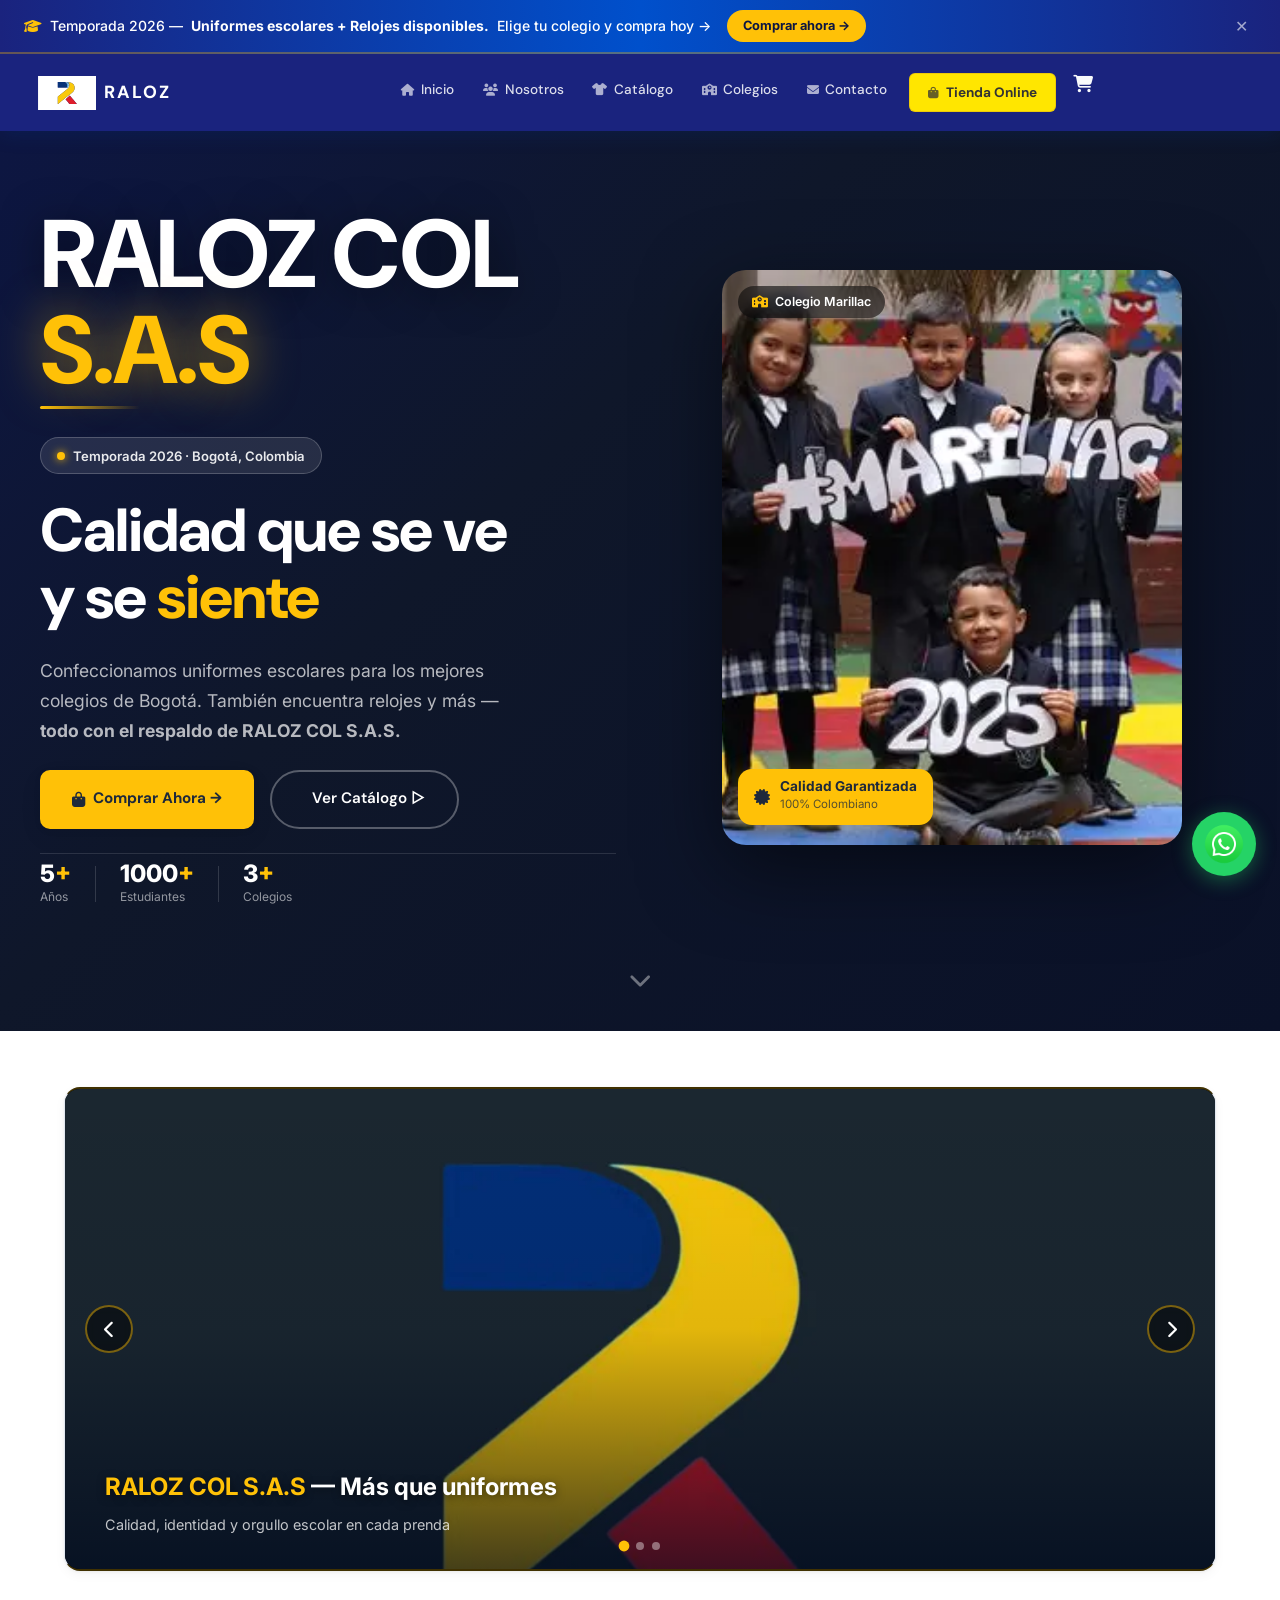
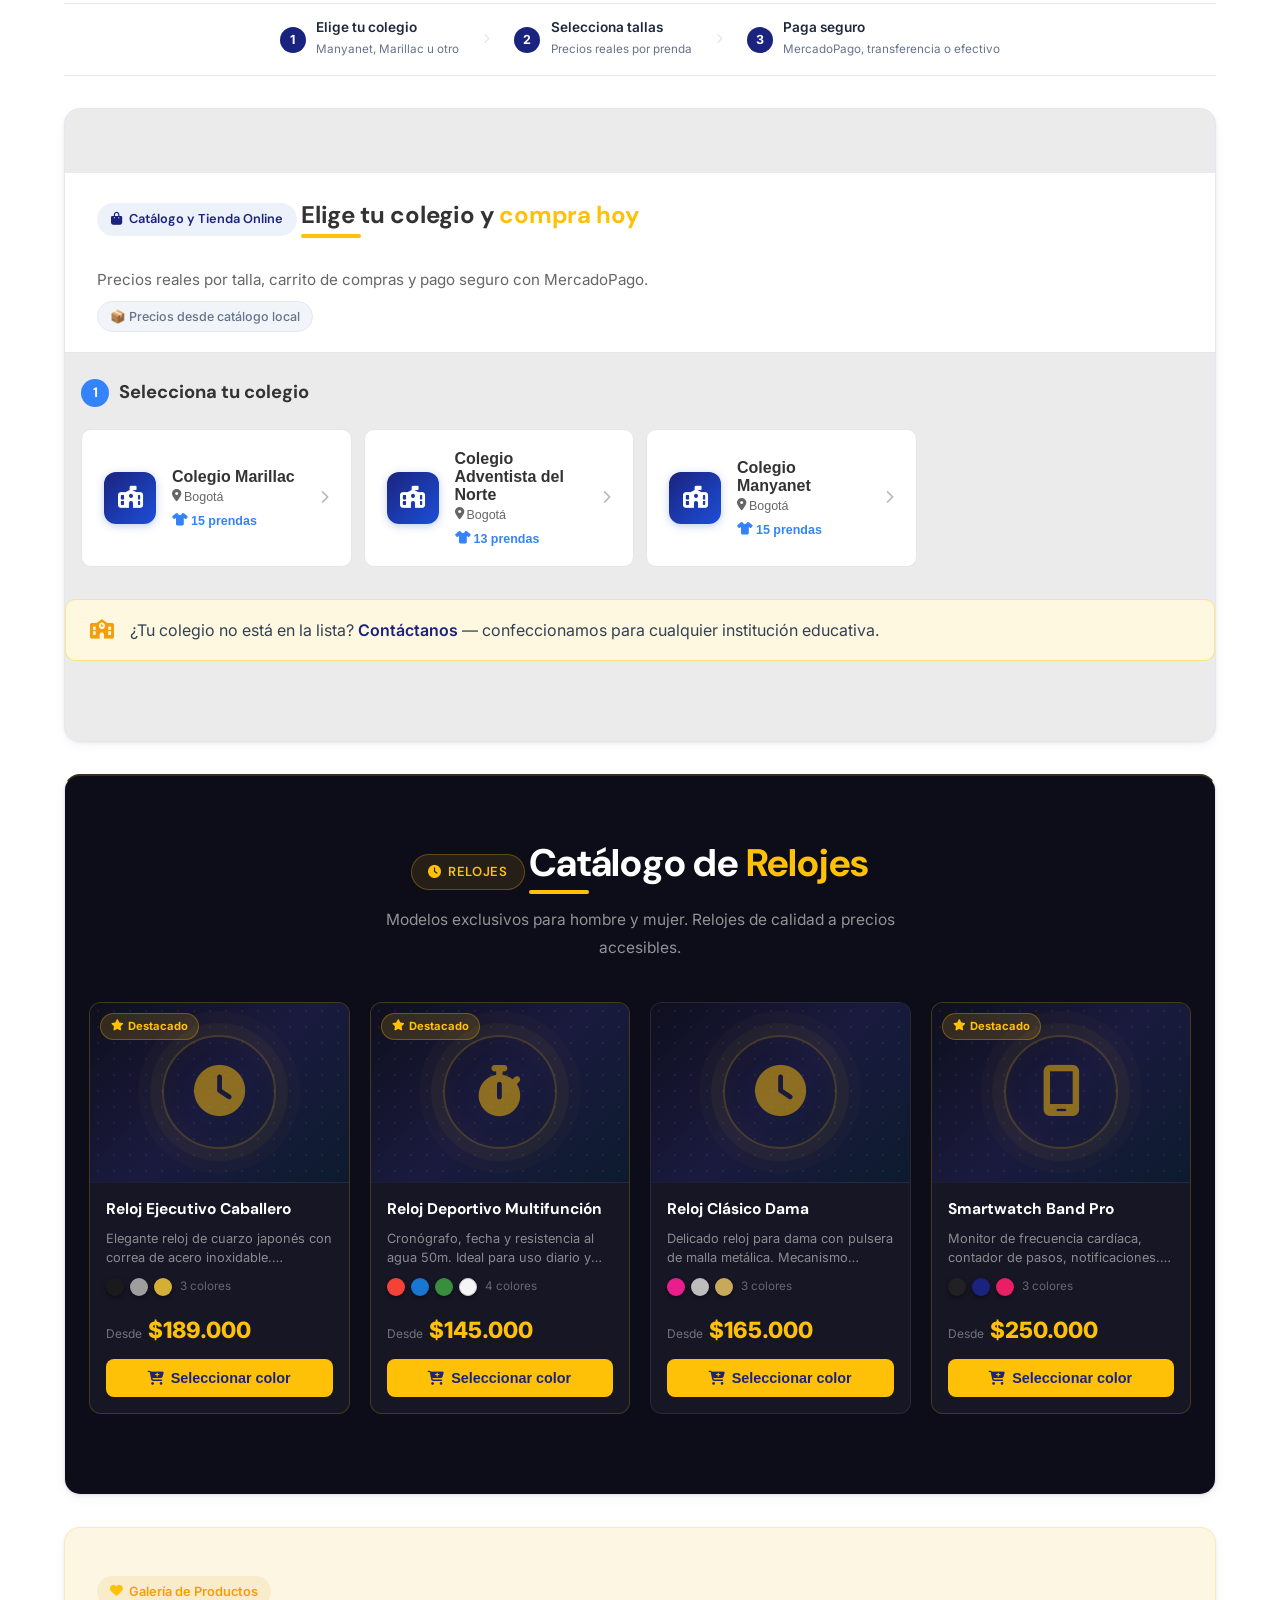
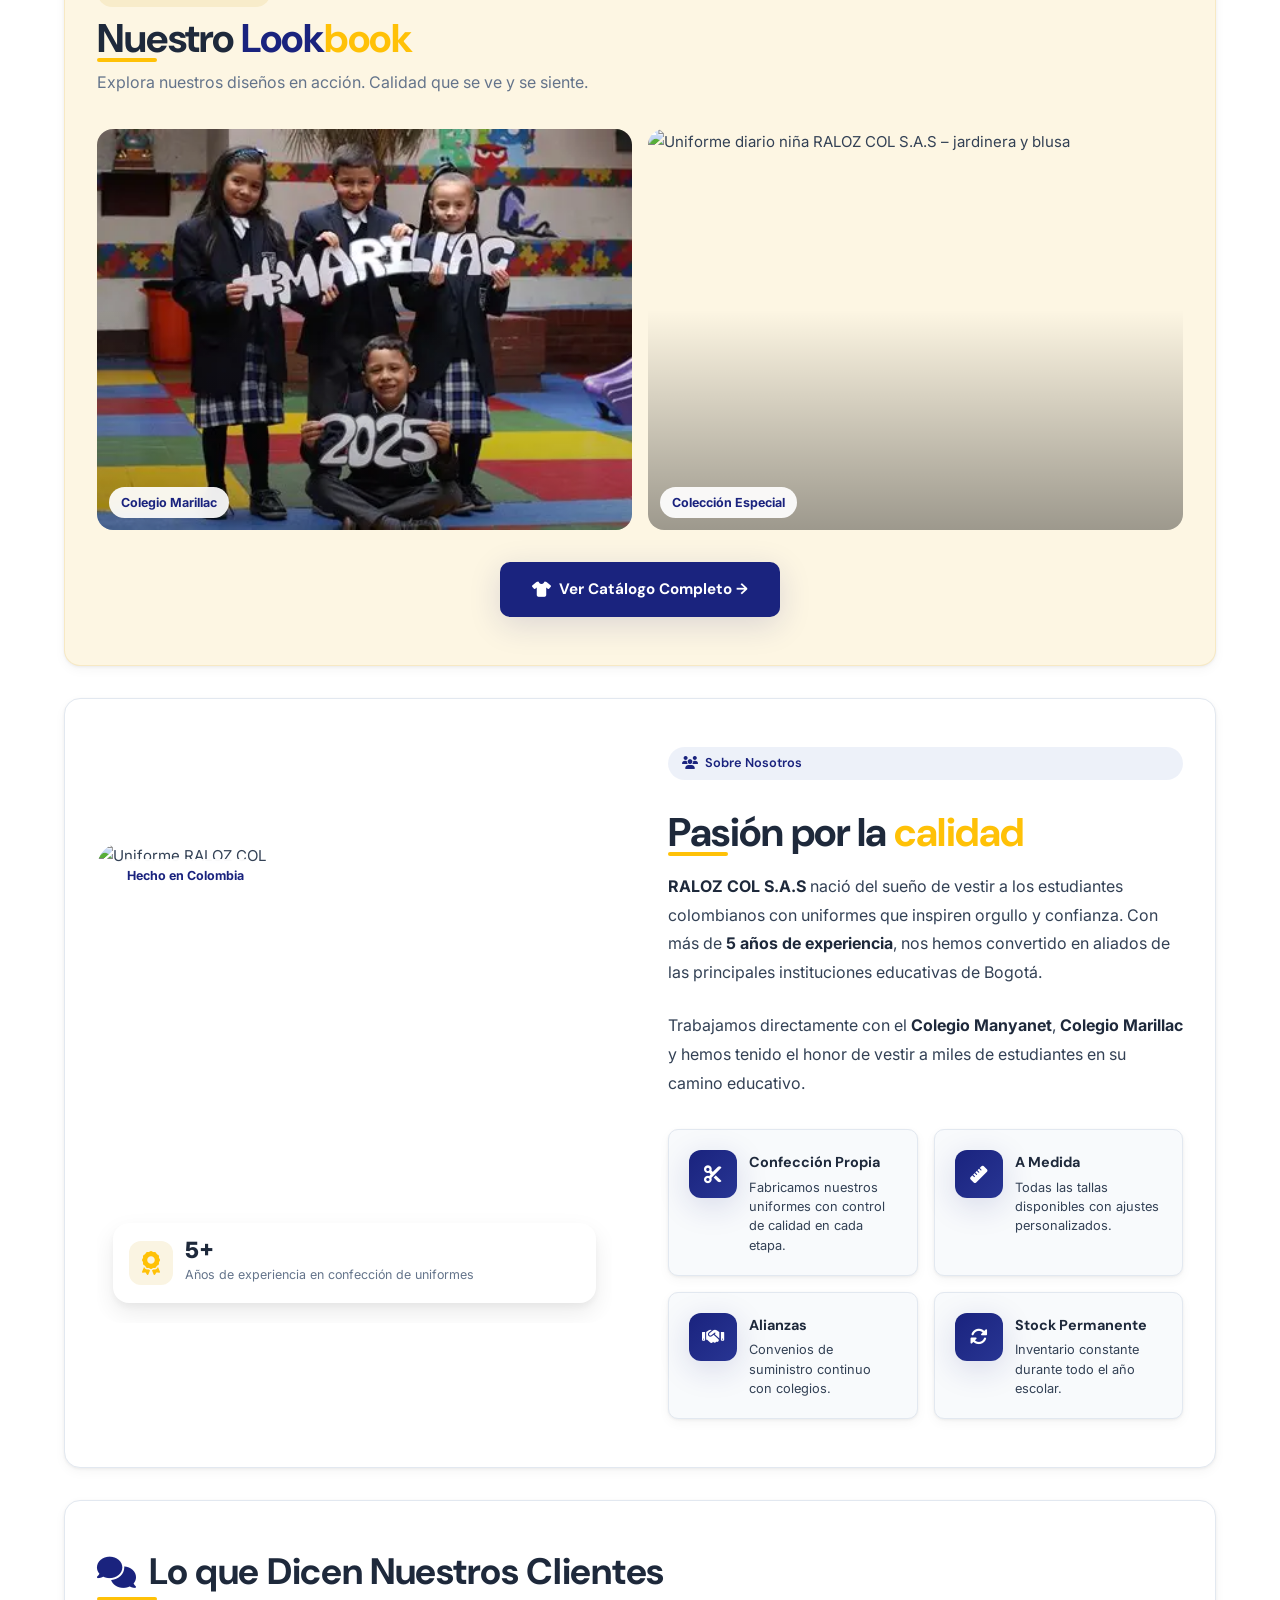
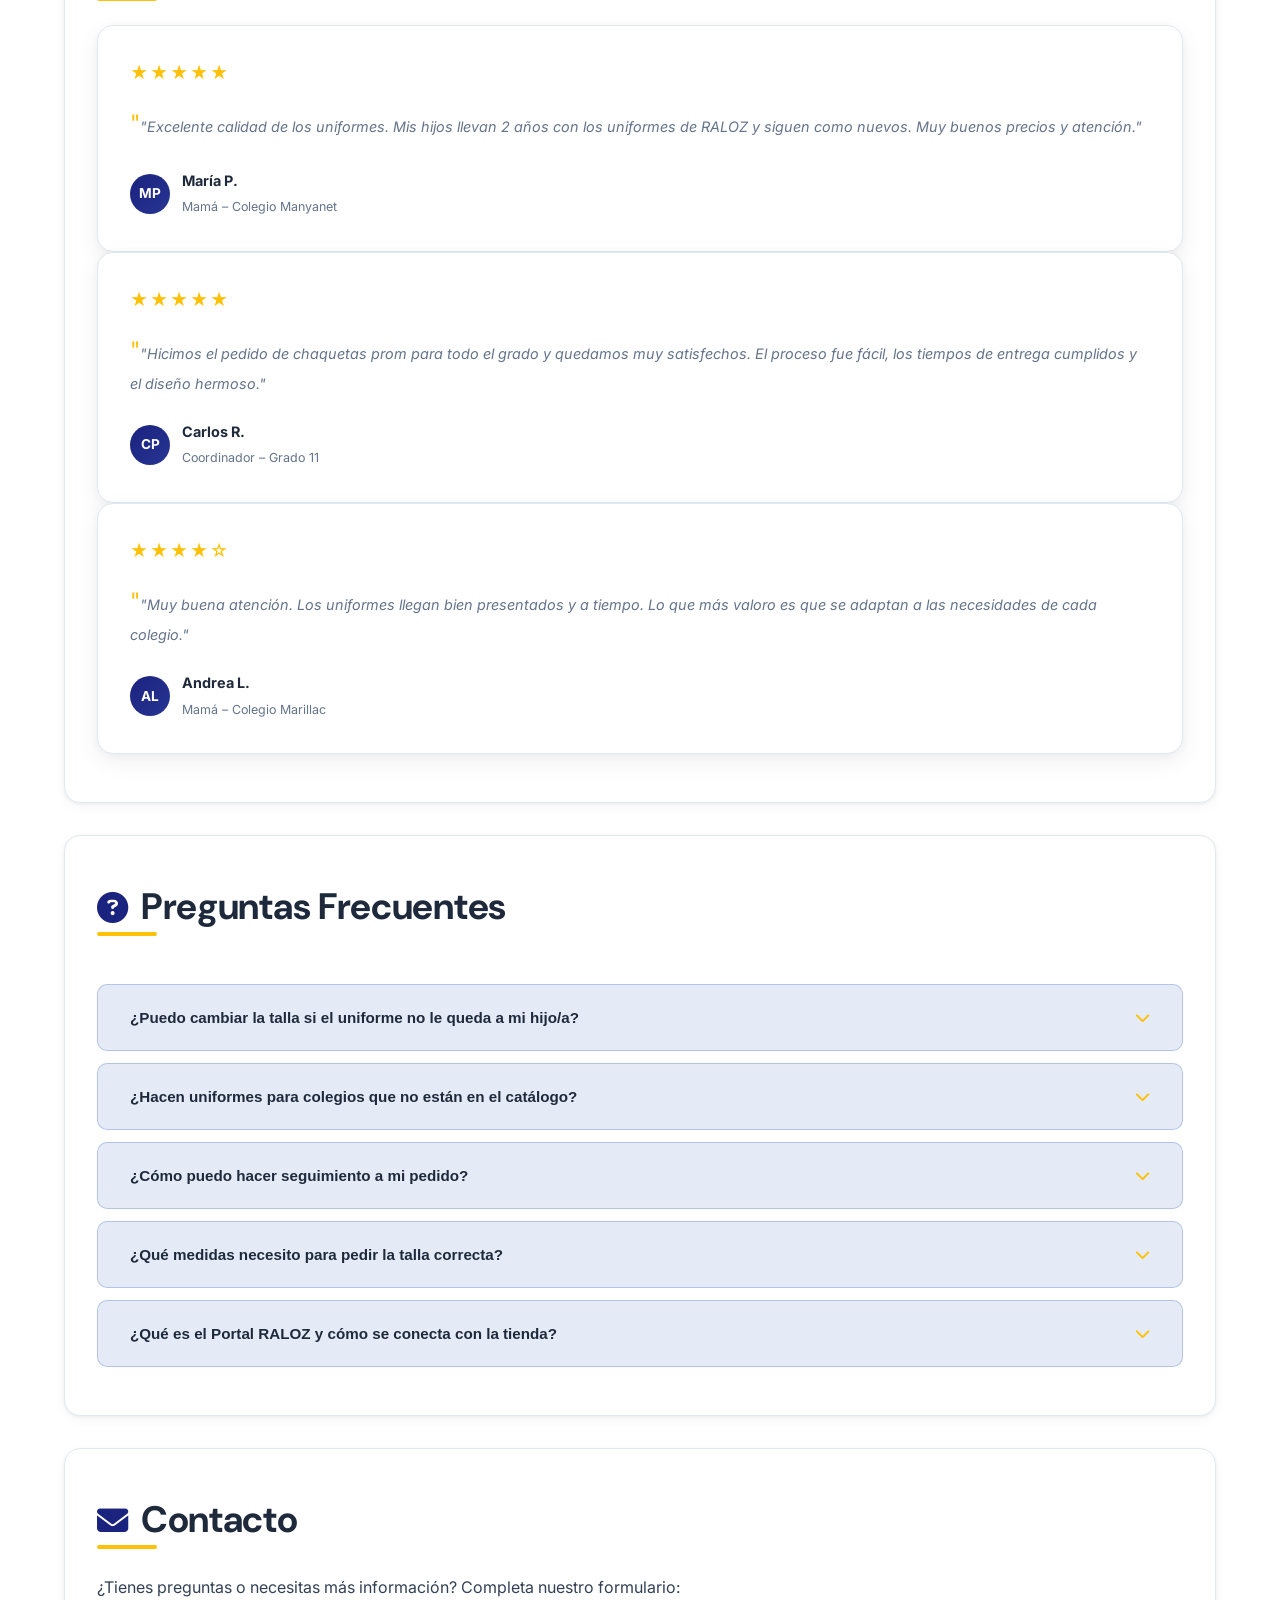
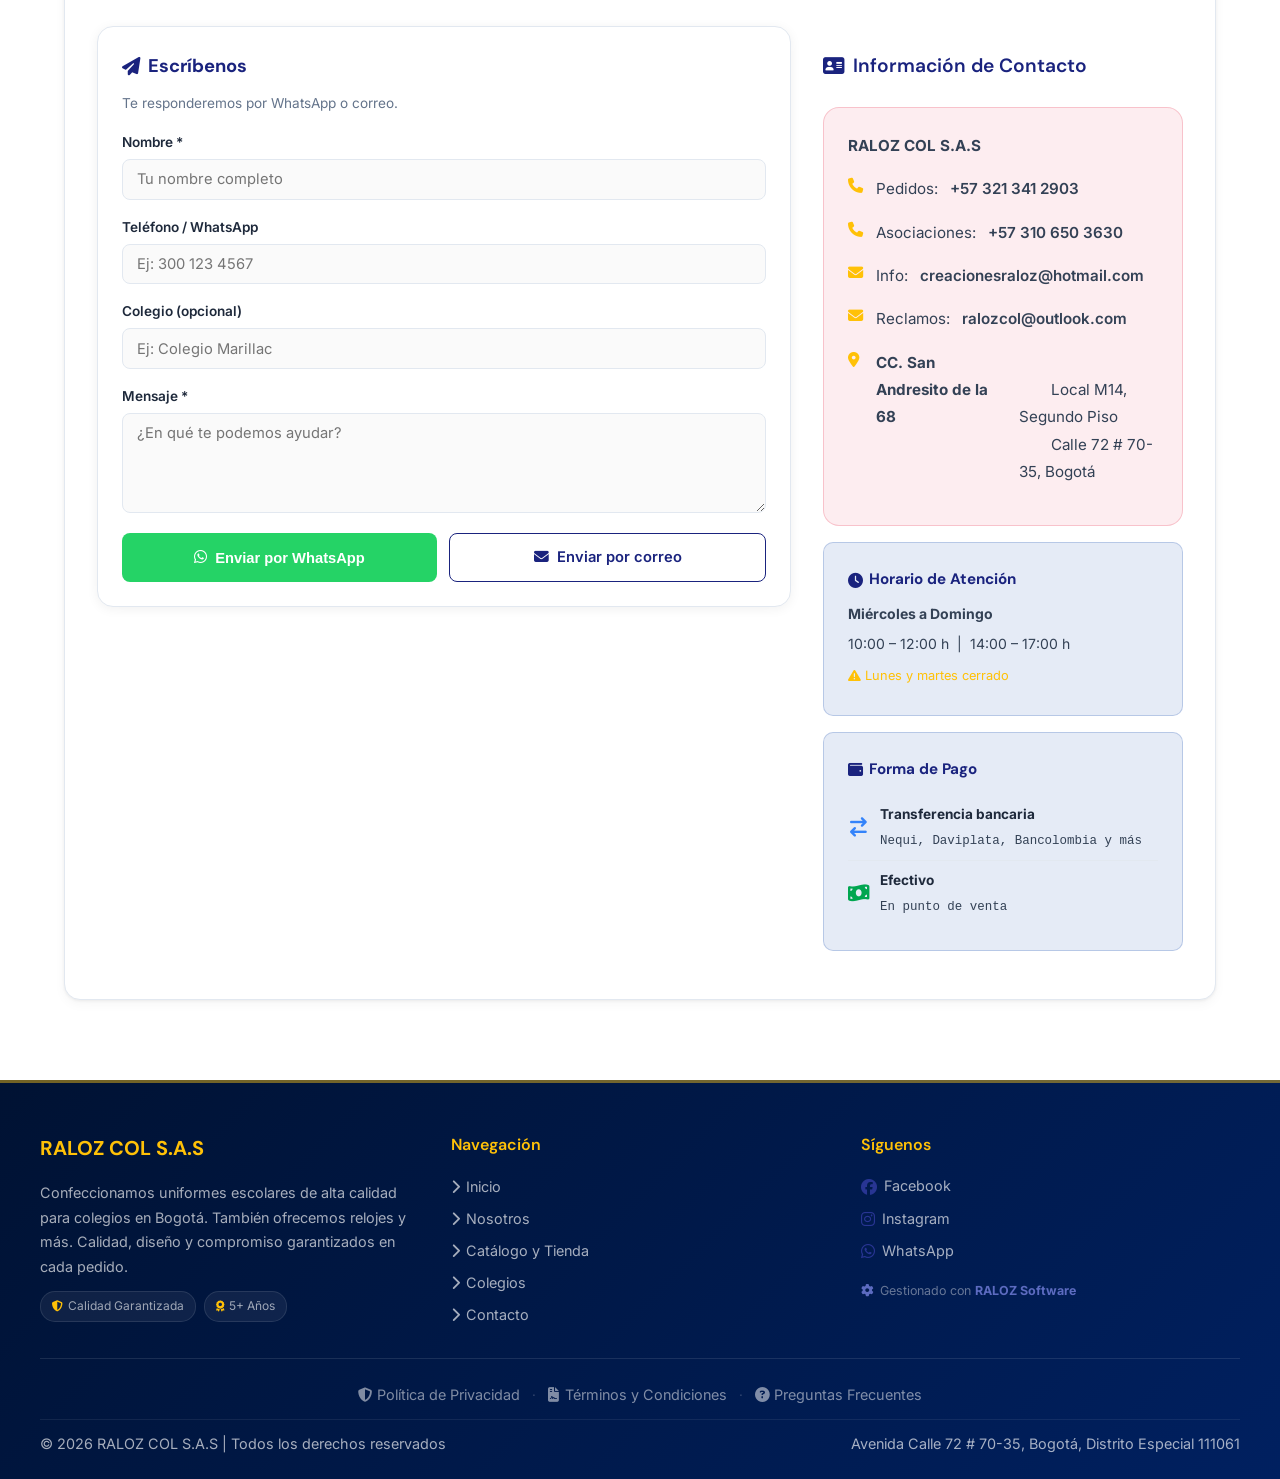
==== index.html @ ae13092e "quitar imagen" ====
<!DOCTYPE html>
<html lang="es">
<head>
    <meta charset="UTF-8">
    <meta name="viewport" content="width=device-width, initial-scale=1.0">
    <meta name="description" content="RALOZ COL S.A.S - Uniformes escolares de calidad en Colombia. Cotiza en línea, catálogo por colegio y pedidos personalizados. Más de 5 años de experiencia.">
    <meta name="keywords" content="uniformes escolares, uniformes Colombia, confección uniformes, RALOZ COL, colegios Bogotá, uniformes Manyanet, uniformes Marillac, chaqueta prom, dotaciones">
    <meta name="author" content="RALOZ COL S.A.S">
    <meta property="og:title" content="RALOZ COL S.A.S - Uniformes Escolares de Calidad">
    <meta property="og:description" content="Confeccionamos uniformes escolares de alta calidad para colegios en Colombia. Cotiza en línea.">
    <meta property="og:image" content="https://ralozcol-web.pages.dev/banner.webp">
    <meta property="og:url" content="https://ralozcol-web.pages.dev">
    <meta name="twitter:card" content="summary_large_image">
    <link rel="icon" href="favicon.ico" type="image/x-icon">
    <link rel="apple-touch-icon" href="apple-touch-icon.png">
    <link rel="preconnect" href="https://fonts.googleapis.com">
    <link rel="preconnect" href="https://fonts.gstatic.com" crossorigin>
    <link href="https://fonts.googleapis.com/css2?family=DM+Sans:ital,opsz,wght@0,9..40,400;0,9..40,500;0,9..40,600;0,9..40,700;0,9..40,800;1,9..40,400&family=Inter:wght@400;500;600;700&display=swap" rel="stylesheet">
    <link rel="stylesheet" href="https://cdnjs.cloudflare.com/ajax/libs/font-awesome/6.5.0/css/all.min.css">
    <title>RALOZ COL S.A.S - Uniformes Escolares de Calidad en Bogotá – Colombia</title>
    <link rel="stylesheet" href="css/base.css?v=20260321m">
    <link rel="stylesheet" href="css/layout.css?v=20260321m">
    <link rel="stylesheet" href="css/components.css?v=20260321m">
    <link rel="stylesheet" href="css/pages.css?v=20260321m">
    <link rel="stylesheet" href="css/responsive.css?v=20260321m">
</head>
<body>

    <!-- Barra de anuncio temporada -->
    <div class="announcement-bar" id="announcementBar">
        <span class="ann-text-long"><i class="fa-solid fa-graduation-cap"></i> Temporada 2026 — <strong>Uniformes escolares + Relojes disponibles.</strong> Elige tu colegio y compra hoy →</span>
        <span class="ann-text-short"><i class="fa-solid fa-graduation-cap"></i> Temporada 2026 🎒</span>
        <a href="#tienda-online" class="ann-cta">Comprar ahora →</a>
        <button class="ann-close" aria-label="Cerrar anuncio" onclick="this.parentElement.style.display='none'">✕</button>
    </div>

    <!-- WhatsApp flotante -->
    <a href="https://wa.me/573213412903?text=Hola,%20estoy%20interesado%20en%20cotizar%20uniformes%20escolares"
       class="whatsapp-float"
       target="_blank"
       rel="noopener"
       aria-label="Contactar por WhatsApp">
        <img src="whatsapp.webp" alt="WhatsApp" width="40" height="40" loading="lazy">
    </a>

    <!-- Navegación -->
    <nav id="main-nav">
        <div class="nav-brand">
            <a href="#inicio" class="nav-logo-link">
                <img src="logo.svg" alt="RALOZ" class="nav-logo-img">
                <span class="nav-logo">RALOZ</span>
            </a>
        </div>
        <button class="nav-toggle" aria-label="Abrir menú de navegación" aria-expanded="false">☰</button>
        <ul>
            <li><a href="#inicio"><i class="fa-solid fa-house"></i> Inicio</a></li>
            <li><a href="#quienes-somos"><i class="fa-solid fa-users"></i> Nosotros</a></li>
            <li><a href="#tienda-online"><i class="fa-solid fa-shirt"></i> Catálogo</a></li>
            <li><a href="#tienda-online"><i class="fa-solid fa-school"></i> Colegios</a></li>
            <li><a href="#contacto"><i class="fa-solid fa-envelope"></i> Contacto</a></li>
            <li>
                <a href="#tienda-online" class="nav-tienda-btn">
                    <i class="fa-solid fa-bag-shopping"></i> Tienda Online
                </a>
            </li>
            <li>
                <button id="navCarritoBtn" class="nav-carrito-btn" aria-label="Ver carrito">
                    <i class="fa-solid fa-cart-shopping"></i>
                    <span id="navCarritoBadge" class="nav-carrito-badge" style="display:none;">0</span>
                </button>
            </li>
        </ul>
    </nav>

    <!-- Hero / Header -->
    <header id="inicio">
        <div class="hero-split">
            <div class="hero-left">
                <div class="hero-brand-name">RALOZ COL <span class="txt-gold">S.A.S</span></div>
                <div class="hero-badge"><span class="hero-badge-dot"></span> Temporada 2026 · Bogotá, Colombia</div>
                <h1>Calidad que se ve<br>y se <span>siente</span></h1>
                <p>Confeccionamos uniformes escolares para los mejores colegios de Bogotá. También encuentra relojes y más — <strong>todo con el respaldo de RALOZ COL S.A.S.</strong></p>
                <div class="hero-actions">
                    <a href="#tienda-online" class="btn-primary">
                        <i class="fa-solid fa-bag-shopping"></i> Comprar Ahora →
                    </a>
                    <a href="#tienda-online" class="btn-secondary">
                        <i class="fa-solid fa-grid-2"></i> Ver Catálogo ▷
                    </a>
                </div>
                <div class="hero-stats-strip">
                    <div class="hero-stat"><strong>5<span>+</span></strong><span>Años</span></div>
                    <div class="hero-stat-div"></div>
                    <div class="hero-stat"><strong>1000<span>+</span></strong><span>Estudiantes</span></div>
                    <div class="hero-stat-div"></div>
                    <div class="hero-stat"><strong>3<span>+</span></strong><span>Colegios</span></div>
                </div>
            </div>
            <div class="hero-right">
                <div class="hero-photo-card">
                    <img src="estudiantes-marillac.png" alt="Estudiantes Colegio Marillac" loading="eager">
                    <div class="hero-photo-label">
                        <i class="fa-solid fa-school"></i> Colegio Marillac
                    </div>
                    <div class="hero-quality-badge">
                        <i class="fa-solid fa-certificate"></i>
                        <div>
                            <strong>Calidad Garantizada</strong>
                            <small>100% Colombiano</small>
                        </div>
                    </div>
                </div>
            </div>
        </div>
        <a href="#tienda-online" class="scroll-indicator" aria-label="Ir al contenido">
            <i class="fa-solid fa-chevron-down"></i>
        </a>
    </header>

    <main>

        <!-- Carousel de imágenes -->
        <section id="carousel-section" aria-label="Galería de imágenes RALOZ">
            <div class="carousel-wrapper">
                <div class="carousel-track" id="carouselTrack">
                    <div class="carousel-slide">
                        <img src="banner.webp" alt="RALOZ COL S.A.S - Uniformes Escolares" loading="eager">
                        <div class="carousel-slide-overlay">
                            <div class="carousel-slide-caption"><span>RALOZ COL S.A.S</span> — Más que uniformes</div>
                            <div class="carousel-slide-sub">Calidad, identidad y orgullo escolar en cada prenda</div>
                        </div>
                    </div>
                    <div class="carousel-slide">
                        <img src="estudiantes-marillac.png" alt="Estudiantes Colegio Marillac con uniformes RALOZ" loading="lazy">
                        <div class="carousel-slide-overlay">
                            <div class="carousel-slide-caption">Colegio <span>Marillac</span></div>
                            <div class="carousel-slide-sub">Uniformes que reflejan la identidad de tu institución</div>
                        </div>
                    </div>
                    <div class="carousel-slide">
                        <img src="uniforme-nina.png" alt="Uniforme niña RALOZ COL S.A.S" loading="lazy">
                        <div class="carousel-slide-overlay">
                            <div class="carousel-slide-caption">Diseños para <span>todos</span></div>
                            <div class="carousel-slide-sub">Tallas desde la 4 hasta XL — pídela en nuestra tienda online</div>
                        </div>
                    </div>
                </div>
                <button class="carousel-btn carousel-prev" aria-label="Imagen anterior" onclick="carouselMove(-1)">
                    <i class="fa-solid fa-chevron-left"></i>
                </button>
                <button class="carousel-btn carousel-next" aria-label="Siguiente imagen" onclick="carouselMove(1)">
                    <i class="fa-solid fa-chevron-right"></i>
                </button>
                <div class="carousel-dots" id="carouselDots"></div>
            </div>
        </section>

        <!-- Cómo Pedir Strip -->
        <div class="como-pedir-strip" aria-label="Pasos para pedir">
            <div class="cp-step">
                <span class="cp-num">1</span>
                <div class="cp-text">
                    <strong>Elige tu colegio</strong>
                    <span>Manyanet, Marillac u otro</span>
                </div>
            </div>
            <i class="fa-solid fa-chevron-right cp-arrow" aria-hidden="true"></i>
            <div class="cp-step">
                <span class="cp-num">2</span>
                <div class="cp-text">
                    <strong>Selecciona tallas</strong>
                    <span>Precios reales por prenda</span>
                </div>
            </div>
            <i class="fa-solid fa-chevron-right cp-arrow" aria-hidden="true"></i>
            <div class="cp-step">
                <span class="cp-num">3</span>
                <div class="cp-text">
                    <strong>Paga seguro</strong>
                    <span>MercadoPago, transferencia o efectivo</span>
                </div>
            </div>
        </div>

        <!-- Categorías -->
        <!-- ════════════════════════════════════════════════════ -->
        <!-- TIENDA ONLINE                                       -->
        <!-- ════════════════════════════════════════════════════ -->
        <section id="tienda-online" class="tienda-section">
            <div class="section-header">
                <span class="section-label"><i class="fa-solid fa-bag-shopping"></i> Catálogo y Tienda Online</span>
                <h2>Elige tu colegio y <span class="txt-gold">compra hoy</span></h2>
                <p class="section-subtitle">Precios reales por talla, carrito de compras y pago seguro con MercadoPago.</p>
                <span id="tiendaApiInd" class="tienda-api-ind" style="opacity:1;"></span>
            </div>

            <!-- Cargando (muy breve, solo mientras renderiza el DOM) -->
            <div id="tiendaLoading" class="tienda-loading">
                <div class="tienda-spinner"></div>
                <p>Preparando tienda...</p>
            </div>

            <!-- Contenido de la tienda -->
            <div id="tiendaContenido" style="display:none;">

                <!-- Paso 1: Seleccionar colegio -->
                <div id="tiendaPaso1" class="tienda-paso">
                    <h3 class="tienda-paso-titulo"><span class="tienda-step-num">1</span> Selecciona tu colegio</h3>
                    <div id="tiendaColegiosGrid" class="tienda-colegios-grid"></div>
                </div>

                <!-- Paso 2: Catálogo -->
                <div id="tiendaPaso2" class="tienda-paso" style="display:none;">
                    <div class="tienda-paso2-header">
                        <button id="tiendaVolverColegios" class="btn-volver">
                            <i class="fa-solid fa-arrow-left"></i> Cambiar colegio
                        </button>
                        <h3 class="tienda-paso-titulo"><span class="tienda-step-num">2</span> Elige tus uniformes — <span id="tiendaColegioNombre"></span></h3>
                    </div>

                    <!-- Filtros por tipo -->
                    <div id="tiendaTipoFiltros" class="tienda-tipo-filtros"></div>

                    <!-- Grid de productos -->
                    <div id="tiendaProductosGrid" class="tienda-productos-grid"></div>
                </div>

            </div>

            <!-- Banner CTA inferior -->
            <div class="tienda-cta-banner">
                <i class="fa-solid fa-school"></i>
                <p>¿Tu colegio no está en la lista? <a href="#contacto">Contáctanos</a> — confeccionamos para cualquier institución educativa.</p>
            </div>
        </section>

        <!-- ════ CARRITO FLOTANTE ════ -->
        <div id="carritoFloat" class="carrito-float" style="display:none;">
            <button id="carritoBtn" class="carrito-btn" aria-label="Ver carrito">
                <i class="fa-solid fa-cart-shopping"></i>
                <span id="carritoBadge" class="carrito-badge">0</span>
            </button>
        </div>

        <!-- ════ PANEL DEL CARRITO ════ -->
        <div id="carritoPanel" class="carrito-panel" role="dialog" aria-modal="true" aria-label="Carrito de compras" style="display:none;">
            <div class="carrito-panel-header">
                <h3><i class="fa-solid fa-cart-shopping"></i> Tu Carrito</h3>
                <button id="carritoCerrar" class="carrito-cerrar" aria-label="Cerrar carrito">&times;</button>
            </div>
            <div id="carritoItems" class="carrito-items"></div>
            <div class="carrito-panel-footer" id="carritoPanelFooter" style="display:none;">
                <div class="carrito-total-row">
                    <span>Total:</span>
                    <strong id="carritoTotal" class="carrito-total-num">$0</strong>
                </div>
                <button id="carritoCheckout" class="btn-checkout">
                    <i class="fa-solid fa-credit-card"></i> Proceder al pago
                </button>
            </div>
        </div>

        <!-- ════ MODAL DE CHECKOUT ════ -->
        <div id="checkoutModal" class="checkout-modal" role="dialog" aria-modal="true" style="display:none;">
            <div class="checkout-modal-inner">
                <button id="checkoutCerrar" class="checkout-cerrar" aria-label="Cerrar">&times;</button>
                <h2><i class="fa-solid fa-shield-halved"></i> Pago Seguro</h2>

                <!-- Resumen del pedido -->
                <div class="checkout-resumen">
                    <h4>Resumen del pedido</h4>
                    <div id="checkoutResumenItems"></div>
                    <!-- Selector de abono (se activa solo si hay items de fabricación) -->
                    <div id="checkoutAbonoWrap" style="display:none;"></div>
                    <div class="checkout-total-row">
                        <span>Total a pagar:</span>
                        <strong id="checkoutTotalDisplay"></strong>
                    </div>
                </div>

                <!-- Formulario datos del cliente -->
                <form id="checkoutForm" class="checkout-form" novalidate>
                    <h4>Tus datos</h4>
                    <div class="checkout-campos">
                        <div class="checkout-campo">
                            <label for="ck-nombre">Nombre completo *</label>
                            <input type="text" id="ck-nombre" placeholder="Tu nombre" required>
                        </div>
                        <div class="checkout-campo">
                            <label for="ck-email">Correo electrónico *</label>
                            <input type="email" id="ck-email" placeholder="correo@ejemplo.com" required>
                        </div>
                        <div class="checkout-campo">
                            <label for="ck-telefono">Teléfono *</label>
                            <input type="tel" id="ck-telefono" placeholder="+57 300 000 0000" required>
                        </div>
                        <div class="checkout-campo">
                            <label for="ck-documento">Cédula / NIT (opcional)</label>
                            <input type="text" id="ck-documento" placeholder="123456789">
                        </div>
                    </div>

                    <div class="checkout-pagos-info">
                        <p><i class="fa-solid fa-lock"></i> Serás redirigido a <strong>MercadoPago</strong> para pagar de forma segura con tarjeta, PSE, Nequi, Daviplata o efectivo.</p>
                    </div>

                    <button type="submit" id="checkoutPagarBtn" class="btn-pagar">
                        <i class="fa-solid fa-lock"></i> Ir a pagar con MercadoPago
                    </button>
                    <p id="checkoutError" class="checkout-error-msg" style="display:none;"></p>
                </form>
            </div>
        </div>
        <div id="checkoutOverlay" class="checkout-overlay" style="display:none;"></div>

        <!-- Modal de selección de talla -->
        <div id="tallaModal" class="talla-modal" role="dialog" aria-modal="true" style="display:none;">
            <div class="talla-modal-inner">
                <button id="tallaCerrar" class="talla-cerrar" aria-label="Cerrar">&times;</button>
                <h3 id="tallaNombreProducto"></h3>
                <p class="talla-instruccion">Selecciona la talla y cantidad:</p>
                <div id="tallaOpciones" class="talla-opciones"></div>
            </div>
        </div>
        <div id="tallaOverlay" class="talla-overlay" style="display:none;"></div>

        <!-- ════════════════════════════════════════════════════ -->
        <!-- TIENDA RELOJES                                      -->
        <!-- ════════════════════════════════════════════════════ -->
        <section id="tienda-relojes" class="tienda-relojes-section">
            <div class="tienda-relojes-header">
                <span class="section-label"><i class="fa-solid fa-clock"></i> Relojes</span>
                <h2>Catálogo de <span class="txt-gold">Relojes</span></h2>
                <p>Modelos exclusivos para hombre y mujer. Relojes de calidad a precios accesibles.</p>
            </div>
            <div id="relojesGrid" class="relojes-grid"></div>
        </section>

        <!-- Modal de color / modelo reloj -->
        <div id="colorModal" class="color-modal" role="dialog" aria-modal="true" aria-label="Seleccionar color de reloj" style="display:none;">
            <div class="color-modal-inner">
                <button id="colorCerrar" class="color-cerrar" aria-label="Cerrar">&times;</button>
                <div class="color-modal-img-box">
                    <i id="colorModalIcon" class="fa-solid fa-clock"></i>
                </div>
                <h3 id="colorNombreProducto"></h3>
                <p id="colorDescripcion"></p>
                <p class="color-instruccion">Selecciona el color:</p>
                <div id="colorOpciones" class="color-opciones"></div>
                <div id="colorDetalle" style="display:none;">
                    <div class="color-precio-row">
                        <span>Precio:</span>
                        <strong id="colorPrecioDisplay"></strong>
                    </div>
                    <div class="color-cantidad-row">
                        <span>Cantidad:</span>
                        <div class="color-cantidad">
                            <button id="colorMenos">−</button>
                            <span id="colorCantVal">1</span>
                            <button id="colorMas">+</button>
                        </div>
                    </div>
                </div>
                <button id="btnColorAdd" class="btn-color-add" style="display:none;">
                    <i class="fa-solid fa-cart-plus"></i> Agregar al carrito
                </button>
            </div>
        </div>
        <div id="colorOverlay" class="color-overlay" style="display:none;"></div>

        <!-- Lookbook / Galería Visual -->
        <section id="lookbook">
            <div class="lookbook-header">
                <div class="lookbook-header-left">
                    <span class="lookbook-label"><i class="fa-solid fa-heart"></i> Galería de Productos</span>
                    <h2>Nuestro <span class="txt-blue">Look</span><span class="txt-gold">book</span></h2>
                    <p class="section-subtitle">Explora nuestros diseños en acción. Calidad que se ve y se siente.</p>
                </div>
            </div>

            <!-- Grid de imágenes -->
            <div class="galeria-grid">
                <div class="galeria-item" onclick="galeriaAbrir(0)">
                    <img src="estudiantes-marillac.png" alt="Estudiantes del Colegio Marillac con uniformes RALOZ COL S.A.S" loading="lazy">
                    <span class="galeria-tag">Colegio Marillac</span>
                </div>
                <div class="galeria-item" onclick="galeriaAbrir(1)">
                    <img src="uniforme-nina.png" alt="Uniforme diario niña RALOZ COL S.A.S – jardinera y blusa" loading="lazy">
                    <span class="galeria-tag">Colección Especial</span>
                </div>
            </div>

            <!-- Lightbox -->
            <div class="galeria-lightbox" id="galeriaLightbox" onclick="galeriaCerrar()">
                <button class="galeria-lb-prev" onclick="event.stopPropagation(); galeriaNav(-1)" aria-label="Anterior">
                    <i class="fa-solid fa-chevron-left"></i>
                </button>
                <img id="galeriaLbImg" src="" alt="">
                <button class="galeria-lb-next" onclick="event.stopPropagation(); galeriaNav(1)" aria-label="Siguiente">
                    <i class="fa-solid fa-chevron-right"></i>
                </button>
                <button class="galeria-lb-cerrar" onclick="galeriaCerrar()" aria-label="Cerrar">
                    <i class="fa-solid fa-xmark"></i>
                </button>
            </div>

            <div class="lookbook-cta">
                <a href="#tienda-online" class="btn-primary"><i class="fa-solid fa-shirt"></i> Ver Catálogo Completo →</a>
            </div>
        </section>

        <!-- ¿Quiénes Somos? -->
        <section id="quienes-somos">
            <div class="quienes-split">
                <div class="quienes-photo-side">
                    <img src="uniforme-nina.png" alt="Uniforme RALOZ COL" loading="lazy">
                    <span class="quienes-made-badge">Hecho en Colombia</span>
                    <div class="quienes-years-badge">
                        <i class="fa-solid fa-award"></i>
                        <div>
                            <strong>5+</strong>
                            <span>Años de experiencia en confección de uniformes</span>
                        </div>
                    </div>
                </div>
                <div class="quienes-content-side">
                    <span class="section-label"><i class="fa-solid fa-users"></i> Sobre Nosotros</span>
                    <h2>Pasión por la <span class="txt-gold">calidad</span></h2>
                    <p><strong>RALOZ COL S.A.S</strong> nació del sueño de vestir a los estudiantes colombianos con uniformes que inspiren orgullo y confianza. Con más de <strong class="txt-blue">5 años de experiencia</strong>, nos hemos convertido en aliados de las principales instituciones educativas de Bogotá.</p>
                    <p>Trabajamos directamente con el <strong>Colegio Manyanet</strong>, <strong>Colegio Marillac</strong> y hemos tenido el honor de vestir a miles de estudiantes en su camino educativo.</p>
                    <div class="quienes-feature-grid">
                        <div class="quienes-feature">
                            <div class="feature-icon-box"><i class="fa-solid fa-scissors"></i></div>
                            <div>
                                <h4>Confección Propia</h4>
                                <p>Fabricamos nuestros uniformes con control de calidad en cada etapa.</p>
                            </div>
                        </div>
                        <div class="quienes-feature">
                            <div class="feature-icon-box"><i class="fa-solid fa-ruler"></i></div>
                            <div>
                                <h4>A Medida</h4>
                                <p>Todas las tallas disponibles con ajustes personalizados.</p>
                            </div>
                        </div>
                        <div class="quienes-feature">
                            <div class="feature-icon-box"><i class="fa-solid fa-handshake"></i></div>
                            <div>
                                <h4>Alianzas</h4>
                                <p>Convenios de suministro continuo con colegios.</p>
                            </div>
                        </div>
                        <div class="quienes-feature">
                            <div class="feature-icon-box"><i class="fa-solid fa-rotate"></i></div>
                            <div>
                                <h4>Stock Permanente</h4>
                                <p>Inventario constante durante todo el año escolar.</p>
                            </div>
                        </div>
                    </div>
                </div>
            </div>
        </section>

        <!-- Testimonios -->
        <section id="testimonios">
            <h2><i class="fa-solid fa-comments"></i> Lo que Dicen Nuestros Clientes</h2>
            <div class="testimonios-carousel">
            <div class="testimonios-grid">
                <div class="testimonio-card">
                    <div class="test-stars">★★★★★</div>
                    <p>"Excelente calidad de los uniformes. Mis hijos llevan 2 años con los uniformes de RALOZ y siguen como nuevos. Muy buenos precios y atención."</p>
                    <div class="test-autor">
                        <div class="test-avatar">MP</div>
                        <div>
                            <strong>María P.</strong>
                            <span>Mamá – Colegio Manyanet</span>
                        </div>
                    </div>
                </div>
                <div class="testimonio-card">
                    <div class="test-stars">★★★★★</div>
                    <p>"Hicimos el pedido de chaquetas prom para todo el grado y quedamos muy satisfechos. El proceso fue fácil, los tiempos de entrega cumplidos y el diseño hermoso."</p>
                    <div class="test-autor">
                        <div class="test-avatar">CP</div>
                        <div>
                            <strong>Carlos R.</strong>
                            <span>Coordinador – Grado 11</span>
                        </div>
                    </div>
                </div>
                <div class="testimonio-card">
                    <div class="test-stars">★★★★☆</div>
                    <p>"Muy buena atención. Los uniformes llegan bien presentados y a tiempo. Lo que más valoro es que se adaptan a las necesidades de cada colegio."</p>
                    <div class="test-autor">
                        <div class="test-avatar">AL</div>
                        <div>
                            <strong>Andrea L.</strong>
                            <span>Mamá – Colegio Marillac</span>
                        </div>
                    </div>
                </div>
            </div>
            <div class="testimonios-dots" aria-hidden="true">
                <span class="test-dot active"></span>
                <span class="test-dot"></span>
                <span class="test-dot"></span>
            </div>
            </div>
        </section>

        <!-- FAQ -->
        <section id="faq">
            <h2><i class="fa-solid fa-circle-question"></i> Preguntas Frecuentes</h2>
            <div class="faq-list">
                <div class="faq-item">
                    <button class="faq-question" aria-expanded="false">
                        ¿Puedo cambiar la talla si el uniforme no le queda a mi hijo/a?
                        <i class="fa-solid fa-chevron-down faq-icon"></i>
                    </button>
                    <div class="faq-answer">
                        <p>Sí, aceptamos cambios de talla dentro de los 15 días siguientes a la compra, siempre que la prenda esté en perfecto estado, sin uso y con su etiqueta original. El cambio no tiene costo adicional si hay disponibilidad en la talla requerida.</p>
                    </div>
                </div>
                <div class="faq-item">
                    <button class="faq-question" aria-expanded="false">
                        ¿Hacen uniformes para colegios que no están en el catálogo?
                        <i class="fa-solid fa-chevron-down faq-icon"></i>
                    </button>
                    <div class="faq-answer">
                        <p>¡Sí! Trabajamos con cualquier institución educativa o empresa. Puedes enviarnos los colores, diseño e insignias del colegio y nosotros confeccionamos los uniformes a medida. Contáctanos para una cotización personalizada.</p>
                    </div>
                </div>
                <div class="faq-item">
                    <button class="faq-question" aria-expanded="false">
                        ¿Cómo puedo hacer seguimiento a mi pedido?
                        <i class="fa-solid fa-chevron-down faq-icon"></i>
                    </button>
                    <div class="faq-answer">
                        <p>Una vez confirmado tu pedido, te enviamos un número de referencia. Puedes consultar el estado de tu pedido contactándonos por WhatsApp al <a href="tel:+573213412903">+57 321 341 2903</a> con tu número de referencia. Próximamente estará disponible el seguimiento en línea conectado con nuestro sistema RALOZ.</p>
                    </div>
                </div>
                <div class="faq-item">
                    <button class="faq-question" aria-expanded="false">
                        ¿Qué medidas necesito para pedir la talla correcta?
                        <i class="fa-solid fa-chevron-down faq-icon"></i>
                    </button>
                    <div class="faq-answer">
                        <p>Nuestras tallas están organizadas por grupos de edad y medidas corporales. Puedes consultar la guía de tallas en nuestra tabla:</p>
                        <table class="tallas-table">
                            <tr><th>Grupo</th><th>Edad Referencia</th><th>Talla Ropa</th></tr>
                            <tr><td>6-8</td><td>6-8 años</td><td>XS</td></tr>
                            <tr><td>10-12</td><td>10-12 años</td><td>S</td></tr>
                            <tr><td>14-16</td><td>14-16 años</td><td>M</td></tr>
                            <tr><td>S-M</td><td>Adulto pequeño</td><td>S-M</td></tr>
                            <tr><td>L-XL</td><td>Adulto grande</td><td>L-XL</td></tr>
                        </table>
                        <p>Si tienes dudas, escríbenos y te asesoramos.</p>
                    </div>
                </div>
                <div class="faq-item">
                    <button class="faq-question" aria-expanded="false">
                        ¿Qué es el Portal RALOZ y cómo se conecta con la tienda?
                        <i class="fa-solid fa-chevron-down faq-icon"></i>
                    </button>
                    <div class="faq-answer">
                        <p>RALOZ es nuestro sistema de gestión interno que controla el inventario, ventas, facturación y reportes de uniformes. Estamos integrando este sistema con la tienda web para que puedas ver disponibilidad de tallas en tiempo real, recibir confirmaciones automáticas de pedido y consultar el estado de tu compra en línea. Esta integración estará disponible próximamente.</p>
                    </div>
                </div>
            </div>
        </section>

        <!-- Contacto -->
        <section id="contacto">
            <h2><i class="fa-solid fa-envelope"></i> Contacto</h2>
            <p>¿Tienes preguntas o necesitas más información? Completa nuestro formulario:</p>
            <div class="contact-grid">
                <div class="form-wrapper">
                    <form id="contactoForm" class="native-contact-form" novalidate>
                        <h3 class="ncf-title"><i class="fa-solid fa-paper-plane"></i> Escríbenos</h3>
                        <p class="ncf-subtitle">Te responderemos por WhatsApp o correo.</p>
                        <div class="ncf-field">
                            <label for="ncf-nombre">Nombre *</label>
                            <input type="text" id="ncf-nombre" name="nombre" placeholder="Tu nombre completo" autocomplete="name">
                        </div>
                        <div class="ncf-field">
                            <label for="ncf-tel">Teléfono / WhatsApp</label>
                            <input type="tel" id="ncf-tel" name="telefono" placeholder="Ej: 300 123 4567" autocomplete="tel">
                        </div>
                        <div class="ncf-field">
                            <label for="ncf-colegio">Colegio (opcional)</label>
                            <input type="text" id="ncf-colegio" name="colegio" placeholder="Ej: Colegio Marillac">
                        </div>
                        <div class="ncf-field">
                            <label for="ncf-msg">Mensaje *</label>
                            <textarea id="ncf-msg" name="mensaje" rows="4" placeholder="¿En qué te podemos ayudar?"></textarea>
                        </div>
                        <div class="ncf-actions">
                            <button type="button" id="btnEnviarWA" class="btn-ncf-wa">
                                <i class="fa-brands fa-whatsapp"></i> Enviar por WhatsApp
                            </button>
                            <a href="mailto:creacionesraloz@hotmail.com" class="btn-ncf-email">
                                <i class="fa-solid fa-envelope"></i> Enviar por correo
                            </a>
                        </div>
                    </form>
                </div>
                <div class="contact-info">
                    <h3><i class="fa-solid fa-address-card"></i> Información de Contacto</h3>
                    <address>
                        <p><strong>RALOZ COL S.A.S</strong></p>
                        <p><i class="fa-solid fa-phone"></i> Pedidos: <a href="tel:+573213412903">+57 321 341 2903</a></p>
                        <p><i class="fa-solid fa-phone"></i> Asociaciones: <a href="tel:+573106503630">+57 310 650 3630</a></p>
                        <p><i class="fa-solid fa-envelope"></i> Info: <a href="mailto:creacionesraloz@hotmail.com">creacionesraloz@hotmail.com</a></p>
                        <p><i class="fa-solid fa-envelope"></i> Reclamos: <a href="mailto:ralozcol@outlook.com">ralozcol@outlook.com</a></p>
                        <p><i class="fa-solid fa-location-dot"></i> <strong>CC. San Andresito de la 68</strong><br>
                           &nbsp;&nbsp;&nbsp;&nbsp;&nbsp;&nbsp;&nbsp;&nbsp;Local M14, Segundo Piso<br>
                           &nbsp;&nbsp;&nbsp;&nbsp;&nbsp;&nbsp;&nbsp;&nbsp;Calle 72 # 70-35, Bogotá</p>
                    </address>
                    <div class="horario-card">
                        <h4><i class="fa-solid fa-clock"></i> Horario de Atención</h4>
                        <p><strong>Miércoles a Domingo</strong></p>
                        <p>10:00 – 12:00 h &nbsp;|&nbsp; 14:00 – 17:00 h</p>
                        <p style="color:var(--yellow);font-size:0.8rem;margin-top:0.5rem;">
                            <i class="fa-solid fa-triangle-exclamation"></i> Lunes y martes cerrado
                        </p>
                    </div>
                    <div class="pagos-card">
                        <h4><i class="fa-solid fa-wallet"></i> Forma de Pago</h4>
                        <div class="pago-item">
                            <i class="fa-solid fa-arrow-right-arrow-left" style="color:#3483fa;"></i>
                            <div>
                                <strong>Transferencia bancaria</strong>
                                <span>Nequi, Daviplata, Bancolombia y más</span>
                            </div>
                        </div>
                        <div class="pago-item">
                            <i class="fa-solid fa-money-bill-wave" style="color:#00a650;"></i>
                            <div>
                                <strong>Efectivo</strong>
                                <span>En punto de venta</span>
                            </div>
                        </div>
                    </div>
                </div>
            </div>
        </section>
    </main>

    <footer>
        <div class="footer-grid">
            <div>
                <h3>RALOZ COL S.A.S</h3>
                <p>Confeccionamos uniformes escolares de alta calidad para colegios en Bogotá. También ofrecemos relojes y más. Calidad, diseño y compromiso garantizados en cada pedido.</p>
                <div class="footer-badges">
                    <span><i class="fa-solid fa-shield-halved"></i> Calidad Garantizada</span>
                    <span><i class="fa-solid fa-award"></i> 5+ Años</span>
                </div>
            </div>
            <div>
                <h4>Navegación</h4>
                <ul>
                    <li><a href="#inicio"><i class="fa-solid fa-chevron-right"></i> Inicio</a></li>
                    <li><a href="#quienes-somos"><i class="fa-solid fa-chevron-right"></i> Nosotros</a></li>
                    <li><a href="#tienda-online"><i class="fa-solid fa-chevron-right"></i> Catálogo y Tienda</a></li>
                    <li><a href="#tienda-online"><i class="fa-solid fa-chevron-right"></i> Colegios</a></li>
                    <li><a href="#contacto"><i class="fa-solid fa-chevron-right"></i> Contacto</a></li>
                </ul>
            </div>
            <div>
                <h4>Síguenos</h4>
                <ul class="social-links">
                    <li><a href="https://facebook.com/ralozcol" target="_blank" rel="noopener" aria-label="Facebook"><i class="fa-brands fa-facebook"></i> Facebook</a></li>
                    <li><a href="https://instagram.com/ralozcol" target="_blank" rel="noopener" aria-label="Instagram"><i class="fa-brands fa-instagram"></i> Instagram</a></li>
                    <li><a href="https://wa.me/573213412903" target="_blank" rel="noopener" aria-label="WhatsApp"><i class="fa-brands fa-whatsapp"></i> WhatsApp</a></li>
                </ul>
                <div class="footer-powered">
                    <i class="fa-solid fa-gear"></i>
                    <span>Gestionado con <strong>RALOZ Software</strong></span>
                </div>
            </div>
        </div>
        <div class="footer-legal">
            <a href="politicas.html"><i class="fa-solid fa-shield-halved"></i> Política de Privacidad</a>
            <span class="footer-legal-sep">·</span>
            <a href="terminos.html"><i class="fa-solid fa-file-contract"></i> Términos y Condiciones</a>
            <span class="footer-legal-sep">·</span>
            <a href="#faq"><i class="fa-solid fa-circle-question"></i> Preguntas Frecuentes</a>
        </div>
        <div class="footer-bottom">
            <p>&copy; 2026 RALOZ COL S.A.S | Todos los derechos reservados</p>
            <p>Avenida Calle 72 # 70-35, Bogotá, Distrito Especial 111061</p>
        </div>
    </footer>

    <script type="module" src="js/main.js?v=20260321m"></script>

    <!-- Carousel autoplay -->
    <script>
    (function () {
        var track   = document.getElementById('carouselTrack');
        var dotsEl  = document.getElementById('carouselDots');
        if (!track) return;

        var slides  = track.querySelectorAll('.carousel-slide');
        var total   = slides.length;
        var current = 0;
        var timer   = null;
        var DELAY   = 4500;

        // Build dots
        slides.forEach(function (_, i) {
            var d = document.createElement('button');
            d.className = 'carousel-dot' + (i === 0 ? ' active' : '');
            d.setAttribute('aria-label', 'Ir a imagen ' + (i + 1));
            d.addEventListener('click', function () { goTo(i); resetTimer(); });
            dotsEl.appendChild(d);
        });

        function goTo(idx) {
            current = (idx + total) % total;
            track.style.transform = 'translateX(-' + current * 100 + '%)';
            dotsEl.querySelectorAll('.carousel-dot').forEach(function (d, i) {
                d.classList.toggle('active', i === current);
            });
        }

        function next() { goTo(current + 1); }

        function resetTimer() {
            clearInterval(timer);
            timer = setInterval(next, DELAY);
        }

        // Expose for inline onclick buttons
        window.carouselMove = function (dir) { goTo(current + dir); resetTimer(); };

        // Pause on hover
        track.parentElement.addEventListener('mouseenter', function () { clearInterval(timer); });
        track.parentElement.addEventListener('mouseleave', resetTimer);

        // Touch swipe
        var startX = 0;
        track.addEventListener('touchstart', function (e) { startX = e.touches[0].clientX; }, { passive: true });
        track.addEventListener('touchend', function (e) {
            var dx = e.changedTouches[0].clientX - startX;
            if (Math.abs(dx) > 40) { goTo(current + (dx < 0 ? 1 : -1)); resetTimer(); }
        }, { passive: true });

        resetTimer();
    })();
    </script>

    <!-- Barra sticky "Ir a la tienda" — solo móvil -->
    <div class="sticky-cta-mobile" id="stickyCTA" aria-hidden="true">
        <a href="#tienda-online" class="sticky-cta-btn">
            <i class="fa-solid fa-bag-shopping"></i> Comprar ahora
        </a>
    </div>
</body>
</html>
---- css/base.css ----
/* ═══════════════════════════════════════════════════════════════
   BASE.CSS — Variables, Reset, Typography, Helpers
═══════════════════════════════════════════════════════════════ */

/* Tipografía: DM Sans (encabezados) + Inter (cuerpo) */
@import url('https://fonts.googleapis.com/css2?family=DM+Sans:ital,opsz,wght@0,9..40,400;0,9..40,500;0,9..40,600;0,9..40,700;0,9..40,800;1,9..40,400&family=Inter:wght@400;500;600&display=swap');

:root {
    --blue: #1A237E;
    --blue-light: #283593;
    --blue-xlight: #5C6BC0;
    --blue-dark: #0D1642;
    --navy: #0F172A;
    --yellow: #FFC107;
    --yellow-dark: #F59E0B;
    --yellow-light: #FFF8E1;
    --red: #EF4444;
    --green: #10B981;
    --bg-main: #ffffff;
    --bg-section: #F8FAFC;
    --bg-card: #ffffff;
    --bg-card-hover: #f1f5f9;
    --bg-dark: #0F172A;
    --text-dark: #1E293B;
    --text-body: #334155;
    --text-muted: #64748B;
    --text-light: #F8FAFC;
    --border: #E2E8F0;
    --border-glass: rgba(255,255,255,0.12);
    --shadow: 0 1px 3px rgba(0,0,0,0.06), 0 4px 12px rgba(0,0,0,0.04);
    --shadow-md: 0 4px 6px rgba(0,0,0,0.04), 0 10px 24px rgba(0,0,0,0.08);
    --shadow-lg: 0 10px 40px rgba(0,0,0,0.12);
    --shadow-blue: 0 8px 32px rgba(26,35,126,0.15);
    --shadow-dark: 0 2px 16px rgba(0,0,0,0.07);
    --shadow-yellow: 0 8px 32px rgba(255,193,7,0.2);
    --shadow-card: 0 2px 8px rgba(0,0,0,0.04), 0 8px 24px rgba(0,0,0,0.06);
    --glow-yellow: 0 0 20px rgba(255,193,7,0.3);
    --glass-bg: rgba(255,255,255,0.8);
    --glass-border: rgba(255,255,255,0.2);
    --transition: all 0.3s cubic-bezier(0.4, 0, 0.2, 1);
    --radius: 16px;
    --radius-sm: 10px;
    --radius-lg: 24px;
    --space-xs: 0.5rem;
    --space-sm: 1rem;
    --space-md: 1.5rem;
    --space-lg: 2rem;
    --space-xl: 3rem;
    --space-2xl: 5rem;
}

/* Helper color classes */
.txt-blue { color: var(--blue); }
.txt-gold { color: var(--yellow); }

/* ===== RESET ===== */
* { margin: 0; padding: 0; box-sizing: border-box; }
html { scroll-behavior: smooth; }

body {
    font-family: 'Inter', 'DM Sans', sans-serif;
    line-height: 1.7;
    color: var(--text-body);
    background: var(--bg-main);
    overflow-x: hidden;
    font-size: 15px;
    -webkit-font-smoothing: antialiased;
    -moz-osx-font-smoothing: grayscale;
}

h1, h2, h3, h4, h5,
.section-label, .tienda-paso-titulo,
nav a, .btn-primary, .btn-secondary, .btn-outline,
.carrito-panel-header h3, .checkout-modal-inner h2 {
    font-family: 'DM Sans', 'Inter', sans-serif;
}

body::before { display: none; }

header, nav, main, footer, .whatsapp-float, .announcement-bar {
    position: relative;
    z-index: 1;
}

/* ===== SR-ONLY & FOCUS ===== */
.sr-only {
    position: absolute; width: 1px; height: 1px;
    padding: 0; margin: -1px; overflow: hidden;
    clip: rect(0,0,0,0); white-space: nowrap; border: 0;
}

:focus-visible { outline: 3px solid var(--yellow); outline-offset: 2px; }

/* Modern animations */
@keyframes fadeInUp {
    from { opacity: 0; transform: translateY(20px); }
    to { opacity: 1; transform: translateY(0); }
}
@keyframes fadeIn {
    from { opacity: 0; }
    to { opacity: 1; }
}
@keyframes float {
    0%, 100% { transform: translateY(0); }
    50% { transform: translateY(-10px); }
}
@keyframes shimmer {
    0% { background-position: -200% center; }
    100% { background-position: 200% center; }
}
.animate-fade-in-up { animation: fadeInUp 0.6s ease forwards; }
.animate-float { animation: float 3s ease-in-out infinite; }
---- css/layout.css ----
/* ═══════════════════════════════════════════════════════════════
   LAYOUT.CSS — Navigation, Header/Hero, Main, Footer, UI Elements
═══════════════════════════════════════════════════════════════ */

/* ===== ANNOUNCEMENT BAR ===== */
.announcement-bar {
    background: linear-gradient(90deg, var(--blue) 0%, #0050cc 50%, var(--blue) 100%);
    border-bottom: 2px solid rgba(212,160,23,0.4);
    color: white;
    padding: 0.65rem 1.5rem;
    display: flex;
    align-items: center;
    justify-content: center;
    gap: 1rem;
    font-size: 0.875rem;
    font-weight: 500;
    flex-wrap: wrap;
    z-index: 1100;
}

.announcement-bar span { display: flex; align-items: center; gap: 0.5rem; }
.announcement-bar span i { color: var(--yellow); }
.announcement-bar .ann-text-short { display: none; }

.ann-cta {
    background: var(--yellow);
    color: var(--blue-dark);
    padding: 0.3rem 1rem;
    border-radius: 20px;
    font-weight: 700;
    font-size: 0.8rem;
    text-decoration: none;
    transition: var(--transition);
    white-space: nowrap;
}
.ann-cta:hover { background: white; color: var(--blue); transform: scale(1.05); }

.ann-close {
    background: none; border: none; color: rgba(255,255,255,0.6);
    font-size: 1rem; cursor: pointer; padding: 0.2rem 0.5rem;
    margin-left: auto; transition: color 0.2s;
}
.ann-close:hover { color: white; }

/* ===== WHATSAPP FLOAT ===== */
.whatsapp-float {
    position: fixed; bottom: 24px; right: 24px; z-index: 1000;
    background: #25D366; border-radius: 50%; padding: 12px;
    box-shadow: 0 4px 20px rgba(37,211,102,0.4);
    transition: var(--transition);
    display: flex; align-items: center; justify-content: center;
}
.whatsapp-float:hover, .whatsapp-float:focus {
    transform: scale(1.15) rotate(10deg);
    box-shadow: 0 8px 30px rgba(37,211,102,0.6);
}
.whatsapp-float img { display: block; }

/* ===== HERO (DARK, SPLIT LAYOUT) ===== */
header {
    min-height: 100vh;
    display: flex; flex-direction: column;
    align-items: stretch; justify-content: center;
    position: relative; overflow: hidden;
    background: linear-gradient(135deg, var(--blue-dark) 0%, var(--navy) 40%, #0a1128 100%);
    padding: var(--space-lg) var(--space-lg) 5rem;
}

header::before {
    content: '';
    position: absolute; inset: 0;
    background-image: url('estudiantes-marillac.png');
    background-size: cover; background-position: center;
    opacity: 0.08;
    pointer-events: none;
}

.hero-split {
    max-width: 1200px;
    margin: 0 auto;
    width: 100%;
    display: grid;
    grid-template-columns: 1fr 1fr;
    gap: 3rem;
    align-items: center;
    position: relative;
    z-index: 2;
}

.hero-left {
    display: flex; flex-direction: column; gap: 1.5rem;
}

.hero-badge {
    display: inline-flex;
    align-items: center;
    gap: 0.5rem;
    background: rgba(255,255,255,0.1);
    border: 1px solid rgba(255,255,255,0.2);
    color: rgba(255,255,255,0.9);
    padding: 0.4rem 1rem;
    border-radius: 50px;
    font-size: 0.82rem;
    font-weight: 600;
    width: fit-content;
}

.hero-badge-dot {
    width: 8px; height: 8px;
    background: var(--yellow);
    border-radius: 50%;
    box-shadow: 0 0 8px var(--yellow);
    animation: pulse 2s ease-in-out infinite;
}

@keyframes pulse {
    0%, 100% { opacity: 1; transform: scale(1); }
    50% { opacity: 0.6; transform: scale(0.85); }
}

header h1 {
    color: white;
    font-size: clamp(2.4rem, 5vw, 3.8rem);
    font-weight: 800;
    line-height: 1.1;
    letter-spacing: -1px;
}
header h1 span { color: var(--yellow); }

header > .hero-split .hero-left > p {
    color: rgba(255,255,255,0.7);
    font-size: clamp(1rem, 2vw, 1.1rem);
    max-width: 480px;
    /* Selector específico — ver <p> dentro de .hero-left */
}

.hero-actions {
    display: flex; gap: 1rem; flex-wrap: wrap;
}

.hero-stats-strip {
    display: flex;
    align-items: center;
    gap: 1.5rem;
    padding-top: 0.5rem;
    border-top: 1px solid rgba(255,255,255,0.12);
}

.hero-stat {
    display: flex; flex-direction: column;
    gap: 0.1rem;
}
.hero-stat strong {
    color: white;
    font-size: 1.5rem;
    font-weight: 800;
    line-height: 1;
}
.hero-stat strong span { color: var(--yellow); }
.hero-stat > span {
    color: rgba(255,255,255,0.55);
    font-size: 0.75rem;
}

.hero-stat-div {
    width: 1px; height: 36px;
    background: rgba(255,255,255,0.15);
}

/* Hero Right */
.hero-right {
    display: flex; justify-content: center; align-items: center;
}

.hero-photo-card {
    position: relative;
    border-radius: 24px;
    overflow: hidden;
    box-shadow: 0 24px 80px rgba(0,0,0,0.5);
    max-width: 460px;
    width: 100%;
    aspect-ratio: 4/5;
}

.hero-photo-card img {
    width: 100%; height: 100%;
    object-fit: cover; object-position: top;
    display: block;
}

.hero-photo-label {
    position: absolute;
    top: 16px; left: 16px;
    background: rgba(0,0,0,0.55);
    backdrop-filter: blur(8px);
    color: white;
    padding: 0.35rem 0.9rem;
    border-radius: 20px;
    font-size: 0.78rem;
    font-weight: 600;
    display: flex; align-items: center; gap: 0.4rem;
}
.hero-photo-label i { color: var(--yellow); }

.hero-quality-badge {
    position: absolute;
    bottom: 20px; left: 16px;
    background: var(--yellow);
    color: var(--text-dark);
    padding: 0.6rem 1rem;
    border-radius: 14px;
    display: flex; align-items: center; gap: 0.6rem;
    font-size: 0.8rem;
    box-shadow: 0 4px 20px rgba(212,160,23,0.4);
}
.hero-quality-badge i { font-size: 1rem; }
.hero-quality-badge strong { font-size: 0.85rem; font-weight: 700; display: block; line-height: 1.1; }
.hero-quality-badge small { font-size: 0.72rem; opacity: 0.75; }

/* Buttons */
.btn-primary {
    display: inline-flex; align-items: center; gap: 0.5rem;
    background: var(--yellow); color: var(--text-dark);
    padding: 0.9rem 2rem; border-radius: 10px;
    font-weight: 700; font-size: 0.95rem; text-decoration: none;
    transition: var(--transition); box-shadow: var(--shadow-card);
    border: none;
}
.btn-primary:hover, .btn-primary:focus {
    background: var(--yellow-dark); color: white;
    transform: translateY(-3px);
    box-shadow: var(--shadow-yellow);
}

.btn-secondary {
    display: inline-flex; align-items: center; gap: 0.5rem;
    background: transparent; color: white;
    padding: 0.9rem 2rem; border-radius: 50px;
    font-weight: 600; font-size: 0.95rem; text-decoration: none;
    border: 2px solid rgba(255,255,255,0.3);
    transition: var(--transition);
}
.btn-secondary:hover, .btn-secondary:focus {
    border-color: var(--yellow); color: var(--yellow);
    transform: translateY(-3px); background: rgba(212,160,23,0.08);
}

.scroll-indicator {
    position: absolute; bottom: 32px; left: 50%;
    transform: translateX(-50%);
    color: rgba(255,255,255,0.4); font-size: 1.4rem; text-decoration: none;
    animation: bounce 2s ease-in-out infinite;
    transition: color 0.3s; z-index: 2;
}
.scroll-indicator:hover { color: var(--yellow); }

@keyframes bounce {
    0%, 100% { transform: translateX(-50%) translateY(0); }
    50%       { transform: translateX(-50%) translateY(10px); }
}
@keyframes fadeDown {
    from { opacity: 0; transform: translateY(-20px); }
    to   { opacity: 1; transform: translateY(0); }
}

/* ===== NAVIGATION (LIGHT) ===== */
nav {
    background: var(--blue);
    position: sticky; top: 0; z-index: 1000;
    box-shadow: 0 2px 20px rgba(0,61,165,0.2);
    transition: all 0.3s cubic-bezier(0.4, 0, 0.2, 1);
    display: flex; align-items: center;
    padding: 0.75rem 0;
}

nav.scrolled {
    background: var(--glass-bg);
    backdrop-filter: blur(12px);
    box-shadow: 0 2px 20px rgba(0,0,0,0.08);
    border-bottom: 1px solid var(--border);
}

.nav-brand {
    padding: 0 var(--space-md);
    flex-shrink: 0;
    display: flex; align-items: center;
}
.nav-logo-link {
    display: flex; align-items: center; gap: 0.5rem; text-decoration: none;
}
.nav-logo-img {
    height: 34px; width: auto;
}
.nav-logo {
    color: white;
    font-weight: 800;
    font-size: 1.1rem; letter-spacing: 2px;
    text-transform: uppercase;
    transition: color 0.3s;
}
nav.scrolled .nav-logo { color: var(--blue); }

.nav-toggle {
    display: none; background: none; border: none;
    color: white; font-size: 1.8rem;
    padding: var(--space-sm); cursor: pointer;
    transition: var(--transition); margin-left: auto;
}
nav.scrolled .nav-toggle { color: var(--blue); }
.nav-toggle:hover { opacity: 0.7; }

nav ul {
    display: flex; justify-content: center;
    flex-wrap: wrap; list-style: none; flex: 1;
}

nav a {
    display: flex; align-items: center; gap: 0.4rem;
    padding: 0.6rem 0.9rem;
    color: rgba(255,255,255,0.85);
    text-decoration: none; font-weight: 500; font-size: 0.85rem;
    transition: var(--transition); position: relative;
}
nav.scrolled a { color: var(--text-body); }
nav a i { font-size: 0.75rem; opacity: 0.75; }

nav a::after {
    content: ''; position: absolute; bottom: 0; left: 50%;
    width: 0; height: 3px; background: var(--yellow);
    border-radius: 2px 2px 0 0;
    transition: var(--transition); transform: translateX(-50%);
}
nav a:hover::after, nav a:focus::after, nav a.active::after { width: 70%; }
nav a:hover, nav a:focus, nav a.active { color: var(--yellow); }
nav.scrolled a:hover, nav.scrolled a:focus, nav.scrolled a.active { color: var(--blue); }
nav.scrolled a:hover::after, nav.scrolled a.active::after { background: var(--blue); }

.nav-tienda-btn {
    background: rgba(212,160,23,0.15) !important;
    border: 1px solid rgba(212,160,23,0.4) !important;
    border-radius: 20px;
    color: var(--yellow) !important;
    margin: 0.3rem 0.5rem;
    /* sobrescrive la herencia del nav base */
}
nav.scrolled .nav-tienda-btn { background: rgba(0,61,165,0.08) !important; border-color: var(--blue) !important; color: var(--blue) !important; }
.nav-tienda-btn:hover { background: var(--yellow) !important; color: var(--text-dark) !important; }
.nav-tienda-btn::after { display: none !important; }

.nav-carrito-btn {
    background: none; border: none; cursor: pointer;
    color: var(--text-light); padding: 0.4rem 0.6rem;
    border-radius: 8px; position: relative;
    display: flex; align-items: center; font-size: 1.1rem;
    transition: color 0.2s;
}
nav.scrolled .nav-carrito-btn { color: var(--text-dark); }
.nav-carrito-btn:hover { color: var(--yellow); }
nav.scrolled .nav-carrito-btn:hover { color: var(--blue); }
.nav-carrito-badge {
    position: absolute; top: 0; right: 0;
    background: #e53935; color: #fff; border-radius: 50%;
    width: 16px; height: 16px; font-size: 0.65rem; font-weight: 700;
    display: inline-flex; align-items: center; justify-content: center;
    pointer-events: none;
}

.nav-portal-btn {
    background: rgba(255,255,255,0.1) !important;
    border: 1px solid rgba(255,255,255,0.2) !important;
    border-radius: 20px;
    color: rgba(255,255,255,0.8) !important;
    margin: 0.3rem 0.5rem;
    /* sobrescrive la herencia del nav base */
}
nav.scrolled .nav-portal-btn { background: rgba(0,61,165,0.06) !important; border-color: var(--border) !important; color: var(--text-muted) !important; }
.nav-portal-btn:hover { background: var(--blue) !important; color: white !important; }
.nav-portal-btn::after { display: none !important; }

/* Portal link — versión discreta (texto pequeño, sin botón) */
.nav-portal-link {
    color: rgba(255,255,255,0.45) !important;
    font-size: 0.78rem !important;
    padding: 0.5rem 0.6rem !important;
}
.nav-portal-link i { font-size: 0.68rem !important; }
.nav-portal-link::after { display: none !important; }
.nav-portal-link:hover { color: rgba(255,255,255,0.85) !important; }
nav.scrolled .nav-portal-link { color: var(--text-muted) !important; }
nav.scrolled .nav-portal-link:hover { color: var(--blue) !important; }

/* ===== NAV DROPDOWN ===== */
.nav-dropdown { position: relative; }

.nav-dropdown-btn {
    display: flex; align-items: center; gap: 0.4rem;
    padding: 0.6rem 0.9rem;
    background: none; border: none; cursor: pointer;
    color: rgba(255,255,255,0.85);
    font-family: inherit; font-size: 0.88rem; font-weight: 500;
    transition: var(--transition); position: relative;
    white-space: nowrap;
}
.nav-dropdown-btn i:first-child { font-size: 0.75rem; opacity: 0.75; }
.nav-dropdown-btn::after {
    content: ''; position: absolute; bottom: 0; left: 50%;
    width: 0; height: 3px; background: var(--yellow);
    border-radius: 2px 2px 0 0;
    transition: var(--transition); transform: translateX(-50%);
}
.nav-dropdown-btn:hover::after,
.nav-dropdown.open .nav-dropdown-btn::after { width: 70%; }
.nav-dropdown-btn:hover,
.nav-dropdown.open .nav-dropdown-btn { color: var(--yellow); }

nav.scrolled .nav-dropdown-btn { color: var(--text-body); }
nav.scrolled .nav-dropdown-btn:hover,
nav.scrolled .nav-dropdown.open .nav-dropdown-btn { color: var(--blue); }
nav.scrolled .nav-dropdown-btn:hover::after,
nav.scrolled .nav-dropdown.open .nav-dropdown-btn::after { background: var(--blue); }

.nav-dd-arrow {
    font-size: 0.65rem !important; opacity: 0.7;
    transition: transform 0.25s ease;
}
.nav-dropdown.open .nav-dd-arrow { transform: rotate(180deg); }

.nav-dropdown-menu {
    display: none;
    position: absolute; top: calc(100% + 4px); left: 50%;
    transform: translateX(-50%);
    background: white;
    border: 1px solid var(--border);
    border-radius: var(--radius-sm);
    box-shadow: var(--shadow-lg);
    list-style: none; padding: 0.5rem 0;
    min-width: 190px; z-index: 1100;
    animation: ddFadeIn 0.18s ease;
}
.nav-dropdown.open .nav-dropdown-menu { display: block; }

@keyframes ddFadeIn {
    from { opacity: 0; transform: translateX(-50%) translateY(-6px); }
    to   { opacity: 1; transform: translateX(-50%) translateY(0); }
}

.nav-dropdown-menu li a {
    display: flex; align-items: center; gap: 0.6rem;
    padding: 0.6rem 1.1rem;
    color: var(--text-body) !important;
    font-size: 0.875rem; font-weight: 500;
    text-decoration: none;
    transition: background 0.15s ease, color 0.15s ease;
    border-radius: 0;
}
.nav-dropdown-menu li a::after { display: none !important; }
.nav-dropdown-menu li a:hover {
    background: var(--yellow-light);
    color: var(--blue) !important;
}
.nav-dropdown-menu li a i { color: var(--blue); font-size: 0.8rem; width: 16px; text-align: center; }

/* Mobile: dropdown inline en el menú */
@media (max-width: 768px) {
    .nav-dropdown-menu {
        position: static; transform: none;
        box-shadow: none; border: none;
        border-left: 3px solid var(--yellow);
        border-radius: 0; background: rgba(255,255,255,0.06);
        margin: 0 0.5rem; padding: 0.25rem 0;
        animation: none;
    }
    .nav-dropdown-menu li a { color: rgba(255,255,255,0.85) !important; padding: 0.5rem 1.2rem; }
    .nav-dropdown-menu li a:hover { background: rgba(255,255,255,0.1); color: var(--yellow) !important; }
    .nav-dropdown-menu li a i { color: var(--yellow); }
    .nav-dropdown-btn { color: rgba(255,255,255,0.85) !important; padding: 0.75rem 1.5rem; width: 100%; }
}

/* ===== MAIN ===== */
main { max-width: 1200px; margin: 0 auto; padding: var(--space-md) var(--space-md) var(--space-xl); }

/* ===== SECTIONS (base — light theme) ===== */
section {
    scroll-margin-top: 72px;
    background: var(--bg-card);
    border: 1px solid var(--border);
    border-radius: var(--radius);
    padding: var(--space-xl) var(--space-lg);
    margin: var(--space-lg) auto;
    max-width: 1240px;
    box-shadow: var(--shadow);
    transition: all 0.3s cubic-bezier(0.4, 0, 0.2, 1);
}
section:hover {
    border-color: rgba(26,35,126,0.15);
    box-shadow: var(--shadow-md);
}

section h2 {
    color: var(--text-dark);
    font-size: clamp(1.65rem, 3.5vw, 2.3rem);
    font-weight: 700; margin-bottom: var(--space-md);
    letter-spacing: -0.3px;
    line-height: 1.2;
    position: relative;
    display: inline-block;
    padding-bottom: 0.5rem;
}
section h2::after {
    content: '';
    position: absolute;
    bottom: 0;
    left: 0;
    width: 60px;
    height: 4px;
    background: var(--yellow);
    border-radius: 2px;
}
section h2 i { color: var(--blue); font-size: 0.85em; margin-right: 0.35rem; }

.section-label {
    display: inline-flex; align-items: center; gap: 0.4rem;
    background: rgba(0,61,165,0.07);
    color: var(--blue);
    padding: 0.35rem 0.9rem;
    border-radius: 20px;
    font-size: 0.8rem; font-weight: 600;
    margin-bottom: 0.75rem;
}

.section-subtitle {
    color: var(--text-muted); font-size: 1rem;
    margin-bottom: var(--space-lg); margin-top: -0.5rem;
}

section h3 { color: var(--text-dark); font-size: clamp(1.05rem, 2.5vw, 1.3rem); font-weight: 700; margin: var(--space-md) 0 var(--space-sm); }
section p, section ul li { color: var(--text-body); font-size: 1rem; line-height: 1.8; margin-bottom: var(--space-xs); }
section ul { list-style: none; }
section ul li { padding-left: var(--space-md); position: relative; margin-bottom: 0.4rem; }
section ul li::before {
    content: ''; position: absolute; left: 0; top: 50%;
    transform: translateY(-50%); width: 6px; height: 6px;
    background: var(--blue); border-radius: 50%;
}
section a { color: var(--blue); text-decoration: none; font-weight: 600; transition: var(--transition); }
section a:hover, section a:focus { color: var(--blue-light); text-decoration: underline; }

/* ===== FOOTER ===== */
footer {
    background: linear-gradient(135deg, #001233, #002060);
    color: white; padding: var(--space-xl) var(--space-md) var(--space-md);
    border-top: 3px solid rgba(255,193,7,0.45); position: relative; z-index: 1;
}
.footer-grid {
    max-width: 1200px; margin: 0 auto;
    display: grid; grid-template-columns: repeat(3,1fr); gap: var(--space-lg);
}
footer h3 { color: var(--yellow); font-size: 1.25rem; font-weight: 700; margin-bottom: var(--space-sm); }
footer h4 { color: var(--yellow); font-size: 1rem; font-weight: 600; margin-bottom: var(--space-sm); }
footer p { color: rgba(255,255,255,0.65); font-size: 0.9rem; line-height: 1.7; }
footer ul { list-style: none; }
footer ul li { margin: 0.4rem 0; }
footer a { color: rgba(255,255,255,0.65); text-decoration: none; font-size: 0.9rem; transition: var(--transition); display: inline-flex; align-items: center; gap: 0.4rem; }
footer a:hover, footer a:focus { color: var(--yellow); transform: translateX(4px); }
.social-links a i { font-size: 1rem; color: var(--blue-light); }
.social-links a:hover i { color: var(--yellow); }

.footer-badges { display: flex; gap: 0.5rem; flex-wrap: wrap; margin-top: 0.75rem; }
.footer-badges span {
    display: inline-flex; align-items: center; gap: 0.3rem;
    background: rgba(255,255,255,0.06); border: 1px solid rgba(255,255,255,0.1);
    padding: 0.25rem 0.7rem; border-radius: 15px;
    font-size: 0.75rem; color: rgba(255,255,255,0.6);
}
.footer-badges span i { color: var(--yellow); font-size: 0.7rem; }

.footer-powered {
    display: flex; align-items: center; gap: 0.4rem;
    margin-top: 1rem; color: rgba(255,255,255,0.4); font-size: 0.78rem;
}
.footer-powered i { color: var(--blue-xlight); }
.footer-powered strong { color: var(--blue-xlight); }

.footer-legal {
    max-width: 1200px; margin: var(--space-md) auto 0;
    padding-top: var(--space-md); border-top: 1px solid rgba(255,255,255,0.1);
    display: flex; justify-content: center; align-items: center;
    flex-wrap: wrap; gap: 0.75rem; font-size: 0.83rem;
}
.footer-legal a {
    color: rgba(255,255,255,0.5); text-decoration: none;
    display: flex; align-items: center; gap: 0.35rem;
    transition: color 0.2s;
}
.footer-legal a:hover { color: var(--yellow); }
.footer-legal-sep { color: rgba(255,255,255,0.2); }

.footer-bottom {
    max-width: 1200px; margin: 0.75rem auto 0;
    padding-top: 0.75rem; border-top: 1px solid rgba(255,255,255,0.07);
    display: flex; justify-content: space-between; align-items: center;
    flex-wrap: wrap; gap: 0.5rem; font-size: 0.82rem; color: rgba(255,255,255,0.35);
}

/* ===== BACK TO TOP ===== */
.back-to-top {
    position: fixed; bottom: 90px; right: 24px; width: 46px; height: 46px;
    border-radius: 50%; background: var(--blue); color: white;
    border: 2px solid rgba(255,193,7,0.35); font-size: 20px; cursor: pointer;
    opacity: 0; visibility: hidden; transition: var(--transition); z-index: 999;
    box-shadow: var(--shadow-blue); display: flex; align-items: center; justify-content: center;
}
.back-to-top:hover, .back-to-top:focus { background: var(--yellow); color: var(--blue); border-color: var(--yellow); transform: scale(1.1); }

/* ===== STICKY CTA MÓVIL ===== */
.sticky-cta-mobile {
    display: none;
    position: fixed; bottom: 0; left: 0; right: 0; z-index: 1050;
    background: var(--blue-dark);
    border-top: 2px solid rgba(212,160,23,0.5);
    padding: 10px 16px;
    transform: translateY(100%);
    transition: transform 0.3s ease;
}
.sticky-cta-mobile.visible { transform: translateY(0); }
.sticky-cta-btn {
    display: flex; align-items: center; justify-content: center; gap: 8px;
    width: 100%; background: var(--yellow); color: var(--blue-dark);
    text-decoration: none; font-weight: 700; font-size: 1rem;
    padding: 12px; border-radius: var(--radius);
    transition: var(--transition);
}
.sticky-cta-btn:hover { background: white; }
---- css/components.css ----
/* ═══════════════════════════════════════════════════════════════
   COMPONENTS.CSS — Buttons, Cards, Modals, Notifications, etc.
═══════════════════════════════════════════════════════════════ */

/* ===== TIENDA API INDICATOR ===== */
.tienda-api-ind {
    display: inline-flex; align-items: center; gap: 0.4rem;
    font-size: 0.78rem; font-weight: 500; padding: 0.25rem 0.75rem;
    border-radius: 20px; transition: opacity 1s ease;
    margin-top: 0.5rem;
}
.tienda-api-ind.conectando { background: #FFF8E1; color: #B45309; border: 1px solid #FDE68A; }
.tienda-api-ind.online     { background: #D1FAE5; color: #065F46; border: 1px solid #6EE7B7; }
.tienda-api-ind.offline    { background: #F1F5F9; color: var(--text-muted); border: 1px solid var(--border); }

/* ===== STAT CARD ===== */
.stat-card {
    background: white;
    border: 1px solid var(--border);
    border-radius: var(--radius);
    padding: var(--space-lg);
    text-align: center;
    display: flex; flex-direction: column; align-items: center; gap: 0.75rem;
    box-shadow: var(--shadow-card);
    transition: all 0.3s cubic-bezier(0.4, 0, 0.2, 1);
}
.stat-card:hover {
    transform: translateY(-6px);
    box-shadow: var(--shadow-md);
    border-color: rgba(26,35,126,0.2);
}

.stat-icon-box {
    width: 60px; height: 60px;
    background: linear-gradient(135deg, var(--blue) 0%, var(--blue-light) 100%);
    border-radius: 16px;
    display: flex; align-items: center; justify-content: center;
    font-size: 1.5rem;
    color: white;
    box-shadow: var(--shadow-blue);
}

.stat-value {
    display: flex; align-items: baseline; gap: 0.1rem;
}

.stat-number {
    font-size: clamp(2.8rem, 6vw, 4rem);
    font-weight: 800;
    color: var(--blue);
    line-height: 1;
}

.stat-suffix {
    font-size: 1.8rem;
    font-weight: 700;
    color: var(--yellow);
}

.stat-label {
    font-size: 0.88rem;
    color: var(--text-muted);
    font-weight: 500;
    margin: 0;
}

/* ===== UNIFORME CARD ===== */
.uniforme-card {
    background: white; border: 1px solid var(--border);
    border-radius: var(--radius); overflow: hidden;
    transition: all 0.3s cubic-bezier(0.4, 0, 0.2, 1); display: flex; flex-direction: column;
    box-shadow: var(--shadow-card);
}
.uniforme-card:hover { border-color: rgba(255,193,7,0.4); transform: translateY(-8px); box-shadow: var(--shadow-md); }

.uc-header {
    padding: 0.7rem 1rem; display: flex; justify-content: space-between; align-items: center;
    font-size: 0.8rem; font-weight: 600;
}
.uc-header.manyanet { background: linear-gradient(90deg, rgba(0,61,165,0.08), rgba(0,86,214,0.04)); border-bottom: 2px solid rgba(0,86,214,0.25); }
.uc-header.marillac { background: linear-gradient(90deg, rgba(120,0,180,0.08), rgba(160,0,220,0.04)); border-bottom: 2px solid rgba(140,0,200,0.25); }
.uc-header.especial  { background: linear-gradient(90deg, rgba(212,160,23,0.12), rgba(255,150,0,0.06)); border-bottom: 2px solid rgba(212,160,23,0.3); }

.uc-colegio { color: var(--text-body); font-weight: 600; }
.uc-badge {
    padding: 0.15rem 0.6rem; border-radius: 12px;
    font-size: 0.7rem; font-weight: 600;
}
.uc-badge.disponible { background: rgba(0,180,80,0.1); color: #16a34a; border: 1px solid rgba(0,180,80,0.25); }
.uc-badge.especial-badge { background: rgba(212,160,23,0.15); color: var(--yellow-dark); border: 1px solid rgba(212,160,23,0.3); }

.uc-icon {
    font-size: 2.8rem; color: var(--blue);
    text-align: center; padding: var(--space-md) var(--space-sm);
    transition: color 0.3s;
}
.uniforme-card:hover .uc-icon { color: var(--yellow-dark); }

.uniforme-card h3 {
    color: var(--text-dark); font-size: 1rem; font-weight: 700;
    padding: 0 var(--space-md); margin-bottom: var(--space-sm);
}

.uc-tallas {
    display: flex; gap: 0.4rem; flex-wrap: wrap;
    padding: 0 var(--space-md) var(--space-sm);
}
.talla {
    background: #eff6ff; border: 1px solid #bfdbfe;
    color: var(--blue); padding: 0.2rem 0.5rem;
    border-radius: 6px; font-size: 0.72rem; font-weight: 600;
}

.uc-precio {
    display: flex; align-items: baseline; gap: 0.4rem;
    padding: 0 var(--space-md) var(--space-sm);
}
.precio-label { color: var(--text-muted); font-size: 0.78rem; }
.precio-valor { color: var(--blue); font-size: 1.25rem; font-weight: 800; }

.btn-cotizar-item {
    display: flex; align-items: center; justify-content: center; gap: 0.4rem;
    margin: auto var(--space-md) var(--space-md);
    background: var(--blue); border: none;
    color: #fff; padding: 0.7rem 1.2rem; border-radius: 10px;
    cursor: pointer; font-size: 0.85rem; font-weight: 600;
    transition: all 0.3s cubic-bezier(0.4, 0, 0.2, 1); width: calc(100% - 2*var(--space-md));
    box-shadow: var(--shadow-card);
}
.btn-cotizar-item:hover { background: var(--yellow); color: var(--blue); box-shadow: var(--shadow-md); }

/* ===== QUIENES FEATURE ===== */
.quienes-feature {
    display: flex;
    align-items: flex-start;
    gap: 0.75rem;
    padding: 1.25rem;
    background: var(--bg-section);
    border-radius: var(--radius-sm);
    border: 1px solid var(--border);
    transition: all 0.3s cubic-bezier(0.4, 0, 0.2, 1);
    box-shadow: var(--shadow);
}
.quienes-feature:hover { border-color: rgba(26,35,126,0.2); box-shadow: var(--shadow-md); }

.feature-icon-box {
    width: 48px; height: 48px;
    background: linear-gradient(135deg, var(--blue) 0%, var(--blue-light) 100%);
    border-radius: 12px;
    display: flex; align-items: center; justify-content: center;
    color: white; font-size: 1.1rem;
    flex-shrink: 0;
    box-shadow: var(--shadow-blue);
}

.quienes-feature h4 {
    font-size: 0.9rem; font-weight: 700; color: var(--text-dark);
    margin-bottom: 0.2rem;
}
.quienes-feature p { font-size: 0.8rem; color: var(--text-muted); margin: 0; line-height: 1.5; }

/* ===== NOTIFICATIONS ===== */
.notification {
    position: fixed; top: 20px; right: 20px;
    padding: 14px 20px; border-radius: var(--radius-sm);
    color: white; font-weight: 600; font-size: 0.9rem;
    z-index: 10000; box-shadow: var(--shadow-dark);
    animation: slideIn 0.3s ease-out; max-width: 340px;
}
.notification-success { background: #16a34a; border-left: 4px solid #15803d; }
.notification-error   { background: var(--red); border-left: 4px solid #b91c1c; }
.notification-info    { background: var(--blue); border-left: 4px solid #001d5a; }

@keyframes slideIn  { from { transform: translateX(400px); opacity: 0; } to { transform: translateX(0); opacity: 1; } }
@keyframes slideOut { from { transform: translateX(0); opacity: 1; } to { transform: translateX(400px); opacity: 0; } }

/* ===== TOAST ===== */
.raloz-toast {
    position: fixed; bottom: 160px; left: 50%;
    transform: translateX(-50%) translateY(20px);
    background: #333; color: #fff;
    padding: 11px 22px; border-radius: 6px;
    font-weight: 600; font-size: 0.88rem;
    z-index: 2000; opacity: 0;
    transition: opacity 0.3s, transform 0.3s;
    pointer-events: none; white-space: nowrap;
    box-shadow: 0 4px 16px rgba(0,0,0,0.25);
}
.raloz-toast.show {
    opacity: 1;
    transform: translateX(-50%) translateY(0);
}

/* ===== PAGOS CARD ===== */
.pagos-card {
    background: rgba(0,61,165,0.1); border: 1px solid rgba(0,61,165,0.2);
    border-radius: var(--radius-sm); padding: var(--space-md);
    margin-top: var(--space-sm);
}
.pagos-card h4 {
    color: var(--blue); font-size: 0.95rem; margin-bottom: 0.75rem;
    display: flex; align-items: center; gap: 0.4rem;
}
.pago-item {
    display: flex; align-items: center; gap: 0.75rem;
    padding: 0.5rem 0; border-bottom: 1px solid var(--border);
}
.pago-item:last-child { border-bottom: none; }
.pago-item > i { font-size: 1.2rem; width: 20px; text-align: center; flex-shrink: 0; }
.pago-item strong { display: block; color: var(--text-dark); font-size: 0.85rem; }
.pago-item span { color: var(--text-body); font-size: 0.78rem; font-family: monospace; }

/* ===== COTIZADOR ITEMS ===== */
.cot-item-empty {
    display: flex; flex-direction: column; align-items: center;
    gap: 0.5rem; color: var(--text-muted); text-align: center; padding: var(--space-sm);
}
.cot-item-empty i { font-size: 2rem; opacity: 0.4; }
.cot-item-empty p { font-size: 0.85rem; margin: 0; }

.cot-item {
    display: grid; grid-template-columns: 1fr auto auto auto;
    align-items: center; gap: 0.75rem;
    padding: 0.6rem; background: rgba(0,61,165,0.15);
    border: 1px solid rgba(0,86,214,0.25);
    border-radius: var(--radius-sm); margin-bottom: 0.5rem;
}
.cot-item-name { color: var(--text-dark); font-size: 0.9rem; font-weight: 500; }
.cot-item-talla {
    background: rgba(255,255,255,0.08); border: 1px solid rgba(255,255,255,0.12);
    border-radius: 6px; padding: 0.2rem 0.6rem; color: var(--text-muted); font-size: 0.78rem;
}
.cot-item-qty {
    display: flex; align-items: center; gap: 0.3rem;
}
.qty-btn {
    width: 24px; height: 24px; border-radius: 50%;
    background: rgba(0,61,165,0.3); border: 1px solid rgba(0,86,214,0.4);
    color: var(--blue); cursor: pointer; font-size: 0.9rem;
    display: flex; align-items: center; justify-content: center;
    transition: var(--transition);
}
.qty-btn:hover { background: var(--yellow); color: var(--blue); border-color: var(--yellow); }
.qty-val { min-width: 24px; text-align: center; font-weight: 600; font-size: 0.9rem; }
.cot-item-remove {
    background: none; border: none; color: rgba(255,100,100,0.6);
    cursor: pointer; font-size: 0.9rem; padding: 0.2rem;
    transition: color 0.2s;
}
.cot-item-remove:hover { color: var(--red); }

/* ===== FAQ ===== */
.faq-list { display: flex; flex-direction: column; gap: 0.75rem; margin-top: var(--space-md); }

.faq-item {
    background: rgba(0,61,165,0.1); border: 1px solid rgba(0,61,165,0.22);
    border-radius: var(--radius-sm); overflow: hidden;
}

.faq-question {
    width: 100%; display: flex; justify-content: space-between; align-items: center;
    background: none; border: none; color: var(--text-dark);
    padding: var(--space-md) var(--space-lg);
    font-size: 0.95rem; font-weight: 600; cursor: pointer;
    text-align: left; gap: 1rem; transition: var(--transition);
}
.faq-question:hover { color: var(--blue); background: rgba(0,61,165,0.05); }
.faq-icon { color: var(--yellow); flex-shrink: 0; transition: transform 0.3s; }
.faq-question[aria-expanded="true"] .faq-icon { transform: rotate(180deg); }

.faq-answer {
    max-height: 0; overflow: hidden;
    transition: max-height 0.4s ease, padding 0.3s ease;
}
.faq-answer.open {
    max-height: 500px;
    padding: 0 var(--space-lg) var(--space-md);
}
.faq-answer p { color: var(--text-body); font-size: 0.9rem; margin-bottom: 0.5rem; }

.tallas-table {
    width: 100%; border-collapse: collapse;
    margin-top: 0.75rem; font-size: 0.85rem;
}
.tallas-table th, .tallas-table td {
    padding: 0.4rem 0.75rem; text-align: left;
    border-bottom: 1px solid var(--border);
}
.tallas-table th { color: var(--blue); font-weight: 600; }
.tallas-table td { color: var(--text-muted); }

/* ===== PORTAL RALOZ ===== */
.portal-badge {
    display: inline-flex; align-items: center; gap: 0.4rem;
    background: rgba(0,61,165,0.3); border: 1px solid rgba(0,86,214,0.4);
    color: var(--blue-xlight); padding: 0.3rem 0.9rem;
    border-radius: 20px; font-size: 0.78rem; font-weight: 500;
    margin-bottom: 0.75rem;
}

.portal-features {
    list-style: none; margin-top: var(--space-md);
    display: flex; flex-direction: column; gap: 0.5rem;
}
.portal-features li {
    display: flex; align-items: center; gap: 0.6rem;
    color: var(--text-body); font-size: 0.9rem;
    padding: 0 !important; margin: 0 !important;
}
.portal-features li::before { display: none !important; }
.portal-features li i { color: var(--green); font-size: 0.8rem; width: 14px; }
.portal-soon { color: var(--text-muted) !important; font-size: 0.7rem !important; }
.portal-features li:has(.portal-soon) { color: var(--text-muted); }

/* Portal card widget */
.portal-card {
    background: rgba(0,0,0,0.4); border: 1px solid rgba(0,86,214,0.4);
    border-radius: var(--radius); overflow: hidden; box-shadow: var(--shadow-blue);
}
.portal-card-header {
    background: rgba(0,61,165,0.3); padding: 0.65rem 1rem;
    display: flex; align-items: center; gap: 0.4rem;
}
.pc-dot { width: 10px; height: 10px; border-radius: 50%; }
.pc-dot.red { background: #f87171; }
.pc-dot.yellow { background: var(--yellow); }
.pc-dot.green { background: #4ade80; }
.pc-title { color: var(--text-muted); font-size: 0.8rem; font-weight: 500; margin-left: 0.3rem; }

.portal-card-body { padding: var(--space-md); display: flex; flex-direction: column; gap: var(--space-sm); }

.pc-stat {
    display: flex; align-items: center; gap: var(--space-sm);
    background: rgba(0,61,165,0.15); border: 1px solid rgba(0,61,165,0.25);
    border-radius: var(--radius-sm); padding: 0.75rem 1rem;
}
.pc-stat i { color: var(--yellow); font-size: 1.3rem; }
.pc-val { color: var(--blue); font-size: 1.5rem; font-weight: 800; display: block; }
.pc-lbl { color: var(--text-muted); font-size: 0.75rem; }

.pc-status {
    display: flex; align-items: center; gap: 0.5rem;
    color: var(--text-muted); font-size: 0.78rem;
    padding-top: 0.25rem;
}
.status-dot { width: 8px; height: 8px; border-radius: 50%; flex-shrink: 0; }
.status-dot.online { background: #4ade80; box-shadow: 0 0 8px rgba(74,222,128,0.5); }
.status-dot.offline { background: #6b7280; }
.status-dot.connecting { background: var(--yellow); animation: pulse-dot 1.5s infinite; }

@keyframes pulse-dot { 0%,100%{opacity:1;} 50%{opacity:0.4;} }

/* ===== Animación de entrada para modales ===== */
.talla-modal,
.checkout-modal-inner,
.carrito-panel {
    animation: modalFadeIn 0.25s ease;
}
@keyframes modalFadeIn {
    from { opacity: 0; transform: scale(0.95) translateY(-10px); }
    to   { opacity: 1; transform: scale(1) translateY(0); }
}

/* ===== API STATUS ===== */
.api-status {
    display: inline-flex; align-items: center; gap: 0.5rem;
    background: #fff; border: 1px solid var(--border);
    border-radius: 20px; padding: 0.35rem 0.9rem;
    font-size: 0.78rem; color: var(--text-muted);
    margin-bottom: var(--space-md);
}
.api-dot {
    width: 8px; height: 8px; border-radius: 50%;
    background: var(--text-muted); animation: pulse-dot 2s infinite;
}
.api-dot.online { background: #22c55e; }
.api-dot.offline { background: #f87171; animation: none; }

/* ===== TESTIMONIOS ===== */
.testimonio-card {
    background: white; border: 1px solid var(--border);
    border-radius: var(--radius); padding: var(--space-lg);
    transition: all 0.3s cubic-bezier(0.4, 0, 0.2, 1);
    box-shadow: var(--shadow-card);
}
.testimonio-card:hover { border-color: rgba(26,35,126,0.2); transform: translateY(-6px); box-shadow: var(--shadow-md); }

.test-stars { color: var(--yellow); font-size: 1.1rem; margin-bottom: var(--space-sm); letter-spacing: 2px; }

.testimonio-card > p {
    color: var(--text-muted); font-size: 0.9rem; line-height: 1.7;
    font-style: italic; margin-bottom: var(--space-md);
}
.testimonio-card > p::before { content: '"'; color: var(--yellow); font-size: 1.5rem; font-style: normal; }

.test-autor { display: flex; align-items: center; gap: 0.75rem; }
.test-avatar {
    width: 40px; height: 40px; border-radius: 50%;
    background: linear-gradient(135deg, var(--blue), var(--blue-light));
    display: flex; align-items: center; justify-content: center;
    color: white; font-weight: 700; font-size: 0.85rem; flex-shrink: 0;
}
.test-autor strong { color: var(--text-dark); font-size: 0.9rem; display: block; }
.test-autor span { color: var(--text-muted); font-size: 0.78rem; }

/* Dots carrusel testimonios (móvil) */
.testimonios-dots {
    display: none;
    justify-content: center; gap: 6px;
    margin-top: 8px;
}
.test-dot {
    width: 8px; height: 8px; border-radius: 50%;
    background: var(--border); transition: background 0.2s, transform 0.2s;
}
.test-dot.active { background: var(--blue); transform: scale(1.3); }
---- css/pages.css ----
/* ═══════════════════════════════════════════════════════════════
   PAGES.CSS — Page-Specific Styles (Tienda, Catálogo, Cotizador, etc.)
═══════════════════════════════════════════════════════════════ */

/* ===== CÓMO PEDIR STRIP ===== */
.como-pedir-strip {
    background: white;
    border-top: 1px solid var(--border);
    border-bottom: 1px solid var(--border);
    padding: 0.9rem var(--space-lg);
    display: flex;
    align-items: center;
    justify-content: center;
    gap: 1.5rem;
    flex-wrap: wrap;
}
.cp-step {
    display: flex;
    align-items: center;
    gap: 0.65rem;
}
.cp-num {
    width: 26px; height: 26px;
    background: var(--blue);
    color: white;
    border-radius: 50%;
    display: flex; align-items: center; justify-content: center;
    font-size: 0.78rem; font-weight: 700;
    flex-shrink: 0;
}
.cp-text strong {
    display: block;
    color: var(--text-dark);
    font-size: 0.85rem;
    font-weight: 600;
    line-height: 1.2;
}
.cp-text span {
    color: var(--text-muted);
    font-size: 0.73rem;
}
.cp-arrow {
    color: var(--border);
    font-size: 0.65rem;
}
@media (max-width: 560px) {
    .cp-arrow { display: none; }
    .como-pedir-strip { justify-content: flex-start; gap: 1rem; padding: 0.75rem var(--space-sm); }
}

/* ===== BIENVENIDA ===== */
#bienvenida {
    background: white;
    text-align: center;
    padding: var(--space-xl) var(--space-lg);
}

.welcome-content {
    max-width: 700px;
    margin: 0 auto;
    display: flex; flex-direction: column; align-items: center; gap: 1.5rem;
}

.welcome-icon-box {
    width: 80px; height: 80px;
    background: linear-gradient(135deg, var(--yellow) 0%, var(--yellow-dark) 100%);
    border-radius: 24px;
    display: flex; align-items: center; justify-content: center;
    font-size: 2rem;
    color: white;
    margin-bottom: 0.5rem;
    box-shadow: var(--shadow-yellow);
    animation: float 3s ease-in-out infinite;
}

#bienvenida h2 {
    font-size: clamp(1.8rem, 4vw, 2.5rem);
    font-weight: 800;
    color: var(--text-dark);
    border: none;
    padding: 0; margin-bottom: 0;
    letter-spacing: -0.5px;
}

#bienvenida p {
    color: var(--text-muted);
    font-size: 1rem;
    max-width: 600px;
}

.welcome-pills {
    display: flex; flex-wrap: wrap; justify-content: center;
    gap: 0.6rem; margin-top: 0.5rem;
}

.pill {
    display: inline-flex; align-items: center; gap: 0.4rem;
    background: rgba(0,61,165,0.06);
    border: 1px solid rgba(0,61,165,0.12);
    color: var(--blue);
    padding: 0.4rem 1rem;
    border-radius: 30px;
    font-size: 0.82rem; font-weight: 600;
}
.pill i { font-size: 0.75rem; color: var(--yellow); }

/* ===== ESTADÍSTICAS ===== */
.section-stats {
    background: var(--bg-section);
    text-align: center;
}

.section-stats h2 {
    font-size: clamp(1.8rem, 4vw, 2.5rem);
    margin-bottom: 0.5rem;
    border: none; padding: 0;
}

.stats-grid {
    display: grid;
    grid-template-columns: repeat(4, 1fr);
    gap: 1.5rem;
    margin-top: var(--space-lg);
}

/* ===== QUIÉNES SOMOS ===== */
#quienes-somos {
    background: white;
    padding: var(--space-xl) var(--space-lg);
}

.quienes-split {
    display: grid;
    grid-template-columns: 1fr 1fr;
    gap: 3.5rem;
    align-items: center;
}

.quienes-photo-side {
    position: relative;
    border-radius: 24px;
    overflow: hidden;
}

.quienes-photo-side img {
    width: 100%; height: 480px;
    object-fit: cover; object-position: top;
    border-radius: 24px;
    display: block;
}

.quienes-made-badge {
    position: absolute;
    top: 16px; left: 16px;
    background: rgba(255,255,255,0.92);
    backdrop-filter: blur(6px);
    color: var(--blue);
    padding: 0.35rem 0.9rem;
    border-radius: 20px;
    font-size: 0.78rem; font-weight: 700;
}

.quienes-years-badge {
    position: absolute;
    bottom: 20px; left: 16px; right: 16px;
    background: white;
    border-radius: 16px;
    padding: 1rem;
    display: flex; align-items: center; gap: 0.75rem;
    box-shadow: var(--shadow-md);
}
.quienes-years-badge i {
    font-size: 1.5rem;
    color: var(--yellow);
    background: rgba(212,160,23,0.12);
    width: 44px; height: 44px;
    border-radius: 12px;
    display: flex; align-items: center; justify-content: center;
    flex-shrink: 0;
}
.quienes-years-badge strong {
    font-size: 1.4rem; font-weight: 800; color: var(--text-dark);
    display: block; line-height: 1;
}
.quienes-years-badge span {
    font-size: 0.78rem; color: var(--text-muted);
}

.quienes-content-side {
    display: flex; flex-direction: column; gap: 1rem;
}

.quienes-content-side h2 {
    font-size: clamp(1.8rem, 4vw, 2.5rem);
    border: none; padding: 0; margin: 0;
    letter-spacing: -0.5px; line-height: 1.2;
}

.quienes-content-side p { color: var(--text-body); }
.quienes-content-side strong { color: var(--text-dark); }

.quienes-feature-grid {
    display: grid;
    grid-template-columns: 1fr 1fr;
    gap: 1rem;
    margin-top: 0.5rem;
}

/* ===== MISIÓN / VISIÓN ===== */
.mv-grid { display: grid; grid-template-columns: 1fr 1fr; gap: var(--space-md); margin: var(--space-md) 0; }
.mv-grid section { margin: 0; text-align: center; }
.mv-icon {
    width: 64px; height: 64px;
    background: rgba(0,61,165,0.28); border: 2px solid rgba(0,61,165,0.45);
    border-radius: 50%; display: flex; align-items: center; justify-content: center;
    margin: 0 auto var(--space-sm); font-size: 1.6rem; color: var(--yellow);
    transition: var(--transition);
}
.mv-grid section:hover .mv-icon { background: rgba(255,193,7,0.14); border-color: var(--yellow); transform: scale(1.1); box-shadow: var(--glow-yellow); }
.mv-grid section h2 { justify-content: center; border-color: rgba(0,61,165,0.35); font-size: 1.5rem; }

/* ===== CÓMO FUNCIONA ===== */
#como-funciona { background: linear-gradient(135deg, rgba(0,61,165,0.1), rgba(0,0,0,0.2)); }
.proceso-grid { display: grid; grid-template-columns: repeat(4,1fr); gap: var(--space-md); margin-top: var(--space-lg); position: relative; }
.proceso-grid::before {
    content: '';
    position: absolute; top: 52px; left: 12.5%; right: 12.5%; height: 2px;
    background: linear-gradient(90deg, transparent, var(--blue-light), var(--yellow), var(--blue-light), transparent);
    z-index: 0;
}

.proceso-step {
    background: rgba(0,61,165,0.12); border: 1px solid rgba(0,61,165,0.22);
    border-radius: var(--radius); padding: var(--space-lg) var(--space-md);
    text-align: center; transition: var(--transition); position: relative; z-index: 1;
}
.proceso-step:hover { border-color: rgba(255,193,7,0.4); transform: translateY(-6px); box-shadow: var(--shadow-yellow); }

.step-num {
    position: absolute; top: -14px; left: 50%; transform: translateX(-50%);
    width: 28px; height: 28px; background: var(--yellow); color: var(--blue);
    border-radius: 50%; font-weight: 800; font-size: 0.85rem;
    display: flex; align-items: center; justify-content: center;
}
.step-icon { font-size: 2.2rem; color: var(--blue-xlight); margin: 0.5rem 0 var(--space-sm); }
.proceso-step h3 { color: var(--blue); font-size: 1.05rem; margin-bottom: 0.5rem; }
.proceso-step p { color: var(--text-body); font-size: 0.875rem; line-height: 1.6; margin: 0; }

/* ===== CATÁLOGO ===== */
#catalogo { background: var(--bg-section); }

.catalogo-tabs {
    display: flex; gap: 0.5rem; flex-wrap: wrap;
    margin-bottom: var(--space-lg);
}
.cat-tab {
    display: flex; align-items: center; gap: 0.4rem;
    background: #fff; border: 1.5px solid var(--border);
    color: var(--text-body); padding: 0.6rem 1.2rem;
    border-radius: 25px; cursor: pointer; font-size: 0.9rem; font-weight: 500;
    transition: var(--transition);
}
.cat-tab:hover { border-color: var(--blue); color: var(--blue); }
.cat-tab.active { background: var(--blue); color: #fff; border-color: var(--blue); font-weight: 700; }

.catalogo-grid {
    display: grid; grid-template-columns: repeat(3,1fr);
    gap: var(--space-md);
}

.catalogo-cta {
    text-align: center; margin-top: var(--space-lg);
    padding: var(--space-md); background: rgba(0,61,165,0.1);
    border-radius: var(--radius-sm); border: 1px dashed rgba(0,86,214,0.3);
}

.tienda-cta-banner {
    display: flex; align-items: center; gap: 1rem;
    margin-top: var(--space-lg);
    padding: 1rem 1.5rem;
    background: var(--yellow-light);
    border: 1px solid rgba(255,193,7,0.4);
    border-radius: var(--radius-sm);
    font-size: 0.9rem;
}
.tienda-cta-banner i { color: var(--yellow-dark); font-size: 1.2rem; flex-shrink: 0; }
.tienda-cta-banner p { margin: 0; color: var(--text-body); }
.tienda-cta-banner a { color: var(--blue); font-weight: 600; }

/* ===== SCHOOL SELECTOR ===== */
.school-selector { margin-bottom: var(--space-lg); }
.school-selector-hint {
    color: var(--text-muted); font-size: 0.85rem; font-weight: 500;
    margin-bottom: 0.75rem; display: flex; align-items: center; gap: 0.4rem;
}
.school-selector-hint i { color: var(--yellow); }

.school-cards { display: grid; grid-template-columns: repeat(3, 1fr); gap: var(--space-md); }

.school-card {
    display: flex; align-items: center; gap: var(--space-md);
    background: white; border: 2px solid var(--border);
    border-radius: var(--radius); padding: var(--space-md) var(--space-lg);
    cursor: pointer; transition: var(--transition); text-align: left;
    position: relative; overflow: hidden;
}
.school-card::before {
    content: ''; position: absolute; inset: 0;
    background: linear-gradient(135deg, rgba(255,193,7,0.05), transparent);
    opacity: 0; transition: opacity 0.3s;
}
.school-card:hover::before, .school-card.selected::before { opacity: 1; }
.school-card:hover {
    border-color: rgba(255,193,7,0.5);
    transform: translateY(-4px);
    box-shadow: 0 12px 40px rgba(0,0,0,0.4), 0 0 0 1px rgba(255,193,7,0.2);
}
.school-card.selected {
    border-color: var(--yellow);
    box-shadow: 0 8px 32px rgba(255,193,7,0.2), 0 0 0 2px rgba(255,193,7,0.3);
}

.sc-icon {
    width: 56px; height: 56px; border-radius: 50%;
    display: flex; align-items: center; justify-content: center;
    font-size: 1.6rem; flex-shrink: 0;
    transition: transform 0.3s;
}
.school-card:hover .sc-icon, .school-card.selected .sc-icon { transform: scale(1.1); }
.sc-marillac   { background: linear-gradient(135deg, #6a0dad, #9c27b0); color: #e1bee7; }
.sc-adventista { background: linear-gradient(135deg, #b71c1c, #e53935); color: #ffcdd2; }
.sc-manyanet   { background: linear-gradient(135deg, var(--blue), var(--blue-light)); color: #bbdefb; }

.sc-info { flex: 1; }
.sc-name {
    display: block; color: var(--text-dark); font-weight: 700;
    font-size: 1rem; margin-bottom: 0.2rem;
}
.sc-count { color: var(--text-muted); font-size: 0.8rem; }

.sc-arrow { color: var(--text-muted); font-size: 0.85rem; transition: var(--transition); }
.school-card:hover .sc-arrow { color: var(--yellow); transform: translateX(4px); }
.school-card.selected .sc-arrow { color: var(--yellow); }

/* ===== PRODUCTOS SECTION ===== */
.productos-section { animation: fadeDown 0.4s ease both; }

.productos-header {
    display: flex; align-items: center; gap: var(--space-md);
    margin-bottom: var(--space-md); flex-wrap: wrap;
}

.btn-back-school {
    display: flex; align-items: center; gap: 0.4rem;
    background: white; border: 1px solid var(--border);
    color: var(--text-body); padding: 0.5rem 1rem; border-radius: 20px;
    cursor: pointer; font-size: 0.85rem; transition: var(--transition);
}
.btn-back-school:hover { background: #eff6ff; color: var(--blue); border-color: var(--blue); }

.productos-colegio-tag {
    background: var(--yellow); color: var(--blue);
    padding: 0.4rem 1.2rem; border-radius: 20px;
    font-weight: 700; font-size: 0.9rem;
    display: flex; align-items: center; gap: 0.4rem;
}

/* Filtros de tipo */
.tipo-filters {
    display: flex; gap: 0.4rem; flex-wrap: wrap;
    margin-bottom: var(--space-md);
    padding-bottom: var(--space-md);
    border-bottom: 1px solid var(--border);
}
.tipo-btn {
    display: flex; align-items: center; gap: 0.35rem;
    background: white; border: 1px solid var(--border);
    color: var(--text-body); padding: 0.5rem 1rem;
    border-radius: 20px; cursor: pointer; font-size: 0.82rem; font-weight: 500;
    transition: var(--transition); white-space: nowrap;
}
.tipo-btn:hover { border-color: var(--blue); color: var(--blue); background: #eff6ff; }
.tipo-btn.active {
    background: var(--blue); border-color: var(--blue);
    color: white; font-weight: 600;
}
.tipo-btn i { font-size: 0.75rem; }

.productos-count {
    color: var(--text-muted); font-size: 0.82rem;
    margin-bottom: var(--space-md);
}

/* Grid de productos dinámico */
.productos-grid {
    display: grid; grid-template-columns: repeat(4, 1fr);
    gap: var(--space-md);
}

/* Tarjeta de producto */
.prod-card {
    background: white; border: 1px solid var(--border);
    border-radius: var(--radius); overflow: hidden;
    transition: var(--transition); display: flex; flex-direction: column;
    animation: fadeDown 0.35s ease both;
}
.prod-card:hover {
    border-color: rgba(255,193,7,0.35);
    transform: translateY(-5px);
    box-shadow: 0 12px 32px rgba(0,0,0,0.5), 0 0 0 1px rgba(255,193,7,0.15);
}

.prod-card-top {
    padding: var(--space-sm) var(--space-sm) 0;
    display: flex; justify-content: space-between; align-items: flex-start;
}

.prod-tipo-badge {
    font-size: 0.68rem; font-weight: 600; padding: 0.15rem 0.5rem;
    border-radius: 10px; white-space: nowrap;
}
.badge-completo   { background: rgba(255,193,7,0.18); color: var(--yellow);    border: 1px solid rgba(255,193,7,0.3); }
.badge-nino       { background: rgba(0,86,214,0.2);   color: #7eb3ff;          border: 1px solid rgba(0,86,214,0.3); }
.badge-nina       { background: rgba(236,64,122,0.15);color: #f48fb1;          border: 1px solid rgba(236,64,122,0.3); }
.badge-diario     { background: rgba(0,200,180,0.15); color: #4db6ac;          border: 1px solid rgba(0,200,180,0.3); }
.badge-ef         { background: rgba(102,187,106,0.15);color: #81c784;         border: 1px solid rgba(102,187,106,0.3); }
.badge-medias     { background: rgba(255,255,255,0.08);color: var(--text-muted);border: 1px solid rgba(255,255,255,0.12); }
.badge-accesorio  { background: rgba(255,152,0,0.15); color: #ffb74d;          border: 1px solid rgba(255,152,0,0.3); }

.prod-icon-area {
    font-size: 3rem; text-align: center;
    padding: var(--space-sm) var(--space-sm);
    transition: transform 0.3s;
}
.prod-card:hover .prod-icon-area { transform: scale(1.08); }

.prod-card h4 {
    color: var(--text-dark); font-size: 0.9rem; font-weight: 600;
    padding: 0 var(--space-sm); margin-bottom: 0.5rem;
    line-height: 1.3;
}

/* Selector de talla + precio integrado */
.prod-talla-precio {
    padding: 0 var(--space-sm); margin-bottom: var(--space-sm);
}
.prod-talla-precio label {
    display: block; color: var(--text-muted); font-size: 0.72rem;
    font-weight: 500; margin-bottom: 0.3rem;
}
.prod-talla-select {
    width: 100%;
    background: rgba(0,0,0,0.3); border: 1px solid rgba(255,255,255,0.12);
    border-radius: var(--radius-sm); padding: 0.45rem 0.6rem;
    color: var(--text-dark); font-size: 0.85rem; font-family: inherit;
    cursor: pointer; transition: border-color 0.2s;
    appearance: none;
    background-image: url("data:image/svg+xml,%3Csvg xmlns='http://www.w3.org/2000/svg' width='12' height='8'%3E%3Cpath d='M6 8L0 0h12z' fill='%23FFC107'/%3E%3C/svg%3E");
    background-repeat: no-repeat;
    background-position: right 0.6rem center;
    padding-right: 1.8rem;
}
.prod-talla-select:focus { outline: none; border-color: var(--yellow); }
.prod-talla-select option { background: #0a1428; }

.prod-precio-display {
    display: flex; align-items: baseline; gap: 0.3rem;
    padding: 0 var(--space-sm); margin-bottom: var(--space-sm);
}
.prod-precio-label { color: var(--text-muted); font-size: 0.72rem; }
.prod-precio-val {
    color: var(--yellow); font-size: 1.2rem; font-weight: 800;
    transition: all 0.2s ease;
}
.prod-precio-val.updating { opacity: 0.5; transform: scale(0.95); }

.btn-add-to-quote {
    display: flex; align-items: center; justify-content: center; gap: 0.35rem;
    margin: auto var(--space-sm) var(--space-sm);
    background: rgba(0,61,165,0.25); border: 1px solid rgba(0,86,214,0.4);
    color: var(--blue); padding: 0.55rem;
    border-radius: var(--radius-sm); cursor: pointer;
    font-size: 0.82rem; font-weight: 600;
    transition: var(--transition);
    width: calc(100% - var(--space-md));
}
.btn-add-to-quote:hover { background: var(--yellow); color: var(--blue); border-color: var(--yellow); }

/* ===== PRODUCTO-CARD (generadas por JS dinámico) ===== */
.producto-card {
    background: white;
    border: 1px solid var(--border);
    border-radius: var(--radius);
    overflow: hidden;
    transition: var(--transition);
    display: flex;
    flex-direction: column;
    align-items: center;
    text-align: center;
    padding: var(--space-md) var(--space-sm) var(--space-sm);
    animation: fadeDown 0.35s ease both;
    gap: 0.5rem;
}
.producto-card:hover {
    border-color: var(--blue);
    transform: translateY(-4px);
    box-shadow: 0 8px 24px rgba(0,61,165,0.12);
}
.producto-icon {
    font-size: 2.5rem;
    color: var(--blue);
    transition: transform 0.3s, color 0.3s;
    width: 64px;
    height: 64px;
    display: flex;
    align-items: center;
    justify-content: center;
    background: #eff6ff;
    border-radius: 50%;
}
.producto-card:hover .producto-icon {
    transform: scale(1.1);
    color: var(--yellow-dark);
    background: rgba(212,160,23,0.1);
}
.producto-info {
    display: flex;
    flex-direction: column;
    gap: 0.3rem;
}
.producto-nombre {
    color: var(--text-dark);
    font-size: 0.9rem;
    font-weight: 600;
    line-height: 1.3;
}
.producto-tipo {
    font-size: 0.7rem;
    font-weight: 600;
    padding: 0.15rem 0.6rem;
    border-radius: 10px;
    background: #eff6ff;
    color: var(--blue);
    border: 1px solid #bfdbfe;
    display: inline-block;
}
.producto-precio {
    margin-top: auto;
}
.precio-desde {
    color: var(--blue);
    font-size: 1rem;
    font-weight: 800;
}
.cat-precios-wrap {
    width: 100%;
    margin-top: 0.4rem;
    animation: fadeDown 0.2s ease both;
}
.cat-precios-tabla {
    width: 100%;
    border-collapse: collapse;
    font-size: 0.8rem;
}
.cat-precios-tabla thead tr th {
    background: var(--blue);
    color: #fff;
    padding: 0.3rem 0.6rem;
    font-weight: 600;
    text-align: left;
}
.cat-talla-cell {
    padding: 0.28rem 0.6rem;
    border-bottom: 1px solid var(--border);
    font-weight: 600;
    color: var(--text-dark);
    background: #f8fbff;
}
.cat-precio-cell {
    padding: 0.28rem 0.6rem;
    border-bottom: 1px solid var(--border);
    color: var(--blue);
    font-weight: 700;
    text-align: right;
}
.cat-btns {
    display: flex;
    gap: 0.4rem;
    width: 100%;
    margin-top: auto;
}
.btn-ver-precios {
    flex: 1;
    display: flex;
    align-items: center;
    justify-content: center;
    gap: 0.3rem;
    background: #eff6ff;
    border: 1px solid #bfdbfe;
    color: var(--blue);
    padding: 0.45rem 0.6rem;
    border-radius: var(--radius-sm);
    cursor: pointer;
    font-size: 0.78rem;
    font-weight: 600;
    transition: var(--transition);
    font-family: inherit;
}
.btn-ver-precios:hover { background: var(--blue); color: #fff; border-color: var(--blue); }
.btn-ir-tienda {
    flex: 1;
    display: flex;
    align-items: center;
    justify-content: center;
    gap: 0.3rem;
    background: var(--blue);
    border: 1px solid var(--blue);
    color: #fff;
    padding: 0.45rem 0.6rem;
    border-radius: var(--radius-sm);
    font-size: 0.78rem;
    font-weight: 600;
    text-decoration: none;
    transition: var(--transition);
}
.btn-ir-tienda:hover { background: var(--yellow); color: var(--blue); border-color: var(--yellow); }
.btn-cotizar {
    display: flex;
    align-items: center;
    justify-content: center;
    gap: 0.35rem;
    background: var(--blue);
    border: 1px solid var(--blue);
    color: #fff;
    padding: 0.5rem 1.2rem;
    border-radius: var(--radius-sm);
    cursor: pointer;
    font-size: 0.82rem;
    font-weight: 600;
    transition: var(--transition);
    width: 100%;
    font-family: inherit;
}
.btn-cotizar:hover {
    background: var(--yellow);
    color: var(--blue);
    border-color: var(--yellow);
}

/* ===== COTIZADOR ===== */
#cotizador { background: linear-gradient(135deg, rgba(0,20,70,0.3), rgba(0,0,0,0.2)); }

.cotizador-container {
    display: grid; grid-template-columns: 1fr 320px; gap: var(--space-lg);
    margin-top: var(--space-md);
}

.cotizador-form { display: flex; flex-direction: column; gap: 1rem; }

.cot-row { display: grid; grid-template-columns: 1fr 1fr; gap: 1rem; }

.cot-field { display: flex; flex-direction: column; gap: 0.4rem; }
.cot-field label { color: var(--text-muted); font-size: 0.85rem; font-weight: 500; }
.cot-field .req { color: var(--yellow); }

.cot-field input,
.cot-field select,
.cot-field textarea {
    background: rgba(255,255,255,0.06); border: 1px solid rgba(255,255,255,0.12);
    border-radius: var(--radius-sm); padding: 0.75rem 1rem;
    color: var(--text-dark); font-size: 0.95rem; font-family: inherit;
    transition: var(--transition);
}
.cot-field input:focus,
.cot-field select:focus,
.cot-field textarea:focus {
    outline: none; border-color: var(--yellow);
    background: rgba(255,193,7,0.06);
}
.cot-field select option { background: #0a1428; }

.cotizador-items {
    background: rgba(0,0,0,0.2); border: 1px dashed rgba(255,255,255,0.12);
    border-radius: var(--radius-sm); padding: var(--space-md);
    min-height: 100px;
}

.btn-add-item {
    display: flex; align-items: center; justify-content: center; gap: 0.5rem;
    background: rgba(0,61,165,0.2); border: 1px dashed rgba(0,86,214,0.4);
    color: var(--text-muted); padding: 0.65rem 1rem;
    border-radius: var(--radius-sm); cursor: pointer; font-size: 0.9rem;
    transition: var(--transition); width: 100%;
}
.btn-add-item:hover { background: rgba(0,61,165,0.35); color: var(--text-light); border-color: var(--blue-light); }

.cotizador-total {
    display: flex; justify-content: space-between; align-items: center;
    background: rgba(255,193,7,0.1); border: 1px solid rgba(255,193,7,0.25);
    border-radius: var(--radius-sm); padding: var(--space-sm) var(--space-md);
}
.cotizador-total span { color: var(--text-muted); font-size: 0.9rem; }
.cotizador-total strong { color: var(--yellow); font-size: 1.4rem; font-weight: 800; }

.cotizador-actions { display: flex; gap: 0.75rem; flex-wrap: wrap; margin-top: 0.5rem; }

.btn-whatsapp-cot {
    flex: 1; display: flex; align-items: center; justify-content: center; gap: 0.5rem;
    background: #25D366; color: white;
    padding: 0.9rem 1.5rem; border-radius: var(--radius-sm);
    font-weight: 700; font-size: 0.95rem; border: none; cursor: pointer;
    transition: var(--transition); box-shadow: 0 4px 15px rgba(37,211,102,0.3);
}
.btn-whatsapp-cot:hover { background: #128C7E; transform: translateY(-2px); }

.btn-secondary-cot {
    display: flex; align-items: center; justify-content: center; gap: 0.4rem;
    background: rgba(255,255,255,0.06); border: 1px solid rgba(255,255,255,0.12);
    color: var(--text-muted); padding: 0.9rem 1.2rem;
    border-radius: var(--radius-sm); cursor: pointer; font-size: 0.9rem;
    transition: var(--transition);
}
.btn-secondary-cot:hover { background: rgba(228,0,43,0.15); border-color: rgba(228,0,43,0.3); color: #f87171; }

.cotizador-info { display: flex; flex-direction: column; gap: var(--space-sm); }

.cot-info-card {
    background: rgba(0,61,165,0.1); border: 1px solid rgba(0,61,165,0.2);
    border-radius: var(--radius-sm); padding: var(--space-md);
}
.cot-info-card h3 {
    color: var(--blue); font-size: 0.95rem; font-weight: 600;
    margin-bottom: 0.6rem; display: flex; align-items: center; gap: 0.4rem;
}
.cot-info-card p, .cot-info-card ul li { font-size: 0.85rem; color: var(--text-body); }
.cot-info-card ul li::before { width: 4px; height: 4px; }
.cot-info-card strong { color: var(--text-dark); }

/* ===== COTIZADOR V2 ===== */
.cotizador-v2 {
    max-width: 1100px;
    margin: 0 auto;
}
.cot-datos-cliente {
    background: var(--bg-card);
    border: 1px solid var(--border-glass);
    border-radius: var(--radius);
    padding: var(--space-md);
    margin-bottom: var(--space-md);
}
.cot-step-label {
    color: var(--yellow);
    font-weight: 600;
    font-size: 0.95rem;
    margin-bottom: var(--space-sm);
    display: flex;
    align-items: center;
    gap: 0.5rem;
}
.cot-school-selector {
    margin-bottom: var(--space-md);
}
.cot-productos-section {
    margin-bottom: var(--space-md);
}
.producto-card-cot {
    position: relative;
}
.producto-talla-select {
    width: 100%;
    margin-bottom: 0.5rem;
}
.cot-talla-dropdown {
    width: 100%;
    background: rgba(255,255,255,0.06);
    border: 1px solid rgba(255,255,255,0.15);
    border-radius: 8px;
    padding: 0.45rem 0.6rem;
    color: var(--text-body);
    font-size: 0.82rem;
    cursor: pointer;
    transition: var(--transition);
}
.cot-talla-dropdown:hover,
.cot-talla-dropdown:focus {
    border-color: var(--yellow);
    background: rgba(255,193,7,0.08);
}
.btn-agregar-cot {
    width: 100%;
    padding: 0.55rem;
    background: linear-gradient(135deg, var(--blue), var(--blue-light));
    color: white;
    border: none;
    border-radius: 8px;
    font-weight: 600;
    font-size: 0.85rem;
    cursor: pointer;
    transition: var(--transition);
    display: flex;
    align-items: center;
    justify-content: center;
    gap: 0.4rem;
}
.btn-agregar-cot:hover {
    background: linear-gradient(135deg, var(--yellow), var(--yellow-dark));
    color: var(--text-dark);
    transform: translateY(-2px);
    box-shadow: 0 4px 16px rgba(255,193,7,0.3);
}

.cot-carrito {
    background: var(--bg-card);
    border: 1px solid var(--border-glass);
    border-radius: var(--radius);
    padding: var(--space-md);
    margin-top: var(--space-sm);
}
.cot-carrito h3 {
    color: var(--yellow);
    font-size: 1.1rem;
    margin-bottom: var(--space-sm);
    display: flex;
    align-items: center;
    gap: 0.5rem;
}
.cot-badge {
    background: var(--red);
    color: white;
    font-size: 0.7rem;
    font-weight: 700;
    padding: 0.15rem 0.5rem;
    border-radius: 12px;
    display: none;
}

/* ===== INFORMATION CARDS (Info Pedidos) ===== */
.info-pedidos-section {
    background: linear-gradient(135deg, rgba(0,61,165,0.08) 0%, rgba(0,0,0,0.15) 100%);
}
.info-pedidos-grid {
    display: grid;
    grid-template-columns: repeat(2, 1fr);
    gap: var(--space-md);
    margin-top: var(--space-lg);
}
.info-card {
    background: white;
    border: 1px solid var(--border);
    border-radius: var(--radius);
    padding: var(--space-md);
    transition: var(--transition);
    position: relative;
    overflow: hidden;
}
.info-card::before {
    content: '';
    position: absolute;
    top: 0;
    left: 0;
    right: 0;
    height: 3px;
    border-radius: var(--radius) var(--radius) 0 0;
}
.info-card-datos::before    { background: linear-gradient(90deg, var(--blue-light), var(--yellow)); }
.info-card-disponibilidad::before { background: linear-gradient(90deg, #4ade80, #22d3ee); }
.info-card-horario::before  { background: linear-gradient(90deg, var(--yellow), #ff6b35); }
.info-card-pagos::before    { background: linear-gradient(90deg, #e91e63, #9c27b0); }

.info-card:hover {
    border-color: rgba(255,193,7,0.25);
    transform: translateY(-3px);
    box-shadow: 0 8px 24px rgba(0,0,0,0.3);
}
.info-card-icon {
    font-size: 2rem;
    color: var(--yellow);
    margin-bottom: 0.75rem;
}
.info-card h3 {
    color: var(--text-dark);
    font-size: 1.1rem;
    font-weight: 700;
    margin-bottom: 0.5rem;
}
.info-card p {
    color: var(--text-body);
    font-size: 0.88rem;
    line-height: 1.5;
}
.datos-list {
    list-style: none;
    padding: 0;
    margin: 0.75rem 0;
    display: grid;
    grid-template-columns: 1fr 1fr;
    gap: 0.4rem;
}
.datos-list li {
    color: var(--text-body);
    font-size: 0.82rem;
    display: flex;
    align-items: center;
    gap: 0.4rem;
}
.datos-list li i {
    color: var(--blue-xlight);
    font-size: 0.7rem;
    width: 16px;
    text-align: center;
}
.info-tip {
    background: rgba(255,193,7,0.08);
    border: 1px solid rgba(255,193,7,0.2);
    border-radius: var(--radius-sm);
    padding: 0.6rem 0.8rem;
    margin-top: 0.75rem;
    font-size: 0.8rem !important;
    color: var(--yellow) !important;
}
.info-tip i { margin-right: 0.3rem; }

/* ===== DISPONIBILIDAD ===== */
.disponibilidad-items {
    display: flex;
    flex-direction: column;
    gap: 0.75rem;
    margin-top: 0.75rem;
}
.disp-item {
    display: flex;
    gap: 0.6rem;
    align-items: flex-start;
    padding: 0.6rem;
    border-radius: var(--radius-sm);
    background: rgba(0,0,0,0.15);
}
.disp-item > i {
    font-size: 1rem;
    margin-top: 0.15rem;
    flex-shrink: 0;
}
.disp-inmediata > i { color: #4ade80; }
.disp-espera > i    { color: #fbbf24; }
.disp-domicilio > i { color: #60a5fa; }
.disp-item strong {
    color: var(--text-dark);
    font-size: 0.85rem;
    display: block;
    margin-bottom: 0.15rem;
}
.disp-item p {
    font-size: 0.78rem !important;
    margin: 0;
}

/* ===== HORARIO ===== */
.horario-visual {
    margin: 0.75rem 0;
}
.horario-dias {
    display: flex;
    gap: 0.35rem;
    margin-bottom: 0.75rem;
}
.dia {
    flex: 1;
    text-align: center;
    padding: 0.4rem 0.2rem;
    border-radius: var(--radius-sm);
    font-size: 0.72rem;
    font-weight: 700;
}
.dia.abierto {
    background: rgba(74,222,128,0.15);
    color: #4ade80;
    border: 1px solid rgba(74,222,128,0.3);
}
.dia.cerrado {
    background: rgba(239,68,68,0.1);
    color: #f87171;
    border: 1px solid rgba(239,68,68,0.2);
    text-decoration: line-through;
}
.horario-horas p {
    margin: 0.2rem 0;
    font-size: 0.85rem !important;
    color: var(--text-dark) !important;
}
.horario-horas i {
    color: var(--yellow);
    margin-right: 0.3rem;
    width: 16px;
    text-align: center;
}
.ubicacion-mini {
    display: flex;
    gap: 0.6rem;
    align-items: flex-start;
    padding: 0.6rem;
    background: rgba(0,0,0,0.15);
    border-radius: var(--radius-sm);
    margin: 0.75rem 0;
}
.ubicacion-mini > i {
    color: var(--yellow);
    font-size: 1.1rem;
    margin-top: 0.1rem;
}
.ubicacion-mini strong {
    color: var(--text-dark);
    font-size: 0.82rem;
    display: block;
}
.ubicacion-mini p {
    font-size: 0.75rem !important;
    margin: 0;
}
.contacto-rapido {
    display: flex;
    gap: 0.5rem;
    margin-top: 0.5rem;
}
.btn-wa-mini, .btn-tel-mini {
    flex: 1;
    display: flex;
    align-items: center;
    justify-content: center;
    gap: 0.35rem;
    padding: 0.55rem 0.6rem;
    border-radius: var(--radius-sm);
    font-size: 0.78rem;
    font-weight: 600;
    text-decoration: none;
    transition: var(--transition);
    border: 1px solid;
}
.btn-wa-mini {
    background: rgba(37,211,102,0.15);
    color: #25d366;
    border-color: rgba(37,211,102,0.3);
}
.btn-wa-mini:hover {
    background: #25d366;
    color: white;
}
.btn-tel-mini {
    background: rgba(0,86,214,0.15);
    color: var(--blue-xlight);
    border-color: rgba(0,86,214,0.3);
}
.btn-tel-mini:hover {
    background: var(--blue-light);
    color: white;
}

/* Pagos grid mini */
.pagos-grid-mini {
    display: flex;
    flex-direction: column;
    gap: 0.6rem;
    margin-top: 0.75rem;
}
.pago-mini {
    display: flex;
    align-items: center;
    gap: 0.6rem;
    padding: 0.5rem 0.6rem;
    background: rgba(0,0,0,0.15);
    border-radius: var(--radius-sm);
}
.pago-mini > i {
    font-size: 1.2rem;
    width: 24px;
    text-align: center;
    flex-shrink: 0;
}
.pago-mini strong {
    color: var(--text-dark);
    font-size: 0.82rem;
    display: block;
}
.pago-mini span {
    color: var(--text-body);
    font-size: 0.75rem;
    display: block;
}
.nit-small {
    font-size: 0.68rem !important;
    color: rgba(255,255,255,0.3) !important;
}

/* ===== CONTACT ===== */
.contact-grid { display: grid; grid-template-columns: 1fr 360px; gap: var(--space-lg); margin-top: var(--space-md); }

.form-wrapper { display: flex; flex-direction: column; gap: var(--space-sm); }

/* ── Formulario nativo de contacto ── */
.native-contact-form {
    background: #fff; border: 1px solid var(--border); border-radius: var(--radius);
    padding: var(--space-md); display: flex; flex-direction: column; gap: 1rem;
    box-shadow: 0 2px 12px rgba(0,0,0,0.06);
}
.ncf-title { color: var(--blue); font-size: 1.15rem; font-weight: 700; margin: 0; display: flex; align-items: center; gap: 0.5rem; }
.ncf-subtitle { color: var(--text-muted); font-size: 0.85rem; margin: -0.5rem 0 0; }
.ncf-field { display: flex; flex-direction: column; gap: 0.3rem; }
.ncf-field label { color: var(--text-dark); font-size: 0.85rem; font-weight: 600; }
.ncf-field input,
.ncf-field textarea {
    width: 100%; padding: 0.65rem 0.9rem; border: 1.5px solid var(--border);
    border-radius: 8px; font-size: 0.92rem; color: var(--text-dark);
    background: #fafafa; transition: border-color 0.2s, box-shadow 0.2s;
    font-family: inherit; box-sizing: border-box;
}
.ncf-field input:focus,
.ncf-field textarea:focus { outline: none; border-color: var(--blue); box-shadow: 0 0 0 3px rgba(0,61,165,0.1); background: #fff; }
.ncf-field textarea { resize: vertical; min-height: 100px; }
.ncf-actions { display: flex; gap: 0.75rem; flex-wrap: wrap; margin-top: 0.25rem; }
.btn-ncf-wa {
    flex: 1; min-width: 160px; display: inline-flex; align-items: center; justify-content: center; gap: 0.5rem;
    background: #25D366; color: #fff; border: none; border-radius: 8px;
    padding: 0.7rem 1.2rem; font-size: 0.92rem; font-weight: 600; cursor: pointer;
    transition: background 0.2s, transform 0.15s;
}
.btn-ncf-wa:hover { background: #1ebe5d; transform: translateY(-1px); }
.btn-ncf-email {
    flex: 1; min-width: 140px; display: inline-flex; align-items: center; justify-content: center; gap: 0.5rem;
    background: transparent; color: var(--blue); border: 1.5px solid var(--blue); border-radius: 8px;
    padding: 0.7rem 1.2rem; font-size: 0.92rem; font-weight: 600; text-decoration: none;
    transition: background 0.2s, color 0.2s, transform 0.15s;
}
.btn-ncf-email:hover { background: var(--blue); color: #fff; transform: translateY(-1px); }

.form-container {
    background: rgba(255,255,255,0.03); border: 1px solid var(--border-glass);
    border-radius: var(--radius); padding: var(--space-sm); overflow: hidden;
}
.form-container iframe { width: 100%; min-height: 600px; border: none; border-radius: var(--radius-sm); background: white; display: block; }
.form-fallback { color: var(--red); text-align: center; margin-top: var(--space-sm); }
.form-external { text-align: center; }
.form-external-btn {
    display: inline-flex; align-items: center; gap: 0.5rem;
    background: var(--blue); color: white;
    padding: 0.75rem var(--space-lg); border-radius: 50px;
    text-decoration: none; font-weight: 600; font-size: 0.95rem;
    border: 2px solid rgba(255,193,7,0.35); transition: var(--transition);
}
.form-external-btn:hover, .form-external-btn:focus { background: var(--yellow); color: var(--blue); border-color: var(--yellow); transform: translateY(-2px); box-shadow: var(--shadow-yellow); }

.contact-info h3 { color: var(--blue); font-size: 1.2rem; font-weight: 600; margin-bottom: var(--space-md); display: flex; align-items: center; gap: 0.5rem; }

address {
    background: rgba(228,0,43,0.07); border: 1px solid rgba(228,0,43,0.18);
    border-radius: var(--radius); padding: var(--space-md); font-style: normal;
}
address p { display: flex; align-items: flex-start; gap: 0.75rem; margin-bottom: var(--space-sm); font-size: 0.95rem; color: var(--text-body); }
address p i { color: var(--yellow); width: 16px; flex-shrink: 0; margin-top: 3px; }
address a { color: var(--text-body); text-decoration: none; transition: color 0.3s; }
address a:hover, address a:focus { color: var(--blue); }

.horario-card {
    background: rgba(0,61,165,0.1); border: 1px solid rgba(0,61,165,0.2);
    border-radius: var(--radius-sm); padding: var(--space-md);
    margin-top: var(--space-sm);
}
.horario-card h4 { color: var(--blue); font-size: 0.95rem; margin-bottom: 0.5rem; display: flex; align-items: center; gap: 0.4rem; }
.horario-card p { font-size: 0.875rem; color: var(--text-body); margin-bottom: 0.25rem; }

/* ===== PRODUCTS (SERVICIOS) ===== */
.products-grid { display: grid; grid-template-columns: repeat(3,1fr); gap: var(--space-md); margin-top: var(--space-md); }

article.product-card {
    background: rgba(0,61,165,0.1); border: 1px solid rgba(0,61,165,0.22);
    border-radius: var(--radius); padding: var(--space-lg) var(--space-md);
    transition: var(--transition); text-align: center;
}
article.product-card:hover { background: rgba(0,61,165,0.2); border-color: rgba(255,193,7,0.38); transform: translateY(-8px); box-shadow: var(--shadow-blue); }

.product-icon {
    width: 72px; height: 72px;
    background: linear-gradient(135deg, var(--blue), var(--blue-light));
    border-radius: 50%; display: flex; align-items: center; justify-content: center;
    margin: 0 auto var(--space-sm); font-size: 1.8rem; color: white;
    box-shadow: var(--shadow-blue); transition: var(--transition);
}
article.product-card:hover .product-icon { background: linear-gradient(135deg, var(--yellow-dark), var(--yellow)); color: var(--blue); box-shadow: var(--shadow-yellow); transform: scale(1.1); }
article.product-card h3 { color: var(--blue); font-size: 1.1rem; margin-bottom: var(--space-sm); }
article.product-card ul { text-align: left; }

/* ===== COLEGIOS ===== */
.colegios-grid { display: flex; flex-wrap: wrap; gap: var(--space-sm); margin: var(--space-sm) 0 var(--space-md); }
.colegio-card {
    display: flex; flex-direction: column; align-items: center; gap: 0.5rem;
    background: rgba(0,61,165,0.14); border: 1px solid rgba(0,61,165,0.28);
    border-radius: var(--radius-sm); padding: var(--space-md) var(--space-lg);
    min-width: 200px; text-align: center; transition: var(--transition);
}
.colegio-card.active:hover { border-color: rgba(255,193,7,0.45); transform: translateY(-4px); box-shadow: var(--shadow-yellow); }
.colegio-card.prev { opacity: 0.65; border-style: dashed; }
.colegio-icon { font-size: 2rem; color: var(--blue-light); }
.colegio-card.active .colegio-icon { color: var(--yellow); }
.colegio-card p { font-weight: 600; margin: 0; color: var(--text-body); }
.badge { font-size: 0.75rem; font-weight: 600; background: rgba(0,200,100,0.18); color: #4ade80; border: 1px solid rgba(0,200,100,0.28); border-radius: 20px; padding: 0.2rem 0.75rem; }
.badge-prev { background: rgba(255,255,255,0.05); color: var(--text-muted); border-color: rgba(255,255,255,0.1); }
.colegio-cta { margin-top: var(--space-md); padding: var(--space-md); background: rgba(0,61,165,0.14); border-radius: var(--radius-sm); border-left: 4px solid var(--yellow); }

/* ===== LOOKBOOK ===== */
#lookbook {
    background: #fdf6e3;
    border-color: rgba(212,160,23,0.15);
    padding: var(--space-xl) var(--space-lg);
    overflow: hidden;
}

.lookbook-header {
    display: flex;
    justify-content: space-between;
    align-items: flex-end;
    margin-bottom: 2rem;
    gap: 1rem;
}

.lookbook-header-left { display: flex; flex-direction: column; gap: 0.4rem; }

.lookbook-label {
    display: inline-flex; align-items: center; gap: 0.4rem;
    background: rgba(212,160,23,0.12);
    color: var(--yellow-dark);
    padding: 0.3rem 0.8rem;
    border-radius: 20px;
    font-size: 0.8rem; font-weight: 600;
    width: fit-content;
}
.lookbook-label i { color: var(--yellow); }

#lookbook h2 {
    font-size: clamp(1.8rem, 4vw, 2.5rem);
    border: none; padding: 0; margin: 0;
    letter-spacing: -0.5px;
}

#lookbook .section-subtitle { margin: 0; }

/* ─── Galería grid 2×2 ─── */
.galeria-grid {
    display: grid;
    grid-template-columns: repeat(2, 1fr);
    gap: 1rem;
    margin: 2rem 0;
}

.galeria-item {
    position: relative;
    border-radius: var(--radius);
    overflow: hidden;
    cursor: pointer;
    aspect-ratio: 4/3;
    background: var(--surface);
}

.galeria-item img {
    width: 100%; height: 100%;
    object-fit: cover;
    display: block;
    transition: transform 0.4s ease;
}
.galeria-item:hover img { transform: scale(1.05); }

.galeria-item::after {
    content: '';
    position: absolute;
    inset: 0;
    background: linear-gradient(to top, rgba(0,0,0,0.38) 0%, transparent 55%);
    pointer-events: none;
}

.galeria-tag {
    position: absolute;
    bottom: 0.75rem; left: 0.75rem;
    background: rgba(255,255,255,0.92);
    backdrop-filter: blur(6px);
    color: var(--blue);
    font-size: 0.78rem; font-weight: 700;
    padding: 0.3rem 0.75rem;
    border-radius: 20px;
    z-index: 1;
}

/* ─── Lightbox ─── */
.galeria-lightbox {
    position: fixed;
    inset: 0;
    background: rgba(0,0,0,0.92);
    z-index: 9999;
    display: flex;
    align-items: center;
    justify-content: center;
    opacity: 0;
    pointer-events: none;
    transition: opacity 0.3s;
}
.galeria-lightbox.active {
    opacity: 1;
    pointer-events: all;
}

.galeria-lightbox img {
    max-width: 90vw;
    max-height: 85vh;
    object-fit: contain;
    border-radius: 0.5rem;
    box-shadow: 0 20px 60px rgba(0,0,0,0.5);
}

.galeria-lb-prev,
.galeria-lb-next,
.galeria-lb-cerrar {
    position: absolute;
    background: rgba(255,255,255,0.15);
    border: none;
    color: #fff;
    cursor: pointer;
    border-radius: 50%;
    width: 2.75rem; height: 2.75rem;
    display: flex; align-items: center; justify-content: center;
    font-size: 1rem;
    transition: background 0.2s;
}
.galeria-lb-prev:hover,
.galeria-lb-next:hover,
.galeria-lb-cerrar:hover { background: rgba(255,255,255,0.3); }

.galeria-lb-prev  { left: 1.5rem; }
.galeria-lb-next  { right: 1.5rem; }
.galeria-lb-cerrar { top: 1.5rem; right: 1.5rem; }

.lookbook-cta {
    text-align: center;
    margin-top: 1.75rem;
}

.lookbook-cta .btn-primary { background: var(--blue); color: white; box-shadow: var(--shadow-blue); }
.lookbook-cta .btn-primary:hover { background: var(--blue-light); }

/* ═══════════════════════════════════════════════════════════════
   TIENDA ONLINE — Estilo Mercado Libre
═══════════════════════════════════════════════════════════════ */

/* Variables ML */
:root {
    --ml-blue:   #3483fa;
    --ml-blue-dark: #2968c8;
    --ml-green:  #00a650;
    --ml-yellow: #ffe600;
    --ml-yellow-hover: #f0d800;
    --ml-red:    #f23d4f;
    --ml-bg:     #ebebeb;
    --ml-card:   #ffffff;
    --ml-border: #e6e6e6;
    --ml-text:   #333333;
    --ml-muted:  #666666;
    --ml-light:  #f5f5f5;
}

.tienda-section {
    padding: 64px 0 80px;
    background: var(--ml-bg);
}
.tienda-section .section-header {
    background: var(--ml-card);
    padding: 28px 32px 20px;
    margin-bottom: 20px;
    border-bottom: 1px solid var(--ml-border);
}
.tienda-section .section-header h2 {
    color: var(--ml-text);
    font-size: 1.5rem;
}
.tienda-section .section-subtitle {
    color: var(--ml-muted);
    font-size: 0.95rem;
    margin: 4px 0 0;
}

/* Nav tienda */
.nav-tienda-btn {
    background: var(--ml-yellow) !important;
    color: var(--ml-text) !important;
    padding: 7px 18px !important;
    border-radius: 6px;
    font-weight: 700;
    transition: background 0.2s, box-shadow 0.2s;
}
.nav-tienda-btn:hover {
    background: var(--ml-yellow-hover) !important;
    box-shadow: 0 2px 8px rgba(0,0,0,0.18);
}
nav.scrolled .nav-tienda-btn { background: var(--ml-yellow) !important; border: none !important; }

/* ── Loading ── */
.tienda-loading {
    display: flex;
    flex-direction: column;
    align-items: center;
    gap: 16px;
    padding: 80px 0;
    color: var(--ml-muted);
    background: var(--ml-card);
}
.tienda-spinner {
    width: 44px; height: 44px;
    border: 4px solid #e0e0e0;
    border-top-color: var(--ml-blue);
    border-radius: 50%;
    animation: spin 0.8s linear infinite;
}
@keyframes spin { to { transform: rotate(360deg); } }

/* ── Error ── */
.tienda-error {
    display: flex;
    flex-direction: column;
    align-items: center;
    gap: 12px;
    padding: 60px 0;
    color: #555;
    text-align: center;
    background: var(--ml-card);
}
.tienda-error i { font-size: 2.5rem; color: #e65100; }
.btn-whatsapp-tienda {
    display: inline-flex; align-items: center; gap: 8px;
    background: #25d366; color: #fff;
    padding: 12px 24px; border-radius: 6px;
    text-decoration: none; font-weight: 700;
}

/* ── Contenido wrapper ── */
#tiendaContenido {
    max-width: 1280px;
    margin: 0 auto;
    padding: 0 16px;
}

/* ── Paso títulos ── */
.tienda-paso { width: 100%; }
.tienda-paso-titulo {
    font-size: 1.15rem;
    font-weight: 700;
    color: var(--ml-text);
    margin-bottom: 20px;
    display: flex; align-items: center; gap: 10px;
}
.tienda-step-num {
    background: var(--ml-blue); color: #fff;
    width: 28px; height: 28px;
    border-radius: 50%;
    display: inline-flex; align-items: center; justify-content: center;
    font-size: 0.85rem; flex-shrink: 0;
}

/* ── Paso 2 header ── */
.tienda-paso2-header {
    display: flex; align-items: center; gap: 16px;
    flex-wrap: wrap; margin-bottom: 20px;
    background: var(--ml-card);
    padding: 16px 20px;
    border-radius: 8px;
    border: 1px solid var(--ml-border);
}
.btn-volver {
    background: none; border: 1.5px solid var(--ml-blue); color: var(--ml-blue);
    padding: 7px 16px; border-radius: 6px; cursor: pointer;
    font-weight: 600; display: flex; align-items: center; gap: 6px;
    transition: background 0.15s, color 0.15s;
    font-size: 0.88rem;
}
.btn-volver:hover { background: var(--ml-blue); color: #fff; }

/* ── Colegios grid (ML-list style) ── */
.tienda-colegios-grid {
    display: grid;
    grid-template-columns: repeat(auto-fill, minmax(260px, 1fr));
    gap: 12px;
}
.tienda-colegio-card {
    background: var(--ml-card);
    border: 1.5px solid var(--ml-border);
    border-radius: 10px;
    padding: 20px 22px;
    cursor: pointer;
    display: flex; align-items: center; gap: 16px;
    transition: box-shadow 0.15s, border-color 0.15s, transform 0.15s;
    text-align: left;
}
.tienda-colegio-card:hover {
    border-color: var(--ml-blue);
    box-shadow: 0 4px 18px rgba(52,131,250,0.18);
    transform: translateY(-2px);
}
.tc-icon-wrap {
    width: 52px; height: 52px; border-radius: 12px;
    background: linear-gradient(135deg, var(--blue) 0%, #1d4ed8 100%);
    display: flex; align-items: center; justify-content: center;
    flex-shrink: 0; box-shadow: 0 2px 8px rgba(0,61,165,0.25);
}
.tc-icon-wrap i { font-size: 1.4rem; color: #fff; }
.tc-text { flex: 1; display: flex; flex-direction: column; gap: 4px; }
.tc-nombre { font-weight: 700; color: var(--ml-text); font-size: 1rem; }
.tc-meta { display: flex; align-items: center; gap: 10px; flex-wrap: wrap; }
.tc-ciudad { font-size: 0.78rem; color: var(--ml-muted); display: flex; align-items: center; gap: 3px; }
.tc-count { font-size: 0.78rem; color: var(--ml-blue); font-weight: 600; display: flex; align-items: center; gap: 3px; }
.tc-arrow { color: #bbb; font-size: 0.85rem; }

/* ── Filtros tipo ── */
.tienda-tipo-filtros {
    display: flex; flex-wrap: wrap; gap: 8px;
    margin-bottom: 20px;
}
.tienda-filtro {
    background: var(--ml-card); border: 1.5px solid #ccc; color: var(--ml-muted);
    padding: 6px 18px; border-radius: 20px; cursor: pointer;
    font-size: 0.85rem; font-weight: 600; transition: all 0.15s;
}
.tienda-filtro.active,
.tienda-filtro:hover {
    background: var(--ml-blue); border-color: var(--ml-blue); color: #fff;
}

/* ── Productos grid ── */
.tienda-productos-grid {
    display: grid;
    grid-template-columns: repeat(auto-fill, minmax(220px, 1fr));
    gap: 12px;
}
.tienda-loading-cat {
    display: flex; flex-direction: column; align-items: center; gap: 12px;
    padding: 40px; grid-column: 1/-1; color: var(--ml-muted);
}
.tienda-empty { grid-column: 1/-1; text-align: center; color: #aaa; padding: 60px; font-size: 0.95rem; }

/* ── Producto card (ML style) ── */
.tienda-producto-card {
    background: var(--ml-card);
    border: 1px solid var(--ml-border);
    border-radius: 8px;
    overflow: hidden;
    display: flex; flex-direction: column;
    transition: box-shadow 0.2s;
    cursor: default;
}
.tienda-producto-card:hover {
    box-shadow: 0 6px 20px rgba(0,0,0,0.1);
}

/* ── Imagen placeholder (versión diseñada) ───────────────────── */
.tpc-imagen {
    height: 170px;
    display: flex; align-items: center; justify-content: center;
    position: relative; overflow: hidden;
    border-bottom: 1px solid var(--ml-border);
    /* fallback */
    background: linear-gradient(135deg, #1e293b 0%, #334155 100%);
}

/* Patrón de puntos superpuesto — textura sutil */
.tpc-imagen::before {
    content: '';
    position: absolute; inset: 0; z-index: 0;
    background-image:
        radial-gradient(circle, rgba(255,255,255,0.08) 1px, transparent 1px);
    background-size: 18px 18px;
    pointer-events: none;
}

/* Brillo de esquina */
.tpc-imagen::after {
    content: '';
    position: absolute; top: -30px; right: -30px;
    width: 100px; height: 100px; z-index: 0;
    border-radius: 50%;
    background: radial-gradient(circle, rgba(255,255,255,0.1) 0%, transparent 70%);
    pointer-events: none;
}

/* Icono principal */
.tpc-icon {
    font-size: 3.8rem;
    color: rgba(255,255,255,0.85);
    filter: drop-shadow(0 4px 16px rgba(0,0,0,0.35));
    z-index: 1;
    transition: transform 0.35s cubic-bezier(0.34,1.56,0.64,1);
}
.tienda-producto-card:hover .tpc-icon {
    transform: scale(1.15) translateY(-5px);
}

/* Badge "imagen próximamente" — pequeño y discreto */
.tpc-img-soon {
    position: absolute; bottom: 7px;
    font-size: 0.62rem; color: rgba(255,255,255,0.4);
    background: rgba(0,0,0,0.25); border-radius: 20px;
    padding: 2px 9px; z-index: 1; letter-spacing: 0.02em;
}

/* ── Colores por tipo de prenda ──────────────────────────────── */
.tpc-tipo-completo  { background: linear-gradient(135deg, #312e81 0%, #4f46e5 100%); }
.tpc-tipo-nino      { background: linear-gradient(135deg, #1e3a8a 0%, #2563eb 100%); }
.tpc-tipo-nina      { background: linear-gradient(135deg, #831843 0%, #db2777 100%); }
.tpc-tipo-diario    { background: linear-gradient(135deg, #1e3a5f 0%, #1d4ed8 100%); }
.tpc-tipo-edu       { background: linear-gradient(135deg, #14532d 0%, #16a34a 100%); }
.tpc-tipo-medias    { background: linear-gradient(135deg, #0c4a6e 0%, #0284c7 100%); }
.tpc-tipo-accesorio { background: linear-gradient(135deg, #78350f 0%, #d97706 100%); }
.tpc-tipo-default   { background: linear-gradient(135deg, #1e293b 0%, #475569 100%); }
.tpc-badge-poco {
    position: absolute; top: 8px; left: 8px;
    background: var(--ml-red); color: #fff;
    font-size: 0.7rem; font-weight: 700;
    padding: 3px 8px; border-radius: 4px;
    text-transform: uppercase; letter-spacing: 0.03em;
}

/* Info */
.tpc-info { padding: 14px 14px 6px; flex: 1; display: flex; flex-direction: column; gap: 5px; }
.tpc-nombre {
    font-size: 0.97rem; color: var(--ml-text); line-height: 1.4;
    margin: 0; font-weight: 600;
    display: -webkit-box;
    max-height: 3em;
    overflow: hidden;
    -webkit-line-clamp: 2;
    -webkit-box-orient: vertical;
}
.tpc-tipo-tag {
    display: inline-block;
    background: #f0f4ff;
    color: var(--ml-blue);
    font-size: 0.72rem; font-weight: 600;
    padding: 2px 8px; border-radius: 4px;
    align-self: flex-start;
}
.tpc-precio-wrap { display: flex; align-items: baseline; gap: 4px; margin-top: 4px; }
.tpc-precio-desde { font-size: 0.75rem; color: var(--ml-muted); }
.tpc-precio {
    font-size: 1.45rem;
    font-weight: 600;
    color: var(--ml-text);
    line-height: 1;
}
.tpc-tallas-hint {
    font-size: 0.73rem;
    color: var(--ml-muted);
    line-height: 1.3;
}
.tpc-stock-ok {
    font-size: 0.75rem; color: var(--ml-muted);
    display: flex; align-items: center; gap: 4px;
}
.tpc-sin-stock { font-size: 0.75rem; color: var(--ml-red); font-weight: 600; }

/* Agregar button */
.btn-agregar-carrito {
    margin: 10px 14px 14px;
    background: var(--ml-blue);
    color: #fff; border: none; border-radius: 6px;
    padding: 11px 14px; font-weight: 600; font-size: 0.88rem; cursor: pointer;
    display: flex; align-items: center; justify-content: center; gap: 7px;
    transition: background 0.15s;
}
.btn-agregar-carrito:hover { background: var(--ml-blue-dark); }
.btn-agregar-carrito:disabled { background: #c8c8c8; color: #888; cursor: not-allowed; opacity: 0.7; }
.btn-agregar-carrito.btn-fab { background: #6d4c41; }
.btn-agregar-carrito.btn-fab:hover { background: #4e342e; }

/* ─── Tarjeta de fabricación ────────────────────────────────────── */
.tpc-fabricacion { border: 2px dashed #bcaaa4; }
.tpc-badge-fab {
    position: absolute; top: 8px; left: 8px;
    font-size: 1.3rem; background: #fff3e0; border-radius: 50%;
    width: 32px; height: 32px; display: flex; align-items: center; justify-content: center;
}
.tpc-fab-badge {
    display: inline-flex; align-items: center; gap: 5px;
    font-size: 0.75rem; color: #6d4c41; font-weight: 600;
    background: #efebe9; padding: 3px 8px; border-radius: 12px; margin-top: 4px;
}
.tpc-fab-tiempo {
    display: block; font-size: 0.73rem; color: #8d6e63; margin-top: 3px;
}
.tpc-stock-poco {
    display: inline-flex; align-items: center; gap: 5px;
    font-size: 0.75rem; color: #e65100; font-weight: 600;
    background: #fff3e0; padding: 3px 8px; border-radius: 12px; margin-top: 4px;
}

/* ─── Selector de abono en checkout ─────────────────────────────── */
.ck-abono-wrap {
    background: #fff3e0; border: 1px solid #ffcc80; border-radius: 8px;
    padding: 14px 16px; margin: 12px 0;
}
.ck-abono-wrap p { margin: 0 0 10px; font-size: 0.85rem; color: #5d4037; font-weight: 600; }
.ck-abono-opciones { display: flex; gap: 10px; flex-wrap: wrap; }
.ck-abono-btn {
    flex: 1; min-width: 120px; padding: 10px 12px;
    border: 2px solid #ffcc80; border-radius: 8px; background: #fff8f0;
    cursor: pointer; text-align: center; transition: all 0.15s;
}
.ck-abono-btn.selected { border-color: #e65100; background: #fff3e0; }
.ck-abono-btn .abono-pct  { font-size: 1.1rem; font-weight: 700; color: #e65100; display: block; }
.ck-abono-btn .abono-monto{ font-size: 0.82rem; color: #555; display: block; margin-top: 2px; }
.ck-politica-nota {
    font-size: 0.8rem; color: #6d4c41; margin: 10px 0 0 !important;
    padding: 8px 10px; background: rgba(255,255,255,0.6); border-radius: 6px;
    font-weight: 400 !important;
}
.ck-politica-nota strong { color: #bf360c; }

/* ─── Modal de tallas ─────────────────────────────────────────── */
.talla-overlay {
    position: fixed; inset: 0;
    background: rgba(0,0,0,0.5); z-index: 1000;
}
.talla-modal {
    position: fixed; inset: 0; z-index: 1001;
    display: flex; align-items: center; justify-content: center;
    padding: 20px;
}
.talla-modal-inner {
    background: #fff; border-radius: 12px;
    padding: 28px; max-width: 480px; width: 100%;
    position: relative; max-height: 80vh; overflow-y: auto;
    box-shadow: 0 8px 32px rgba(0,0,0,0.18);
}
.talla-cerrar {
    position: absolute; top: 14px; right: 16px;
    background: none; border: none; font-size: 1.5rem;
    cursor: pointer; color: #666; line-height: 1;
}
.talla-instruccion { color: var(--ml-muted); margin: 0 0 12px; font-size: 0.88rem; font-weight: 600; }

/* Pills de talla */
.talla-pills {
    display: flex; flex-wrap: wrap; gap: 8px;
    margin-bottom: 20px;
}
.talla-pill {
    min-width: 52px; padding: 8px 12px;
    border: 1.5px solid var(--ml-border); border-radius: 8px;
    background: #fff; color: var(--ml-text);
    font-size: 0.88rem; font-weight: 600; cursor: pointer;
    text-align: center; line-height: 1.3;
    transition: border-color 0.15s, background 0.15s, color 0.15s;
}
.talla-pill:hover { border-color: var(--ml-blue); color: var(--ml-blue); }
.talla-pill.selected { background: var(--ml-blue); color: #fff; border-color: var(--ml-blue); }
.talla-pill.agotado { opacity: 0.4; cursor: not-allowed; font-size: 0.72rem; }
.talla-pill small { display: block; font-size: 0.65rem; color: inherit; opacity: 0.8; }
/* Talla "bajo pedido" (anticipo/fabricación) */
.talla-pill-anticipo { border-color: #bcaaa4; color: #5d4037; }
.talla-pill-anticipo:hover { border-color: #8d5a2b; color: #8d5a2b; }
.talla-pill-anticipo.selected { background: #6d4c41; border-color: #6d4c41; color: #fff; }
.talla-pill-fab { color: #8d5a2b; font-size: 0.65rem; display: block; }
.talla-pill-ok  { color: #388e3c; font-size: 0.65rem; display: block; }

/* Detalle de selección */
.talla-seleccion-detalle {
    display: flex; flex-direction: column; gap: 14px;
    background: var(--ml-light); border-radius: 8px;
    padding: 14px 16px; margin-bottom: 16px;
}
.tsd-precio-wrap, .tsd-cantidad-wrap { display: flex; align-items: center; gap: 12px; }
.tsd-label { font-size: 0.82rem; color: var(--ml-muted); font-weight: 500; min-width: 60px; }
.tsd-precio { font-size: 1.3rem; font-weight: 700; color: var(--ml-text); }
.tsd-cantidad { display: flex; align-items: center; gap: 10px; }

.talla-menos, .talla-mas {
    width: 32px; height: 32px; border-radius: 50%;
    border: 1.5px solid var(--ml-blue); background: #fff; color: var(--ml-blue);
    font-size: 1.1rem; cursor: pointer; font-weight: 700;
    display: flex; align-items: center; justify-content: center;
    transition: background 0.15s, color 0.15s;
}
.talla-menos:hover, .talla-mas:hover { background: var(--ml-blue); color: #fff; }
.talla-cant-val { min-width: 32px; text-align: center; font-weight: 700; font-size: 1.1rem; }

.btn-talla-add {
    width: 100%; background: var(--ml-blue); color: #fff; border: none;
    padding: 13px; border-radius: 6px; cursor: pointer;
    font-weight: 700; font-size: 0.95rem;
    display: flex; align-items: center; justify-content: center; gap: 8px;
    transition: background 0.15s;
}
.btn-talla-add:hover { background: var(--ml-blue-dark); }
.btn-talla-add.btn-talla-fab { background: #6d4c41; }
.btn-talla-add.btn-talla-fab:hover { background: #4e342e; }

/* Aviso de fabricación dentro del modal de tallas */
.talla-fab-aviso {
    background: #fff3e0; border: 1px solid #ffcc80; border-radius: 8px;
    padding: 12px 14px; margin-bottom: 14px; display: flex; flex-direction: column; gap: 6px;
}
.talla-fab-aviso i { color: #e65100; font-size: 1.1rem; }
.talla-fab-aviso strong { color: #bf360c; font-size: 0.9rem; }
.talla-fab-aviso p { margin: 0; font-size: 0.82rem; color: #5d4037; line-height: 1.4; }

/* ─── Carrito flotante ────────────────────────────────────────── */
.carrito-float {
    position: fixed; bottom: 148px; right: 24px; z-index: 900;
}
.carrito-btn {
    background: var(--ml-blue);
    color: #fff; border: none; border-radius: 50%;
    width: 58px; height: 58px; cursor: pointer;
    font-size: 1.4rem; position: relative;
    box-shadow: 0 4px 16px rgba(52,131,250,0.4);
    transition: transform 0.2s, background 0.15s;
}
.carrito-btn:hover { transform: scale(1.08); background: var(--ml-blue-dark); }
.carrito-badge {
    position: absolute; top: -4px; right: -4px;
    background: var(--ml-red); color: #fff;
    border-radius: 50%; width: 22px; height: 22px;
    font-size: 0.75rem; font-weight: 700;
    display: flex; align-items: center; justify-content: center;
    border: 2px solid #fff;
}

/* ─── Panel del carrito ───────────────────────────────────────── */
.carrito-panel {
    position: fixed; bottom: 0; right: 0;
    width: 100%; max-width: 420px; height: 65vh;
    background: #fff; border-radius: 12px 12px 0 0;
    box-shadow: 0 -4px 24px rgba(0,0,0,0.18);
    z-index: 950; display: flex; flex-direction: column;
}
.carrito-panel-header {
    display: flex; align-items: center; justify-content: space-between;
    padding: 16px 20px; border-bottom: 1px solid var(--ml-border);
    background: var(--ml-blue); border-radius: 12px 12px 0 0;
}
.carrito-panel-header h3 { margin: 0; font-size: 1.05rem; color: #fff; display: flex; align-items: center; gap: 8px; }
.carrito-cerrar {
    background: none; border: none; font-size: 1.5rem;
    cursor: pointer; color: rgba(255,255,255,0.8);
    transition: color 0.15s;
}
.carrito-cerrar:hover { color: #fff; }
.carrito-items { flex: 1; overflow-y: auto; padding: 8px 16px; }
.carrito-empty {
    text-align: center; color: #bbb; padding: 40px 20px;
    font-size: 0.95rem; line-height: 2.2;
}
.carrito-empty i { font-size: 2.5rem; display: block; margin-bottom: 8px; color: #ddd; }
.carrito-item {
    display: flex; align-items: flex-start; gap: 12px;
    padding: 12px 0; border-bottom: 1px solid #f0f0f0;
}
.ci-img {
    width: 44px; height: 44px; border-radius: 6px;
    background: var(--ml-light); border: 1px solid var(--ml-border);
    display: flex; align-items: center; justify-content: center;
    flex-shrink: 0; color: #ccc; font-size: 1.2rem;
}
.ci-info { flex: 1; }
.ci-nombre { font-weight: 600; display: block; font-size: 0.88rem; color: var(--ml-text); line-height: 1.3; }
.ci-detalle { font-size: 0.76rem; color: var(--ml-muted); margin-top: 2px; display: block; }
.ci-acciones { display: flex; flex-direction: column; align-items: flex-end; gap: 6px; }
.ci-subtotal { font-weight: 700; color: var(--ml-text); font-size: 0.9rem; }
.ci-quitar {
    background: none; border: none; color: var(--ml-muted);
    font-size: 0.75rem; cursor: pointer; text-decoration: underline;
    padding: 0;
}
.ci-quitar:hover { color: var(--ml-red); }
.carrito-panel-footer { padding: 14px 16px; border-top: 1px solid var(--ml-border); background: #fafafa; }
.carrito-total-row {
    display: flex; justify-content: space-between; align-items: center;
    margin-bottom: 12px; font-size: 0.95rem; color: var(--ml-muted);
}
.carrito-total-num { font-size: 1.4rem; color: var(--ml-text); font-weight: 700; }
.btn-checkout {
    width: 100%; background: var(--ml-blue);
    color: #fff; border: none; padding: 13px; border-radius: 6px;
    font-weight: 700; font-size: 0.95rem; cursor: pointer;
    display: flex; align-items: center; justify-content: center; gap: 8px;
    transition: background 0.15s;
}
.btn-checkout:hover { background: var(--ml-blue-dark); }

/* ─── Modal de checkout ───────────────────────────────────────── */
.checkout-overlay {
    position: fixed; inset: 0;
    background: rgba(0,0,0,0.55); z-index: 1100;
}
.checkout-modal {
    position: fixed; inset: 0; z-index: 1101;
    display: flex; align-items: center; justify-content: center;
    padding: 20px;
}
.checkout-modal-inner {
    background: #fff; border-radius: 12px;
    padding: 32px; max-width: 540px; width: 100%;
    position: relative; max-height: 90vh; overflow-y: auto;
    box-shadow: 0 8px 40px rgba(0,0,0,0.2);
}
.checkout-cerrar {
    position: absolute; top: 14px; right: 18px;
    background: none; border: none; font-size: 1.6rem;
    cursor: pointer; color: #aaa; transition: color 0.15s;
}
.checkout-cerrar:hover { color: #333; }
.checkout-modal-inner h2 {
    color: var(--ml-text); margin: 0 0 20px;
    display: flex; align-items: center; gap: 10px;
    font-size: 1.25rem;
}
.checkout-resumen {
    background: var(--ml-light); border-radius: 8px;
    border: 1px solid var(--ml-border);
    padding: 16px; margin-bottom: 20px;
}
.checkout-resumen h4 { margin: 0 0 10px; color: var(--ml-text); font-size: 0.9rem; font-weight: 700; text-transform: uppercase; letter-spacing: 0.04em; }
.checkout-item {
    display: flex; justify-content: space-between;
    font-size: 0.88rem; padding: 4px 0; color: var(--ml-muted);
}
.checkout-total-row {
    display: flex; justify-content: space-between;
    font-weight: 700; margin-top: 10px; padding-top: 10px;
    border-top: 1px solid var(--ml-border); font-size: 1rem; color: var(--ml-text);
}
.checkout-form h4 { margin: 0 0 14px; color: var(--ml-text); font-size: 0.9rem; font-weight: 700; text-transform: uppercase; letter-spacing: 0.04em; }
.checkout-campos { display: grid; grid-template-columns: 1fr 1fr; gap: 12px; margin-bottom: 16px; }
.checkout-campo { display: flex; flex-direction: column; gap: 4px; }
.checkout-campo label { font-size: 0.82rem; font-weight: 600; color: var(--ml-muted); }
.checkout-campo input {
    border: 1.5px solid #ccc; border-radius: 6px;
    padding: 10px 12px; font-size: 0.93rem;
    transition: border-color 0.2s;
}
.checkout-campo input:focus { border-color: var(--ml-blue); outline: none; }
.checkout-pagos-info {
    background: #f0faf4; border: 1px solid #b2dfdb; border-radius: 8px;
    padding: 12px 16px; margin-bottom: 16px;
}
.checkout-pagos-info p { margin: 0 0 8px; font-size: 0.86rem; color: var(--ml-green); font-weight: 500; }
.checkout-metodos { display: flex; gap: 8px; flex-wrap: wrap; }
.checkout-metodos span {
    background: #fff; border: 1px solid #b2dfdb;
    padding: 4px 12px; border-radius: 20px;
    font-size: 0.78rem; font-weight: 600; color: var(--ml-green);
}
.btn-pagar {
    width: 100%; background: var(--ml-blue);
    color: #fff; border: none; padding: 15px; border-radius: 6px;
    font-size: 1rem; font-weight: 700; cursor: pointer;
    display: flex; align-items: center; justify-content: center; gap: 8px;
    transition: background 0.15s;
}
.btn-pagar:hover { background: var(--ml-blue-dark); }
.btn-pagar:disabled { opacity: 0.5; cursor: not-allowed; }
.checkout-error-msg {
    background: #fff0f0; color: #c62828;
    border: 1px solid #ffcdd2;
    padding: 10px 14px; border-radius: 6px;
    margin-top: 12px; font-size: 0.86rem;
}

/* ===================================================
   HERO BRAND NAME
   =================================================== */
.hero-brand-name {
    font-family: 'DM Sans', sans-serif;
    font-size: clamp(3.2rem, 9vw, 6rem);
    font-weight: 800;
    letter-spacing: -0.02em;
    text-transform: uppercase;
    color: #fff;
    line-height: 1;
    display: block;
    margin-bottom: 0.25rem;
    position: relative;
    text-shadow: 0 4px 40px rgba(0,0,0,0.5);
}
.hero-brand-name .txt-gold {
    color: var(--yellow);
    text-shadow: 0 0 48px rgba(255,193,7,0.55);
}
/* Línea dorada decorativa bajo el nombre */
.hero-brand-name::after {
    content: '';
    display: block;
    height: 3px;
    width: clamp(60px, 12vw, 100px);
    background: linear-gradient(90deg, var(--yellow), transparent);
    border-radius: 2px;
    margin-top: 0.45rem;
}
.hero-brand-name::before { display: none; }

/* ===================================================
   CAROUSEL SECTION
   =================================================== */
#carousel-section {
    padding: 0;
    overflow: hidden;
    position: relative;
    background: #000;
    border-top: 2px solid rgba(255,193,7,0.25);
    border-bottom: 2px solid rgba(255,193,7,0.25);
}

.carousel-wrapper {
    position: relative;
    width: 100%;
    height: 480px;
    overflow: hidden;
}

.carousel-track {
    display: flex;
    height: 100%;
    transition: transform 0.7s cubic-bezier(0.4,0,0.2,1);
    will-change: transform;
}

.carousel-slide {
    flex: 0 0 100%;
    height: 100%;
    position: relative;
    overflow: hidden;
}

.carousel-slide img {
    width: 100%;
    height: 100%;
    object-fit: cover;
    object-position: center top;
    display: block;
    user-select: none;
    pointer-events: none;
}

.carousel-slide-overlay {
    position: absolute;
    inset: 0;
    background: linear-gradient(to top, rgba(0,10,30,0.72) 0%, rgba(0,10,30,0.1) 50%, transparent 100%);
    display: flex;
    flex-direction: column;
    justify-content: flex-end;
    padding: 2rem 2.5rem;
}

.carousel-slide-caption {
    color: white;
    font-size: clamp(1.1rem, 2.5vw, 1.5rem);
    font-weight: 700;
    text-shadow: 0 2px 8px rgba(0,0,0,0.5);
}
.carousel-slide-caption span {
    color: var(--yellow);
}
.carousel-slide-sub {
    color: rgba(255,255,255,0.75);
    font-size: 0.9rem;
    margin-top: 0.3rem;
    font-weight: 400;
}

/* Arrows */
.carousel-btn {
    position: absolute;
    top: 50%;
    transform: translateY(-50%);
    z-index: 10;
    background: rgba(0,0,0,0.45);
    border: 2px solid rgba(255,193,7,0.45);
    color: white;
    width: 3rem; height: 3rem;
    border-radius: 50%;
    display: flex; align-items: center; justify-content: center;
    cursor: pointer;
    font-size: 1.1rem;
    transition: background 0.25s, border-color 0.25s;
    backdrop-filter: blur(4px);
}
.carousel-btn:hover {
    background: var(--yellow);
    color: var(--blue);
    border-color: var(--yellow);
}
.carousel-prev { left: 1.25rem; }
.carousel-next { right: 1.25rem; }

/* Dots */
.carousel-dots {
    position: absolute;
    bottom: 1.2rem;
    left: 50%;
    transform: translateX(-50%);
    display: flex;
    gap: 0.5rem;
    z-index: 10;
}
.carousel-dot {
    width: 8px; height: 8px;
    border-radius: 50%;
    background: rgba(255,255,255,0.4);
    border: none;
    cursor: pointer;
    transition: background 0.3s, transform 0.3s;
    padding: 0;
}
.carousel-dot.active {
    background: var(--yellow);
    transform: scale(1.35);
}

/* ===================================================
   CATEGORÍAS SECTION
   =================================================== */
#categorias {
    background: linear-gradient(135deg, rgba(0,10,40,0.9), rgba(0,20,70,0.7));
    border-color: rgba(255,193,7,0.12);
}
#categorias h2 { color: white; }
#categorias h2::after { background: var(--yellow); }
#categorias .section-subtitle { color: rgba(255,255,255,0.65); }

.categorias-label {
    text-align: center;
    margin-bottom: var(--space-md);
}
.categorias-label .pill-tag {
    display: inline-flex;
    align-items: center;
    gap: 0.4rem;
    background: rgba(255,193,7,0.1);
    border: 1px solid rgba(255,193,7,0.28);
    border-radius: 50px;
    padding: 0.35rem 1rem;
    color: var(--yellow);
    font-size: 0.82rem;
    font-weight: 600;
    letter-spacing: 0.05em;
    text-transform: uppercase;
}

.categorias-grid {
    display: grid;
    grid-template-columns: repeat(auto-fit, minmax(280px, 440px));
    gap: var(--space-md);
    justify-content: center;
    margin-top: var(--space-md);
}

.cat-card {
    position: relative;
    border-radius: var(--radius);
    overflow: hidden;
    display: flex;
    flex-direction: column;
    align-items: center;
    justify-content: flex-end;
    min-height: 260px;
    cursor: pointer;
    transition: transform 0.3s, box-shadow 0.3s;
    text-decoration: none;
    border: 1px solid rgba(255,255,255,0.08);
}
.cat-card:hover {
    transform: translateY(-6px);
    box-shadow: 0 16px 40px rgba(0,0,0,0.4);
    border-color: rgba(255,193,7,0.3);
}

.cat-card-bg {
    position: absolute;
    inset: 0;
    background-size: cover;
    background-position: center;
    transition: transform 0.5s;
}
.cat-card:hover .cat-card-bg { transform: scale(1.05); }

.cat-card-overlay {
    position: absolute;
    inset: 0;
    background: linear-gradient(to top, rgba(0,10,40,0.88) 0%, rgba(0,10,40,0.3) 60%, transparent 100%);
    transition: background 0.3s;
}
.cat-card:hover .cat-card-overlay {
    background: linear-gradient(to top, rgba(0,10,40,0.92) 0%, rgba(0,10,40,0.45) 60%, transparent 100%);
}

.cat-card-body {
    position: relative;
    z-index: 2;
    padding: 1.5rem 1.25rem;
    text-align: center;
    width: 100%;
}

.cat-card-icon {
    width: 56px; height: 56px;
    background: rgba(255,193,7,0.15);
    border: 1.5px solid rgba(255,193,7,0.35);
    border-radius: 50%;
    display: flex; align-items: center; justify-content: center;
    font-size: 1.6rem;
    color: var(--yellow);
    margin: 0 auto 0.75rem;
    transition: background 0.3s, transform 0.3s;
}
.cat-card:hover .cat-card-icon {
    background: var(--yellow);
    color: var(--blue);
    transform: scale(1.1);
}

.cat-card h3 {
    color: white;
    font-size: 1.05rem;
    font-weight: 700;
    margin-bottom: 0.3rem;
}
.cat-card p {
    color: rgba(255,255,255,0.6);
    font-size: 0.78rem;
    margin-bottom: 0.75rem;
    line-height: 1.4;
}

.cat-badge-active {
    display: inline-block;
    background: rgba(74,222,128,0.15);
    color: #4ade80;
    border: 1px solid rgba(74,222,128,0.3);
    border-radius: 20px;
    padding: 0.2rem 0.75rem;
    font-size: 0.72rem;
    font-weight: 700;
    letter-spacing: 0.04em;
}
.cat-badge-soon {
    display: inline-block;
    background: rgba(255,255,255,0.05);
    color: rgba(255,255,255,0.45);
    border: 1px solid rgba(255,255,255,0.12);
    border-radius: 20px;
    padding: 0.2rem 0.75rem;
    font-size: 0.72rem;
    font-weight: 600;
    letter-spacing: 0.04em;
}

/* Fondos con patrón geométrico por categoría */
.cat-card-uniformes .cat-card-bg {
    background: linear-gradient(135deg, #001d5c 0%, #003da5 100%);
}
.cat-card-uniformes .cat-card-bg::after {
    content: '';
    position: absolute; inset: 0;
    background-image:
        repeating-linear-gradient(45deg, rgba(255,255,255,0.04) 0px, rgba(255,255,255,0.04) 1px, transparent 1px, transparent 18px),
        repeating-linear-gradient(-45deg, rgba(255,255,255,0.04) 0px, rgba(255,255,255,0.04) 1px, transparent 1px, transparent 18px);
}

.cat-card-relojes .cat-card-bg {
    background: linear-gradient(135deg, #0f0f1e 0%, #1a1a3e 100%);
}
.cat-card-relojes .cat-card-bg::after {
    content: '';
    position: absolute; inset: 0;
    background-image: radial-gradient(circle, rgba(255,193,7,0.07) 1px, transparent 1px);
    background-size: 20px 20px;
}

.cat-card-sudaderas .cat-card-bg {
    background: linear-gradient(135deg, #0f3460 0%, #1a1a4e 100%);
}
.cat-card-sudaderas .cat-card-bg::after {
    content: '';
    position: absolute; inset: 0;
    background-image:
        repeating-linear-gradient(0deg, rgba(255,255,255,0.04) 0px, rgba(255,255,255,0.04) 1px, transparent 1px, transparent 20px);
}

.cat-card-articulos .cat-card-bg {
    background: linear-gradient(135deg, #0d1b2a 0%, #1b263b 100%);
}
.cat-card-articulos .cat-card-bg::after {
    content: '';
    position: absolute; inset: 0;
    background-image:
        repeating-linear-gradient(90deg, rgba(255,255,255,0.03) 0px, rgba(255,255,255,0.03) 1px, transparent 1px, transparent 22px),
        repeating-linear-gradient(0deg, rgba(255,255,255,0.03) 0px, rgba(255,255,255,0.03) 1px, transparent 1px, transparent 22px);
}

@media (max-width: 900px) {
    .carousel-wrapper { height: 320px; }
    .carousel-slide-overlay { padding: 1.2rem 1.5rem; }
}
@media (max-width: 600px) {
    .categorias-grid { grid-template-columns: 1fr; }
    .carousel-wrapper { height: 240px; }
    .cat-card { min-height: 200px; }
}

/* ===== COLEGIOS CARDS ENHANCED ===== */
.colegio-card-header {
    display: flex;
    justify-content: space-between;
    align-items: center;
    margin-bottom: 0.75rem;
}

.colegio-card h3 {
    font-size: 1.1rem;
    font-weight: 700;
    color: var(--text-dark);
    margin-bottom: 0.5rem;
}

.colegio-desc {
    font-size: 0.85rem;
    color: var(--text-muted);
    line-height: 1.5;
    margin-bottom: 0.75rem;
}

.colegio-stats {
    display: flex;
    gap: 1rem;
    margin-bottom: 1rem;
    font-size: 0.8rem;
    color: var(--text-muted);
}

.colegio-stats span {
    display: flex;
    align-items: center;
    gap: 0.3rem;
}

.colegio-stats i {
    color: var(--blue);
    font-size: 0.75rem;
}

.btn-colegio-ver {
    display: inline-flex;
    align-items: center;
    gap: 0.3rem;
    color: var(--blue);
    font-size: 0.85rem;
    font-weight: 600;
    text-decoration: none;
    transition: var(--transition);
}

.btn-colegio-ver:hover {
    color: var(--yellow);
}

/* ═══════════════════════════════════════════════════════════════
   TIENDA RELOJES
═══════════════════════════════════════════════════════════════ */

.tienda-relojes-section {
    padding: 64px 0 80px;
    background: #0d0d1a;
    border-top: 2px solid rgba(255,193,7,0.18);
}

.tienda-relojes-header {
    max-width: 1280px;
    margin: 0 auto 2.5rem;
    padding: 0 24px;
    text-align: center;
}

.tienda-relojes-header .section-label {
    display: inline-flex; align-items: center; gap: 0.4rem;
    background: rgba(255,193,7,0.1);
    border: 1px solid rgba(255,193,7,0.28);
    border-radius: 50px;
    padding: 0.35rem 1rem;
    color: var(--yellow);
    font-size: 0.82rem; font-weight: 600;
    letter-spacing: 0.05em; text-transform: uppercase;
    margin-bottom: 1rem;
}

.tienda-relojes-header h2 { color: white; font-size: clamp(1.7rem, 3.5vw, 2.4rem); margin-bottom: 0.5rem; }
.tienda-relojes-header p  { color: rgba(255,255,255,0.55); font-size: 0.97rem; max-width: 540px; margin: 0 auto; }

/* ─── Grid de relojes ─── */
.relojes-grid {
    max-width: 1280px;
    margin: 0 auto;
    padding: 0 24px;
    display: grid;
    grid-template-columns: repeat(auto-fill, minmax(260px, 1fr));
    gap: 20px;
}

/* ─── Card de reloj ─── */
.reloj-card {
    background: #161625;
    border: 1px solid rgba(255,255,255,0.08);
    border-radius: 12px;
    overflow: hidden;
    display: flex; flex-direction: column;
    transition: transform 0.25s, box-shadow 0.25s, border-color 0.25s;
}
.reloj-card:hover {
    transform: translateY(-6px);
    box-shadow: 0 12px 40px rgba(0,0,0,0.5);
    border-color: rgba(255,193,7,0.35);
}
.reloj-card-destacado { border-color: rgba(255,193,7,0.2); }

.reloj-img-box {
    position: relative;
    background: linear-gradient(135deg, #0f0f1e 0%, #1a1a3e 50%, #0d1b2e 100%);
    height: 180px;
    display: flex; align-items: center; justify-content: center;
    font-size: 3.2rem; color: rgba(255,193,7,0.5);
    border-bottom: 1px solid rgba(255,255,255,0.06);
    overflow: hidden;
}

/* Patrón de puntos de fondo */
.reloj-img-box::before {
    content: '';
    position: absolute; inset: 0;
    background-image: radial-gradient(circle, rgba(255,255,255,0.05) 1px, transparent 1px);
    background-size: 16px 16px;
}

/* Círculo estilo carátula de reloj */
.reloj-img-box::after {
    content: '';
    position: absolute;
    width: 110px; height: 110px;
    border-radius: 50%;
    border: 2px solid rgba(255,193,7,0.2);
    box-shadow:
        0 0 0 12px rgba(255,193,7,0.04),
        0 0 0 24px rgba(255,193,7,0.02),
        inset 0 0 30px rgba(255,193,7,0.03);
}

.reloj-img-box i { z-index: 1; transition: color 0.25s, transform 0.35s cubic-bezier(0.34,1.56,0.64,1); }
.reloj-card:hover .reloj-img-box i {
    color: rgba(255,193,7,0.9);
    transform: scale(1.2) rotate(-8deg);
}

.reloj-badge-dest {
    position: absolute; top: 10px; left: 10px;
    background: rgba(255,193,7,0.15);
    color: var(--yellow);
    border: 1px solid rgba(255,193,7,0.3);
    font-size: 0.7rem; font-weight: 700;
    padding: 3px 10px; border-radius: 20px;
    display: flex; align-items: center; gap: 4px;
}

.reloj-info { padding: 16px; flex: 1; display: flex; flex-direction: column; gap: 10px; }

.reloj-nombre {
    font-size: 0.97rem; font-weight: 700;
    color: white; margin: 0; line-height: 1.3;
}
.reloj-desc {
    font-size: 0.8rem; color: rgba(255,255,255,0.5);
    line-height: 1.5; margin: 0;
    display: -webkit-box;
    -webkit-line-clamp: 2;
    -webkit-box-orient: vertical;
    overflow: hidden;
}

.reloj-colores-preview {
    display: flex; align-items: center; gap: 6px; flex-wrap: wrap;
}
.reloj-color-dot {
    width: 18px; height: 18px;
    border-radius: 50%;
    display: inline-block;
    cursor: default;
    box-shadow: 0 2px 4px rgba(0,0,0,0.4);
    transition: transform 0.15s;
}
.reloj-color-dot:hover { transform: scale(1.2); }
.reloj-colores-hint {
    font-size: 0.73rem; color: rgba(255,255,255,0.35);
    margin-left: 2px;
}

.reloj-precio-row {
    display: flex; align-items: baseline; gap: 6px; margin-top: 4px;
}
.reloj-precio-desde { font-size: 0.75rem; color: rgba(255,255,255,0.4); }
.reloj-precio       { font-size: 1.4rem; font-weight: 800; color: var(--yellow); }

.btn-reloj-comprar {
    margin-top: auto;
    background: var(--yellow);
    color: var(--blue);
    border: none; border-radius: 8px;
    padding: 11px 16px; font-weight: 700; font-size: 0.9rem; cursor: pointer;
    display: flex; align-items: center; justify-content: center; gap: 7px;
    transition: background 0.15s, transform 0.15s;
}
.btn-reloj-comprar:hover {
    background: #e6b800;
    transform: scale(1.02);
}

/* ─── Modal de color ─── */
.color-overlay {
    position: fixed; inset: 0;
    background: rgba(0,0,0,0.65); z-index: 1000;
}
.color-modal {
    position: fixed; inset: 0; z-index: 1001;
    display: flex; align-items: center; justify-content: center;
    padding: 20px;
}
.color-modal-inner {
    background: #fff; border-radius: 14px;
    padding: 28px; max-width: 500px; width: 100%;
    position: relative; max-height: 88vh; overflow-y: auto;
    box-shadow: 0 10px 48px rgba(0,0,0,0.3);
}
.color-cerrar {
    position: absolute; top: 14px; right: 16px;
    background: none; border: none; font-size: 1.5rem;
    cursor: pointer; color: #888; line-height: 1;
}
.color-cerrar:hover { color: #333; }

.color-modal-img-box {
    background: linear-gradient(135deg, #1a1a2e, #16213e);
    border-radius: 10px;
    height: 120px;
    display: flex; align-items: center; justify-content: center;
    font-size: 3.5rem; color: rgba(255,193,7,0.5);
    margin-bottom: 16px;
}

#colorNombreProducto {
    font-size: 1.1rem; font-weight: 700;
    color: #1a1a2e; margin: 0 0 6px;
}
#colorDescripcion {
    font-size: 0.82rem; color: #666;
    line-height: 1.5; margin: 0 0 20px;
}

.color-instruccion {
    font-size: 0.85rem; font-weight: 600;
    color: #444; margin: 0 0 12px;
}

.color-opciones {
    display: flex; flex-direction: column; gap: 8px;
    margin-bottom: 16px;
}
.color-opcion-btn {
    display: flex; align-items: center; gap: 10px;
    padding: 10px 14px;
    border: 1.5px solid #e0e0e0; border-radius: 8px;
    background: #fafafa; cursor: pointer;
    transition: border-color 0.15s, background 0.15s;
    text-align: left; width: 100%;
}
.color-opcion-btn:hover { border-color: #3483fa; background: #f0f5ff; }
.color-opcion-btn.selected { border-color: #3483fa; background: #e8f0fe; }

.cop-dot {
    width: 24px; height: 24px; border-radius: 50%;
    flex-shrink: 0;
    box-shadow: 0 2px 4px rgba(0,0,0,0.2);
}
.cop-nombre { flex: 1; font-size: 0.9rem; font-weight: 600; color: #333; }
.cop-precio { font-size: 0.88rem; font-weight: 700; color: #3483fa; }
.cop-stock-low {
    font-size: 0.72rem; font-weight: 700; color: #e65100;
    background: #fff3e0; padding: 2px 7px; border-radius: 10px;
    display: flex; align-items: center; gap: 3px;
}

#colorDetalle {
    flex-direction: column; gap: 12px;
    background: #f5f5f5; border-radius: 8px;
    padding: 14px 16px; margin-bottom: 16px;
}
.color-precio-row,
.color-cantidad-row {
    display: flex; align-items: center; gap: 12px;
}
.color-precio-row span,
.color-cantidad-row span { font-size: 0.82rem; color: #666; min-width: 64px; }
#colorPrecioDisplay { font-size: 1.3rem; font-weight: 700; color: #333; }

.color-cantidad {
    display: flex; align-items: center; gap: 10px;
}
#colorMenos, #colorMas {
    width: 32px; height: 32px; border-radius: 50%;
    border: 1.5px solid #3483fa; background: #fff; color: #3483fa;
    font-size: 1.1rem; cursor: pointer; font-weight: 700;
    display: flex; align-items: center; justify-content: center;
    transition: background 0.15s, color 0.15s;
}
#colorMenos:hover, #colorMas:hover { background: #3483fa; color: #fff; }
#colorCantVal { min-width: 28px; text-align: center; font-weight: 700; font-size: 1.1rem; }

.btn-color-add {
    width: 100%; background: #3483fa; color: #fff; border: none;
    padding: 13px; border-radius: 8px; cursor: pointer;
    font-weight: 700; font-size: 0.95rem;
    display: flex; align-items: center; justify-content: center; gap: 8px;
    transition: background 0.15s;
}
.btn-color-add:hover { background: #2968c8; }
---- css/responsive.css ----
/* ═══════════════════════════════════════════════════════════════
   RESPONSIVE.CSS — All Media Queries (Consolidated)
═══════════════════════════════════════════════════════════════ */

/* ===== 1400px BREAKPOINT ===== */
@media (max-width: 1400px) {
    .productos-grid { grid-template-columns: repeat(3, 1fr); }
}

/* ===== 1200px BREAKPOINT ===== */
@media (max-width: 1200px) {
    .portal-content { grid-template-columns: 1fr; }
    .portal-visual { display: none; }
}

/* ===== 1024px BREAKPOINT ===== */
@media (max-width: 1024px) {
    .contact-grid { grid-template-columns: 1fr; }
    .stats-grid   { grid-template-columns: repeat(2,1fr); }
    .quienes-grid { grid-template-columns: repeat(2,1fr); }
    .catalogo-grid { grid-template-columns: repeat(2,1fr); }
    .cotizador-container { grid-template-columns: 1fr; }
    .cotizador-info { display: grid; grid-template-columns: repeat(3,1fr); gap: var(--space-sm); }
    .school-cards { grid-template-columns: 1fr; }
    .productos-grid { grid-template-columns: repeat(2, 1fr); }
}

/* ===== 900px BREAKPOINT ===== */
@media (max-width: 900px) {
    .info-pedidos-grid { grid-template-columns: 1fr; }
}

/* ===== 800px BREAKPOINT ===== */
@media (max-width: 800px) {
    .quienes-split { grid-template-columns: 1fr; gap: 2rem; }
    .quienes-photo-side img { height: 280px; }
    .hero-split { grid-template-columns: 1fr; }
    .hero-right { display: none; }
    .hero-photo-card { display: none; }
}

/* ===== 768px BREAKPOINT ===== */
@media (max-width: 768px) {
    .nav-brand { display: none; }
    .nav-toggle { display: block; }
    nav ul { display: none; flex-direction: column; }
    nav ul.active {
        display: grid;
        grid-template-columns: 1fr 1fr;
        gap: 10px;
    }
    nav ul.active li { width: 100%; }
    nav ul.active li a { justify-content: center; }
    nav a { padding: 0.75rem var(--space-sm); }

    .hero-logo-img { width: 180px; }
    .logo-frame { padding: 12px; border-radius: 20px; }
    .logo-ring-outer { border-radius: 24px; }
    .logo-ring-inner { border-radius: 20px; }
    .logo-frame-shine { border-radius: 24px; }
    .hero-logo-glow { width: 280px; height: 280px; }
    .logo-sparkles { inset: -15px; }
    .sparkle { width: 4px; height: 4px; }
    .hero-actions { flex-direction: column; align-items: center; }
    .btn-primary, .btn-secondary { width: 100%; max-width: 280px; justify-content: center; }
    .hero-trust { gap: 0.75rem; }

    .mv-grid       { grid-template-columns: 1fr; }
    .products-grid { grid-template-columns: 1fr; }
    /* Testimonios: carrusel scroll snap */
    .testimonios-carousel { position: relative; }
    .testimonios-grid {
        display: flex;
        overflow-x: auto;
        scroll-snap-type: x mandatory;
        -webkit-overflow-scrolling: touch;
        gap: 1rem;
        padding-bottom: 16px;
        scrollbar-width: none;
        grid-template-columns: none;
    }
    .testimonios-grid::-webkit-scrollbar { display: none; }
    .testimonio-card { flex: 0 0 85%; scroll-snap-align: center; }
    .sticky-cta-mobile { display: block; }
    .testimonios-dots { display: flex; }
    .proceso-grid  { grid-template-columns: repeat(2,1fr); }
    .proceso-grid::before { display: none; }
    .catalogo-grid { grid-template-columns: 1fr; }
    .colegios-grid { justify-content: center; }
    .cot-row       { grid-template-columns: 1fr; }
    .cotizador-info { grid-template-columns: 1fr; }
    .quienes-grid  { grid-template-columns: 1fr; }

    section { padding: var(--space-md); }
    .form-container iframe { min-height: 500px; }

    .footer-grid   { grid-template-columns: 1fr; }
    .footer-bottom { flex-direction: column; text-align: center; }

    .whatsapp-float { bottom: 80px; right: 16px; }
    .back-to-top    { bottom: 140px; right: 16px; }
    .notification   { right: 10px; left: 10px; max-width: calc(100% - 20px); }
    .announcement-bar { padding: 0.5rem; font-size: 0.8rem; }
    .ann-text-long  { display: none; }
    .ann-text-short { display: flex; }

    .cot-item { grid-template-columns: 1fr auto auto; }

    .tienda-section .section-header { padding: 20px 16px 14px; }
    #tiendaContenido { padding: 0 8px; }
    .tienda-paso2-header { padding: 12px 14px; }
    .tienda-colegios-grid { grid-template-columns: 1fr 1fr; }
    .tienda-productos-grid { grid-template-columns: 1fr 1fr; }
    /* Filtros de tipo: scroll horizontal en lugar de wrap */
    .tienda-tipo-filtros {
        flex-wrap: nowrap;
        overflow-x: auto;
        -webkit-overflow-scrolling: touch;
        scrollbar-width: none;
        padding-bottom: 4px;
    }
    .tienda-tipo-filtros::-webkit-scrollbar { display: none; }
    .tienda-filtro { flex-shrink: 0; }

    .lookbook-header { flex-direction: column; align-items: flex-start; }
    .galeria-grid { grid-template-columns: 1fr 1fr; }
    .galeria-lb-prev { left: 0.75rem; }
    .galeria-lb-next { right: 0.75rem; }
}

/* ===== 700px BREAKPOINT ===== */
@media (max-width: 700px) {
    .stats-grid { grid-template-columns: 1fr 1fr; }
}

/* ===== 480px BREAKPOINT ===== */
@media (max-width: 480px) {
    .stats-grid    { grid-template-columns: 1fr; }
    .proceso-grid  { grid-template-columns: 1fr; }
    .productos-grid { grid-template-columns: repeat(2, 1fr); }
    .tipo-filters  { gap: 0.25rem; }
    .tipo-btn      { font-size: 0.75rem; padding: 0.4rem 0.7rem; }

    .datos-list { grid-template-columns: 1fr; }
    .contacto-rapido { flex-direction: column; }

    .checkout-campos { grid-template-columns: 1fr; }
    .carrito-panel { max-width: 100%; }
    .tienda-colegios-grid { grid-template-columns: 1fr; }
    .tienda-productos-grid { grid-template-columns: 1fr 1fr; }
    .tpc-precio { font-size: 1.2rem; }
    .galeria-grid { grid-template-columns: 1fr; }
}

/* ===== TIENDA RELOJES RESPONSIVE ===== */
@media (max-width: 768px) {
    .tienda-relojes-section { padding: 40px 0 56px; }
    .relojes-grid { grid-template-columns: 1fr 1fr; padding: 0 16px; gap: 14px; }
    .reloj-img-box { height: 130px; font-size: 3rem; }
    .reloj-precio { font-size: 1.2rem; }
    .color-modal-inner { padding: 20px; }
}
@media (max-width: 480px) {
    .relojes-grid { grid-template-columns: 1fr; }
    .tienda-relojes-header { padding: 0 16px; }
    .tienda-relojes-header h2 { font-size: 1.6rem; }
}

/* ===== REDUCED MOTION ===== */
@media (prefers-reduced-motion: reduce) {
    *, *::before, *::after {
        animation-duration: 0.01ms !important;
        animation-iteration-count: 1 !important;
        transition-duration: 0.01ms !important;
    }
}

/* ===== PRINT ===== */
@media print {
    .whatsapp-float, .back-to-top, nav, .announcement-bar,
    .form-container iframe, .form-external, .notification { display: none !important; }
    section, address { box-shadow: none; border: 1px solid #000; page-break-inside: avoid; }
    a[href^="http"]::after { content: " (" attr(href) ")"; font-size: 0.8em; color: #666; }
    body { background: white; color: black; }
}
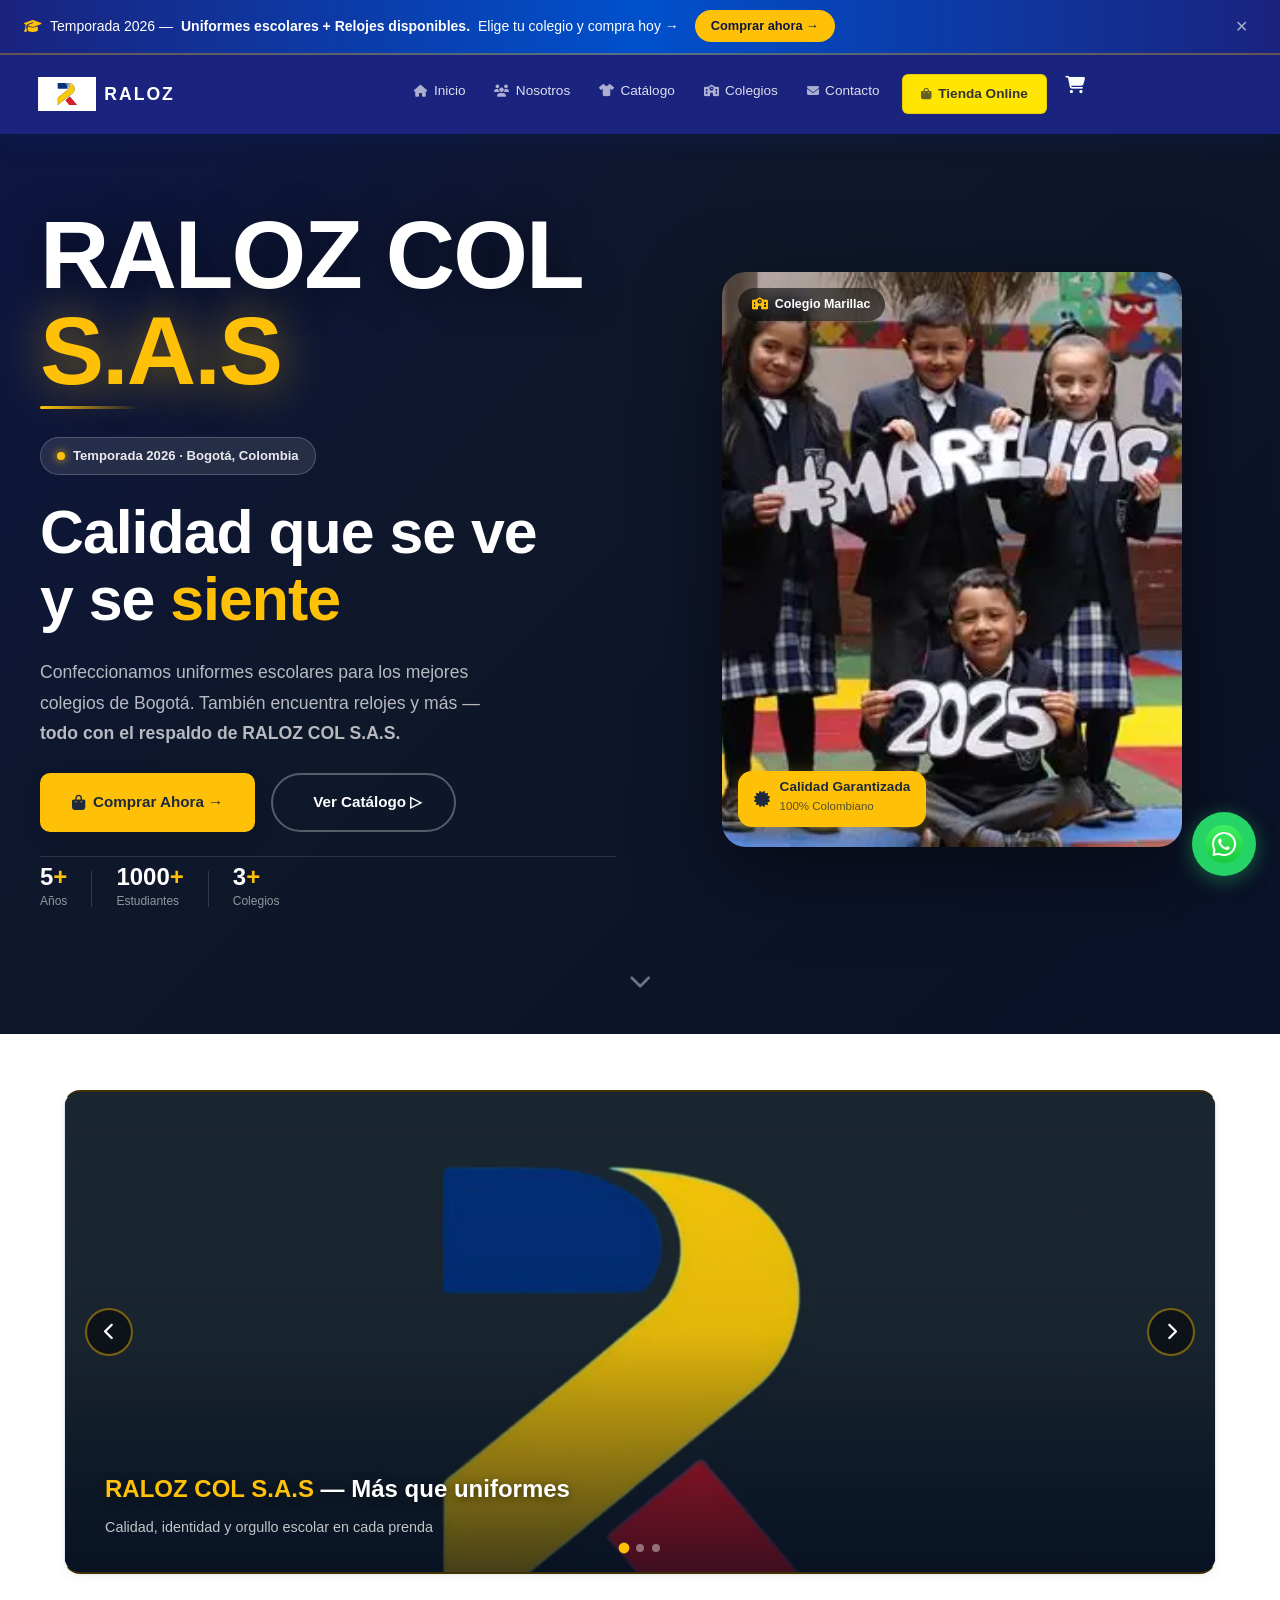
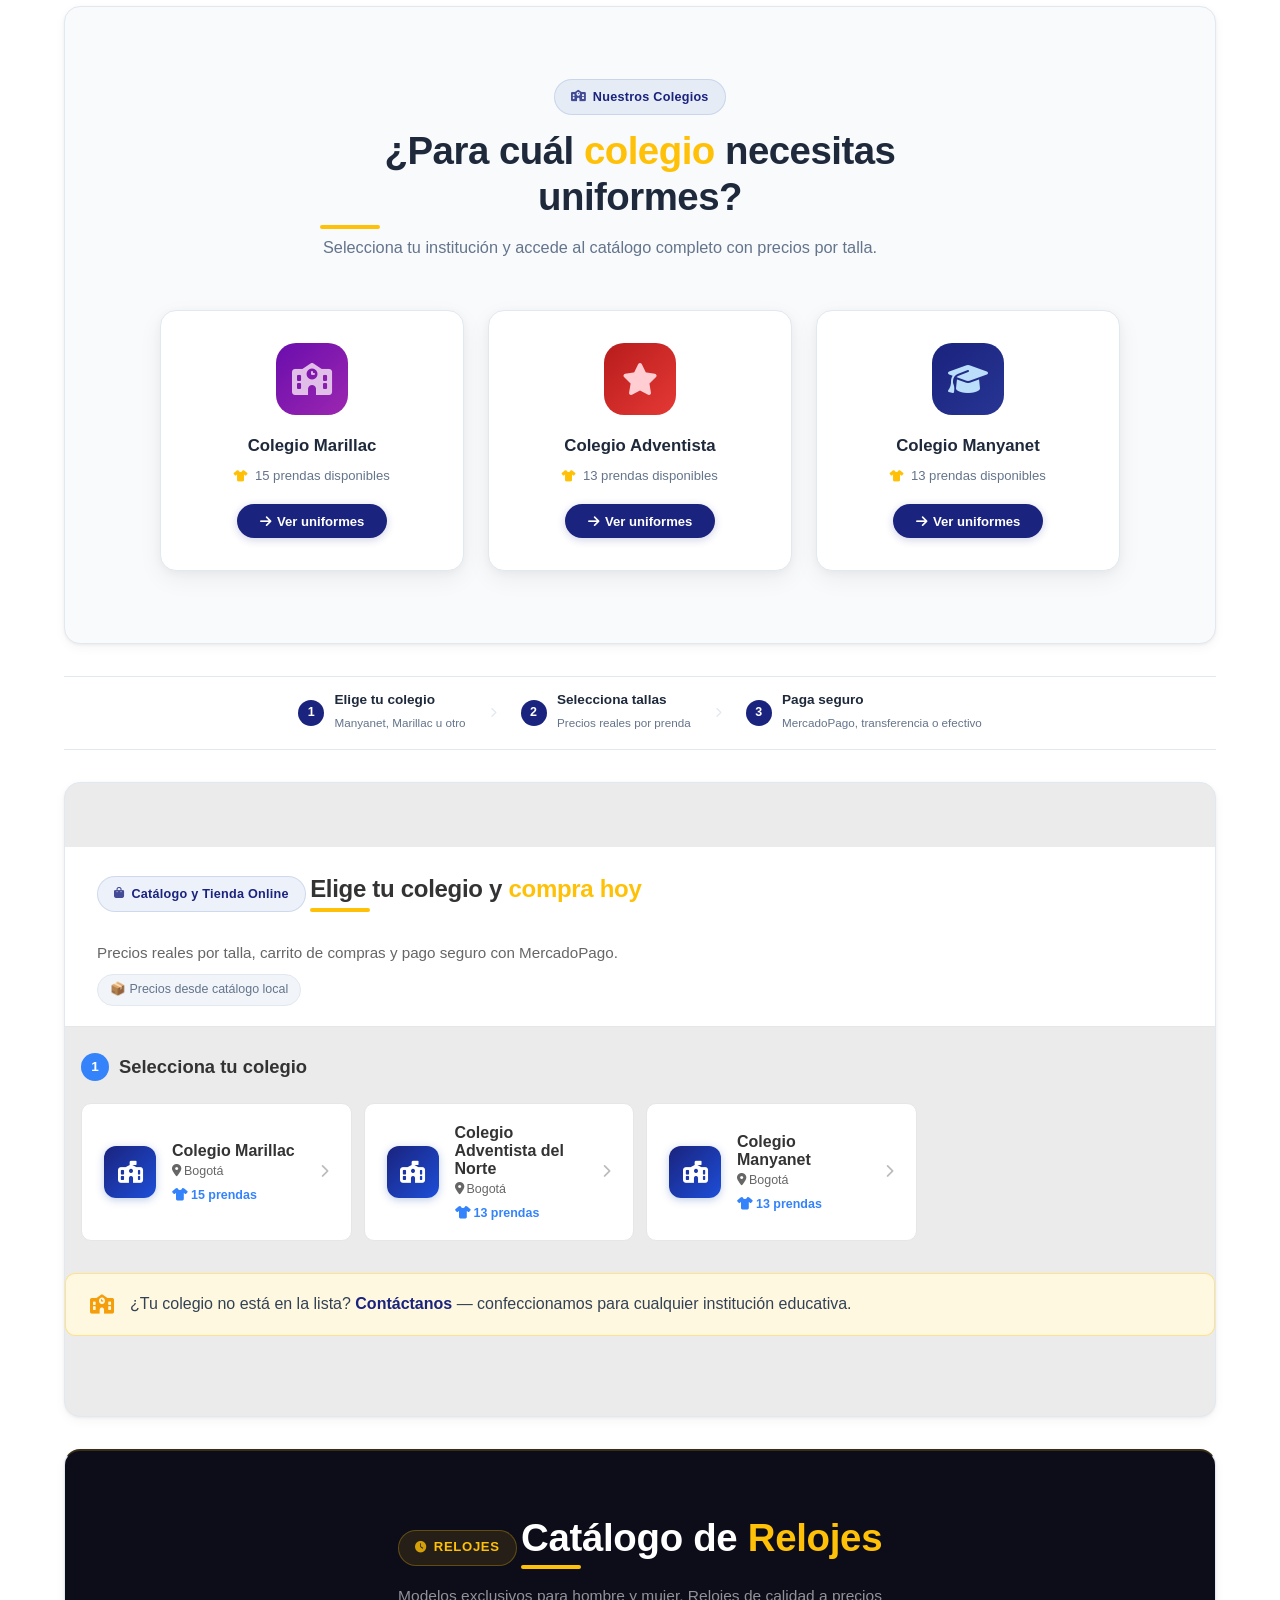
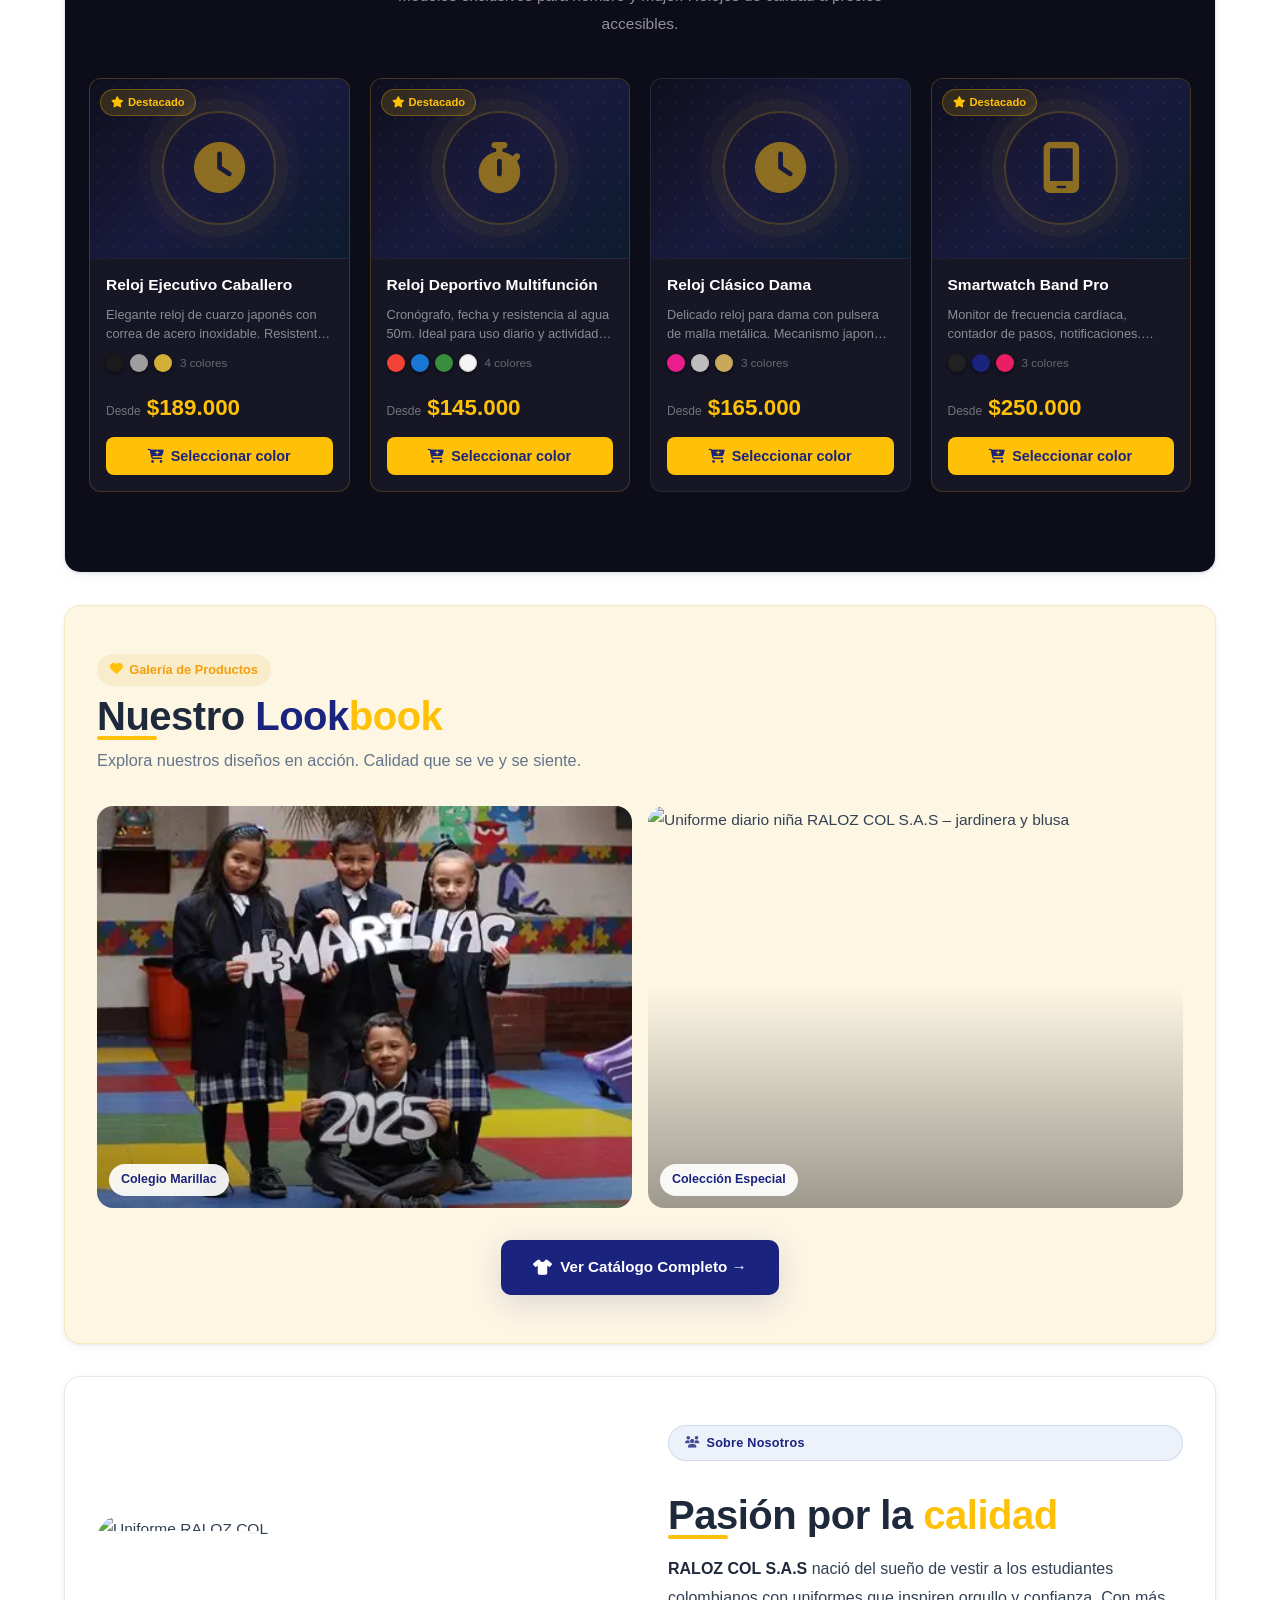
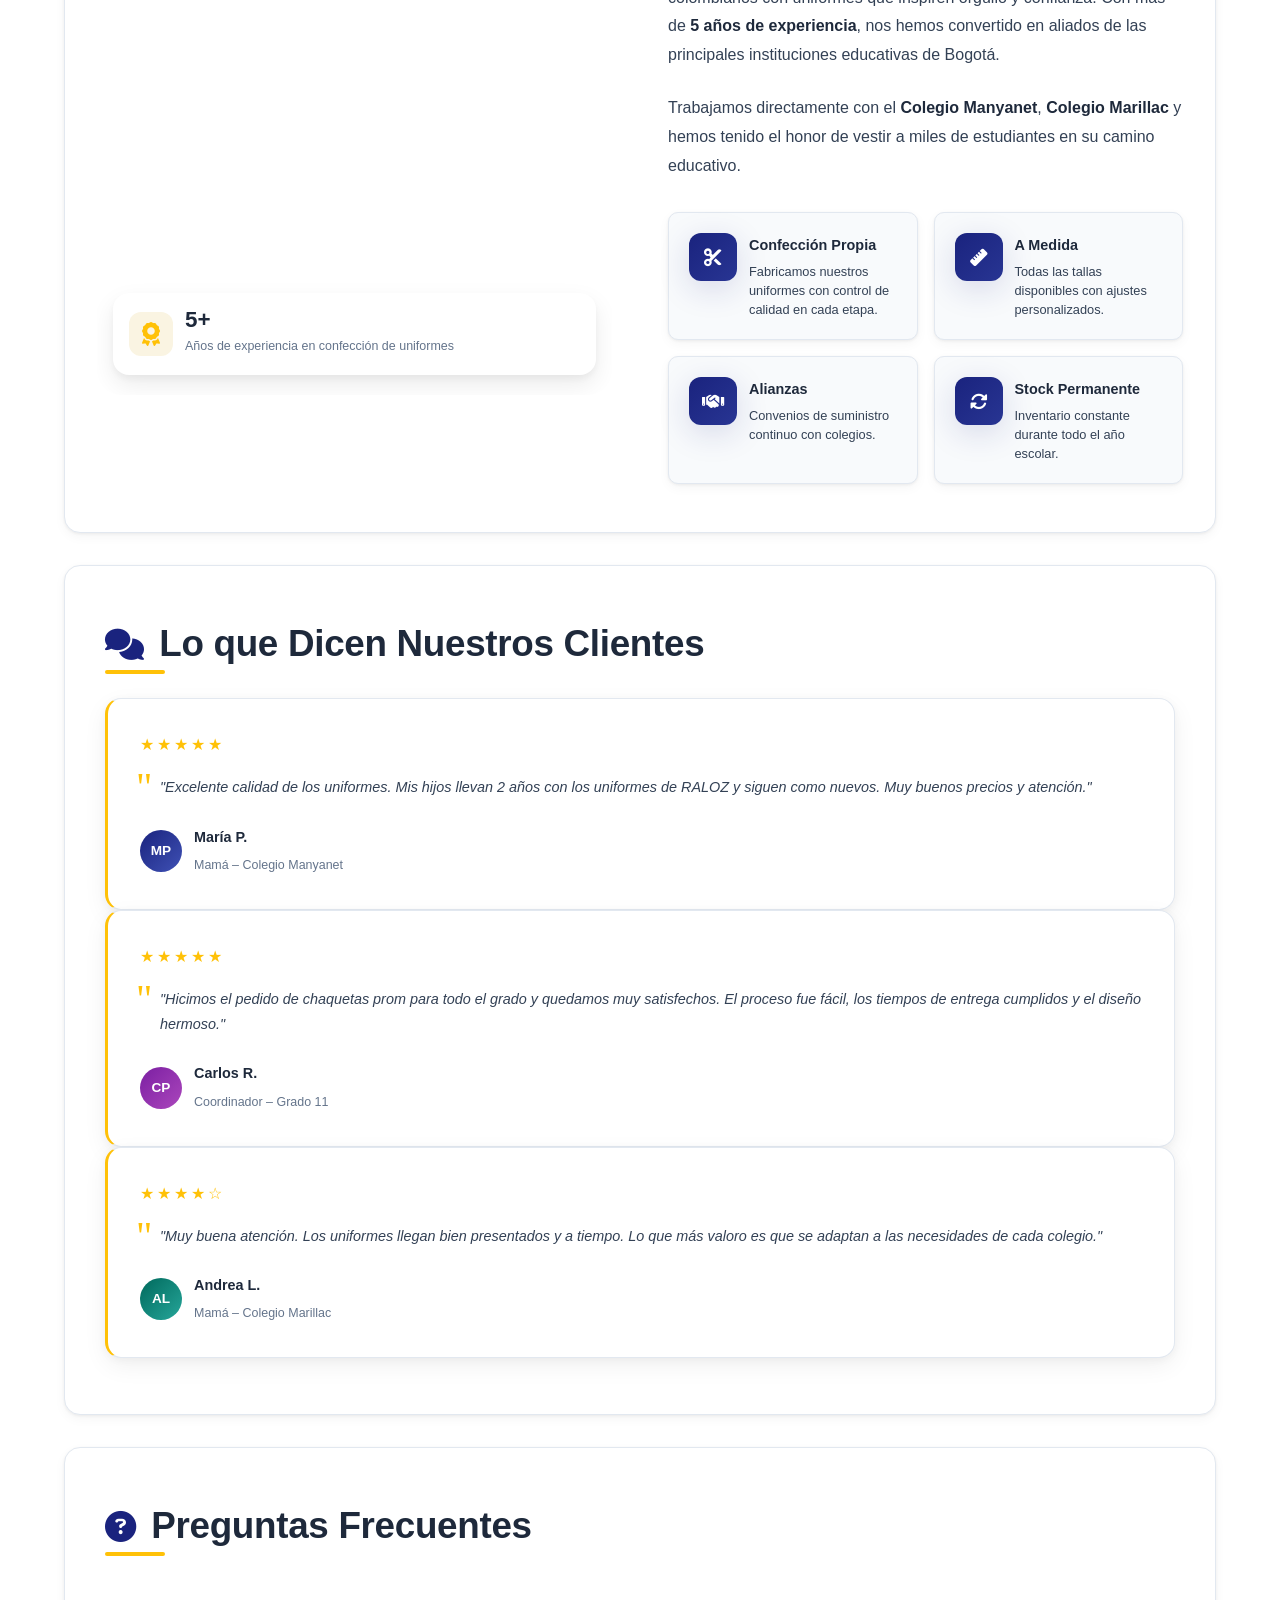
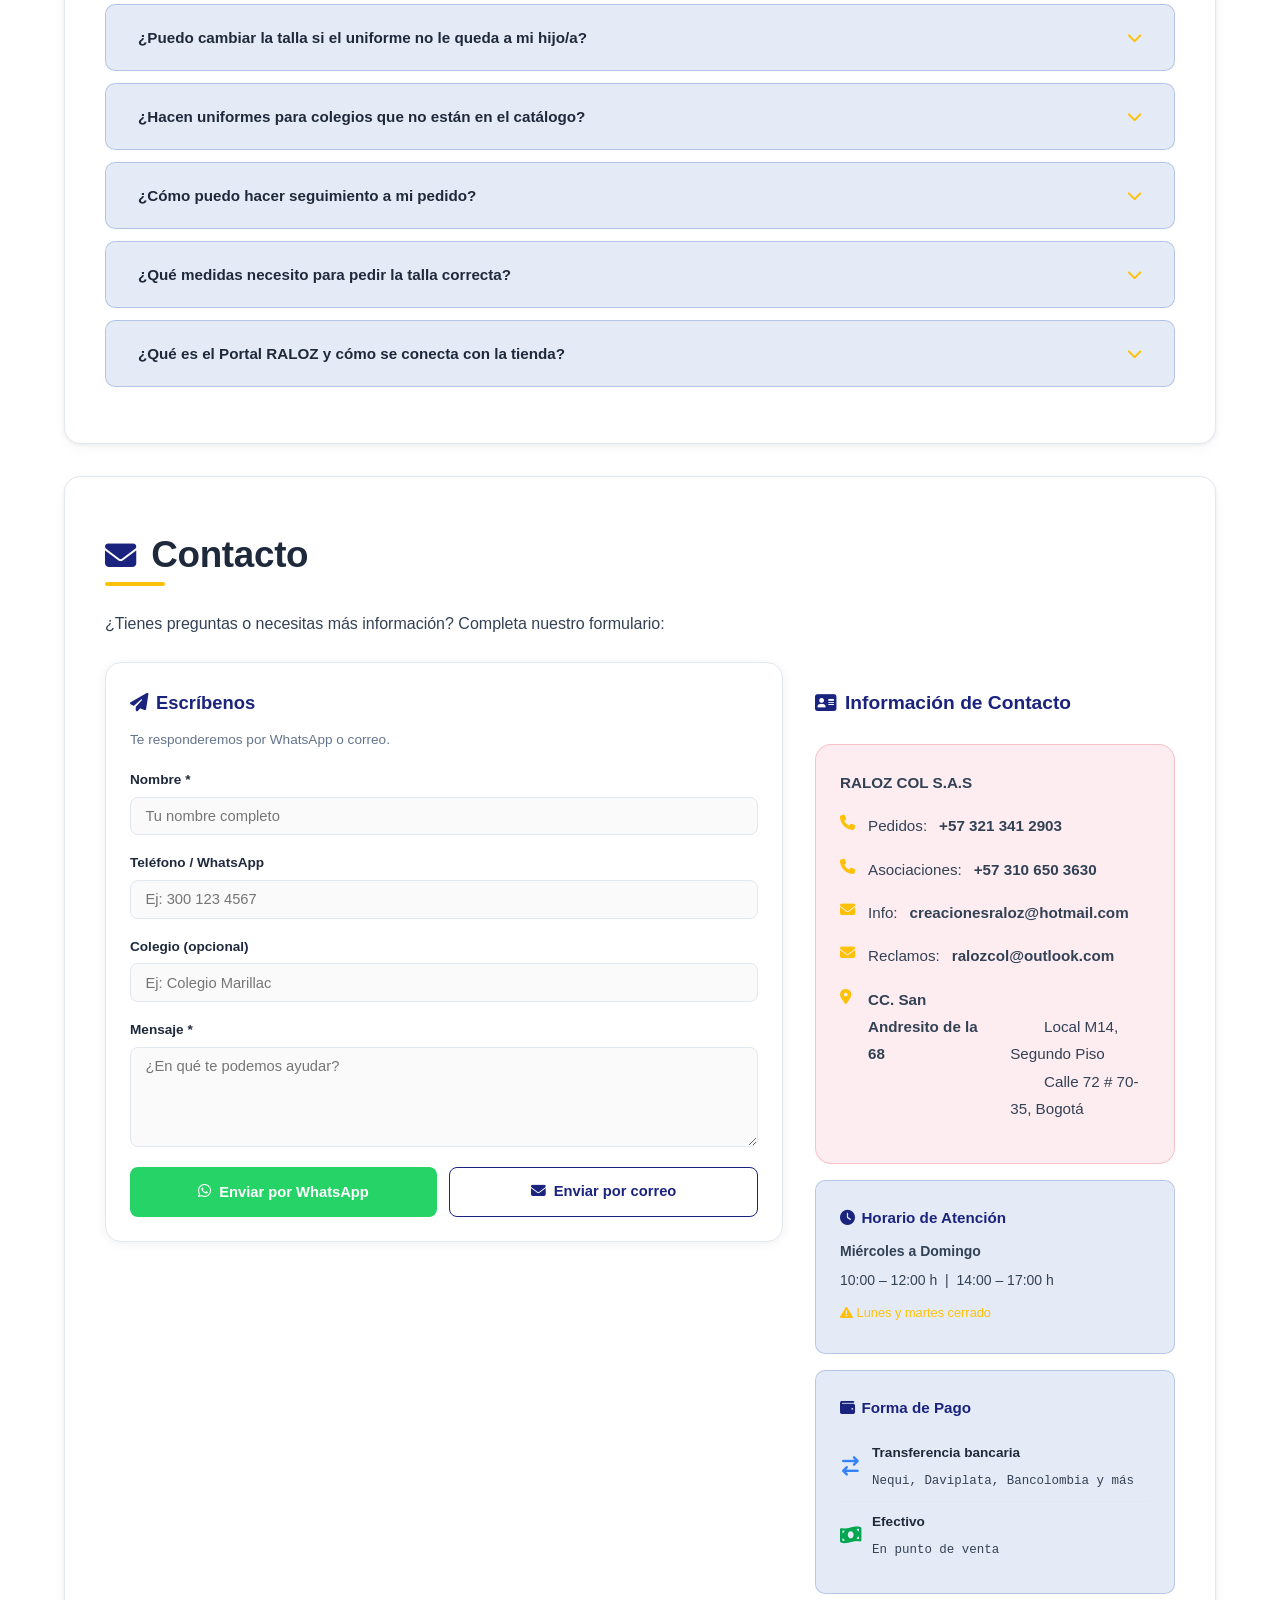
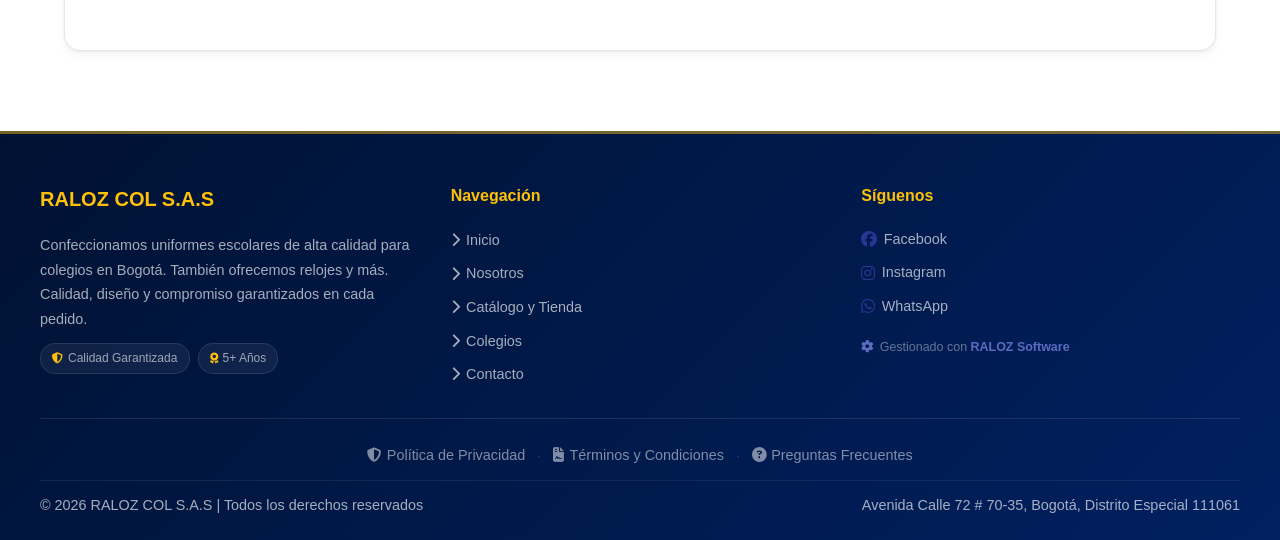
==== commit 48f3b141: "feat: campo direccion envio en checkout + seguridad + polish visual - Campo direccion_envio en formu" ====
--- a/index.html
+++ b/index.html
@@ -1,761 +1,816 @@
-<!DOCTYPE html>
-<html lang="es">
-<head>
-    <meta charset="UTF-8">
-    <meta name="viewport" content="width=device-width, initial-scale=1.0">
-    <meta name="description" content="RALOZ COL S.A.S - Uniformes escolares de calidad en Colombia. Cotiza en línea, catálogo por colegio y pedidos personalizados. Más de 5 años de experiencia.">
-    <meta name="keywords" content="uniformes escolares, uniformes Colombia, confección uniformes, RALOZ COL, colegios Bogotá, uniformes Manyanet, uniformes Marillac, chaqueta prom, dotaciones">
-    <meta name="author" content="RALOZ COL S.A.S">
-    <meta property="og:title" content="RALOZ COL S.A.S - Uniformes Escolares de Calidad">
-    <meta property="og:description" content="Confeccionamos uniformes escolares de alta calidad para colegios en Colombia. Cotiza en línea.">
-    <meta property="og:image" content="https://ralozcol-web.pages.dev/banner.webp">
-    <meta property="og:url" content="https://ralozcol-web.pages.dev">
-    <meta name="twitter:card" content="summary_large_image">
-    <link rel="icon" href="favicon.ico" type="image/x-icon">
-    <link rel="apple-touch-icon" href="apple-touch-icon.png">
-    <link rel="preconnect" href="https://fonts.googleapis.com">
-    <link rel="preconnect" href="https://fonts.gstatic.com" crossorigin>
-    <link href="https://fonts.googleapis.com/css2?family=DM+Sans:ital,opsz,wght@0,9..40,400;0,9..40,500;0,9..40,600;0,9..40,700;0,9..40,800;1,9..40,400&family=Inter:wght@400;500;600;700&display=swap" rel="stylesheet">
-    <link rel="stylesheet" href="https://cdnjs.cloudflare.com/ajax/libs/font-awesome/6.5.0/css/all.min.css">
-    <title>RALOZ COL S.A.S - Uniformes Escolares de Calidad en Bogotá – Colombia</title>
-    <link rel="stylesheet" href="css/base.css?v=20260321m">
-    <link rel="stylesheet" href="css/layout.css?v=20260321m">
-    <link rel="stylesheet" href="css/components.css?v=20260321m">
-    <link rel="stylesheet" href="css/pages.css?v=20260321m">
-    <link rel="stylesheet" href="css/responsive.css?v=20260321m">
-</head>
-<body>
-
-    <!-- Barra de anuncio temporada -->
-    <div class="announcement-bar" id="announcementBar">
-        <span class="ann-text-long"><i class="fa-solid fa-graduation-cap"></i> Temporada 2026 — <strong>Uniformes escolares + Relojes disponibles.</strong> Elige tu colegio y compra hoy →</span>
-        <span class="ann-text-short"><i class="fa-solid fa-graduation-cap"></i> Temporada 2026 🎒</span>
-        <a href="#tienda-online" class="ann-cta">Comprar ahora →</a>
-        <button class="ann-close" aria-label="Cerrar anuncio" onclick="this.parentElement.style.display='none'">✕</button>
-    </div>
-
-    <!-- WhatsApp flotante -->
-    <a href="https://wa.me/573213412903?text=Hola,%20estoy%20interesado%20en%20cotizar%20uniformes%20escolares"
-       class="whatsapp-float"
-       target="_blank"
-       rel="noopener"
-       aria-label="Contactar por WhatsApp">
-        <img src="whatsapp.webp" alt="WhatsApp" width="40" height="40" loading="lazy">
-    </a>
-
-    <!-- Navegación -->
-    <nav id="main-nav">
-        <div class="nav-brand">
-            <a href="#inicio" class="nav-logo-link">
-                <img src="logo.svg" alt="RALOZ" class="nav-logo-img">
-                <span class="nav-logo">RALOZ</span>
-            </a>
-        </div>
-        <button class="nav-toggle" aria-label="Abrir menú de navegación" aria-expanded="false">☰</button>
-        <ul>
-            <li><a href="#inicio"><i class="fa-solid fa-house"></i> Inicio</a></li>
-            <li><a href="#quienes-somos"><i class="fa-solid fa-users"></i> Nosotros</a></li>
-            <li><a href="#tienda-online"><i class="fa-solid fa-shirt"></i> Catálogo</a></li>
-            <li><a href="#tienda-online"><i class="fa-solid fa-school"></i> Colegios</a></li>
-            <li><a href="#contacto"><i class="fa-solid fa-envelope"></i> Contacto</a></li>
-            <li>
-                <a href="#tienda-online" class="nav-tienda-btn">
-                    <i class="fa-solid fa-bag-shopping"></i> Tienda Online
-                </a>
-            </li>
-            <li>
-                <button id="navCarritoBtn" class="nav-carrito-btn" aria-label="Ver carrito">
-                    <i class="fa-solid fa-cart-shopping"></i>
-                    <span id="navCarritoBadge" class="nav-carrito-badge" style="display:none;">0</span>
-                </button>
-            </li>
-        </ul>
-    </nav>
-
-    <!-- Hero / Header -->
-    <header id="inicio">
-        <div class="hero-split">
-            <div class="hero-left">
-                <div class="hero-brand-name">RALOZ COL <span class="txt-gold">S.A.S</span></div>
-                <div class="hero-badge"><span class="hero-badge-dot"></span> Temporada 2026 · Bogotá, Colombia</div>
-                <h1>Calidad que se ve<br>y se <span>siente</span></h1>
-                <p>Confeccionamos uniformes escolares para los mejores colegios de Bogotá. También encuentra relojes y más — <strong>todo con el respaldo de RALOZ COL S.A.S.</strong></p>
-                <div class="hero-actions">
-                    <a href="#tienda-online" class="btn-primary">
-                        <i class="fa-solid fa-bag-shopping"></i> Comprar Ahora →
-                    </a>
-                    <a href="#tienda-online" class="btn-secondary">
-                        <i class="fa-solid fa-grid-2"></i> Ver Catálogo ▷
-                    </a>
-                </div>
-                <div class="hero-stats-strip">
-                    <div class="hero-stat"><strong>5<span>+</span></strong><span>Años</span></div>
-                    <div class="hero-stat-div"></div>
-                    <div class="hero-stat"><strong>1000<span>+</span></strong><span>Estudiantes</span></div>
-                    <div class="hero-stat-div"></div>
-                    <div class="hero-stat"><strong>3<span>+</span></strong><span>Colegios</span></div>
-                </div>
-            </div>
-            <div class="hero-right">
-                <div class="hero-photo-card">
-                    <img src="estudiantes-marillac.png" alt="Estudiantes Colegio Marillac" loading="eager">
-                    <div class="hero-photo-label">
-                        <i class="fa-solid fa-school"></i> Colegio Marillac
-                    </div>
-                    <div class="hero-quality-badge">
-                        <i class="fa-solid fa-certificate"></i>
-                        <div>
-                            <strong>Calidad Garantizada</strong>
-                            <small>100% Colombiano</small>
-                        </div>
-                    </div>
-                </div>
-            </div>
-        </div>
-        <a href="#tienda-online" class="scroll-indicator" aria-label="Ir al contenido">
-            <i class="fa-solid fa-chevron-down"></i>
-        </a>
-    </header>
-
-    <main>
-
-        <!-- Carousel de imágenes -->
-        <section id="carousel-section" aria-label="Galería de imágenes RALOZ">
-            <div class="carousel-wrapper">
-                <div class="carousel-track" id="carouselTrack">
-                    <div class="carousel-slide">
-                        <img src="banner.webp" alt="RALOZ COL S.A.S - Uniformes Escolares" loading="eager">
-                        <div class="carousel-slide-overlay">
-                            <div class="carousel-slide-caption"><span>RALOZ COL S.A.S</span> — Más que uniformes</div>
-                            <div class="carousel-slide-sub">Calidad, identidad y orgullo escolar en cada prenda</div>
-                        </div>
-                    </div>
-                    <div class="carousel-slide">
-                        <img src="estudiantes-marillac.png" alt="Estudiantes Colegio Marillac con uniformes RALOZ" loading="lazy">
-                        <div class="carousel-slide-overlay">
-                            <div class="carousel-slide-caption">Colegio <span>Marillac</span></div>
-                            <div class="carousel-slide-sub">Uniformes que reflejan la identidad de tu institución</div>
-                        </div>
-                    </div>
-                    <div class="carousel-slide">
-                        <img src="uniforme-nina.png" alt="Uniforme niña RALOZ COL S.A.S" loading="lazy">
-                        <div class="carousel-slide-overlay">
-                            <div class="carousel-slide-caption">Diseños para <span>todos</span></div>
-                            <div class="carousel-slide-sub">Tallas desde la 4 hasta XL — pídela en nuestra tienda online</div>
-                        </div>
-                    </div>
-                </div>
-                <button class="carousel-btn carousel-prev" aria-label="Imagen anterior" onclick="carouselMove(-1)">
-                    <i class="fa-solid fa-chevron-left"></i>
-                </button>
-                <button class="carousel-btn carousel-next" aria-label="Siguiente imagen" onclick="carouselMove(1)">
-                    <i class="fa-solid fa-chevron-right"></i>
-                </button>
-                <div class="carousel-dots" id="carouselDots"></div>
-            </div>
-        </section>
-
-        <!-- Cómo Pedir Strip -->
-        <div class="como-pedir-strip" aria-label="Pasos para pedir">
-            <div class="cp-step">
-                <span class="cp-num">1</span>
-                <div class="cp-text">
-                    <strong>Elige tu colegio</strong>
-                    <span>Manyanet, Marillac u otro</span>
-                </div>
-            </div>
-            <i class="fa-solid fa-chevron-right cp-arrow" aria-hidden="true"></i>
-            <div class="cp-step">
-                <span class="cp-num">2</span>
-                <div class="cp-text">
-                    <strong>Selecciona tallas</strong>
-                    <span>Precios reales por prenda</span>
-                </div>
-            </div>
-            <i class="fa-solid fa-chevron-right cp-arrow" aria-hidden="true"></i>
-            <div class="cp-step">
-                <span class="cp-num">3</span>
-                <div class="cp-text">
-                    <strong>Paga seguro</strong>
-                    <span>MercadoPago, transferencia o efectivo</span>
-                </div>
-            </div>
-        </div>
-
-        <!-- Categorías -->
-        <!-- ════════════════════════════════════════════════════ -->
-        <!-- TIENDA ONLINE                                       -->
-        <!-- ════════════════════════════════════════════════════ -->
-        <section id="tienda-online" class="tienda-section">
-            <div class="section-header">
-                <span class="section-label"><i class="fa-solid fa-bag-shopping"></i> Catálogo y Tienda Online</span>
-                <h2>Elige tu colegio y <span class="txt-gold">compra hoy</span></h2>
-                <p class="section-subtitle">Precios reales por talla, carrito de compras y pago seguro con MercadoPago.</p>
-                <span id="tiendaApiInd" class="tienda-api-ind" style="opacity:1;"></span>
-            </div>
-
-            <!-- Cargando (muy breve, solo mientras renderiza el DOM) -->
-            <div id="tiendaLoading" class="tienda-loading">
-                <div class="tienda-spinner"></div>
-                <p>Preparando tienda...</p>
-            </div>
-
-            <!-- Contenido de la tienda -->
-            <div id="tiendaContenido" style="display:none;">
-
-                <!-- Paso 1: Seleccionar colegio -->
-                <div id="tiendaPaso1" class="tienda-paso">
-                    <h3 class="tienda-paso-titulo"><span class="tienda-step-num">1</span> Selecciona tu colegio</h3>
-                    <div id="tiendaColegiosGrid" class="tienda-colegios-grid"></div>
-                </div>
-
-                <!-- Paso 2: Catálogo -->
-                <div id="tiendaPaso2" class="tienda-paso" style="display:none;">
-                    <div class="tienda-paso2-header">
-                        <button id="tiendaVolverColegios" class="btn-volver">
-                            <i class="fa-solid fa-arrow-left"></i> Cambiar colegio
-                        </button>
-                        <h3 class="tienda-paso-titulo"><span class="tienda-step-num">2</span> Elige tus uniformes — <span id="tiendaColegioNombre"></span></h3>
-                    </div>
-
-                    <!-- Filtros por tipo -->
-                    <div id="tiendaTipoFiltros" class="tienda-tipo-filtros"></div>
-
-                    <!-- Grid de productos -->
-                    <div id="tiendaProductosGrid" class="tienda-productos-grid"></div>
-                </div>
-
-            </div>
-
-            <!-- Banner CTA inferior -->
-            <div class="tienda-cta-banner">
-                <i class="fa-solid fa-school"></i>
-                <p>¿Tu colegio no está en la lista? <a href="#contacto">Contáctanos</a> — confeccionamos para cualquier institución educativa.</p>
-            </div>
-        </section>
-
-        <!-- ════ CARRITO FLOTANTE ════ -->
-        <div id="carritoFloat" class="carrito-float" style="display:none;">
-            <button id="carritoBtn" class="carrito-btn" aria-label="Ver carrito">
-                <i class="fa-solid fa-cart-shopping"></i>
-                <span id="carritoBadge" class="carrito-badge">0</span>
-            </button>
-        </div>
-
-        <!-- ════ PANEL DEL CARRITO ════ -->
-        <div id="carritoPanel" class="carrito-panel" role="dialog" aria-modal="true" aria-label="Carrito de compras" style="display:none;">
-            <div class="carrito-panel-header">
-                <h3><i class="fa-solid fa-cart-shopping"></i> Tu Carrito</h3>
-                <button id="carritoCerrar" class="carrito-cerrar" aria-label="Cerrar carrito">&times;</button>
-            </div>
-            <div id="carritoItems" class="carrito-items"></div>
-            <div class="carrito-panel-footer" id="carritoPanelFooter" style="display:none;">
-                <div class="carrito-total-row">
-                    <span>Total:</span>
-                    <strong id="carritoTotal" class="carrito-total-num">$0</strong>
-                </div>
-                <button id="carritoCheckout" class="btn-checkout">
-                    <i class="fa-solid fa-credit-card"></i> Proceder al pago
-                </button>
-            </div>
-        </div>
-
-        <!-- ════ MODAL DE CHECKOUT ════ -->
-        <div id="checkoutModal" class="checkout-modal" role="dialog" aria-modal="true" style="display:none;">
-            <div class="checkout-modal-inner">
-                <button id="checkoutCerrar" class="checkout-cerrar" aria-label="Cerrar">&times;</button>
-                <h2><i class="fa-solid fa-shield-halved"></i> Pago Seguro</h2>
-
-                <!-- Resumen del pedido -->
-                <div class="checkout-resumen">
-                    <h4>Resumen del pedido</h4>
-                    <div id="checkoutResumenItems"></div>
-                    <!-- Selector de abono (se activa solo si hay items de fabricación) -->
-                    <div id="checkoutAbonoWrap" style="display:none;"></div>
-                    <div class="checkout-total-row">
-                        <span>Total a pagar:</span>
-                        <strong id="checkoutTotalDisplay"></strong>
-                    </div>
-                </div>
-
-                <!-- Formulario datos del cliente -->
-                <form id="checkoutForm" class="checkout-form" novalidate>
-                    <h4>Tus datos</h4>
-                    <div class="checkout-campos">
-                        <div class="checkout-campo">
-                            <label for="ck-nombre">Nombre completo *</label>
-                            <input type="text" id="ck-nombre" placeholder="Tu nombre" required>
-                        </div>
-                        <div class="checkout-campo">
-                            <label for="ck-email">Correo electrónico *</label>
-                            <input type="email" id="ck-email" placeholder="correo@ejemplo.com" required>
-                        </div>
-                        <div class="checkout-campo">
-                            <label for="ck-telefono">Teléfono *</label>
-                            <input type="tel" id="ck-telefono" placeholder="+57 300 000 0000" required>
-                        </div>
-                        <div class="checkout-campo">
-                            <label for="ck-documento">Cédula / NIT (opcional)</label>
-                            <input type="text" id="ck-documento" placeholder="123456789">
-                        </div>
-                    </div>
-
-                    <div class="checkout-pagos-info">
-                        <p><i class="fa-solid fa-lock"></i> Serás redirigido a <strong>MercadoPago</strong> para pagar de forma segura con tarjeta, PSE, Nequi, Daviplata o efectivo.</p>
-                    </div>
-
-                    <button type="submit" id="checkoutPagarBtn" class="btn-pagar">
-                        <i class="fa-solid fa-lock"></i> Ir a pagar con MercadoPago
-                    </button>
-                    <p id="checkoutError" class="checkout-error-msg" style="display:none;"></p>
-                </form>
-            </div>
-        </div>
-        <div id="checkoutOverlay" class="checkout-overlay" style="display:none;"></div>
-
-        <!-- Modal de selección de talla -->
-        <div id="tallaModal" class="talla-modal" role="dialog" aria-modal="true" style="display:none;">
-            <div class="talla-modal-inner">
-                <button id="tallaCerrar" class="talla-cerrar" aria-label="Cerrar">&times;</button>
-                <h3 id="tallaNombreProducto"></h3>
-                <p class="talla-instruccion">Selecciona la talla y cantidad:</p>
-                <div id="tallaOpciones" class="talla-opciones"></div>
-            </div>
-        </div>
-        <div id="tallaOverlay" class="talla-overlay" style="display:none;"></div>
-
-        <!-- ════════════════════════════════════════════════════ -->
-        <!-- TIENDA RELOJES                                      -->
-        <!-- ════════════════════════════════════════════════════ -->
-        <section id="tienda-relojes" class="tienda-relojes-section">
-            <div class="tienda-relojes-header">
-                <span class="section-label"><i class="fa-solid fa-clock"></i> Relojes</span>
-                <h2>Catálogo de <span class="txt-gold">Relojes</span></h2>
-                <p>Modelos exclusivos para hombre y mujer. Relojes de calidad a precios accesibles.</p>
-            </div>
-            <div id="relojesGrid" class="relojes-grid"></div>
-        </section>
-
-        <!-- Modal de color / modelo reloj -->
-        <div id="colorModal" class="color-modal" role="dialog" aria-modal="true" aria-label="Seleccionar color de reloj" style="display:none;">
-            <div class="color-modal-inner">
-                <button id="colorCerrar" class="color-cerrar" aria-label="Cerrar">&times;</button>
-                <div class="color-modal-img-box">
-                    <i id="colorModalIcon" class="fa-solid fa-clock"></i>
-                </div>
-                <h3 id="colorNombreProducto"></h3>
-                <p id="colorDescripcion"></p>
-                <p class="color-instruccion">Selecciona el color:</p>
-                <div id="colorOpciones" class="color-opciones"></div>
-                <div id="colorDetalle" style="display:none;">
-                    <div class="color-precio-row">
-                        <span>Precio:</span>
-                        <strong id="colorPrecioDisplay"></strong>
-                    </div>
-                    <div class="color-cantidad-row">
-                        <span>Cantidad:</span>
-                        <div class="color-cantidad">
-                            <button id="colorMenos">−</button>
-                            <span id="colorCantVal">1</span>
-                            <button id="colorMas">+</button>
-                        </div>
-                    </div>
-                </div>
-                <button id="btnColorAdd" class="btn-color-add" style="display:none;">
-                    <i class="fa-solid fa-cart-plus"></i> Agregar al carrito
-                </button>
-            </div>
-        </div>
-        <div id="colorOverlay" class="color-overlay" style="display:none;"></div>
-
-        <!-- Lookbook / Galería Visual -->
-        <section id="lookbook">
-            <div class="lookbook-header">
-                <div class="lookbook-header-left">
-                    <span class="lookbook-label"><i class="fa-solid fa-heart"></i> Galería de Productos</span>
-                    <h2>Nuestro <span class="txt-blue">Look</span><span class="txt-gold">book</span></h2>
-                    <p class="section-subtitle">Explora nuestros diseños en acción. Calidad que se ve y se siente.</p>
-                </div>
-            </div>
-
-            <!-- Grid de imágenes -->
-            <div class="galeria-grid">
-                <div class="galeria-item" onclick="galeriaAbrir(0)">
-                    <img src="estudiantes-marillac.png" alt="Estudiantes del Colegio Marillac con uniformes RALOZ COL S.A.S" loading="lazy">
-                    <span class="galeria-tag">Colegio Marillac</span>
-                </div>
-                <div class="galeria-item" onclick="galeriaAbrir(1)">
-                    <img src="uniforme-nina.png" alt="Uniforme diario niña RALOZ COL S.A.S – jardinera y blusa" loading="lazy">
-                    <span class="galeria-tag">Colección Especial</span>
-                </div>
-            </div>
-
-            <!-- Lightbox -->
-            <div class="galeria-lightbox" id="galeriaLightbox" onclick="galeriaCerrar()">
-                <button class="galeria-lb-prev" onclick="event.stopPropagation(); galeriaNav(-1)" aria-label="Anterior">
-                    <i class="fa-solid fa-chevron-left"></i>
-                </button>
-                <img id="galeriaLbImg" src="" alt="">
-                <button class="galeria-lb-next" onclick="event.stopPropagation(); galeriaNav(1)" aria-label="Siguiente">
-                    <i class="fa-solid fa-chevron-right"></i>
-                </button>
-                <button class="galeria-lb-cerrar" onclick="galeriaCerrar()" aria-label="Cerrar">
-                    <i class="fa-solid fa-xmark"></i>
-                </button>
-            </div>
-
-            <div class="lookbook-cta">
-                <a href="#tienda-online" class="btn-primary"><i class="fa-solid fa-shirt"></i> Ver Catálogo Completo →</a>
-            </div>
-        </section>
-
-        <!-- ¿Quiénes Somos? -->
-        <section id="quienes-somos">
-            <div class="quienes-split">
-                <div class="quienes-photo-side">
-                    <img src="uniforme-nina.png" alt="Uniforme RALOZ COL" loading="lazy">
-                    <span class="quienes-made-badge">Hecho en Colombia</span>
-                    <div class="quienes-years-badge">
-                        <i class="fa-solid fa-award"></i>
-                        <div>
-                            <strong>5+</strong>
-                            <span>Años de experiencia en confección de uniformes</span>
-                        </div>
-                    </div>
-                </div>
-                <div class="quienes-content-side">
-                    <span class="section-label"><i class="fa-solid fa-users"></i> Sobre Nosotros</span>
-                    <h2>Pasión por la <span class="txt-gold">calidad</span></h2>
-                    <p><strong>RALOZ COL S.A.S</strong> nació del sueño de vestir a los estudiantes colombianos con uniformes que inspiren orgullo y confianza. Con más de <strong class="txt-blue">5 años de experiencia</strong>, nos hemos convertido en aliados de las principales instituciones educativas de Bogotá.</p>
-                    <p>Trabajamos directamente con el <strong>Colegio Manyanet</strong>, <strong>Colegio Marillac</strong> y hemos tenido el honor de vestir a miles de estudiantes en su camino educativo.</p>
-                    <div class="quienes-feature-grid">
-                        <div class="quienes-feature">
-                            <div class="feature-icon-box"><i class="fa-solid fa-scissors"></i></div>
-                            <div>
-                                <h4>Confección Propia</h4>
-                                <p>Fabricamos nuestros uniformes con control de calidad en cada etapa.</p>
-                            </div>
-                        </div>
-                        <div class="quienes-feature">
-                            <div class="feature-icon-box"><i class="fa-solid fa-ruler"></i></div>
-                            <div>
-                                <h4>A Medida</h4>
-                                <p>Todas las tallas disponibles con ajustes personalizados.</p>
-                            </div>
-                        </div>
-                        <div class="quienes-feature">
-                            <div class="feature-icon-box"><i class="fa-solid fa-handshake"></i></div>
-                            <div>
-                                <h4>Alianzas</h4>
-                                <p>Convenios de suministro continuo con colegios.</p>
-                            </div>
-                        </div>
-                        <div class="quienes-feature">
-                            <div class="feature-icon-box"><i class="fa-solid fa-rotate"></i></div>
-                            <div>
-                                <h4>Stock Permanente</h4>
-                                <p>Inventario constante durante todo el año escolar.</p>
-                            </div>
-                        </div>
-                    </div>
-                </div>
-            </div>
-        </section>
-
-        <!-- Testimonios -->
-        <section id="testimonios">
-            <h2><i class="fa-solid fa-comments"></i> Lo que Dicen Nuestros Clientes</h2>
-            <div class="testimonios-carousel">
-            <div class="testimonios-grid">
-                <div class="testimonio-card">
-                    <div class="test-stars">★★★★★</div>
-                    <p>"Excelente calidad de los uniformes. Mis hijos llevan 2 años con los uniformes de RALOZ y siguen como nuevos. Muy buenos precios y atención."</p>
-                    <div class="test-autor">
-                        <div class="test-avatar">MP</div>
-                        <div>
-                            <strong>María P.</strong>
-                            <span>Mamá – Colegio Manyanet</span>
-                        </div>
-                    </div>
-                </div>
-                <div class="testimonio-card">
-                    <div class="test-stars">★★★★★</div>
-                    <p>"Hicimos el pedido de chaquetas prom para todo el grado y quedamos muy satisfechos. El proceso fue fácil, los tiempos de entrega cumplidos y el diseño hermoso."</p>
-                    <div class="test-autor">
-                        <div class="test-avatar">CP</div>
-                        <div>
-                            <strong>Carlos R.</strong>
-                            <span>Coordinador – Grado 11</span>
-                        </div>
-                    </div>
-                </div>
-                <div class="testimonio-card">
-                    <div class="test-stars">★★★★☆</div>
-                    <p>"Muy buena atención. Los uniformes llegan bien presentados y a tiempo. Lo que más valoro es que se adaptan a las necesidades de cada colegio."</p>
-                    <div class="test-autor">
-                        <div class="test-avatar">AL</div>
-                        <div>
-                            <strong>Andrea L.</strong>
-                            <span>Mamá – Colegio Marillac</span>
-                        </div>
-                    </div>
-                </div>
-            </div>
-            <div class="testimonios-dots" aria-hidden="true">
-                <span class="test-dot active"></span>
-                <span class="test-dot"></span>
-                <span class="test-dot"></span>
-            </div>
-            </div>
-        </section>
-
-        <!-- FAQ -->
-        <section id="faq">
-            <h2><i class="fa-solid fa-circle-question"></i> Preguntas Frecuentes</h2>
-            <div class="faq-list">
-                <div class="faq-item">
-                    <button class="faq-question" aria-expanded="false">
-                        ¿Puedo cambiar la talla si el uniforme no le queda a mi hijo/a?
-                        <i class="fa-solid fa-chevron-down faq-icon"></i>
-                    </button>
-                    <div class="faq-answer">
-                        <p>Sí, aceptamos cambios de talla dentro de los 15 días siguientes a la compra, siempre que la prenda esté en perfecto estado, sin uso y con su etiqueta original. El cambio no tiene costo adicional si hay disponibilidad en la talla requerida.</p>
-                    </div>
-                </div>
-                <div class="faq-item">
-                    <button class="faq-question" aria-expanded="false">
-                        ¿Hacen uniformes para colegios que no están en el catálogo?
-                        <i class="fa-solid fa-chevron-down faq-icon"></i>
-                    </button>
-                    <div class="faq-answer">
-                        <p>¡Sí! Trabajamos con cualquier institución educativa o empresa. Puedes enviarnos los colores, diseño e insignias del colegio y nosotros confeccionamos los uniformes a medida. Contáctanos para una cotización personalizada.</p>
-                    </div>
-                </div>
-                <div class="faq-item">
-                    <button class="faq-question" aria-expanded="false">
-                        ¿Cómo puedo hacer seguimiento a mi pedido?
-                        <i class="fa-solid fa-chevron-down faq-icon"></i>
-                    </button>
-                    <div class="faq-answer">
-                        <p>Una vez confirmado tu pedido, te enviamos un número de referencia. Puedes consultar el estado de tu pedido contactándonos por WhatsApp al <a href="tel:+573213412903">+57 321 341 2903</a> con tu número de referencia. Próximamente estará disponible el seguimiento en línea conectado con nuestro sistema RALOZ.</p>
-                    </div>
-                </div>
-                <div class="faq-item">
-                    <button class="faq-question" aria-expanded="false">
-                        ¿Qué medidas necesito para pedir la talla correcta?
-                        <i class="fa-solid fa-chevron-down faq-icon"></i>
-                    </button>
-                    <div class="faq-answer">
-                        <p>Nuestras tallas están organizadas por grupos de edad y medidas corporales. Puedes consultar la guía de tallas en nuestra tabla:</p>
-                        <table class="tallas-table">
-                            <tr><th>Grupo</th><th>Edad Referencia</th><th>Talla Ropa</th></tr>
-                            <tr><td>6-8</td><td>6-8 años</td><td>XS</td></tr>
-                            <tr><td>10-12</td><td>10-12 años</td><td>S</td></tr>
-                            <tr><td>14-16</td><td>14-16 años</td><td>M</td></tr>
-                            <tr><td>S-M</td><td>Adulto pequeño</td><td>S-M</td></tr>
-                            <tr><td>L-XL</td><td>Adulto grande</td><td>L-XL</td></tr>
-                        </table>
-                        <p>Si tienes dudas, escríbenos y te asesoramos.</p>
-                    </div>
-                </div>
-                <div class="faq-item">
-                    <button class="faq-question" aria-expanded="false">
-                        ¿Qué es el Portal RALOZ y cómo se conecta con la tienda?
-                        <i class="fa-solid fa-chevron-down faq-icon"></i>
-                    </button>
-                    <div class="faq-answer">
-                        <p>RALOZ es nuestro sistema de gestión interno que controla el inventario, ventas, facturación y reportes de uniformes. Estamos integrando este sistema con la tienda web para que puedas ver disponibilidad de tallas en tiempo real, recibir confirmaciones automáticas de pedido y consultar el estado de tu compra en línea. Esta integración estará disponible próximamente.</p>
-                    </div>
-                </div>
-            </div>
-        </section>
-
-        <!-- Contacto -->
-        <section id="contacto">
-            <h2><i class="fa-solid fa-envelope"></i> Contacto</h2>
-            <p>¿Tienes preguntas o necesitas más información? Completa nuestro formulario:</p>
-            <div class="contact-grid">
-                <div class="form-wrapper">
-                    <form id="contactoForm" class="native-contact-form" novalidate>
-                        <h3 class="ncf-title"><i class="fa-solid fa-paper-plane"></i> Escríbenos</h3>
-                        <p class="ncf-subtitle">Te responderemos por WhatsApp o correo.</p>
-                        <div class="ncf-field">
-                            <label for="ncf-nombre">Nombre *</label>
-                            <input type="text" id="ncf-nombre" name="nombre" placeholder="Tu nombre completo" autocomplete="name">
-                        </div>
-                        <div class="ncf-field">
-                            <label for="ncf-tel">Teléfono / WhatsApp</label>
-                            <input type="tel" id="ncf-tel" name="telefono" placeholder="Ej: 300 123 4567" autocomplete="tel">
-                        </div>
-                        <div class="ncf-field">
-                            <label for="ncf-colegio">Colegio (opcional)</label>
-                            <input type="text" id="ncf-colegio" name="colegio" placeholder="Ej: Colegio Marillac">
-                        </div>
-                        <div class="ncf-field">
-                            <label for="ncf-msg">Mensaje *</label>
-                            <textarea id="ncf-msg" name="mensaje" rows="4" placeholder="¿En qué te podemos ayudar?"></textarea>
-                        </div>
-                        <div class="ncf-actions">
-                            <button type="button" id="btnEnviarWA" class="btn-ncf-wa">
-                                <i class="fa-brands fa-whatsapp"></i> Enviar por WhatsApp
-                            </button>
-                            <a href="mailto:creacionesraloz@hotmail.com" class="btn-ncf-email">
-                                <i class="fa-solid fa-envelope"></i> Enviar por correo
-                            </a>
-                        </div>
-                    </form>
-                </div>
-                <div class="contact-info">
-                    <h3><i class="fa-solid fa-address-card"></i> Información de Contacto</h3>
-                    <address>
-                        <p><strong>RALOZ COL S.A.S</strong></p>
-                        <p><i class="fa-solid fa-phone"></i> Pedidos: <a href="tel:+573213412903">+57 321 341 2903</a></p>
-                        <p><i class="fa-solid fa-phone"></i> Asociaciones: <a href="tel:+573106503630">+57 310 650 3630</a></p>
-                        <p><i class="fa-solid fa-envelope"></i> Info: <a href="mailto:creacionesraloz@hotmail.com">creacionesraloz@hotmail.com</a></p>
-                        <p><i class="fa-solid fa-envelope"></i> Reclamos: <a href="mailto:ralozcol@outlook.com">ralozcol@outlook.com</a></p>
-                        <p><i class="fa-solid fa-location-dot"></i> <strong>CC. San Andresito de la 68</strong><br>
-                           &nbsp;&nbsp;&nbsp;&nbsp;&nbsp;&nbsp;&nbsp;&nbsp;Local M14, Segundo Piso<br>
-                           &nbsp;&nbsp;&nbsp;&nbsp;&nbsp;&nbsp;&nbsp;&nbsp;Calle 72 # 70-35, Bogotá</p>
-                    </address>
-                    <div class="horario-card">
-                        <h4><i class="fa-solid fa-clock"></i> Horario de Atención</h4>
-                        <p><strong>Miércoles a Domingo</strong></p>
-                        <p>10:00 – 12:00 h &nbsp;|&nbsp; 14:00 – 17:00 h</p>
-                        <p style="color:var(--yellow);font-size:0.8rem;margin-top:0.5rem;">
-                            <i class="fa-solid fa-triangle-exclamation"></i> Lunes y martes cerrado
-                        </p>
-                    </div>
-                    <div class="pagos-card">
-                        <h4><i class="fa-solid fa-wallet"></i> Forma de Pago</h4>
-                        <div class="pago-item">
-                            <i class="fa-solid fa-arrow-right-arrow-left" style="color:#3483fa;"></i>
-                            <div>
-                                <strong>Transferencia bancaria</strong>
-                                <span>Nequi, Daviplata, Bancolombia y más</span>
-                            </div>
-                        </div>
-                        <div class="pago-item">
-                            <i class="fa-solid fa-money-bill-wave" style="color:#00a650;"></i>
-                            <div>
-                                <strong>Efectivo</strong>
-                                <span>En punto de venta</span>
-                            </div>
-                        </div>
-                    </div>
-                </div>
-            </div>
-        </section>
-    </main>
-
-    <footer>
-        <div class="footer-grid">
-            <div>
-                <h3>RALOZ COL S.A.S</h3>
-                <p>Confeccionamos uniformes escolares de alta calidad para colegios en Bogotá. También ofrecemos relojes y más. Calidad, diseño y compromiso garantizados en cada pedido.</p>
-                <div class="footer-badges">
-                    <span><i class="fa-solid fa-shield-halved"></i> Calidad Garantizada</span>
-                    <span><i class="fa-solid fa-award"></i> 5+ Años</span>
-                </div>
-            </div>
-            <div>
-                <h4>Navegación</h4>
-                <ul>
-                    <li><a href="#inicio"><i class="fa-solid fa-chevron-right"></i> Inicio</a></li>
-                    <li><a href="#quienes-somos"><i class="fa-solid fa-chevron-right"></i> Nosotros</a></li>
-                    <li><a href="#tienda-online"><i class="fa-solid fa-chevron-right"></i> Catálogo y Tienda</a></li>
-                    <li><a href="#tienda-online"><i class="fa-solid fa-chevron-right"></i> Colegios</a></li>
-                    <li><a href="#contacto"><i class="fa-solid fa-chevron-right"></i> Contacto</a></li>
-                </ul>
-            </div>
-            <div>
-                <h4>Síguenos</h4>
-                <ul class="social-links">
-                    <li><a href="https://facebook.com/ralozcol" target="_blank" rel="noopener" aria-label="Facebook"><i class="fa-brands fa-facebook"></i> Facebook</a></li>
-                    <li><a href="https://instagram.com/ralozcol" target="_blank" rel="noopener" aria-label="Instagram"><i class="fa-brands fa-instagram"></i> Instagram</a></li>
-                    <li><a href="https://wa.me/573213412903" target="_blank" rel="noopener" aria-label="WhatsApp"><i class="fa-brands fa-whatsapp"></i> WhatsApp</a></li>
-                </ul>
-                <div class="footer-powered">
-                    <i class="fa-solid fa-gear"></i>
-                    <span>Gestionado con <strong>RALOZ Software</strong></span>
-                </div>
-            </div>
-        </div>
-        <div class="footer-legal">
-            <a href="politicas.html"><i class="fa-solid fa-shield-halved"></i> Política de Privacidad</a>
-            <span class="footer-legal-sep">·</span>
-            <a href="terminos.html"><i class="fa-solid fa-file-contract"></i> Términos y Condiciones</a>
-            <span class="footer-legal-sep">·</span>
-            <a href="#faq"><i class="fa-solid fa-circle-question"></i> Preguntas Frecuentes</a>
-        </div>
-        <div class="footer-bottom">
-            <p>&copy; 2026 RALOZ COL S.A.S | Todos los derechos reservados</p>
-            <p>Avenida Calle 72 # 70-35, Bogotá, Distrito Especial 111061</p>
-        </div>
-    </footer>
-
-    <script type="module" src="js/main.js?v=20260321m"></script>
-
-    <!-- Carousel autoplay -->
-    <script>
-    (function () {
-        var track   = document.getElementById('carouselTrack');
-        var dotsEl  = document.getElementById('carouselDots');
-        if (!track) return;
-
-        var slides  = track.querySelectorAll('.carousel-slide');
-        var total   = slides.length;
-        var current = 0;
-        var timer   = null;
-        var DELAY   = 4500;
-
-        // Build dots
-        slides.forEach(function (_, i) {
-            var d = document.createElement('button');
-            d.className = 'carousel-dot' + (i === 0 ? ' active' : '');
-            d.setAttribute('aria-label', 'Ir a imagen ' + (i + 1));
-            d.addEventListener('click', function () { goTo(i); resetTimer(); });
-            dotsEl.appendChild(d);
-        });
-
-        function goTo(idx) {
-            current = (idx + total) % total;
-            track.style.transform = 'translateX(-' + current * 100 + '%)';
-            dotsEl.querySelectorAll('.carousel-dot').forEach(function (d, i) {
-                d.classList.toggle('active', i === current);
-            });
-        }
-
-        function next() { goTo(current + 1); }
-
-        function resetTimer() {
-            clearInterval(timer);
-            timer = setInterval(next, DELAY);
-        }
-
-        // Expose for inline onclick buttons
-        window.carouselMove = function (dir) { goTo(current + dir); resetTimer(); };
-
-        // Pause on hover
-        track.parentElement.addEventListener('mouseenter', function () { clearInterval(timer); });
-        track.parentElement.addEventListener('mouseleave', resetTimer);
-
-        // Touch swipe
-        var startX = 0;
-        track.addEventListener('touchstart', function (e) { startX = e.touches[0].clientX; }, { passive: true });
-        track.addEventListener('touchend', function (e) {
-            var dx = e.changedTouches[0].clientX - startX;
-            if (Math.abs(dx) > 40) { goTo(current + (dx < 0 ? 1 : -1)); resetTimer(); }
-        }, { passive: true });
-
-        resetTimer();
-    })();
-    </script>
-
-    <!-- Barra sticky "Ir a la tienda" — solo móvil -->
-    <div class="sticky-cta-mobile" id="stickyCTA" aria-hidden="true">
-        <a href="#tienda-online" class="sticky-cta-btn">
-            <i class="fa-solid fa-bag-shopping"></i> Comprar ahora
-        </a>
-    </div>
-</body>
-</html>
+<!DOCTYPE html>
+<html lang="es">
+<head>
+    <meta charset="UTF-8">
+    <meta name="viewport" content="width=device-width, initial-scale=1.0">
+    <meta name="description" content="RALOZ COL S.A.S - Uniformes escolares de calidad en Colombia. Cotiza en línea, catálogo por colegio y pedidos personalizados. Más de 5 años de experiencia.">
+    <meta name="keywords" content="uniformes escolares, uniformes Colombia, confección uniformes, RALOZ COL, colegios Bogotá, uniformes Manyanet, uniformes Marillac, chaqueta prom, dotaciones">
+    <meta name="author" content="RALOZ COL S.A.S">
+    <meta property="og:title" content="RALOZ COL S.A.S - Uniformes Escolares de Calidad">
+    <meta property="og:description" content="Confeccionamos uniformes escolares de alta calidad para colegios en Colombia. Cotiza en línea.">
+    <meta property="og:image" content="https://ralozcol-web.pages.dev/banner.webp">
+    <meta property="og:url" content="https://ralozcol-web.pages.dev">
+    <meta name="twitter:card" content="summary_large_image">
+    <!-- Content Security Policy: restringe qué recursos puede cargar la página -->
+    <meta http-equiv="Content-Security-Policy" content="
+      default-src 'self';
+      script-src 'self' 'unsafe-inline';
+      style-src 'self' https://fonts.googleapis.com https://cdnjs.cloudflare.com 'unsafe-inline';
+      font-src 'self' https://fonts.gstatic.com https://cdnjs.cloudflare.com;
+      img-src 'self' data: https: blob:;
+      connect-src 'self' https://raloz-web.onrender.com https://api.mercadopago.com;
+      frame-src https://www.mercadopago.com.co https://www.mercadopago.com;
+      frame-ancestors 'none';
+      base-uri 'self';
+      form-action 'self' https://www.mercadopago.com.co https://www.mercadopago.com;
+      upgrade-insecure-requests;
+    ">
+    <link rel="icon" href="favicon.ico" type="image/x-icon">
+    <link rel="apple-touch-icon" href="apple-touch-icon.png">
+    <link rel="preconnect" href="https://fonts.googleapis.com">
+    <link rel="preconnect" href="https://fonts.gstatic.com" crossorigin>
+    <link href="https://fonts.googleapis.com/css2?family=DM+Sans:ital,opsz,wght@0,9..40,400;0,9..40,500;0,9..40,600;0,9..40,700;0,9..40,800;1,9..40,400&family=Inter:wght@400;500;600;700&display=swap" rel="stylesheet">
+    <link rel="stylesheet" href="https://cdnjs.cloudflare.com/ajax/libs/font-awesome/6.5.0/css/all.min.css">
+    <title>RALOZ COL S.A.S - Uniformes Escolares de Calidad en Bogotá – Colombia</title>
+    <link rel="stylesheet" href="css/base.css?v=20260413b">
+    <link rel="stylesheet" href="css/layout.css?v=20260413b">
+    <link rel="stylesheet" href="css/components.css?v=20260413b">
+    <link rel="stylesheet" href="css/pages.css?v=20260413b">
+    <link rel="stylesheet" href="css/responsive.css?v=20260413b">
+</head>
+<body>
+
+    <!-- Barra de anuncio temporada -->
+    <div class="announcement-bar" id="announcementBar">
+        <span class="ann-text-long"><i class="fa-solid fa-graduation-cap"></i> Temporada 2026 — <strong>Uniformes escolares + Relojes disponibles.</strong> Elige tu colegio y compra hoy →</span>
+        <span class="ann-text-short"><i class="fa-solid fa-graduation-cap"></i> Temporada 2026 🎒</span>
+        <a href="#tienda-online" class="ann-cta">Comprar ahora →</a>
+        <button class="ann-close" aria-label="Cerrar anuncio" onclick="this.parentElement.style.display='none'">✕</button>
+    </div>
+
+    <!-- WhatsApp flotante -->
+    <a href="https://wa.me/573213412903?text=Hola,%20estoy%20interesado%20en%20cotizar%20uniformes%20escolares"
+       class="whatsapp-float"
+       target="_blank"
+       rel="noopener"
+       aria-label="Contactar por WhatsApp">
+        <img src="whatsapp.webp" alt="WhatsApp" width="40" height="40" loading="lazy">
+    </a>
+
+    <!-- Navegación -->
+    <nav id="main-nav">
+        <div class="nav-brand">
+            <a href="#inicio" class="nav-logo-link">
+                <img src="logo.svg" alt="RALOZ" class="nav-logo-img">
+                <span class="nav-logo">RALOZ</span>
+            </a>
+        </div>
+        <button class="nav-toggle" aria-label="Abrir menú de navegación" aria-expanded="false">☰</button>
+        <ul>
+            <li><a href="#inicio"><i class="fa-solid fa-house"></i> Inicio</a></li>
+            <li><a href="#quienes-somos"><i class="fa-solid fa-users"></i> Nosotros</a></li>
+            <li><a href="#tienda-online"><i class="fa-solid fa-shirt"></i> Catálogo</a></li>
+            <li><a href="#tienda-online"><i class="fa-solid fa-school"></i> Colegios</a></li>
+            <li><a href="#contacto"><i class="fa-solid fa-envelope"></i> Contacto</a></li>
+            <li>
+                <a href="#tienda-online" class="nav-tienda-btn">
+                    <i class="fa-solid fa-bag-shopping"></i> Tienda Online
+                </a>
+            </li>
+            <li>
+                <button id="navCarritoBtn" class="nav-carrito-btn" aria-label="Ver carrito">
+                    <i class="fa-solid fa-cart-shopping"></i>
+                    <span id="navCarritoBadge" class="nav-carrito-badge" style="display:none;">0</span>
+                </button>
+            </li>
+        </ul>
+    </nav>
+
+    <!-- Hero / Header -->
+    <header id="inicio">
+        <div class="hero-split">
+            <div class="hero-left">
+                <div class="hero-brand-name">RALOZ COL <span class="txt-gold">S.A.S</span></div>
+                <div class="hero-badge"><span class="hero-badge-dot"></span> Temporada 2026 · Bogotá, Colombia</div>
+                <h1>Calidad que se ve<br>y se <span>siente</span></h1>
+                <p>Confeccionamos uniformes escolares para los mejores colegios de Bogotá. También encuentra relojes y más — <strong>todo con el respaldo de RALOZ COL S.A.S.</strong></p>
+                <div class="hero-actions">
+                    <a href="#tienda-online" class="btn-primary">
+                        <i class="fa-solid fa-bag-shopping"></i> Comprar Ahora →
+                    </a>
+                    <a href="#tienda-online" class="btn-secondary">
+                        <i class="fa-solid fa-grid-2"></i> Ver Catálogo ▷
+                    </a>
+                </div>
+                <div class="hero-stats-strip">
+                    <div class="hero-stat"><strong>5<span>+</span></strong><span>Años</span></div>
+                    <div class="hero-stat-div"></div>
+                    <div class="hero-stat"><strong>1000<span>+</span></strong><span>Estudiantes</span></div>
+                    <div class="hero-stat-div"></div>
+                    <div class="hero-stat"><strong>3<span>+</span></strong><span>Colegios</span></div>
+                </div>
+            </div>
+            <div class="hero-right">
+                <div class="hero-photo-card">
+                    <img src="estudiantes-marillac.png" alt="Estudiantes Colegio Marillac" loading="eager">
+                    <div class="hero-photo-label">
+                        <i class="fa-solid fa-school"></i> Colegio Marillac
+                    </div>
+                    <div class="hero-quality-badge">
+                        <i class="fa-solid fa-certificate"></i>
+                        <div>
+                            <strong>Calidad Garantizada</strong>
+                            <small>100% Colombiano</small>
+                        </div>
+                    </div>
+                </div>
+            </div>
+        </div>
+        <a href="#tienda-online" class="scroll-indicator" aria-label="Ir al contenido">
+            <i class="fa-solid fa-chevron-down"></i>
+        </a>
+    </header>
+
+    <main>
+
+        <!-- Carousel de imágenes -->
+        <section id="carousel-section" aria-label="Galería de imágenes RALOZ">
+            <div class="carousel-wrapper">
+                <div class="carousel-track" id="carouselTrack">
+                    <div class="carousel-slide">
+                        <img src="banner.webp" alt="RALOZ COL S.A.S - Uniformes Escolares" loading="eager">
+                        <div class="carousel-slide-overlay">
+                            <div class="carousel-slide-caption"><span>RALOZ COL S.A.S</span> — Más que uniformes</div>
+                            <div class="carousel-slide-sub">Calidad, identidad y orgullo escolar en cada prenda</div>
+                        </div>
+                    </div>
+                    <div class="carousel-slide">
+                        <img src="estudiantes-marillac.png" alt="Estudiantes Colegio Marillac con uniformes RALOZ" loading="lazy">
+                        <div class="carousel-slide-overlay">
+                            <div class="carousel-slide-caption">Colegio <span>Marillac</span></div>
+                            <div class="carousel-slide-sub">Uniformes que reflejan la identidad de tu institución</div>
+                        </div>
+                    </div>
+                    <div class="carousel-slide">
+                        <img src="uniforme-nina.png" alt="Uniforme niña RALOZ COL S.A.S" loading="lazy">
+                        <div class="carousel-slide-overlay">
+                            <div class="carousel-slide-caption">Diseños para <span>todos</span></div>
+                            <div class="carousel-slide-sub">Tallas desde la 4 hasta XL — pídela en nuestra tienda online</div>
+                        </div>
+                    </div>
+                </div>
+                <button class="carousel-btn carousel-prev" aria-label="Imagen anterior" onclick="carouselMove(-1)">
+                    <i class="fa-solid fa-chevron-left"></i>
+                </button>
+                <button class="carousel-btn carousel-next" aria-label="Siguiente imagen" onclick="carouselMove(1)">
+                    <i class="fa-solid fa-chevron-right"></i>
+                </button>
+                <div class="carousel-dots" id="carouselDots"></div>
+            </div>
+        </section>
+
+        <!-- ════════════════════════════════════════════════════ -->
+        <!-- COLEGIOS ALIADOS                                   -->
+        <!-- ════════════════════════════════════════════════════ -->
+        <section id="colegios-aliados" aria-label="Colegios aliados">
+            <div class="section-header">
+                <span class="section-label"><i class="fa-solid fa-school"></i> Nuestros Colegios</span>
+                <h2>¿Para cuál <span class="txt-gold">colegio</span> necesitas uniformes?</h2>
+                <p class="section-subtitle">Selecciona tu institución y accede al catálogo completo con precios por talla.</p>
+            </div>
+            <div class="aliados-grid">
+                <div class="aliado-card aliado-marillac" onclick="abrirTiendaColegio(1)" role="button" tabindex="0" aria-label="Ver uniformes Colegio Marillac">
+                    <div class="aliado-icon-box"><i class="fa-solid fa-school"></i></div>
+                    <div class="aliado-info">
+                        <span class="aliado-nombre">Colegio Marillac</span>
+                        <span class="aliado-count"><i class="fa-solid fa-shirt" style="font-size:0.7rem;margin-right:3px;color:var(--yellow)"></i> 15 prendas disponibles</span>
+                    </div>
+                    <button class="btn-aliado-ver" tabindex="-1"><i class="fa-solid fa-arrow-right"></i> Ver uniformes</button>
+                </div>
+                <div class="aliado-card aliado-adventista" onclick="abrirTiendaColegio(2)" role="button" tabindex="0" aria-label="Ver uniformes Colegio Adventista">
+                    <div class="aliado-icon-box"><i class="fa-solid fa-star"></i></div>
+                    <div class="aliado-info">
+                        <span class="aliado-nombre">Colegio Adventista</span>
+                        <span class="aliado-count"><i class="fa-solid fa-shirt" style="font-size:0.7rem;margin-right:3px;color:var(--yellow)"></i> 13 prendas disponibles</span>
+                    </div>
+                    <button class="btn-aliado-ver" tabindex="-1"><i class="fa-solid fa-arrow-right"></i> Ver uniformes</button>
+                </div>
+                <div class="aliado-card aliado-manyanet" onclick="abrirTiendaColegio(3)" role="button" tabindex="0" aria-label="Ver uniformes Colegio Manyanet">
+                    <div class="aliado-icon-box"><i class="fa-solid fa-graduation-cap"></i></div>
+                    <div class="aliado-info">
+                        <span class="aliado-nombre">Colegio Manyanet</span>
+                        <span class="aliado-count"><i class="fa-solid fa-shirt" style="font-size:0.7rem;margin-right:3px;color:var(--yellow)"></i> 13 prendas disponibles</span>
+                    </div>
+                    <button class="btn-aliado-ver" tabindex="-1"><i class="fa-solid fa-arrow-right"></i> Ver uniformes</button>
+                </div>
+            </div>
+        </section>
+
+        <!-- Cómo Pedir Strip -->
+        <div class="como-pedir-strip" aria-label="Pasos para pedir">
+            <div class="cp-step">
+                <span class="cp-num">1</span>
+                <div class="cp-text">
+                    <strong>Elige tu colegio</strong>
+                    <span>Manyanet, Marillac u otro</span>
+                </div>
+            </div>
+            <i class="fa-solid fa-chevron-right cp-arrow" aria-hidden="true"></i>
+            <div class="cp-step">
+                <span class="cp-num">2</span>
+                <div class="cp-text">
+                    <strong>Selecciona tallas</strong>
+                    <span>Precios reales por prenda</span>
+                </div>
+            </div>
+            <i class="fa-solid fa-chevron-right cp-arrow" aria-hidden="true"></i>
+            <div class="cp-step">
+                <span class="cp-num">3</span>
+                <div class="cp-text">
+                    <strong>Paga seguro</strong>
+                    <span>MercadoPago, transferencia o efectivo</span>
+                </div>
+            </div>
+        </div>
+
+        <!-- Categorías -->
+        <!-- ════════════════════════════════════════════════════ -->
+        <!-- TIENDA ONLINE                                       -->
+        <!-- ════════════════════════════════════════════════════ -->
+        <section id="tienda-online" class="tienda-section">
+            <div class="section-header">
+                <span class="section-label"><i class="fa-solid fa-bag-shopping"></i> Catálogo y Tienda Online</span>
+                <h2>Elige tu colegio y <span class="txt-gold">compra hoy</span></h2>
+                <p class="section-subtitle">Precios reales por talla, carrito de compras y pago seguro con MercadoPago.</p>
+                <span id="tiendaApiInd" class="tienda-api-ind" style="opacity:1;"></span>
+            </div>
+
+            <!-- Cargando (muy breve, solo mientras renderiza el DOM) -->
+            <div id="tiendaLoading" class="tienda-loading">
+                <div class="tienda-spinner"></div>
+                <p>Preparando tienda...</p>
+            </div>
+
+            <!-- Contenido de la tienda -->
+            <div id="tiendaContenido" style="display:none;">
+
+                <!-- Paso 1: Seleccionar colegio -->
+                <div id="tiendaPaso1" class="tienda-paso">
+                    <h3 class="tienda-paso-titulo"><span class="tienda-step-num">1</span> Selecciona tu colegio</h3>
+                    <div id="tiendaColegiosGrid" class="tienda-colegios-grid"></div>
+                </div>
+
+                <!-- Paso 2: Catálogo -->
+                <div id="tiendaPaso2" class="tienda-paso" style="display:none;">
+                    <div class="tienda-paso2-header">
+                        <button id="tiendaVolverColegios" class="btn-volver">
+                            <i class="fa-solid fa-arrow-left"></i> Cambiar colegio
+                        </button>
+                        <h3 class="tienda-paso-titulo"><span class="tienda-step-num">2</span> Elige tus uniformes — <span id="tiendaColegioNombre"></span></h3>
+                    </div>
+
+                    <!-- Filtros por tipo -->
+                    <div id="tiendaTipoFiltros" class="tienda-tipo-filtros"></div>
+
+                    <!-- Grid de productos -->
+                    <div id="tiendaProductosGrid" class="tienda-productos-grid"></div>
+                </div>
+
+            </div>
+
+            <!-- Banner CTA inferior -->
+            <div class="tienda-cta-banner">
+                <i class="fa-solid fa-school"></i>
+                <p>¿Tu colegio no está en la lista? <a href="#contacto">Contáctanos</a> — confeccionamos para cualquier institución educativa.</p>
+            </div>
+        </section>
+
+        <!-- ════ CARRITO FLOTANTE ════ -->
+        <div id="carritoFloat" class="carrito-float" style="display:none;">
+            <button id="carritoBtn" class="carrito-btn" aria-label="Ver carrito">
+                <i class="fa-solid fa-cart-shopping"></i>
+                <span id="carritoBadge" class="carrito-badge">0</span>
+            </button>
+        </div>
+
+        <!-- ════ PANEL DEL CARRITO ════ -->
+        <div id="carritoPanel" class="carrito-panel" role="dialog" aria-modal="true" aria-label="Carrito de compras" style="display:none;">
+            <div class="carrito-panel-header">
+                <h3><i class="fa-solid fa-cart-shopping"></i> Tu Carrito</h3>
+                <button id="carritoCerrar" class="carrito-cerrar" aria-label="Cerrar carrito">&times;</button>
+            </div>
+            <div id="carritoItems" class="carrito-items"></div>
+            <div class="carrito-panel-footer" id="carritoPanelFooter" style="display:none;">
+                <div class="carrito-total-row">
+                    <span>Total:</span>
+                    <strong id="carritoTotal" class="carrito-total-num">$0</strong>
+                </div>
+                <button id="carritoCheckout" class="btn-checkout">
+                    <i class="fa-solid fa-credit-card"></i> Proceder al pago
+                </button>
+            </div>
+        </div>
+
+        <!-- ════ MODAL DE CHECKOUT ════ -->
+        <div id="checkoutModal" class="checkout-modal" role="dialog" aria-modal="true" style="display:none;">
+            <div class="checkout-modal-inner">
+                <button id="checkoutCerrar" class="checkout-cerrar" aria-label="Cerrar">&times;</button>
+                <h2><i class="fa-solid fa-shield-halved"></i> Pago Seguro</h2>
+
+                <!-- Resumen del pedido -->
+                <div class="checkout-resumen">
+                    <h4>Resumen del pedido</h4>
+                    <div id="checkoutResumenItems"></div>
+                    <!-- Selector de abono (se activa solo si hay items de fabricación) -->
+                    <div id="checkoutAbonoWrap" style="display:none;"></div>
+                    <div class="checkout-total-row">
+                        <span>Total a pagar:</span>
+                        <strong id="checkoutTotalDisplay"></strong>
+                    </div>
+                </div>
+
+                <!-- Formulario datos del cliente -->
+                <form id="checkoutForm" class="checkout-form" novalidate>
+                    <h4>Tus datos</h4>
+                    <div class="checkout-campos">
+                        <div class="checkout-campo">
+                            <label for="ck-nombre">Nombre completo *</label>
+                            <input type="text" id="ck-nombre" placeholder="Tu nombre" required>
+                        </div>
+                        <div class="checkout-campo">
+                            <label for="ck-email">Correo electrónico *</label>
+                            <input type="email" id="ck-email" placeholder="correo@ejemplo.com" required>
+                        </div>
+                        <div class="checkout-campo">
+                            <label for="ck-telefono">Teléfono *</label>
+                            <input type="tel" id="ck-telefono" placeholder="+57 300 000 0000" required>
+                        </div>
+                        <div class="checkout-campo">
+                            <label for="ck-documento">Cédula / NIT (opcional)</label>
+                            <input type="text" id="ck-documento" placeholder="123456789">
+                        </div>
+                        <div class="checkout-campo checkout-campo--full">
+                            <label for="ck-direccion">Dirección de entrega <span style="font-weight:400;color:var(--text-muted)">(opcional)</span></label>
+                            <input type="text" id="ck-direccion" placeholder="Ej: Cra 15 #23-45, Bogotá" maxlength="300">
+                        </div>
+                    </div>
+
+                    <div class="checkout-pagos-info">
+                        <p><i class="fa-solid fa-lock"></i> Serás redirigido a <strong>MercadoPago</strong> para pagar de forma segura con tarjeta, PSE, Nequi, Daviplata o efectivo.</p>
+                    </div>
+
+                    <button type="submit" id="checkoutPagarBtn" class="btn-pagar">
+                        <i class="fa-solid fa-lock"></i> Ir a pagar con MercadoPago
+                    </button>
+                    <p id="checkoutError" class="checkout-error-msg" style="display:none;"></p>
+                </form>
+            </div>
+        </div>
+        <div id="checkoutOverlay" class="checkout-overlay" style="display:none;"></div>
+
+        <!-- Modal de selección de talla -->
+        <div id="tallaModal" class="talla-modal" role="dialog" aria-modal="true" style="display:none;">
+            <div class="talla-modal-inner">
+                <button id="tallaCerrar" class="talla-cerrar" aria-label="Cerrar">&times;</button>
+                <h3 id="tallaNombreProducto"></h3>
+                <p class="talla-instruccion">Selecciona la talla y cantidad:</p>
+                <div id="tallaOpciones" class="talla-opciones"></div>
+            </div>
+        </div>
+        <div id="tallaOverlay" class="talla-overlay" style="display:none;"></div>
+
+        <!-- ════════════════════════════════════════════════════ -->
+        <!-- TIENDA RELOJES                                      -->
+        <!-- ════════════════════════════════════════════════════ -->
+        <section id="tienda-relojes" class="tienda-relojes-section">
+            <div class="tienda-relojes-header">
+                <span class="section-label"><i class="fa-solid fa-clock"></i> Relojes</span>
+                <h2>Catálogo de <span class="txt-gold">Relojes</span></h2>
+                <p>Modelos exclusivos para hombre y mujer. Relojes de calidad a precios accesibles.</p>
+            </div>
+            <div id="relojesGrid" class="relojes-grid"></div>
+        </section>
+
+        <!-- Modal de color / modelo reloj -->
+        <div id="colorModal" class="color-modal" role="dialog" aria-modal="true" aria-label="Seleccionar color de reloj" style="display:none;">
+            <div class="color-modal-inner">
+                <button id="colorCerrar" class="color-cerrar" aria-label="Cerrar">&times;</button>
+                <div class="color-modal-img-box">
+                    <i id="colorModalIcon" class="fa-solid fa-clock"></i>
+                </div>
+                <h3 id="colorNombreProducto"></h3>
+                <p id="colorDescripcion"></p>
+                <p class="color-instruccion">Selecciona el color:</p>
+                <div id="colorOpciones" class="color-opciones"></div>
+                <div id="colorDetalle" style="display:none;">
+                    <div class="color-precio-row">
+                        <span>Precio:</span>
+                        <strong id="colorPrecioDisplay"></strong>
+                    </div>
+                    <div class="color-cantidad-row">
+                        <span>Cantidad:</span>
+                        <div class="color-cantidad">
+                            <button id="colorMenos">−</button>
+                            <span id="colorCantVal">1</span>
+                            <button id="colorMas">+</button>
+                        </div>
+                    </div>
+                </div>
+                <button id="btnColorAdd" class="btn-color-add" style="display:none;">
+                    <i class="fa-solid fa-cart-plus"></i> Agregar al carrito
+                </button>
+            </div>
+        </div>
+        <div id="colorOverlay" class="color-overlay" style="display:none;"></div>
+
+        <!-- Lookbook / Galería Visual -->
+        <section id="lookbook">
+            <div class="lookbook-header">
+                <div class="lookbook-header-left">
+                    <span class="lookbook-label"><i class="fa-solid fa-heart"></i> Galería de Productos</span>
+                    <h2>Nuestro <span class="txt-blue">Look</span><span class="txt-gold">book</span></h2>
+                    <p class="section-subtitle">Explora nuestros diseños en acción. Calidad que se ve y se siente.</p>
+                </div>
+            </div>
+
+            <!-- Grid de imágenes -->
+            <div class="galeria-grid">
+                <div class="galeria-item" onclick="galeriaAbrir(0)">
+                    <img src="estudiantes-marillac.png" alt="Estudiantes del Colegio Marillac con uniformes RALOZ COL S.A.S" loading="lazy">
+                    <span class="galeria-tag">Colegio Marillac</span>
+                </div>
+                <div class="galeria-item" onclick="galeriaAbrir(1)">
+                    <img src="uniforme-nina.png" alt="Uniforme diario niña RALOZ COL S.A.S – jardinera y blusa" loading="lazy">
+                    <span class="galeria-tag">Colección Especial</span>
+                </div>
+            </div>
+
+            <!-- Lightbox -->
+            <div class="galeria-lightbox" id="galeriaLightbox" onclick="galeriaCerrar()">
+                <button class="galeria-lb-prev" onclick="event.stopPropagation(); galeriaNav(-1)" aria-label="Anterior">
+                    <i class="fa-solid fa-chevron-left"></i>
+                </button>
+                <img id="galeriaLbImg" src="" alt="">
+                <button class="galeria-lb-next" onclick="event.stopPropagation(); galeriaNav(1)" aria-label="Siguiente">
+                    <i class="fa-solid fa-chevron-right"></i>
+                </button>
+                <button class="galeria-lb-cerrar" onclick="galeriaCerrar()" aria-label="Cerrar">
+                    <i class="fa-solid fa-xmark"></i>
+                </button>
+            </div>
+
+            <div class="lookbook-cta">
+                <a href="#tienda-online" class="btn-primary"><i class="fa-solid fa-shirt"></i> Ver Catálogo Completo →</a>
+            </div>
+        </section>
+
+        <!-- ¿Quiénes Somos? -->
+        <section id="quienes-somos">
+            <div class="quienes-split">
+                <div class="quienes-photo-side">
+                    <img src="uniforme-nina.png" alt="Uniforme RALOZ COL" loading="lazy">
+                    <span class="quienes-made-badge">Hecho en Colombia</span>
+                    <div class="quienes-years-badge">
+                        <i class="fa-solid fa-award"></i>
+                        <div>
+                            <strong>5+</strong>
+                            <span>Años de experiencia en confección de uniformes</span>
+                        </div>
+                    </div>
+                </div>
+                <div class="quienes-content-side">
+                    <span class="section-label"><i class="fa-solid fa-users"></i> Sobre Nosotros</span>
+                    <h2>Pasión por la <span class="txt-gold">calidad</span></h2>
+                    <p><strong>RALOZ COL S.A.S</strong> nació del sueño de vestir a los estudiantes colombianos con uniformes que inspiren orgullo y confianza. Con más de <strong class="txt-blue">5 años de experiencia</strong>, nos hemos convertido en aliados de las principales instituciones educativas de Bogotá.</p>
+                    <p>Trabajamos directamente con el <strong>Colegio Manyanet</strong>, <strong>Colegio Marillac</strong> y hemos tenido el honor de vestir a miles de estudiantes en su camino educativo.</p>
+                    <div class="quienes-feature-grid">
+                        <div class="quienes-feature">
+                            <div class="feature-icon-box"><i class="fa-solid fa-scissors"></i></div>
+                            <div>
+                                <h4>Confección Propia</h4>
+                                <p>Fabricamos nuestros uniformes con control de calidad en cada etapa.</p>
+                            </div>
+                        </div>
+                        <div class="quienes-feature">
+                            <div class="feature-icon-box"><i class="fa-solid fa-ruler"></i></div>
+                            <div>
+                                <h4>A Medida</h4>
+                                <p>Todas las tallas disponibles con ajustes personalizados.</p>
+                            </div>
+                        </div>
+                        <div class="quienes-feature">
+                            <div class="feature-icon-box"><i class="fa-solid fa-handshake"></i></div>
+                            <div>
+                                <h4>Alianzas</h4>
+                                <p>Convenios de suministro continuo con colegios.</p>
+                            </div>
+                        </div>
+                        <div class="quienes-feature">
+                            <div class="feature-icon-box"><i class="fa-solid fa-rotate"></i></div>
+                            <div>
+                                <h4>Stock Permanente</h4>
+                                <p>Inventario constante durante todo el año escolar.</p>
+                            </div>
+                        </div>
+                    </div>
+                </div>
+            </div>
+        </section>
+
+        <!-- Testimonios -->
+        <section id="testimonios">
+            <h2><i class="fa-solid fa-comments"></i> Lo que Dicen Nuestros Clientes</h2>
+            <div class="testimonios-carousel">
+            <div class="testimonios-grid">
+                <div class="testimonio-card">
+                    <div class="test-stars">★★★★★</div>
+                    <p>"Excelente calidad de los uniformes. Mis hijos llevan 2 años con los uniformes de RALOZ y siguen como nuevos. Muy buenos precios y atención."</p>
+                    <div class="test-autor">
+                        <div class="test-avatar test-avatar-1">MP</div>
+                        <div>
+                            <strong>María P.</strong>
+                            <span>Mamá – Colegio Manyanet</span>
+                        </div>
+                    </div>
+                </div>
+                <div class="testimonio-card">
+                    <div class="test-stars">★★★★★</div>
+                    <p>"Hicimos el pedido de chaquetas prom para todo el grado y quedamos muy satisfechos. El proceso fue fácil, los tiempos de entrega cumplidos y el diseño hermoso."</p>
+                    <div class="test-autor">
+                        <div class="test-avatar test-avatar-2">CP</div>
+                        <div>
+                            <strong>Carlos R.</strong>
+                            <span>Coordinador – Grado 11</span>
+                        </div>
+                    </div>
+                </div>
+                <div class="testimonio-card">
+                    <div class="test-stars">★★★★☆</div>
+                    <p>"Muy buena atención. Los uniformes llegan bien presentados y a tiempo. Lo que más valoro es que se adaptan a las necesidades de cada colegio."</p>
+                    <div class="test-autor">
+                        <div class="test-avatar test-avatar-3">AL</div>
+                        <div>
+                            <strong>Andrea L.</strong>
+                            <span>Mamá – Colegio Marillac</span>
+                        </div>
+                    </div>
+                </div>
+            </div>
+            <div class="testimonios-dots" aria-hidden="true">
+                <span class="test-dot active"></span>
+                <span class="test-dot"></span>
+                <span class="test-dot"></span>
+            </div>
+            </div>
+        </section>
+
+        <!-- FAQ -->
+        <section id="faq">
+            <h2><i class="fa-solid fa-circle-question"></i> Preguntas Frecuentes</h2>
+            <div class="faq-list">
+                <div class="faq-item">
+                    <button class="faq-question" aria-expanded="false">
+                        ¿Puedo cambiar la talla si el uniforme no le queda a mi hijo/a?
+                        <i class="fa-solid fa-chevron-down faq-icon"></i>
+                    </button>
+                    <div class="faq-answer">
+                        <p>Sí, aceptamos cambios de talla dentro de los 15 días siguientes a la compra, siempre que la prenda esté en perfecto estado, sin uso y con su etiqueta original. El cambio no tiene costo adicional si hay disponibilidad en la talla requerida.</p>
+                    </div>
+                </div>
+                <div class="faq-item">
+                    <button class="faq-question" aria-expanded="false">
+                        ¿Hacen uniformes para colegios que no están en el catálogo?
+                        <i class="fa-solid fa-chevron-down faq-icon"></i>
+                    </button>
+                    <div class="faq-answer">
+                        <p>¡Sí! Trabajamos con cualquier institución educativa o empresa. Puedes enviarnos los colores, diseño e insignias del colegio y nosotros confeccionamos los uniformes a medida. Contáctanos para una cotización personalizada.</p>
+                    </div>
+                </div>
+                <div class="faq-item">
+                    <button class="faq-question" aria-expanded="false">
+                        ¿Cómo puedo hacer seguimiento a mi pedido?
+                        <i class="fa-solid fa-chevron-down faq-icon"></i>
+                    </button>
+                    <div class="faq-answer">
+                        <p>Una vez confirmado tu pedido, te enviamos un número de referencia. Puedes consultar el estado de tu pedido contactándonos por WhatsApp al <a href="tel:+573213412903">+57 321 341 2903</a> con tu número de referencia. Próximamente estará disponible el seguimiento en línea conectado con nuestro sistema RALOZ.</p>
+                    </div>
+                </div>
+                <div class="faq-item">
+                    <button class="faq-question" aria-expanded="false">
+                        ¿Qué medidas necesito para pedir la talla correcta?
+                        <i class="fa-solid fa-chevron-down faq-icon"></i>
+                    </button>
+                    <div class="faq-answer">
+                        <p>Nuestras tallas están organizadas por grupos de edad y medidas corporales. Puedes consultar la guía de tallas en nuestra tabla:</p>
+                        <table class="tallas-table">
+                            <tr><th>Grupo</th><th>Edad Referencia</th><th>Talla Ropa</th></tr>
+                            <tr><td>6-8</td><td>6-8 años</td><td>XS</td></tr>
+                            <tr><td>10-12</td><td>10-12 años</td><td>S</td></tr>
+                            <tr><td>14-16</td><td>14-16 años</td><td>M</td></tr>
+                            <tr><td>S-M</td><td>Adulto pequeño</td><td>S-M</td></tr>
+                            <tr><td>L-XL</td><td>Adulto grande</td><td>L-XL</td></tr>
+                        </table>
+                        <p>Si tienes dudas, escríbenos y te asesoramos.</p>
+                    </div>
+                </div>
+                <div class="faq-item">
+                    <button class="faq-question" aria-expanded="false">
+                        ¿Qué es el Portal RALOZ y cómo se conecta con la tienda?
+                        <i class="fa-solid fa-chevron-down faq-icon"></i>
+                    </button>
+                    <div class="faq-answer">
+                        <p>RALOZ es nuestro sistema de gestión interno que controla el inventario, ventas, facturación y reportes de uniformes. Estamos integrando este sistema con la tienda web para que puedas ver disponibilidad de tallas en tiempo real, recibir confirmaciones automáticas de pedido y consultar el estado de tu compra en línea. Esta integración estará disponible próximamente.</p>
+                    </div>
+                </div>
+            </div>
+        </section>
+
+        <!-- Contacto -->
+        <section id="contacto">
+            <h2><i class="fa-solid fa-envelope"></i> Contacto</h2>
+            <p>¿Tienes preguntas o necesitas más información? Completa nuestro formulario:</p>
+            <div class="contact-grid">
+                <div class="form-wrapper">
+                    <form id="contactoForm" class="native-contact-form" novalidate>
+                        <h3 class="ncf-title"><i class="fa-solid fa-paper-plane"></i> Escríbenos</h3>
+                        <p class="ncf-subtitle">Te responderemos por WhatsApp o correo.</p>
+                        <div class="ncf-field">
+                            <label for="ncf-nombre">Nombre *</label>
+                            <input type="text" id="ncf-nombre" name="nombre" placeholder="Tu nombre completo" autocomplete="name">
+                        </div>
+                        <div class="ncf-field">
+                            <label for="ncf-tel">Teléfono / WhatsApp</label>
+                            <input type="tel" id="ncf-tel" name="telefono" placeholder="Ej: 300 123 4567" autocomplete="tel">
+                        </div>
+                        <div class="ncf-field">
+                            <label for="ncf-colegio">Colegio (opcional)</label>
+                            <input type="text" id="ncf-colegio" name="colegio" placeholder="Ej: Colegio Marillac">
+                        </div>
+                        <div class="ncf-field">
+                            <label for="ncf-msg">Mensaje *</label>
+                            <textarea id="ncf-msg" name="mensaje" rows="4" placeholder="¿En qué te podemos ayudar?"></textarea>
+                        </div>
+                        <div class="ncf-actions">
+                            <button type="button" id="btnEnviarWA" class="btn-ncf-wa">
+                                <i class="fa-brands fa-whatsapp"></i> Enviar por WhatsApp
+                            </button>
+                            <a href="mailto:creacionesraloz@hotmail.com" class="btn-ncf-email">
+                                <i class="fa-solid fa-envelope"></i> Enviar por correo
+                            </a>
+                        </div>
+                    </form>
+                </div>
+                <div class="contact-info">
+                    <h3><i class="fa-solid fa-address-card"></i> Información de Contacto</h3>
+                    <address>
+                        <p><strong>RALOZ COL S.A.S</strong></p>
+                        <p><i class="fa-solid fa-phone"></i> Pedidos: <a href="tel:+573213412903">+57 321 341 2903</a></p>
+                        <p><i class="fa-solid fa-phone"></i> Asociaciones: <a href="tel:+573106503630">+57 310 650 3630</a></p>
+                        <p><i class="fa-solid fa-envelope"></i> Info: <a href="mailto:creacionesraloz@hotmail.com">creacionesraloz@hotmail.com</a></p>
+                        <p><i class="fa-solid fa-envelope"></i> Reclamos: <a href="mailto:ralozcol@outlook.com">ralozcol@outlook.com</a></p>
+                        <p><i class="fa-solid fa-location-dot"></i> <strong>CC. San Andresito de la 68</strong><br>
+                           &nbsp;&nbsp;&nbsp;&nbsp;&nbsp;&nbsp;&nbsp;&nbsp;Local M14, Segundo Piso<br>
+                           &nbsp;&nbsp;&nbsp;&nbsp;&nbsp;&nbsp;&nbsp;&nbsp;Calle 72 # 70-35, Bogotá</p>
+                    </address>
+                    <div class="horario-card">
+                        <h4><i class="fa-solid fa-clock"></i> Horario de Atención</h4>
+                        <p><strong>Miércoles a Domingo</strong></p>
+                        <p>10:00 – 12:00 h &nbsp;|&nbsp; 14:00 – 17:00 h</p>
+                        <p style="color:var(--yellow);font-size:0.8rem;margin-top:0.5rem;">
+                            <i class="fa-solid fa-triangle-exclamation"></i> Lunes y martes cerrado
+                        </p>
+                    </div>
+                    <div class="pagos-card">
+                        <h4><i class="fa-solid fa-wallet"></i> Forma de Pago</h4>
+                        <div class="pago-item">
+                            <i class="fa-solid fa-arrow-right-arrow-left" style="color:#3483fa;"></i>
+                            <div>
+                                <strong>Transferencia bancaria</strong>
+                                <span>Nequi, Daviplata, Bancolombia y más</span>
+                            </div>
+                        </div>
+                        <div class="pago-item">
+                            <i class="fa-solid fa-money-bill-wave" style="color:#00a650;"></i>
+                            <div>
+                                <strong>Efectivo</strong>
+                                <span>En punto de venta</span>
+                            </div>
+                        </div>
+                    </div>
+                </div>
+            </div>
+        </section>
+    </main>
+
+    <footer>
+        <div class="footer-grid">
+            <div>
+                <h3>RALOZ COL S.A.S</h3>
+                <p>Confeccionamos uniformes escolares de alta calidad para colegios en Bogotá. También ofrecemos relojes y más. Calidad, diseño y compromiso garantizados en cada pedido.</p>
+                <div class="footer-badges">
+                    <span><i class="fa-solid fa-shield-halved"></i> Calidad Garantizada</span>
+                    <span><i class="fa-solid fa-award"></i> 5+ Años</span>
+                </div>
+            </div>
+            <div>
+                <h4>Navegación</h4>
+                <ul>
+                    <li><a href="#inicio"><i class="fa-solid fa-chevron-right"></i> Inicio</a></li>
+                    <li><a href="#quienes-somos"><i class="fa-solid fa-chevron-right"></i> Nosotros</a></li>
+                    <li><a href="#tienda-online"><i class="fa-solid fa-chevron-right"></i> Catálogo y Tienda</a></li>
+                    <li><a href="#tienda-online"><i class="fa-solid fa-chevron-right"></i> Colegios</a></li>
+                    <li><a href="#contacto"><i class="fa-solid fa-chevron-right"></i> Contacto</a></li>
+                </ul>
+            </div>
+            <div>
+                <h4>Síguenos</h4>
+                <ul class="social-links">
+                    <li><a href="https://facebook.com/ralozcol" target="_blank" rel="noopener" aria-label="Facebook"><i class="fa-brands fa-facebook"></i> Facebook</a></li>
+                    <li><a href="https://instagram.com/ralozcol" target="_blank" rel="noopener" aria-label="Instagram"><i class="fa-brands fa-instagram"></i> Instagram</a></li>
+                    <li><a href="https://wa.me/573213412903" target="_blank" rel="noopener" aria-label="WhatsApp"><i class="fa-brands fa-whatsapp"></i> WhatsApp</a></li>
+                </ul>
+                <div class="footer-powered">
+                    <i class="fa-solid fa-gear"></i>
+                    <span>Gestionado con <strong>RALOZ Software</strong></span>
+                </div>
+            </div>
+        </div>
+        <div class="footer-legal">
+            <a href="politicas.html"><i class="fa-solid fa-shield-halved"></i> Política de Privacidad</a>
+            <span class="footer-legal-sep">·</span>
+            <a href="terminos.html"><i class="fa-solid fa-file-contract"></i> Términos y Condiciones</a>
+            <span class="footer-legal-sep">·</span>
+            <a href="#faq"><i class="fa-solid fa-circle-question"></i> Preguntas Frecuentes</a>
+        </div>
+        <div class="footer-bottom">
+            <p>&copy; 2026 RALOZ COL S.A.S | Todos los derechos reservados</p>
+            <p>Avenida Calle 72 # 70-35, Bogotá, Distrito Especial 111061</p>
+        </div>
+    </footer>
+
+    <script type="module" src="js/main.js?v=20260413b"></script>
+
+    <!-- Carousel autoplay -->
+    <script>
+    (function () {
+        var track   = document.getElementById('carouselTrack');
+        var dotsEl  = document.getElementById('carouselDots');
+        if (!track) return;
+
+        var slides  = track.querySelectorAll('.carousel-slide');
+        var total   = slides.length;
+        var current = 0;
+        var timer   = null;
+        var DELAY   = 4500;
+
+        // Build dots
+        slides.forEach(function (_, i) {
+            var d = document.createElement('button');
+            d.className = 'carousel-dot' + (i === 0 ? ' active' : '');
+            d.setAttribute('aria-label', 'Ir a imagen ' + (i + 1));
+            d.addEventListener('click', function () { goTo(i); resetTimer(); });
+            dotsEl.appendChild(d);
+        });
+
+        function goTo(idx) {
+            current = (idx + total) % total;
+            track.style.transform = 'translateX(-' + current * 100 + '%)';
+            dotsEl.querySelectorAll('.carousel-dot').forEach(function (d, i) {
+                d.classList.toggle('active', i === current);
+            });
+        }
+
+        function next() { goTo(current + 1); }
+
+        function resetTimer() {
+            clearInterval(timer);
+            timer = setInterval(next, DELAY);
+        }
+
+        // Expose for inline onclick buttons
+        window.carouselMove = function (dir) { goTo(current + dir); resetTimer(); };
+
+        // Pause on hover
+        track.parentElement.addEventListener('mouseenter', function () { clearInterval(timer); });
+        track.parentElement.addEventListener('mouseleave', resetTimer);
+
+        // Touch swipe
+        var startX = 0;
+        track.addEventListener('touchstart', function (e) { startX = e.touches[0].clientX; }, { passive: true });
+        track.addEventListener('touchend', function (e) {
+            var dx = e.changedTouches[0].clientX - startX;
+            if (Math.abs(dx) > 40) { goTo(current + (dx < 0 ? 1 : -1)); resetTimer(); }
+        }, { passive: true });
+
+        resetTimer();
+    })();
+    </script>
+
+    <!-- Barra sticky "Ir a la tienda" — solo móvil -->
+    <div class="sticky-cta-mobile" id="stickyCTA" aria-hidden="true">
+        <a href="#tienda-online" class="sticky-cta-btn">
+            <i class="fa-solid fa-bag-shopping"></i> Comprar ahora
+        </a>
+    </div>
+</body>
+</html>
--- a/css/base.css
+++ b/css/base.css
@@ -3,7 +3,7 @@
 ═══════════════════════════════════════════════════════════════ */
 
 /* Tipografía: DM Sans (encabezados) + Inter (cuerpo) */
-@import url('https://fonts.googleapis.com/css2?family=DM+Sans:ital,opsz,wght@0,9..40,400;0,9..40,500;0,9..40,600;0,9..40,700;0,9..40,800;1,9..40,400&family=Inter:wght@400;500;600&display=swap');
+@import url('https://fonts.googleapis.com/css2?family=DM+Sans:ital,opsz,wght@0,9..40,400;0,9..40,500;0,9..40,600;0,9..40,700;0,9..40,800;1,9..40,400&family=Inter:wght@400;500;600;700&display=swap');
 
 :root {
     --blue: #1A237E;
@@ -59,13 +59,14 @@
 
 body {
     font-family: 'Inter', 'DM Sans', sans-serif;
-    line-height: 1.7;
+    line-height: 1.75;
     color: var(--text-body);
     background: var(--bg-main);
     overflow-x: hidden;
-    font-size: 15px;
+    font-size: 15.5px;
     -webkit-font-smoothing: antialiased;
     -moz-osx-font-smoothing: grayscale;
+    text-rendering: optimizeLegibility;
 }
 
 h1, h2, h3, h4, h5,
@@ -93,8 +94,12 @@
 
 /* Modern animations */
 @keyframes fadeInUp {
-    from { opacity: 0; transform: translateY(20px); }
+    from { opacity: 0; transform: translateY(24px); }
     to { opacity: 1; transform: translateY(0); }
+}
+@keyframes fadeInLeft {
+    from { opacity: 0; transform: translateX(-20px); }
+    to { opacity: 1; transform: translateX(0); }
 }
 @keyframes fadeIn {
     from { opacity: 0; }
@@ -102,11 +107,23 @@
 }
 @keyframes float {
     0%, 100% { transform: translateY(0); }
-    50% { transform: translateY(-10px); }
+    50% { transform: translateY(-8px); }
 }
 @keyframes shimmer {
     0% { background-position: -200% center; }
     100% { background-position: 200% center; }
 }
-.animate-fade-in-up { animation: fadeInUp 0.6s ease forwards; }
-.animate-float { animation: float 3s ease-in-out infinite; }
+@keyframes scaleIn {
+    from { opacity: 0; transform: scale(0.94); }
+    to { opacity: 1; transform: scale(1); }
+}
+.animate-fade-in-up { animation: fadeInUp 0.6s cubic-bezier(0.22,1,0.36,1) forwards; }
+.animate-fade-in-left { animation: fadeInLeft 0.55s cubic-bezier(0.22,1,0.36,1) forwards; }
+.animate-scale-in { animation: scaleIn 0.45s cubic-bezier(0.22,1,0.36,1) forwards; }
+.animate-float { animation: float 4s ease-in-out infinite; }
+
+/* Stagger utility classes */
+.stagger-1 { animation-delay: 50ms; }
+.stagger-2 { animation-delay: 100ms; }
+.stagger-3 { animation-delay: 150ms; }
+.stagger-4 { animation-delay: 200ms; }
--- a/css/layout.css
+++ b/css/layout.css
@@ -267,17 +267,19 @@
 nav {
     background: var(--blue);
     position: sticky; top: 0; z-index: 1000;
-    box-shadow: 0 2px 20px rgba(0,61,165,0.2);
-    transition: all 0.3s cubic-bezier(0.4, 0, 0.2, 1);
+    box-shadow: 0 1px 0 rgba(0,0,0,0.06), 0 4px 24px rgba(0,61,165,0.15);
+    transition: background 0.35s ease, box-shadow 0.35s ease, padding 0.25s ease;
     display: flex; align-items: center;
-    padding: 0.75rem 0;
+    padding: 0.8rem 0;
 }
 
 nav.scrolled {
-    background: var(--glass-bg);
-    backdrop-filter: blur(12px);
-    box-shadow: 0 2px 20px rgba(0,0,0,0.08);
+    background: rgba(255,255,255,0.97);
+    backdrop-filter: blur(16px);
+    -webkit-backdrop-filter: blur(16px);
+    box-shadow: 0 1px 0 rgba(0,0,0,0.06), 0 4px 20px rgba(0,0,0,0.07);
     border-bottom: 1px solid var(--border);
+    padding: 0.6rem 0;
 }
 
 .nav-brand {
@@ -485,14 +487,14 @@
     background: var(--bg-card);
     border: 1px solid var(--border);
     border-radius: var(--radius);
-    padding: var(--space-xl) var(--space-lg);
+    padding: clamp(2rem, 5vw, 3.5rem) clamp(1.25rem, 4vw, 2.5rem);
     margin: var(--space-lg) auto;
     max-width: 1240px;
     box-shadow: var(--shadow);
-    transition: all 0.3s cubic-bezier(0.4, 0, 0.2, 1);
+    transition: border-color 0.3s ease, box-shadow 0.3s ease;
 }
 section:hover {
-    border-color: rgba(26,35,126,0.15);
+    border-color: rgba(26,35,126,0.12);
     box-shadow: var(--shadow-md);
 }
 
@@ -519,18 +521,26 @@
 section h2 i { color: var(--blue); font-size: 0.85em; margin-right: 0.35rem; }
 
 .section-label {
-    display: inline-flex; align-items: center; gap: 0.4rem;
+    display: inline-flex; align-items: center; gap: 0.45rem;
     background: rgba(0,61,165,0.07);
+    border: 1px solid rgba(0,61,165,0.13);
     color: var(--blue);
-    padding: 0.35rem 0.9rem;
-    border-radius: 20px;
-    font-size: 0.8rem; font-weight: 600;
-    margin-bottom: 0.75rem;
-}
+    padding: 0.38rem 1rem;
+    border-radius: 99px;
+    font-size: 0.79rem; font-weight: 600;
+    letter-spacing: 0.02em;
+    margin-bottom: 0.85rem;
+}
+.section-label i { font-size: 0.72rem; opacity: 0.8; }
 
 .section-subtitle {
-    color: var(--text-muted); font-size: 1rem;
-    margin-bottom: var(--space-lg); margin-top: -0.5rem;
+    color: var(--text-muted); font-size: 1.02rem; line-height: 1.7;
+    margin-bottom: var(--space-lg); margin-top: -0.25rem;
+    max-width: 560px;
+}
+
+.section-header {
+    margin-bottom: var(--space-lg);
 }
 
 section h3 { color: var(--text-dark); font-size: clamp(1.05rem, 2.5vw, 1.3rem); font-weight: 700; margin: var(--space-md) 0 var(--space-sm); }
--- a/css/components.css
+++ b/css/components.css
@@ -68,10 +68,15 @@
 .uniforme-card {
     background: white; border: 1px solid var(--border);
     border-radius: var(--radius); overflow: hidden;
-    transition: all 0.3s cubic-bezier(0.4, 0, 0.2, 1); display: flex; flex-direction: column;
+    transition: transform 0.3s cubic-bezier(0.22,1,0.36,1), box-shadow 0.3s ease, border-color 0.2s ease;
+    display: flex; flex-direction: column;
     box-shadow: var(--shadow-card);
 }
-.uniforme-card:hover { border-color: rgba(255,193,7,0.4); transform: translateY(-8px); box-shadow: var(--shadow-md); }
+.uniforme-card:hover {
+    border-color: rgba(255,193,7,0.45);
+    transform: translateY(-8px);
+    box-shadow: 0 16px 48px rgba(0,0,0,0.1), 0 4px 12px rgba(255,193,7,0.12);
+}
 
 .uc-header {
     padding: 0.7rem 1rem; display: flex; justify-content: space-between; align-items: center;
@@ -116,18 +121,20 @@
     padding: 0 var(--space-md) var(--space-sm);
 }
 .precio-label { color: var(--text-muted); font-size: 0.78rem; }
-.precio-valor { color: var(--blue); font-size: 1.25rem; font-weight: 800; }
+.precio-valor { color: var(--blue); font-size: 1.35rem; font-weight: 800; letter-spacing: -0.5px; }
 
 .btn-cotizar-item {
     display: flex; align-items: center; justify-content: center; gap: 0.4rem;
     margin: auto var(--space-md) var(--space-md);
     background: var(--blue); border: none;
-    color: #fff; padding: 0.7rem 1.2rem; border-radius: 10px;
+    color: #fff; padding: 0.75rem 1.2rem; border-radius: 10px;
     cursor: pointer; font-size: 0.85rem; font-weight: 600;
-    transition: all 0.3s cubic-bezier(0.4, 0, 0.2, 1); width: calc(100% - 2*var(--space-md));
-    box-shadow: var(--shadow-card);
-}
-.btn-cotizar-item:hover { background: var(--yellow); color: var(--blue); box-shadow: var(--shadow-md); }
+    transition: background 0.2s ease, color 0.2s ease, transform 0.15s ease, box-shadow 0.2s ease;
+    width: calc(100% - 2*var(--space-md));
+    box-shadow: 0 2px 8px rgba(26,35,126,0.18);
+}
+.btn-cotizar-item:hover { background: var(--yellow); color: var(--blue); box-shadow: var(--shadow-yellow); }
+.btn-cotizar-item:active { transform: scale(0.97); }
 
 /* ===== QUIENES FEATURE ===== */
 .quienes-feature {
@@ -378,28 +385,43 @@
 
 /* ===== TESTIMONIOS ===== */
 .testimonio-card {
-    background: white; border: 1px solid var(--border);
+    background: white;
+    border: 1px solid var(--border);
+    border-left: 3px solid var(--yellow);
     border-radius: var(--radius); padding: var(--space-lg);
-    transition: all 0.3s cubic-bezier(0.4, 0, 0.2, 1);
+    transition: transform 0.3s cubic-bezier(0.22,1,0.36,1), box-shadow 0.3s ease, border-color 0.2s ease;
     box-shadow: var(--shadow-card);
 }
-.testimonio-card:hover { border-color: rgba(26,35,126,0.2); transform: translateY(-6px); box-shadow: var(--shadow-md); }
-
-.test-stars { color: var(--yellow); font-size: 1.1rem; margin-bottom: var(--space-sm); letter-spacing: 2px; }
+.testimonio-card:hover {
+    border-left-color: var(--yellow);
+    border-color: rgba(26,35,126,0.15);
+    transform: translateY(-5px);
+    box-shadow: var(--shadow-md);
+}
+
+.test-stars { color: var(--yellow); font-size: 1rem; margin-bottom: var(--space-sm); letter-spacing: 3px; }
 
 .testimonio-card > p {
-    color: var(--text-muted); font-size: 0.9rem; line-height: 1.7;
+    color: var(--text-body); font-size: 0.9rem; line-height: 1.75;
     font-style: italic; margin-bottom: var(--space-md);
-}
-.testimonio-card > p::before { content: '"'; color: var(--yellow); font-size: 1.5rem; font-style: normal; }
+    position: relative; padding-left: 1.25rem;
+}
+.testimonio-card > p::before {
+    content: '"';
+    color: var(--yellow); font-size: 2.5rem; font-style: normal;
+    position: absolute; left: -0.25rem; top: -0.5rem;
+    line-height: 1; font-family: Georgia, serif;
+}
 
 .test-autor { display: flex; align-items: center; gap: 0.75rem; }
 .test-avatar {
-    width: 40px; height: 40px; border-radius: 50%;
-    background: linear-gradient(135deg, var(--blue), var(--blue-light));
+    width: 42px; height: 42px; border-radius: 50%;
     display: flex; align-items: center; justify-content: center;
     color: white; font-weight: 700; font-size: 0.85rem; flex-shrink: 0;
 }
+.test-avatar-1 { background: linear-gradient(135deg, var(--blue), #3F51B5); }
+.test-avatar-2 { background: linear-gradient(135deg, #7B1FA2, #AB47BC); }
+.test-avatar-3 { background: linear-gradient(135deg, #00695C, #26A69A); }
 .test-autor strong { color: var(--text-dark); font-size: 0.9rem; display: block; }
 .test-autor span { color: var(--text-muted); font-size: 0.78rem; }
 
--- a/css/pages.css
+++ b/css/pages.css
@@ -1642,10 +1642,11 @@
 .tpc-precio-wrap { display: flex; align-items: baseline; gap: 4px; margin-top: 4px; }
 .tpc-precio-desde { font-size: 0.75rem; color: var(--ml-muted); }
 .tpc-precio {
-    font-size: 1.45rem;
-    font-weight: 600;
+    font-size: 1.5rem;
+    font-weight: 800;
     color: var(--ml-text);
     line-height: 1;
+    letter-spacing: -0.5px;
 }
 .tpc-tallas-hint {
     font-size: 0.73rem;
@@ -1932,6 +1933,7 @@
 .checkout-form h4 { margin: 0 0 14px; color: var(--ml-text); font-size: 0.9rem; font-weight: 700; text-transform: uppercase; letter-spacing: 0.04em; }
 .checkout-campos { display: grid; grid-template-columns: 1fr 1fr; gap: 12px; margin-bottom: 16px; }
 .checkout-campo { display: flex; flex-direction: column; gap: 4px; }
+.checkout-campo--full { grid-column: 1 / -1; }
 .checkout-campo label { font-size: 0.82rem; font-weight: 600; color: var(--ml-muted); }
 .checkout-campo input {
     border: 1.5px solid #ccc; border-radius: 6px;
@@ -2628,3 +2630,124 @@
     transition: background 0.15s;
 }
 .btn-color-add:hover { background: #2968c8; }
+
+/* ===== COLEGIOS ALIADOS ===== */
+#colegios-aliados {
+    background: var(--bg-section);
+    text-align: center;
+    padding: clamp(2.5rem, 6vw, 4.5rem) clamp(1.25rem, 4vw, 2.5rem);
+}
+
+#colegios-aliados .section-header {
+    max-width: 640px;
+    margin: 0 auto var(--space-xl);
+    text-align: center;
+}
+
+#colegios-aliados .section-header h2 {
+    font-size: clamp(1.75rem, 4vw, 2.4rem);
+    font-weight: 800;
+    color: var(--text-dark);
+    letter-spacing: -0.5px;
+    line-height: 1.2;
+    margin-bottom: 0.6rem;
+}
+
+.aliados-grid {
+    display: grid;
+    grid-template-columns: repeat(3, 1fr);
+    gap: 1.5rem;
+    max-width: 960px;
+    margin: 0 auto;
+}
+
+.aliado-card {
+    background: white;
+    border: 1.5px solid var(--border);
+    border-radius: var(--radius);
+    padding: var(--space-lg) var(--space-md);
+    cursor: pointer;
+    transition: transform 0.3s cubic-bezier(0.22,1,0.36,1), box-shadow 0.3s ease, border-color 0.2s ease;
+    box-shadow: var(--shadow-card);
+    display: flex;
+    flex-direction: column;
+    align-items: center;
+    gap: 1rem;
+    text-align: center;
+    position: relative;
+    overflow: hidden;
+}
+
+.aliado-card::before {
+    content: '';
+    position: absolute;
+    bottom: 0; left: 0; right: 0;
+    height: 3px;
+    opacity: 0;
+    transition: opacity 0.2s;
+}
+.aliado-card:hover::before { opacity: 1; }
+
+.aliado-marillac::before   { background: linear-gradient(90deg, #6a0dad, #ab47bc); }
+.aliado-adventista::before { background: linear-gradient(90deg, #b71c1c, #ef5350); }
+.aliado-manyanet::before   { background: linear-gradient(90deg, var(--blue), var(--blue-light)); }
+
+.aliado-card:hover {
+    transform: translateY(-7px);
+    box-shadow: 0 20px 48px rgba(0,0,0,0.1), 0 4px 12px rgba(0,0,0,0.05);
+    border-color: rgba(26,35,126,0.2);
+}
+
+.aliado-icon-box {
+    width: 72px;
+    height: 72px;
+    border-radius: 20px;
+    display: flex;
+    align-items: center;
+    justify-content: center;
+    font-size: 2rem;
+    flex-shrink: 0;
+    transition: transform 0.3s cubic-bezier(0.22,1,0.36,1);
+}
+.aliado-card:hover .aliado-icon-box { transform: scale(1.08); }
+
+.aliado-marillac   .aliado-icon-box { background: linear-gradient(135deg, #6a0dad, #9c27b0); color: #e1bee7; }
+.aliado-adventista .aliado-icon-box { background: linear-gradient(135deg, #b71c1c, #e53935); color: #ffcdd2; }
+.aliado-manyanet   .aliado-icon-box { background: linear-gradient(135deg, var(--blue), var(--blue-light)); color: #bbdefb; }
+
+.aliado-info { display: flex; flex-direction: column; gap: 0.3rem; }
+
+.aliado-nombre {
+    font-size: 1.05rem;
+    font-weight: 700;
+    color: var(--text-dark);
+}
+
+.aliado-count {
+    font-size: 0.82rem;
+    color: var(--text-muted);
+}
+
+.btn-aliado-ver {
+    display: inline-flex;
+    align-items: center;
+    gap: 0.4rem;
+    background: var(--blue);
+    color: white;
+    border: none;
+    padding: 0.6rem 1.4rem;
+    border-radius: 25px;
+    font-size: 0.82rem;
+    font-weight: 600;
+    cursor: pointer;
+    transition: background 0.2s ease, transform 0.15s ease, box-shadow 0.2s ease;
+    font-family: inherit;
+    box-shadow: 0 2px 8px rgba(26,35,126,0.2);
+    pointer-events: none;
+}
+.aliado-card:hover .btn-aliado-ver {
+    background: var(--yellow);
+    color: var(--blue);
+    box-shadow: var(--shadow-yellow);
+}
+.aliado-card:active { transform: translateY(-4px) scale(0.99); }
--- a/css/responsive.css
+++ b/css/responsive.css
@@ -23,6 +23,7 @@
     .cotizador-info { display: grid; grid-template-columns: repeat(3,1fr); gap: var(--space-sm); }
     .school-cards { grid-template-columns: 1fr; }
     .productos-grid { grid-template-columns: repeat(2, 1fr); }
+    .aliados-grid { grid-template-columns: 1fr 1fr; }
 }
 
 /* ===== 900px BREAKPOINT ===== */
@@ -134,6 +135,10 @@
 }
 
 /* ===== 480px BREAKPOINT ===== */
+@media (max-width: 600px) {
+    .aliados-grid { grid-template-columns: 1fr; max-width: 360px; }
+}
+
 @media (max-width: 480px) {
     .stats-grid    { grid-template-columns: 1fr; }
     .proceso-grid  { grid-template-columns: 1fr; }
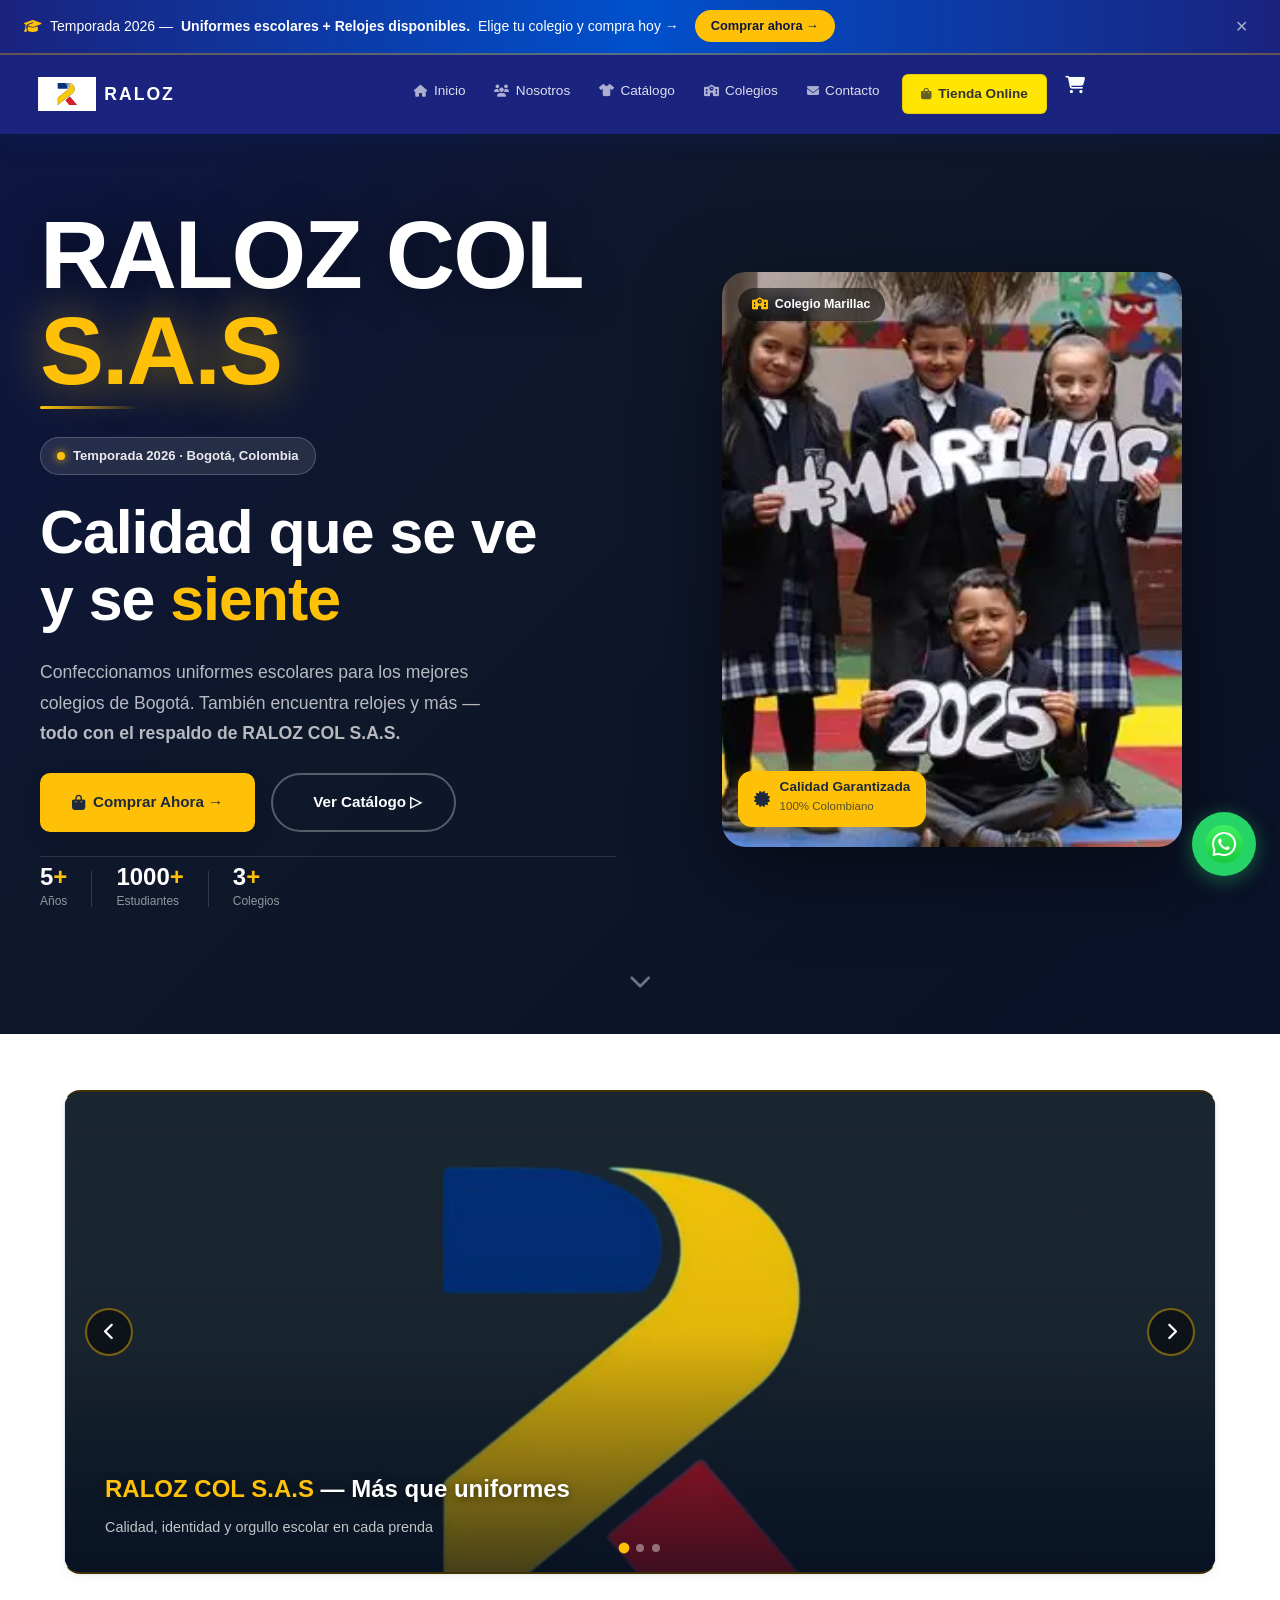
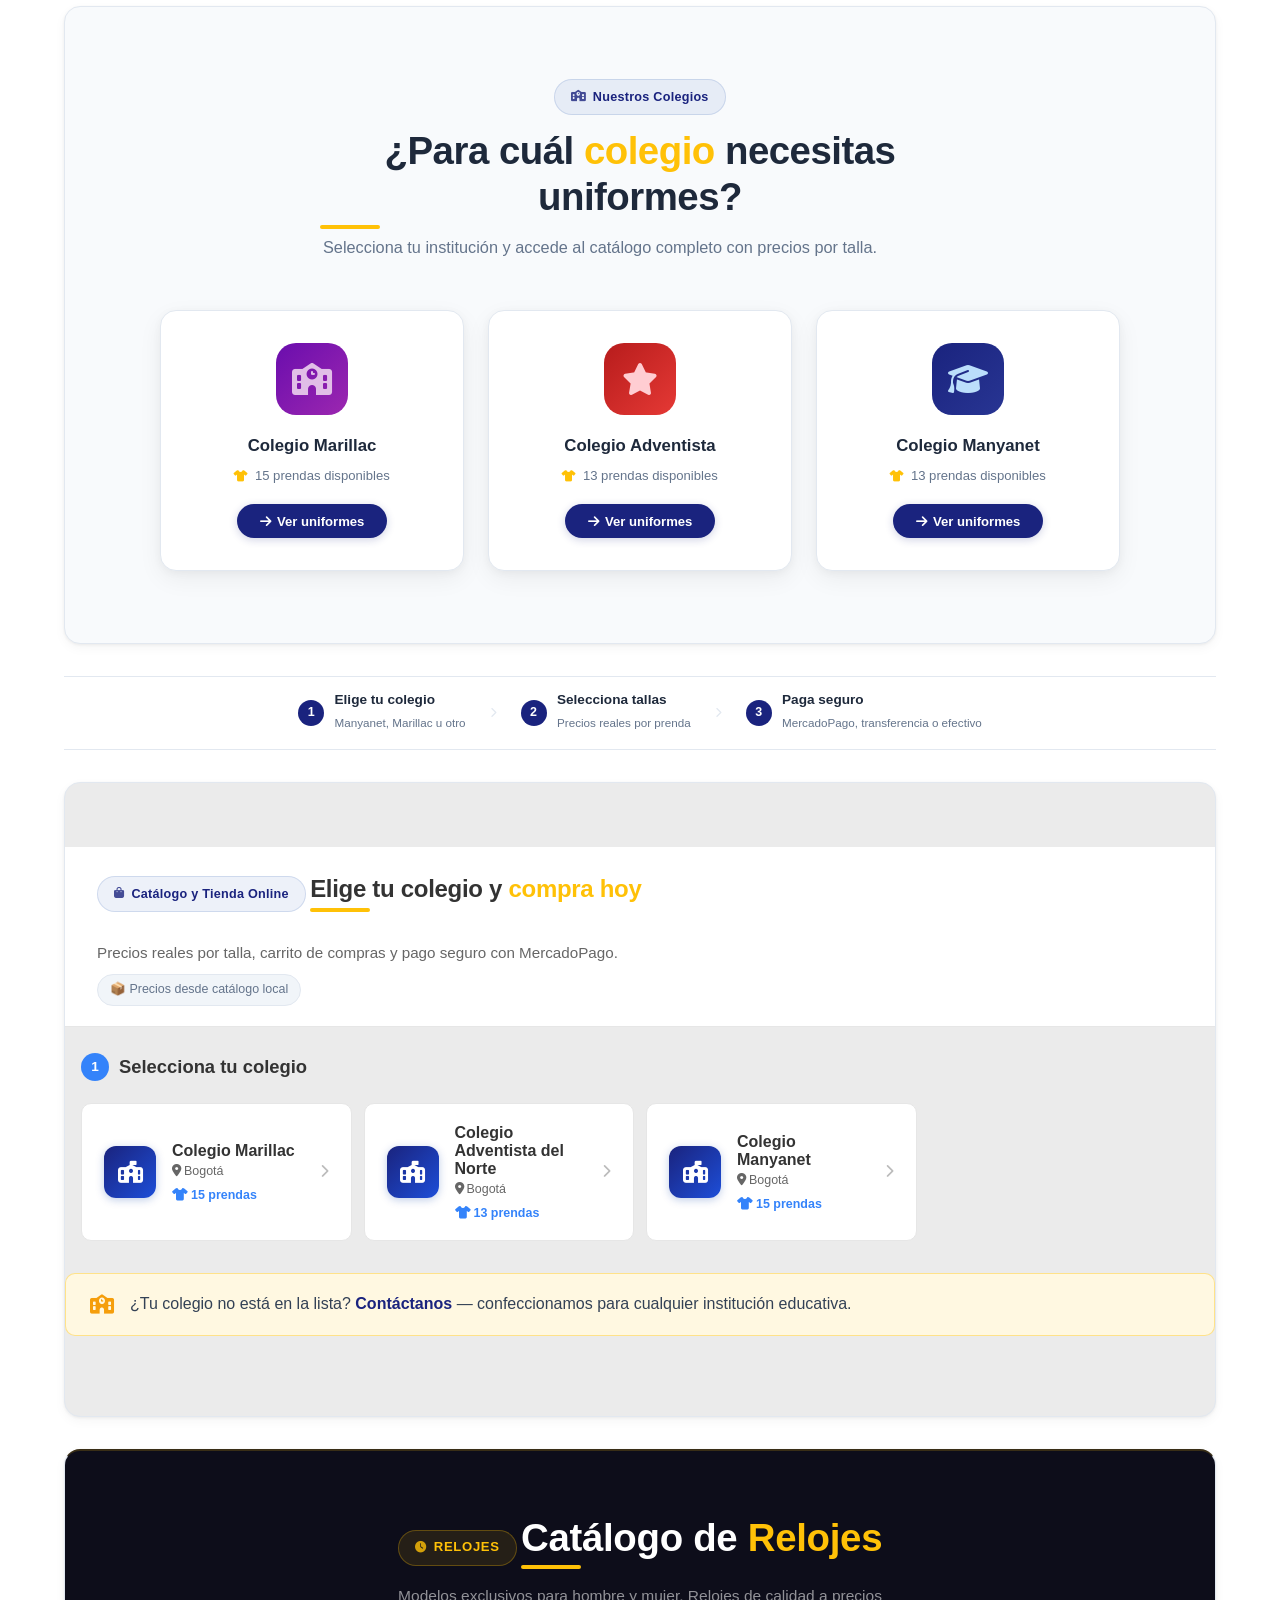
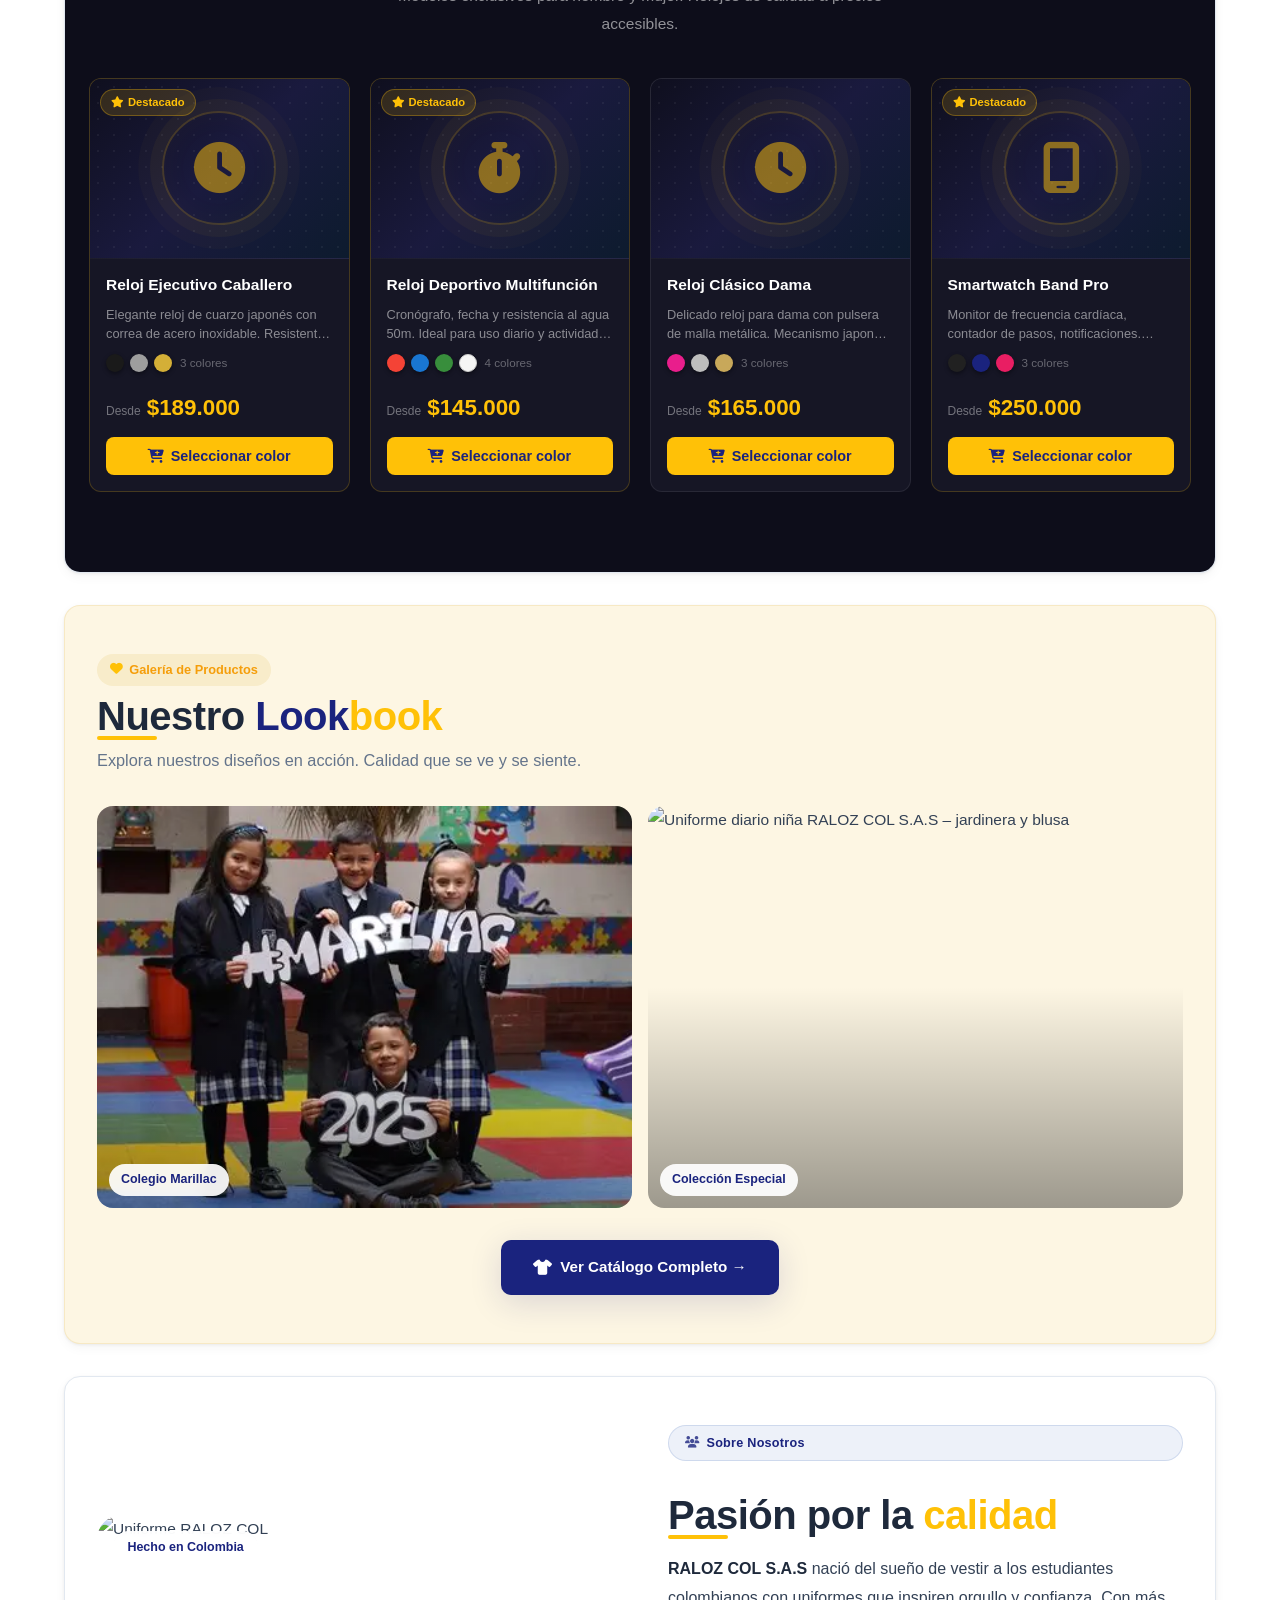
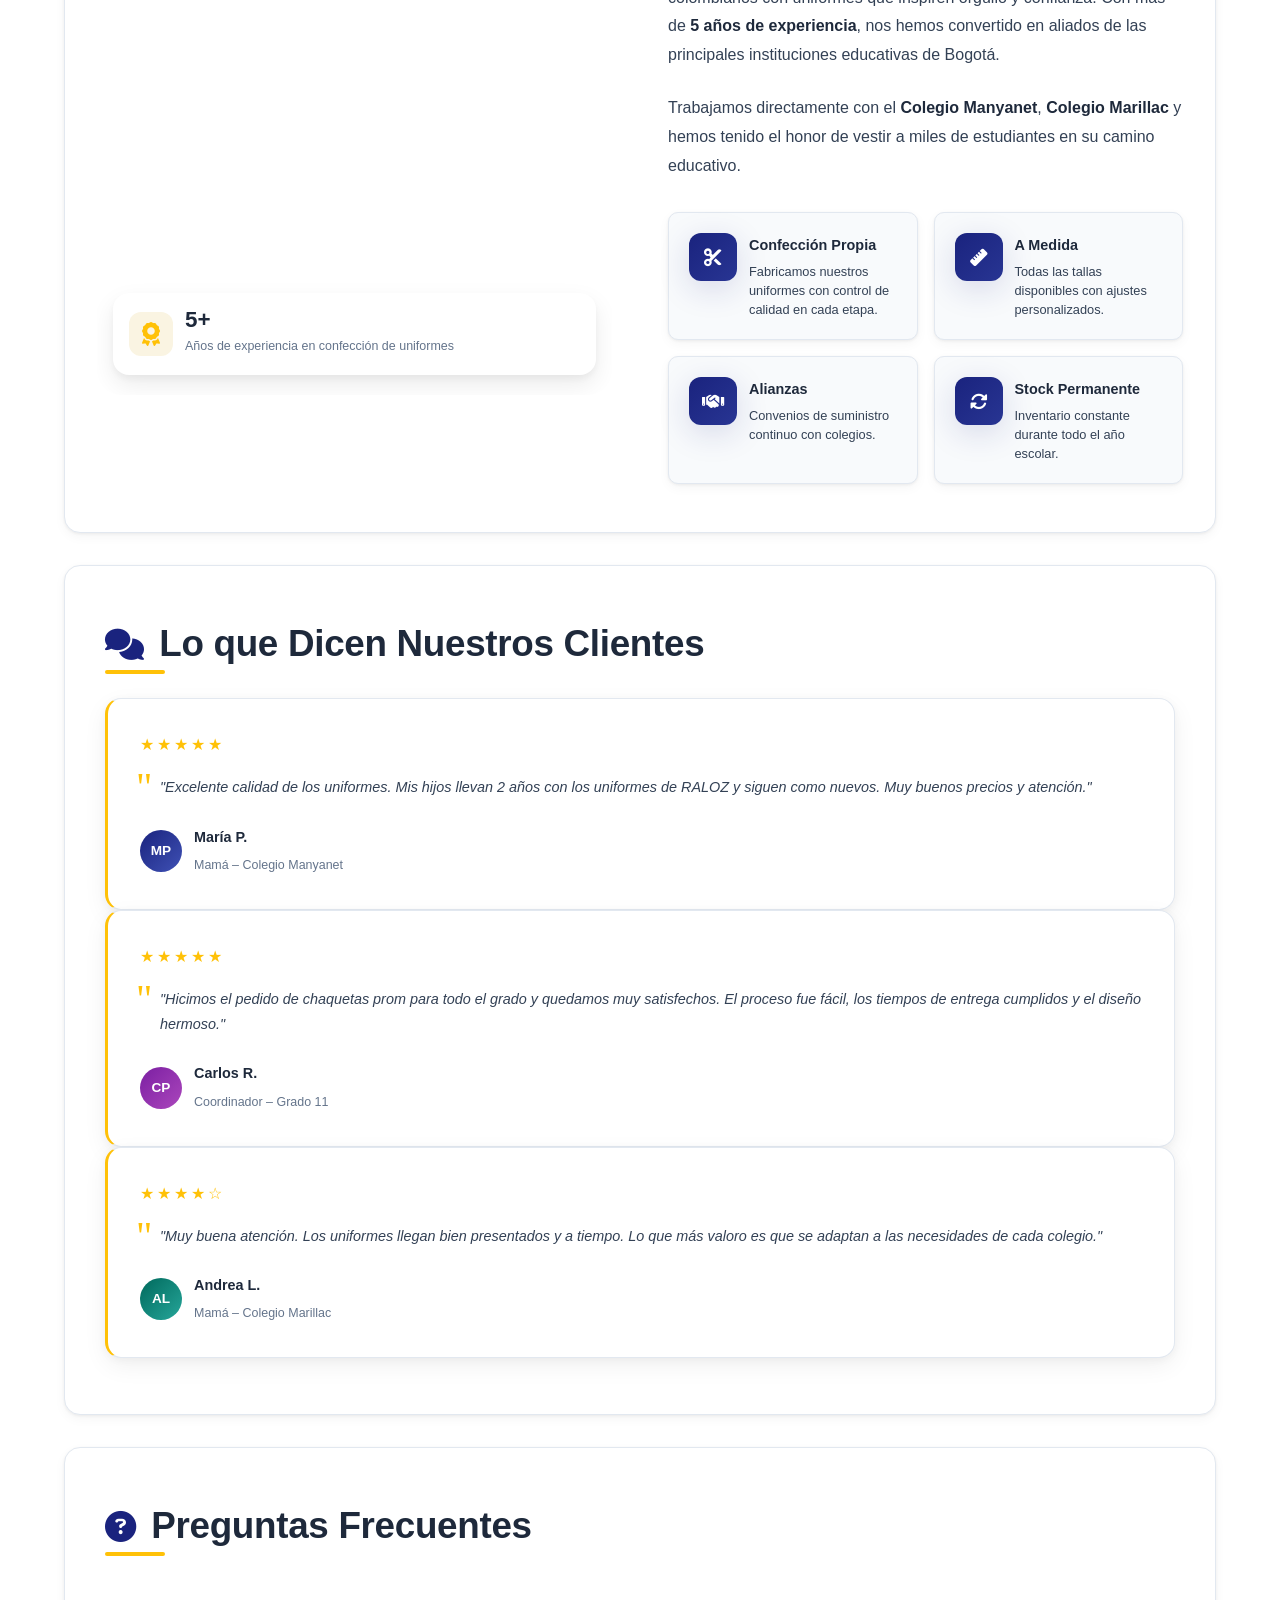
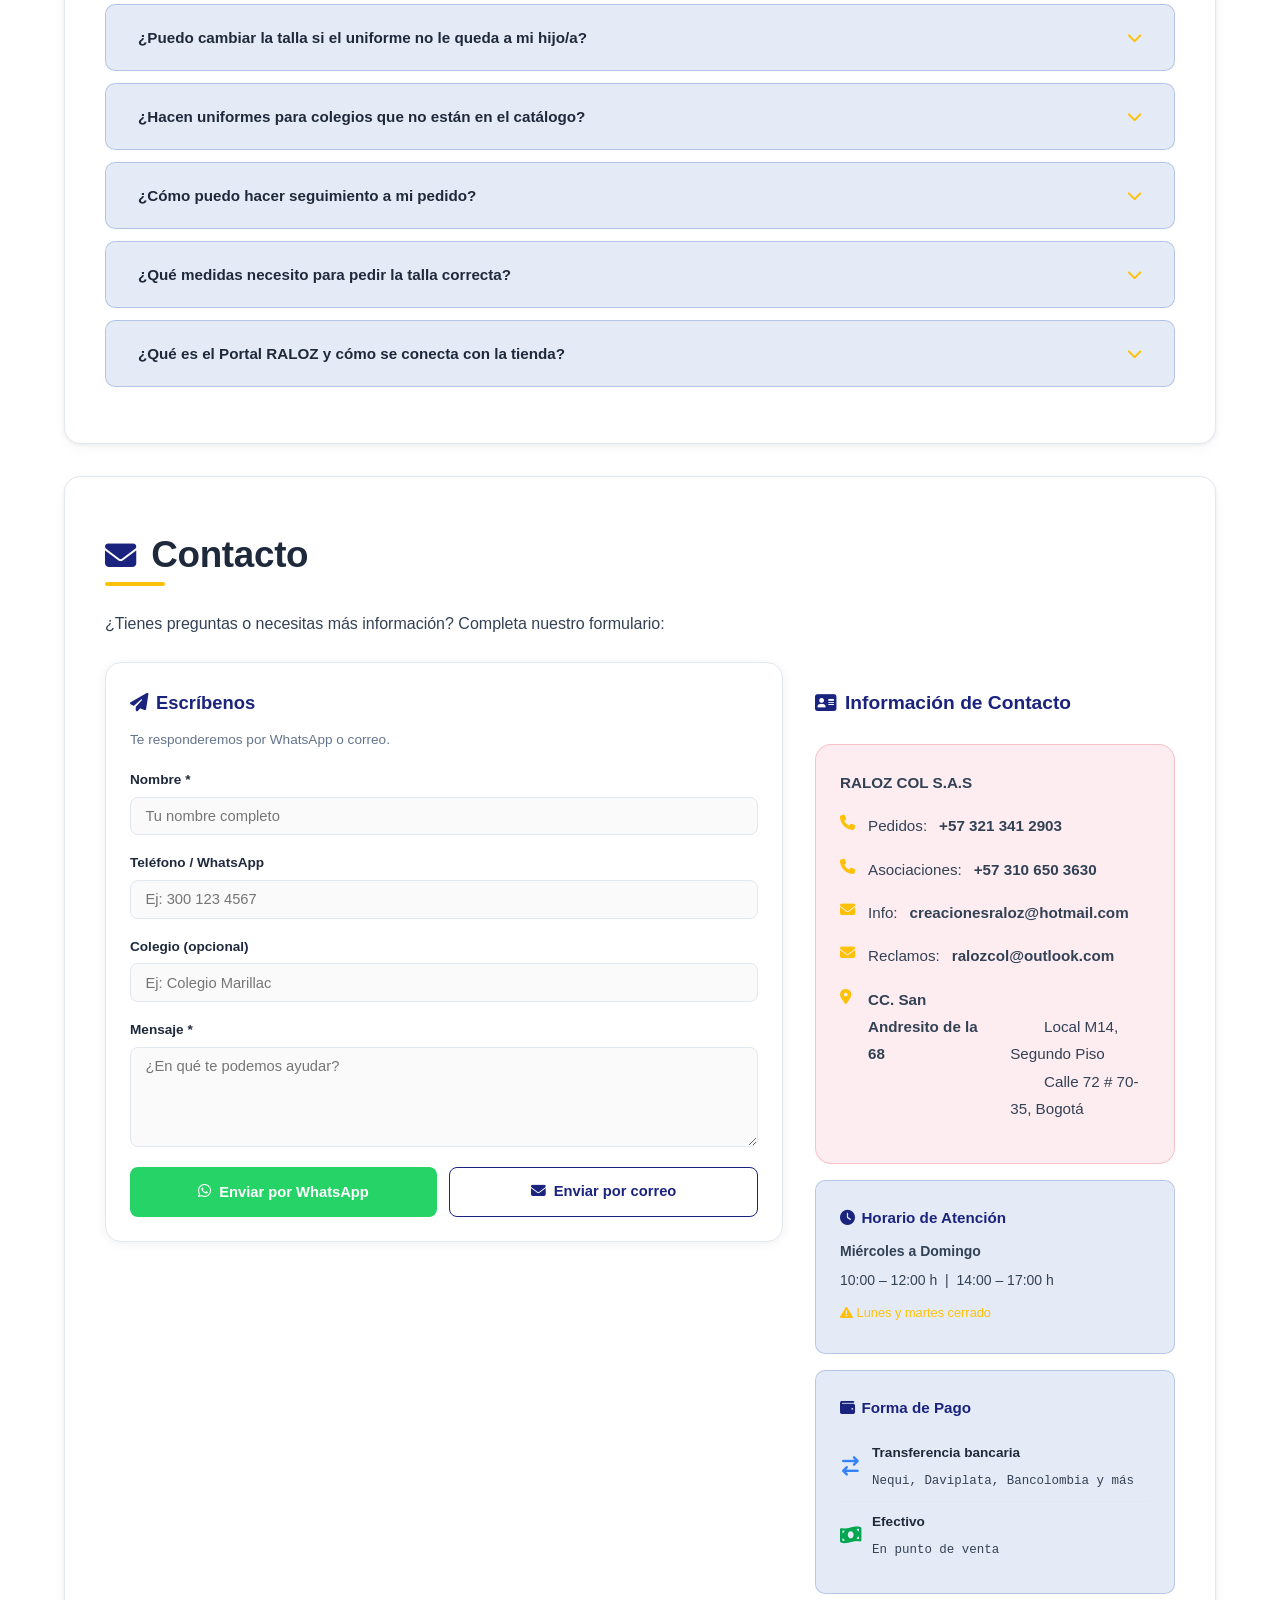
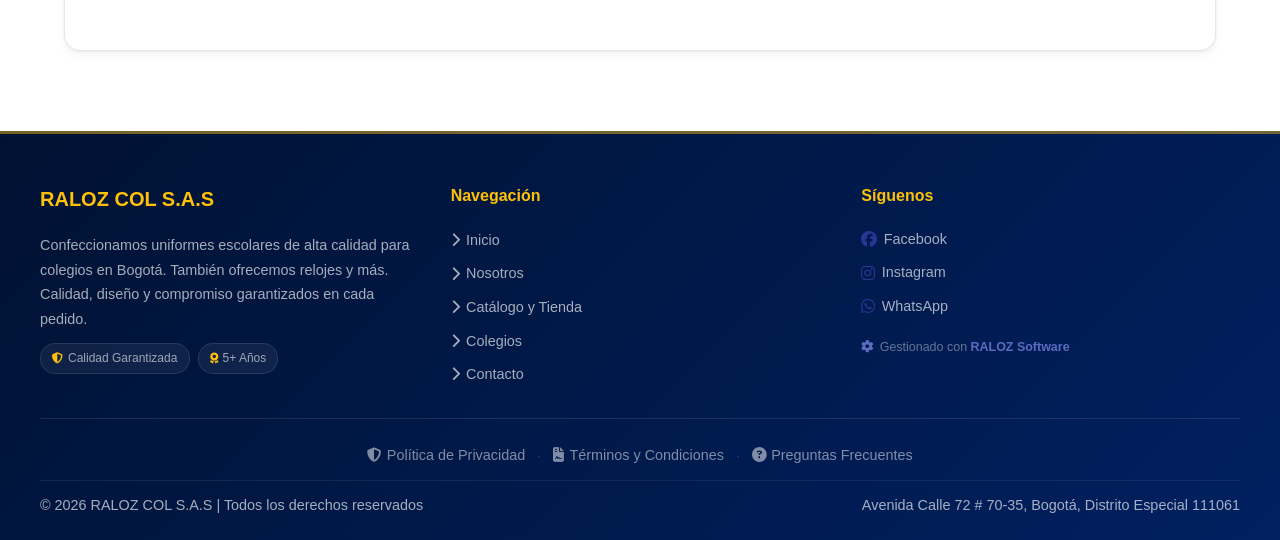
==== commit ea238322: "feat: Manyanet camiseta/chaqueta por genero (productos 19-22) - PRODUCTOS_POR_ESCUELA[3]: reemplaza " ====
--- a/index.html
+++ b/index.html
@@ -32,11 +32,11 @@
     <link href="https://fonts.googleapis.com/css2?family=DM+Sans:ital,opsz,wght@0,9..40,400;0,9..40,500;0,9..40,600;0,9..40,700;0,9..40,800;1,9..40,400&family=Inter:wght@400;500;600;700&display=swap" rel="stylesheet">
     <link rel="stylesheet" href="https://cdnjs.cloudflare.com/ajax/libs/font-awesome/6.5.0/css/all.min.css">
     <title>RALOZ COL S.A.S - Uniformes Escolares de Calidad en Bogotá – Colombia</title>
-    <link rel="stylesheet" href="css/base.css?v=20260413b">
-    <link rel="stylesheet" href="css/layout.css?v=20260413b">
-    <link rel="stylesheet" href="css/components.css?v=20260413b">
-    <link rel="stylesheet" href="css/pages.css?v=20260413b">
-    <link rel="stylesheet" href="css/responsive.css?v=20260413b">
+    <link rel="stylesheet" href="css/base.css?v=20260413c">
+    <link rel="stylesheet" href="css/layout.css?v=20260413c">
+    <link rel="stylesheet" href="css/components.css?v=20260413c">
+    <link rel="stylesheet" href="css/pages.css?v=20260413c">
+    <link rel="stylesheet" href="css/responsive.css?v=20260413c">
 </head>
 <body>
 
@@ -748,7 +748,7 @@
         </div>
     </footer>
 
-    <script type="module" src="js/main.js?v=20260413b"></script>
+    <script type="module" src="js/main.js?v=20260413c"></script>
 
     <!-- Carousel autoplay -->
     <script>
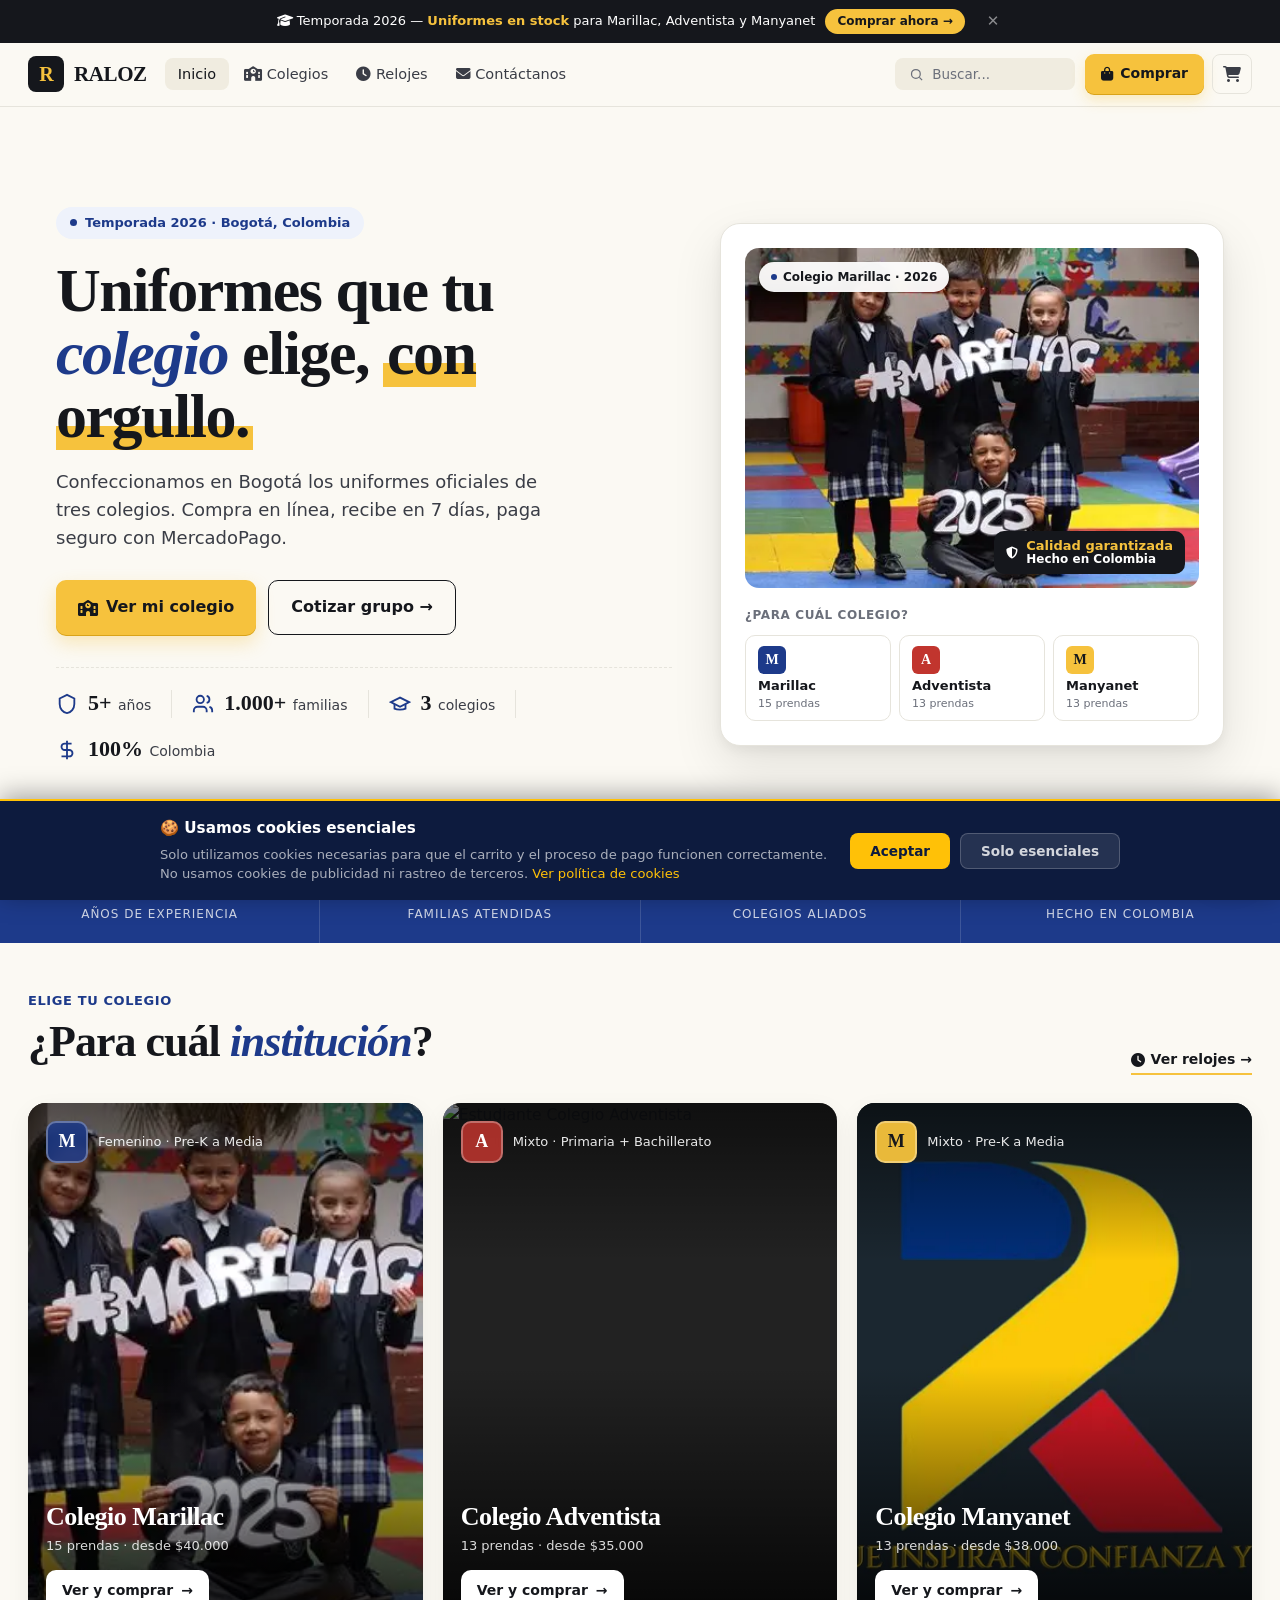
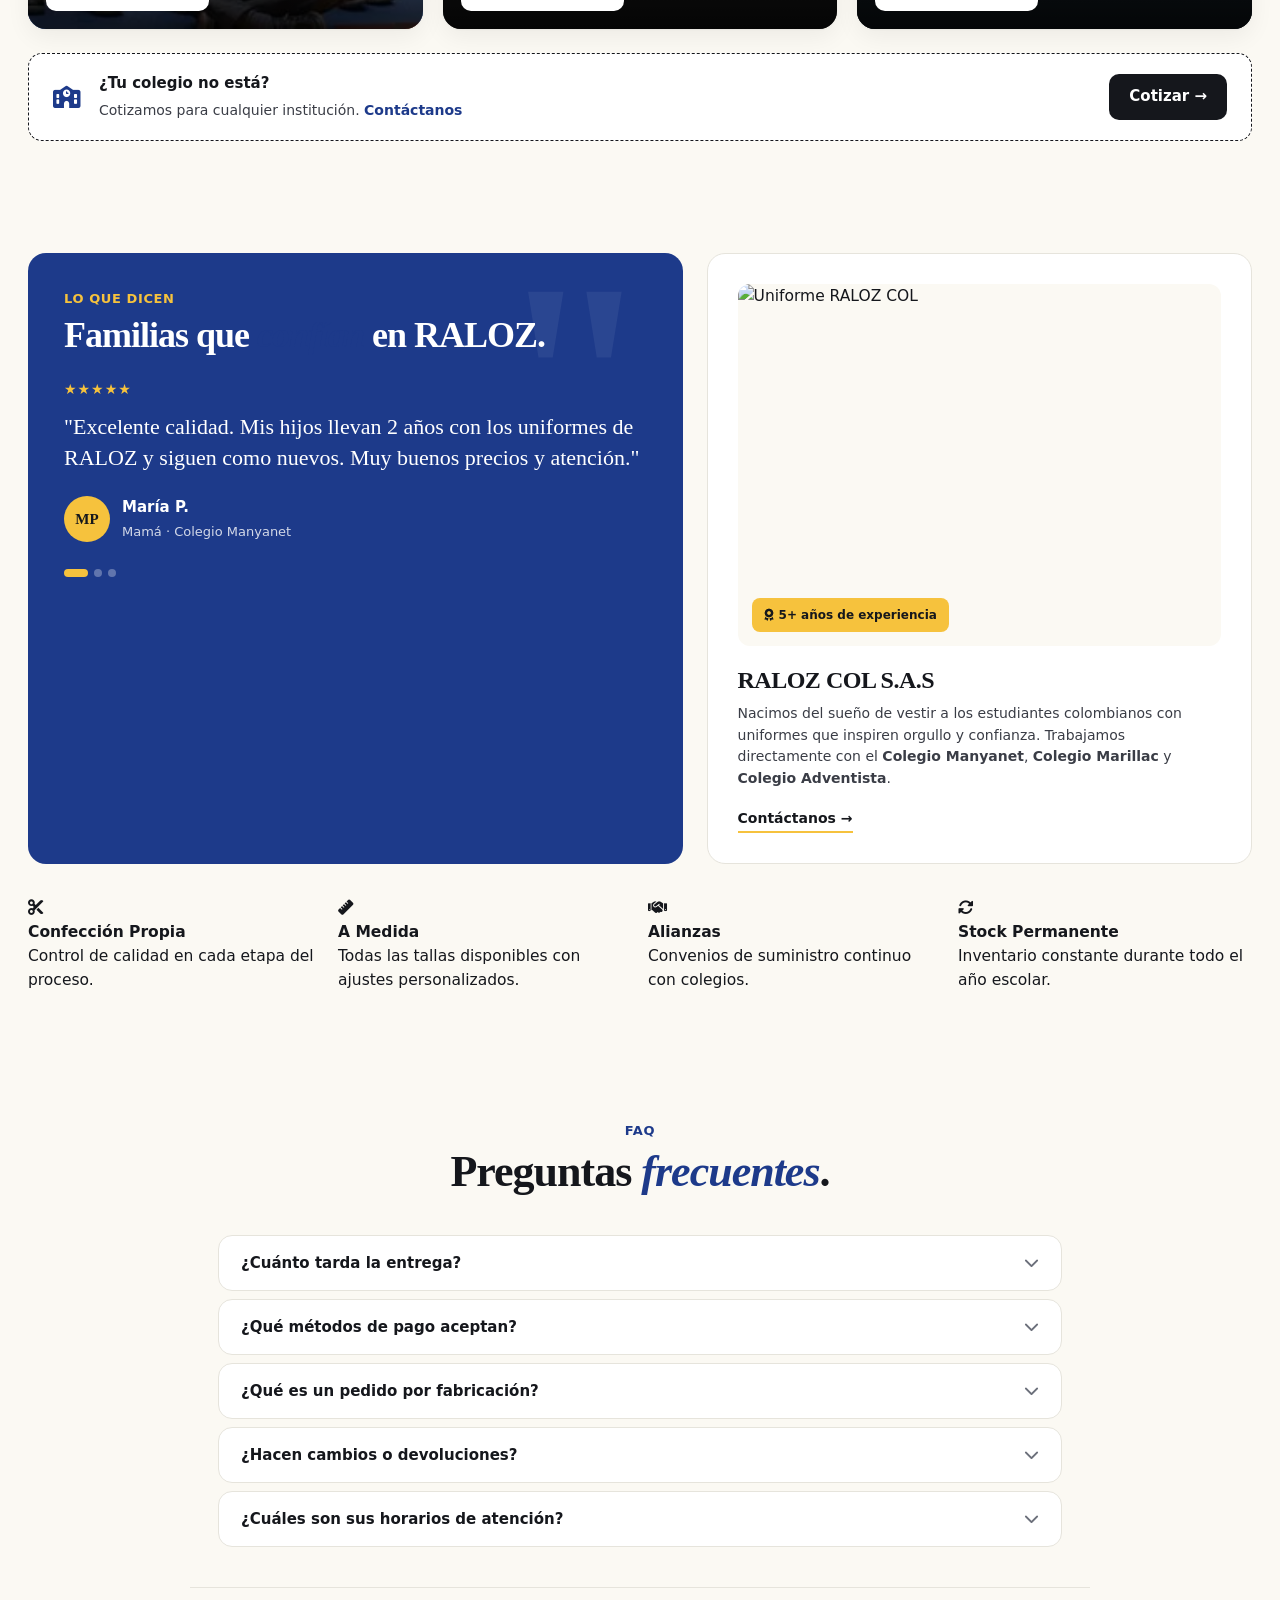
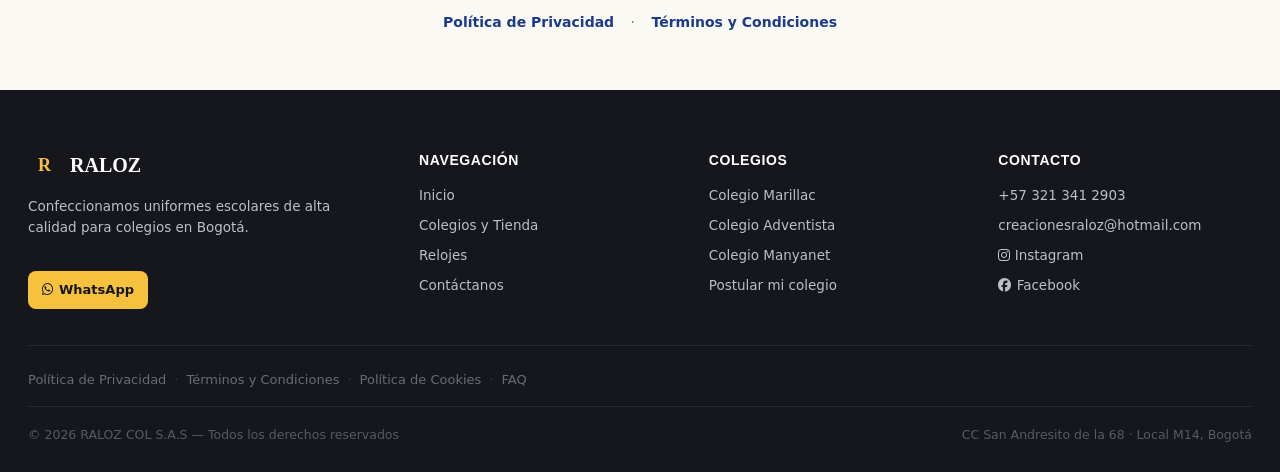
==== commit e72852a8: "feat: flujo de compra completo + rediseño visual + páginas legales Flujo de compra: - Polling post-p" ====
--- a/index.html
+++ b/index.html
@@ -3,15 +3,12 @@
 <head>
     <meta charset="UTF-8">
     <meta name="viewport" content="width=device-width, initial-scale=1.0">
-    <meta name="description" content="RALOZ COL S.A.S - Uniformes escolares de calidad en Colombia. Cotiza en línea, catálogo por colegio y pedidos personalizados. Más de 5 años de experiencia.">
-    <meta name="keywords" content="uniformes escolares, uniformes Colombia, confección uniformes, RALOZ COL, colegios Bogotá, uniformes Manyanet, uniformes Marillac, chaqueta prom, dotaciones">
-    <meta name="author" content="RALOZ COL S.A.S">
-    <meta property="og:title" content="RALOZ COL S.A.S - Uniformes Escolares de Calidad">
-    <meta property="og:description" content="Confeccionamos uniformes escolares de alta calidad para colegios en Colombia. Cotiza en línea.">
+    <meta name="description" content="RALOZ COL S.A.S — Uniformes escolares de calidad en Bogotá. Marillac, Adventista, Manyanet. Compra online con MercadoPago.">
+    <meta property="og:title" content="RALOZ COL S.A.S — Uniformes Escolares">
+    <meta property="og:description" content="Confeccionamos en Bogotá los uniformes oficiales de tres colegios. Pago seguro con MercadoPago.">
     <meta property="og:image" content="https://ralozcol-web.pages.dev/banner.webp">
     <meta property="og:url" content="https://ralozcol-web.pages.dev">
     <meta name="twitter:card" content="summary_large_image">
-    <!-- Content Security Policy: restringe qué recursos puede cargar la página -->
     <meta http-equiv="Content-Security-Policy" content="
       default-src 'self';
       script-src 'self' 'unsafe-inline';
@@ -29,788 +26,933 @@
     <link rel="apple-touch-icon" href="apple-touch-icon.png">
     <link rel="preconnect" href="https://fonts.googleapis.com">
     <link rel="preconnect" href="https://fonts.gstatic.com" crossorigin>
-    <link href="https://fonts.googleapis.com/css2?family=DM+Sans:ital,opsz,wght@0,9..40,400;0,9..40,500;0,9..40,600;0,9..40,700;0,9..40,800;1,9..40,400&family=Inter:wght@400;500;600;700&display=swap" rel="stylesheet">
+    <link href="https://fonts.googleapis.com/css2?family=DM+Sans:ital,opsz,wght@0,9..40,400;0,9..40,500;0,9..40,600;0,9..40,700;0,9..40,800;1,9..40,400&family=Fraunces:ital,opsz,wght@0,9..144,400;0,9..144,600;0,9..144,700;1,9..144,400;1,9..144,600&display=swap" rel="stylesheet">
     <link rel="stylesheet" href="https://cdnjs.cloudflare.com/ajax/libs/font-awesome/6.5.0/css/all.min.css">
-    <title>RALOZ COL S.A.S - Uniformes Escolares de Calidad en Bogotá – Colombia</title>
-    <link rel="stylesheet" href="css/base.css?v=20260413c">
-    <link rel="stylesheet" href="css/layout.css?v=20260413c">
-    <link rel="stylesheet" href="css/components.css?v=20260413c">
-    <link rel="stylesheet" href="css/pages.css?v=20260413c">
-    <link rel="stylesheet" href="css/responsive.css?v=20260413c">
+    <title>RALOZ COL S.A.S — Uniformes Escolares Bogotá</title>
+    <link rel="stylesheet" href="css/base.css?v=20260509a">
+    <link rel="stylesheet" href="css/layout.css?v=20260509a">
+    <link rel="stylesheet" href="css/components.css?v=20260509a">
+    <link rel="stylesheet" href="css/pages.css?v=20260509a">
+    <link rel="stylesheet" href="css/responsive.css?v=20260509a">
 </head>
 <body>
 
-    <!-- Barra de anuncio temporada -->
-    <div class="announcement-bar" id="announcementBar">
-        <span class="ann-text-long"><i class="fa-solid fa-graduation-cap"></i> Temporada 2026 — <strong>Uniformes escolares + Relojes disponibles.</strong> Elige tu colegio y compra hoy →</span>
-        <span class="ann-text-short"><i class="fa-solid fa-graduation-cap"></i> Temporada 2026 🎒</span>
-        <a href="#tienda-online" class="ann-cta">Comprar ahora →</a>
-        <button class="ann-close" aria-label="Cerrar anuncio" onclick="this.parentElement.style.display='none'">✕</button>
-    </div>
-
-    <!-- WhatsApp flotante -->
-    <a href="https://wa.me/573213412903?text=Hola,%20estoy%20interesado%20en%20cotizar%20uniformes%20escolares"
-       class="whatsapp-float"
-       target="_blank"
-       rel="noopener"
-       aria-label="Contactar por WhatsApp">
-        <img src="whatsapp.webp" alt="WhatsApp" width="40" height="40" loading="lazy">
+<!-- ── Announcement bar ── -->
+<div class="announcement-bar" id="announcementBar">
+    <span class="ann-text-long">
+        <i class="fa-solid fa-graduation-cap"></i>
+        Temporada 2026 — <strong>Uniformes en stock</strong> para Marillac, Adventista y Manyanet
+    </span>
+    <span class="ann-text-short"><i class="fa-solid fa-graduation-cap"></i> Temporada 2026 🎒</span>
+    <a href="#view-colegios" class="ann-cta">Comprar ahora →</a>
+    <button class="ann-close" aria-label="Cerrar anuncio" onclick="this.parentElement.style.display='none'">✕</button>
+</div>
+
+<!-- ── WhatsApp flotante ── -->
+<a href="https://wa.me/573213412903?text=Hola,%20estoy%20interesado%20en%20cotizar%20uniformes%20escolares"
+   class="whatsapp-float" target="_blank" rel="noopener" aria-label="Contactar por WhatsApp">
+    <img src="whatsapp.webp" alt="WhatsApp" width="30" height="30" loading="lazy">
+</a>
+
+<!-- ── Navegación ── -->
+<nav id="main-nav">
+    <div class="nav-brand nav-logo-wrap">
+        <a href="#view-inicio" class="nav-logo-link">
+            <span class="logo-mark">R</span>
+            <span class="nav-logo logo-wordmark">RALOZ</span>
+        </a>
+    </div>
+
+    <ul class="nav-links">
+        <li><a href="#view-inicio">Inicio</a></li>
+        <li><a href="#view-colegios"><i class="fa-solid fa-school"></i> Colegios</a></li>
+        <li><a href="#view-tienda"><i class="fa-solid fa-clock"></i> Relojes</a></li>
+        <li><a href="#view-contacto"><i class="fa-solid fa-envelope"></i> Contáctanos</a></li>
+    </ul>
+
+    <div class="nav-spacer"></div>
+
+    <button class="nav-search-bar" aria-label="Buscar uniforme">
+        <svg viewBox="0 0 24 24" fill="none" stroke="currentColor" stroke-width="2" width="15" height="15">
+            <circle cx="11" cy="11" r="7"/><path d="m21 21-4.35-4.35"/>
+        </svg>
+        Buscar...
+    </button>
+
+    <a href="#view-colegios" class="nav-tienda-btn">
+        <i class="fa-solid fa-bag-shopping"></i> Comprar
     </a>
 
-    <!-- Navegación -->
-    <nav id="main-nav">
-        <div class="nav-brand">
-            <a href="#inicio" class="nav-logo-link">
-                <img src="logo.svg" alt="RALOZ" class="nav-logo-img">
-                <span class="nav-logo">RALOZ</span>
+    <button id="navCarritoBtn" class="nav-carrito-btn" aria-label="Ver carrito">
+        <i class="fa-solid fa-cart-shopping"></i>
+        <span id="navCarritoBadge" class="nav-carrito-badge" style="display:none;">0</span>
+    </button>
+
+    <button class="nav-toggle" aria-label="Abrir menú" aria-expanded="false">
+        <i class="fa-solid fa-bars"></i>
+    </button>
+</nav>
+
+<main id="app-main">
+
+<!-- ══════════════════════════════════════════════════════════
+     VISTA INICIO — Hero + Carousel
+══════════════════════════════════════════════════════════ -->
+<div id="view-inicio" class="spa-view active">
+
+    <!-- ── Hero ── -->
+    <header id="inicio" class="hero-section">
+        <div class="hero-wrap">
+
+            <!-- Left: copy -->
+            <div class="hero-left">
+                <div class="hero-eyebrow">
+                    <span class="dot"></span> Temporada 2026 · Bogotá, Colombia
+                </div>
+                <h1>Uniformes que tu<br><em>colegio</em> elige, <span class="accent">con orgullo.</span></h1>
+                <p class="hero-lead">
+                    Confeccionamos en Bogotá los uniformes oficiales de tres colegios. Compra en línea, recibe en 7 días, paga seguro con MercadoPago.
+                </p>
+                <div class="hero-actions">
+                    <a href="#view-colegios" class="btn btn-primary">
+                        <i class="fa-solid fa-school"></i> Ver mi colegio
+                    </a>
+                    <a href="#view-contacto" class="btn btn-ghost">Cotizar grupo →</a>
+                </div>
+                <div class="trust-row">
+                    <div class="trust-item">
+                        <svg viewBox="0 0 24 24" fill="none" stroke="currentColor" stroke-width="2"><path d="M12 2 4 6v6c0 5 3.5 9.4 8 10 4.5-.6 8-5 8-10V6l-8-4Z"/></svg>
+                        <div><strong>5+</strong> años</div>
+                    </div>
+                    <div class="trust-divider"></div>
+                    <div class="trust-item">
+                        <svg viewBox="0 0 24 24" fill="none" stroke="currentColor" stroke-width="2"><path d="M16 21v-2a4 4 0 0 0-4-4H6a4 4 0 0 0-4 4v2"/><circle cx="9" cy="7" r="4"/><path d="M22 21v-2a4 4 0 0 0-3-3.87"/><path d="M16 3.13a4 4 0 0 1 0 7.75"/></svg>
+                        <div><strong>1.000+</strong> familias</div>
+                    </div>
+                    <div class="trust-divider"></div>
+                    <div class="trust-item">
+                        <svg viewBox="0 0 24 24" fill="none" stroke="currentColor" stroke-width="2"><path d="m22 10-10-5-10 5 10 5 10-5z"/><path d="M6 12v5c3 1.5 9 1.5 12 0v-5"/></svg>
+                        <div><strong>3</strong> colegios</div>
+                    </div>
+                    <div class="trust-divider"></div>
+                    <div class="trust-item">
+                        <svg viewBox="0 0 24 24" fill="none" stroke="currentColor" stroke-width="2"><path d="M12 2v20M17 5H9.5a3.5 3.5 0 0 0 0 7h5a3.5 3.5 0 0 1 0 7H6"/></svg>
+                        <div><strong>100%</strong> Colombia</div>
+                    </div>
+                </div>
+            </div>
+
+            <!-- Right: photo + quick school selector -->
+            <aside class="hero-right-card">
+                <div class="hero-photo-wrap">
+                    <img src="estudiantes-marillac.png" alt="Estudiantes Colegio Marillac" loading="eager">
+                    <div class="photo-tag" style="top:14px;left:14px;">
+                        <span class="dot"></span> Colegio Marillac · 2026
+                    </div>
+                    <div class="photo-quality" style="bottom:14px;right:14px;">
+                        <i class="fa-solid fa-shield-halved"></i>
+                        <div><strong>Calidad garantizada</strong>Hecho en Colombia</div>
+                    </div>
+                </div>
+                <div class="hero-quick">
+                    <p class="hero-quick-title">¿Para cuál colegio?</p>
+                    <div class="hero-quick-grid">
+                        <button class="quick-school" onclick="abrirTiendaColegio(1)">
+                            <span class="qs-flag b">M</span>
+                            <span class="qs-name">Marillac</span>
+                            <span class="qs-count">15 prendas</span>
+                        </button>
+                        <button class="quick-school" onclick="abrirTiendaColegio(2)">
+                            <span class="qs-flag r">A</span>
+                            <span class="qs-name">Adventista</span>
+                            <span class="qs-count">13 prendas</span>
+                        </button>
+                        <button class="quick-school" onclick="abrirTiendaColegio(3)">
+                            <span class="qs-flag y">M</span>
+                            <span class="qs-name">Manyanet</span>
+                            <span class="qs-count">13 prendas</span>
+                        </button>
+                    </div>
+                </div>
+            </aside>
+
+        </div>
+    </header>
+
+    <!-- ── Barra de stats ── -->
+    <div class="inicio-stats-bar">
+        <div class="inicio-stat"><strong>5+</strong><span>Años de experiencia</span></div>
+        <div class="inicio-stat"><strong>1.000+</strong><span>Familias atendidas</span></div>
+        <div class="inicio-stat"><strong>3</strong><span>Colegios aliados</span></div>
+        <div class="inicio-stat"><strong>100%</strong><span>Hecho en Colombia</span></div>
+    </div>
+
+    <!-- ── Elige tu colegio ── -->
+    <section style="padding:48px 28px 56px;max-width:1280px;margin:0 auto;">
+        <div class="section-head" style="margin-bottom:28px;">
+            <div>
+                <span class="section-eyebrow">Elige tu colegio</span>
+                <h2 class="section-title">¿Para cuál <em>institución</em>?</h2>
+            </div>
+            <a href="#view-tienda" class="section-link">
+                <i class="fa-solid fa-clock"></i> Ver relojes →
             </a>
         </div>
-        <button class="nav-toggle" aria-label="Abrir menú de navegación" aria-expanded="false">☰</button>
-        <ul>
-            <li><a href="#inicio"><i class="fa-solid fa-house"></i> Inicio</a></li>
-            <li><a href="#quienes-somos"><i class="fa-solid fa-users"></i> Nosotros</a></li>
-            <li><a href="#tienda-online"><i class="fa-solid fa-shirt"></i> Catálogo</a></li>
-            <li><a href="#tienda-online"><i class="fa-solid fa-school"></i> Colegios</a></li>
-            <li><a href="#contacto"><i class="fa-solid fa-envelope"></i> Contacto</a></li>
-            <li>
-                <a href="#tienda-online" class="nav-tienda-btn">
-                    <i class="fa-solid fa-bag-shopping"></i> Tienda Online
-                </a>
-            </li>
-            <li>
-                <button id="navCarritoBtn" class="nav-carrito-btn" aria-label="Ver carrito">
-                    <i class="fa-solid fa-cart-shopping"></i>
-                    <span id="navCarritoBadge" class="nav-carrito-badge" style="display:none;">0</span>
+        <div class="colegios-grid">
+            <article class="colegio-card" onclick="abrirTiendaColegio(1)" role="button" tabindex="0" aria-label="Ver uniformes Colegio Marillac">
+                <img src="estudiantes-marillac.png" alt="Estudiantes Colegio Marillac" loading="eager">
+                <div class="colegio-shade"></div>
+                <div class="colegio-top">
+                    <div class="colegio-shield b">M</div>
+                    <span class="colegio-toplabel">Femenino · Pre-K a Media</span>
+                </div>
+                <div class="colegio-bottom">
+                    <h3 class="colegio-name">Colegio Marillac</h3>
+                    <p class="colegio-meta">15 prendas · desde $40.000</p>
+                    <div class="colegio-cta">Ver y comprar <span class="arrow">→</span></div>
+                </div>
+            </article>
+            <article class="colegio-card" onclick="abrirTiendaColegio(2)" role="button" tabindex="0" aria-label="Ver uniformes Colegio Adventista">
+                <img src="uniforme-nina.png" alt="Estudiante Colegio Adventista" loading="lazy">
+                <div class="colegio-shade"></div>
+                <div class="colegio-top">
+                    <div class="colegio-shield r">A</div>
+                    <span class="colegio-toplabel">Mixto · Primaria + Bachillerato</span>
+                </div>
+                <div class="colegio-bottom">
+                    <h3 class="colegio-name">Colegio Adventista</h3>
+                    <p class="colegio-meta">13 prendas · desde $35.000</p>
+                    <div class="colegio-cta">Ver y comprar <span class="arrow">→</span></div>
+                </div>
+            </article>
+            <article class="colegio-card" onclick="abrirTiendaColegio(3)" role="button" tabindex="0" aria-label="Ver uniformes Colegio Manyanet">
+                <img src="banner.webp" alt="Estudiantes Colegio Manyanet" loading="lazy">
+                <div class="colegio-shade"></div>
+                <div class="colegio-top">
+                    <div class="colegio-shield y">M</div>
+                    <span class="colegio-toplabel">Mixto · Pre-K a Media</span>
+                </div>
+                <div class="colegio-bottom">
+                    <h3 class="colegio-name">Colegio Manyanet</h3>
+                    <p class="colegio-meta">13 prendas · desde $38.000</p>
+                    <div class="colegio-cta">Ver y comprar <span class="arrow">→</span></div>
+                </div>
+            </article>
+        </div>
+        <div class="colegios-extra" style="margin-top:24px;">
+            <i class="fa-solid fa-school" style="font-size:22px;color:var(--blue);flex-shrink:0;"></i>
+            <div class="cx-text">
+                <strong>¿Tu colegio no está?</strong>
+                <span>Cotizamos para cualquier institución. <a href="#view-contacto" style="color:var(--blue);font-weight:600;">Contáctanos</a></span>
+            </div>
+            <a href="#view-contacto" class="btn btn-dark">Cotizar →</a>
+        </div>
+    </section>
+
+    <!-- ── Nosotros + Testimonios ── -->
+    <section style="padding:56px 28px 72px;max-width:1280px;margin:0 auto;">
+        <div class="duo-grid">
+
+            <!-- Testimonios -->
+            <div class="testimonios-block">
+                <span class="section-eyebrow test-eyebrow">Lo que dicen</span>
+                <h2 class="section-title test-title" style="font-size:clamp(24px,3vw,36px);">Familias que <em>confían</em> en RALOZ.</h2>
+                <div class="test-stars">★★★★★</div>
+                <p class="test-quote">"Excelente calidad. Mis hijos llevan 2 años con los uniformes de RALOZ y siguen como nuevos. Muy buenos precios y atención."</p>
+                <div class="test-author">
+                    <div class="test-avatar">MP</div>
+                    <div>
+                        <strong>María P.</strong>
+                        <span>Mamá · Colegio Manyanet</span>
+                    </div>
+                </div>
+                <div class="test-pagination">
+                    <div class="dots">
+                        <div class="dot active"></div>
+                        <div class="dot"></div>
+                        <div class="dot"></div>
+                    </div>
+                </div>
+            </div>
+
+            <!-- Nosotros -->
+            <div class="nosotros-block">
+                <div class="nosotros-photo">
+                    <img src="uniforme-nina.png" alt="Uniforme RALOZ COL" loading="lazy">
+                    <div class="nosotros-badge">
+                        <i class="fa-solid fa-award"></i> 5+ años de experiencia
+                    </div>
+                </div>
+                <h3>RALOZ COL S.A.S</h3>
+                <p>Nacimos del sueño de vestir a los estudiantes colombianos con uniformes que inspiren orgullo y confianza. Trabajamos directamente con el <strong>Colegio Manyanet</strong>, <strong>Colegio Marillac</strong> y <strong>Colegio Adventista</strong>.</p>
+                <a href="#view-contacto" class="nosotros-link">Contáctanos →</a>
+            </div>
+
+        </div>
+
+        <!-- Features grid -->
+        <div style="display:grid;grid-template-columns:repeat(4,1fr);gap:16px;margin-top:32px;" class="quienes-feature-grid">
+            <div class="quienes-feature">
+                <div class="feature-icon-box"><i class="fa-solid fa-scissors"></i></div>
+                <div>
+                    <h4>Confección Propia</h4>
+                    <p>Control de calidad en cada etapa del proceso.</p>
+                </div>
+            </div>
+            <div class="quienes-feature">
+                <div class="feature-icon-box"><i class="fa-solid fa-ruler"></i></div>
+                <div>
+                    <h4>A Medida</h4>
+                    <p>Todas las tallas disponibles con ajustes personalizados.</p>
+                </div>
+            </div>
+            <div class="quienes-feature">
+                <div class="feature-icon-box"><i class="fa-solid fa-handshake"></i></div>
+                <div>
+                    <h4>Alianzas</h4>
+                    <p>Convenios de suministro continuo con colegios.</p>
+                </div>
+            </div>
+            <div class="quienes-feature">
+                <div class="feature-icon-box"><i class="fa-solid fa-rotate"></i></div>
+                <div>
+                    <h4>Stock Permanente</h4>
+                    <p>Inventario constante durante todo el año escolar.</p>
+                </div>
+            </div>
+        </div>
+    </section>
+
+    <!-- ── FAQ ── -->
+    <section id="faq" style="padding:56px 28px 40px;max-width:900px;margin:0 auto;">
+        <div class="faq-head">
+            <span class="section-eyebrow">FAQ</span>
+            <h2 class="section-title">Preguntas <em>frecuentes</em>.</h2>
+        </div>
+        <div class="faq-list">
+
+            <div class="faq-item">
+                <button class="faq-question" aria-expanded="false">
+                    ¿Cuánto tarda la entrega?
+                    <i class="fa-solid fa-chevron-down faq-icon"></i>
                 </button>
-            </li>
-        </ul>
-    </nav>
-
-    <!-- Hero / Header -->
-    <header id="inicio">
-        <div class="hero-split">
-            <div class="hero-left">
-                <div class="hero-brand-name">RALOZ COL <span class="txt-gold">S.A.S</span></div>
-                <div class="hero-badge"><span class="hero-badge-dot"></span> Temporada 2026 · Bogotá, Colombia</div>
-                <h1>Calidad que se ve<br>y se <span>siente</span></h1>
-                <p>Confeccionamos uniformes escolares para los mejores colegios de Bogotá. También encuentra relojes y más — <strong>todo con el respaldo de RALOZ COL S.A.S.</strong></p>
-                <div class="hero-actions">
-                    <a href="#tienda-online" class="btn-primary">
-                        <i class="fa-solid fa-bag-shopping"></i> Comprar Ahora →
-                    </a>
-                    <a href="#tienda-online" class="btn-secondary">
-                        <i class="fa-solid fa-grid-2"></i> Ver Catálogo ▷
-                    </a>
-                </div>
-                <div class="hero-stats-strip">
-                    <div class="hero-stat"><strong>5<span>+</span></strong><span>Años</span></div>
-                    <div class="hero-stat-div"></div>
-                    <div class="hero-stat"><strong>1000<span>+</span></strong><span>Estudiantes</span></div>
-                    <div class="hero-stat-div"></div>
-                    <div class="hero-stat"><strong>3<span>+</span></strong><span>Colegios</span></div>
-                </div>
-            </div>
-            <div class="hero-right">
-                <div class="hero-photo-card">
-                    <img src="estudiantes-marillac.png" alt="Estudiantes Colegio Marillac" loading="eager">
-                    <div class="hero-photo-label">
-                        <i class="fa-solid fa-school"></i> Colegio Marillac
-                    </div>
-                    <div class="hero-quality-badge">
-                        <i class="fa-solid fa-certificate"></i>
+                <div class="faq-answer">
+                    <p>Los pedidos con stock disponible se entregan en <strong>5 a 7 días hábiles</strong> en Bogotá. Para pedidos por fabricación, el tiempo es de 1 a 2 meses.</p>
+                </div>
+            </div>
+
+            <div class="faq-item">
+                <button class="faq-question" aria-expanded="false">
+                    ¿Qué métodos de pago aceptan?
+                    <i class="fa-solid fa-chevron-down faq-icon"></i>
+                </button>
+                <div class="faq-answer">
+                    <p>Aceptamos <strong>MercadoPago</strong> (tarjeta, PSE, Nequi, Daviplata, efectivo Efecty), <strong>transferencia bancaria</strong> y <strong>efectivo</strong> en punto de venta.</p>
+                </div>
+            </div>
+
+            <div class="faq-item">
+                <button class="faq-question" aria-expanded="false">
+                    ¿Qué es un pedido por fabricación?
+                    <i class="fa-solid fa-chevron-down faq-icon"></i>
+                </button>
+                <div class="faq-answer">
+                    <p>Cuando una prenda o talla no tiene stock la confeccionamos especialmente. Requiere un <strong>abono del 50%</strong> y el resto se paga al entregar. Tiempo: 1–2 meses.</p>
+                </div>
+            </div>
+
+            <div class="faq-item">
+                <button class="faq-question" aria-expanded="false">
+                    ¿Hacen cambios o devoluciones?
+                    <i class="fa-solid fa-chevron-down faq-icon"></i>
+                </button>
+                <div class="faq-answer">
+                    <p>Sí, aceptamos cambios de talla dentro de los <strong>15 días</strong> posteriores a la entrega, si la prenda está sin uso ni alteraciones.</p>
+                </div>
+            </div>
+
+            <div class="faq-item">
+                <button class="faq-question" aria-expanded="false">
+                    ¿Cuáles son sus horarios de atención?
+                    <i class="fa-solid fa-chevron-down faq-icon"></i>
+                </button>
+                <div class="faq-answer">
+                    <p><strong>CC San Andresito de la 68, Local M14 (2° piso)</strong> — <strong>Miércoles a Domingo</strong>, 10:00–12:00 y 14:00–17:00. Lunes y martes cerrado.</p>
+                </div>
+            </div>
+
+        </div>
+    </section>
+
+    <!-- ── Políticas ── -->
+    <section style="padding:24px 28px 56px;max-width:900px;margin:0 auto;text-align:center;border-top:1px solid var(--border,#eee);">
+        <p style="font-size:14px;color:var(--muted);">
+            <a href="politicas.html" style="color:var(--blue);font-weight:600;">Política de Privacidad</a>
+            <span style="margin:0 12px;color:var(--muted);">·</span>
+            <a href="terminos.html" style="color:var(--blue);font-weight:600;">Términos y Condiciones</a>
+        </p>
+    </section>
+
+</div><!-- /view-inicio -->
+
+
+<!-- ══════════════════════════════════════════════════════════
+     VISTA COLEGIOS — Catálogo de uniformes
+══════════════════════════════════════════════════════════ -->
+<div id="view-colegios" class="spa-view">
+
+    <!-- ── Tienda Online (JS-driven) ── -->
+    <section id="tienda-online" style="padding:40px 28px 72px;max-width:1280px;margin:0 auto;">
+        <span id="tiendaApiInd" class="tienda-api-ind" style="opacity:1;"></span>
+
+        <!-- Loading -->
+        <div id="tiendaLoading" class="tienda-loading-inner">
+            <div class="spinner"></div>
+            <p>Preparando tienda...</p>
+        </div>
+
+        <!-- Contenido JS -->
+        <div id="tiendaContenido" style="display:none;">
+
+            <!-- Paso 1: elegir colegio -->
+            <div id="tiendaPaso1">
+                <h3 style="font-family:'Fraunces',serif;font-size:20px;font-weight:600;margin:0 0 16px;color:var(--ink);">Selecciona tu colegio</h3>
+                <div id="tiendaColegiosGrid" class="tienda-colegios-grid"></div>
+            </div>
+
+            <!-- Paso 2: catálogo -->
+            <div id="tiendaPaso2" style="display:none;">
+                <div style="display:flex;align-items:center;gap:16px;margin-bottom:20px;flex-wrap:wrap;">
+                    <button id="tiendaVolverColegios">
+                        <i class="fa-solid fa-arrow-left"></i> Cambiar colegio
+                    </button>
+                    <span class="tienda-colegio-titulo" id="tiendaColegioNombre"></span>
+                </div>
+                <div id="tiendaTipoFiltros" class="filter-chips" style="margin-bottom:20px;"></div>
+                <div id="tiendaProductosGrid" class="tienda-grid-productos"></div>
+            </div>
+
+        </div>
+    </section>
+
+    <!-- ── Carrito flotante ── -->
+    <div id="carritoFloat" class="carrito-float" style="display:none;">
+        <button id="carritoBtn" class="carrito-btn" aria-label="Ver carrito">
+            <i class="fa-solid fa-cart-shopping"></i>
+            <span id="carritoBadge" class="carrito-badge">0</span>
+        </button>
+    </div>
+
+</div><!-- /view-colegios -->
+
+
+<!-- ══════════════════════════════════════════════════════════
+     VISTA TIENDA — Relojes
+══════════════════════════════════════════════════════════ -->
+<div id="view-tienda" class="spa-view">
+
+    <section id="tienda-relojes" style="padding:56px 28px 72px;max-width:1280px;margin:0 auto;">
+        <div class="section-head">
+            <div>
+                <span class="section-eyebrow">Relojes</span>
+                <h2 class="section-title">Catálogo de <em>relojes</em>.</h2>
+                <p class="section-sub">Modelos exclusivos para hombre y mujer. Calidad a precios accesibles.</p>
+            </div>
+        </div>
+
+        <div class="relojes-side-banner">
+            <i class="fa-solid fa-clock" style="font-size:52px;color:var(--yellow);flex-shrink:0;"></i>
+            <div class="rsb-content">
+                <h3>Relojes de Calidad</h3>
+                <p>Colección exclusiva. Disponibles en múltiples colores y estilos.</p>
+                <span style="font-size:13px;color:rgba(255,255,255,0.55);">
+                    <i class="fa-solid fa-shield-halved"></i> Garantía incluida · Entrega inmediata
+                </span>
+            </div>
+        </div>
+
+        <div id="relojesGrid" class="relojes-grid"></div>
+    </section>
+
+</div><!-- /view-tienda -->
+
+
+
+<!-- ══════════════════════════════════════════════════════════
+     VISTA CONTACTO — FAQ + Formulario
+══════════════════════════════════════════════════════════ -->
+<div id="view-contacto" class="spa-view">
+
+    <!-- Contacto -->
+    <section id="contacto" style="padding:0 28px 72px;max-width:1280px;margin:0 auto;">
+        <div class="section-head" style="margin-bottom:32px;">
+            <div>
+                <span class="section-eyebrow">Contacto</span>
+                <h2 class="section-title">Escríbenos, <em>te respondemos</em>.</h2>
+            </div>
+        </div>
+
+        <div class="contacto-grid">
+
+            <!-- Info -->
+            <div class="contacto-info">
+                <div class="contacto-channels">
+                    <div class="contacto-channel">
+                        <div class="contacto-channel-icon wa"><i class="fa-brands fa-whatsapp"></i></div>
                         <div>
-                            <strong>Calidad Garantizada</strong>
-                            <small>100% Colombiano</small>
+                            <strong>WhatsApp (pedidos)</strong>
+                            <span><a href="tel:+573213412903" style="color:var(--muted);">+57 321 341 2903</a></span>
                         </div>
                     </div>
-                </div>
-            </div>
-        </div>
-        <a href="#tienda-online" class="scroll-indicator" aria-label="Ir al contenido">
-            <i class="fa-solid fa-chevron-down"></i>
-        </a>
-    </header>
-
-    <main>
-
-        <!-- Carousel de imágenes -->
-        <section id="carousel-section" aria-label="Galería de imágenes RALOZ">
-            <div class="carousel-wrapper">
-                <div class="carousel-track" id="carouselTrack">
-                    <div class="carousel-slide">
-                        <img src="banner.webp" alt="RALOZ COL S.A.S - Uniformes Escolares" loading="eager">
-                        <div class="carousel-slide-overlay">
-                            <div class="carousel-slide-caption"><span>RALOZ COL S.A.S</span> — Más que uniformes</div>
-                            <div class="carousel-slide-sub">Calidad, identidad y orgullo escolar en cada prenda</div>
+                    <div class="contacto-channel">
+                        <div class="contacto-channel-icon wa"><i class="fa-brands fa-whatsapp"></i></div>
+                        <div>
+                            <strong>WhatsApp (asociaciones)</strong>
+                            <span><a href="tel:+573106503630" style="color:var(--muted);">+57 310 650 3630</a></span>
                         </div>
                     </div>
-                    <div class="carousel-slide">
-                        <img src="estudiantes-marillac.png" alt="Estudiantes Colegio Marillac con uniformes RALOZ" loading="lazy">
-                        <div class="carousel-slide-overlay">
-                            <div class="carousel-slide-caption">Colegio <span>Marillac</span></div>
-                            <div class="carousel-slide-sub">Uniformes que reflejan la identidad de tu institución</div>
+                    <div class="contacto-channel">
+                        <div class="contacto-channel-icon mail"><i class="fa-solid fa-envelope"></i></div>
+                        <div>
+                            <strong>Correo</strong>
+                            <span><a href="mailto:creacionesraloz@hotmail.com" style="color:var(--muted);">creacionesraloz@hotmail.com</a></span>
                         </div>
                     </div>
-                    <div class="carousel-slide">
-                        <img src="uniforme-nina.png" alt="Uniforme niña RALOZ COL S.A.S" loading="lazy">
-                        <div class="carousel-slide-overlay">
-                            <div class="carousel-slide-caption">Diseños para <span>todos</span></div>
-                            <div class="carousel-slide-sub">Tallas desde la 4 hasta XL — pídela en nuestra tienda online</div>
+                    <div class="contacto-channel">
+                        <div class="contacto-channel-icon map"><i class="fa-solid fa-location-dot"></i></div>
+                        <div>
+                            <strong>Punto de venta</strong>
+                            <span>CC San Andresito de la 68 · Local M14, 2° piso · Calle 72 # 70-35, Bogotá</span>
                         </div>
                     </div>
                 </div>
-                <button class="carousel-btn carousel-prev" aria-label="Imagen anterior" onclick="carouselMove(-1)">
-                    <i class="fa-solid fa-chevron-left"></i>
-                </button>
-                <button class="carousel-btn carousel-next" aria-label="Siguiente imagen" onclick="carouselMove(1)">
-                    <i class="fa-solid fa-chevron-right"></i>
-                </button>
-                <div class="carousel-dots" id="carouselDots"></div>
-            </div>
-        </section>
-
-        <!-- ════════════════════════════════════════════════════ -->
-        <!-- COLEGIOS ALIADOS                                   -->
-        <!-- ════════════════════════════════════════════════════ -->
-        <section id="colegios-aliados" aria-label="Colegios aliados">
-            <div class="section-header">
-                <span class="section-label"><i class="fa-solid fa-school"></i> Nuestros Colegios</span>
-                <h2>¿Para cuál <span class="txt-gold">colegio</span> necesitas uniformes?</h2>
-                <p class="section-subtitle">Selecciona tu institución y accede al catálogo completo con precios por talla.</p>
-            </div>
-            <div class="aliados-grid">
-                <div class="aliado-card aliado-marillac" onclick="abrirTiendaColegio(1)" role="button" tabindex="0" aria-label="Ver uniformes Colegio Marillac">
-                    <div class="aliado-icon-box"><i class="fa-solid fa-school"></i></div>
-                    <div class="aliado-info">
-                        <span class="aliado-nombre">Colegio Marillac</span>
-                        <span class="aliado-count"><i class="fa-solid fa-shirt" style="font-size:0.7rem;margin-right:3px;color:var(--yellow)"></i> 15 prendas disponibles</span>
-                    </div>
-                    <button class="btn-aliado-ver" tabindex="-1"><i class="fa-solid fa-arrow-right"></i> Ver uniformes</button>
-                </div>
-                <div class="aliado-card aliado-adventista" onclick="abrirTiendaColegio(2)" role="button" tabindex="0" aria-label="Ver uniformes Colegio Adventista">
-                    <div class="aliado-icon-box"><i class="fa-solid fa-star"></i></div>
-                    <div class="aliado-info">
-                        <span class="aliado-nombre">Colegio Adventista</span>
-                        <span class="aliado-count"><i class="fa-solid fa-shirt" style="font-size:0.7rem;margin-right:3px;color:var(--yellow)"></i> 13 prendas disponibles</span>
-                    </div>
-                    <button class="btn-aliado-ver" tabindex="-1"><i class="fa-solid fa-arrow-right"></i> Ver uniformes</button>
-                </div>
-                <div class="aliado-card aliado-manyanet" onclick="abrirTiendaColegio(3)" role="button" tabindex="0" aria-label="Ver uniformes Colegio Manyanet">
-                    <div class="aliado-icon-box"><i class="fa-solid fa-graduation-cap"></i></div>
-                    <div class="aliado-info">
-                        <span class="aliado-nombre">Colegio Manyanet</span>
-                        <span class="aliado-count"><i class="fa-solid fa-shirt" style="font-size:0.7rem;margin-right:3px;color:var(--yellow)"></i> 13 prendas disponibles</span>
-                    </div>
-                    <button class="btn-aliado-ver" tabindex="-1"><i class="fa-solid fa-arrow-right"></i> Ver uniformes</button>
-                </div>
-            </div>
-        </section>
-
-        <!-- Cómo Pedir Strip -->
-        <div class="como-pedir-strip" aria-label="Pasos para pedir">
-            <div class="cp-step">
-                <span class="cp-num">1</span>
-                <div class="cp-text">
-                    <strong>Elige tu colegio</strong>
-                    <span>Manyanet, Marillac u otro</span>
-                </div>
-            </div>
-            <i class="fa-solid fa-chevron-right cp-arrow" aria-hidden="true"></i>
-            <div class="cp-step">
-                <span class="cp-num">2</span>
-                <div class="cp-text">
-                    <strong>Selecciona tallas</strong>
-                    <span>Precios reales por prenda</span>
-                </div>
-            </div>
-            <i class="fa-solid fa-chevron-right cp-arrow" aria-hidden="true"></i>
-            <div class="cp-step">
-                <span class="cp-num">3</span>
-                <div class="cp-text">
-                    <strong>Paga seguro</strong>
-                    <span>MercadoPago, transferencia o efectivo</span>
-                </div>
-            </div>
-        </div>
-
-        <!-- Categorías -->
-        <!-- ════════════════════════════════════════════════════ -->
-        <!-- TIENDA ONLINE                                       -->
-        <!-- ════════════════════════════════════════════════════ -->
-        <section id="tienda-online" class="tienda-section">
-            <div class="section-header">
-                <span class="section-label"><i class="fa-solid fa-bag-shopping"></i> Catálogo y Tienda Online</span>
-                <h2>Elige tu colegio y <span class="txt-gold">compra hoy</span></h2>
-                <p class="section-subtitle">Precios reales por talla, carrito de compras y pago seguro con MercadoPago.</p>
-                <span id="tiendaApiInd" class="tienda-api-ind" style="opacity:1;"></span>
-            </div>
-
-            <!-- Cargando (muy breve, solo mientras renderiza el DOM) -->
-            <div id="tiendaLoading" class="tienda-loading">
-                <div class="tienda-spinner"></div>
-                <p>Preparando tienda...</p>
-            </div>
-
-            <!-- Contenido de la tienda -->
-            <div id="tiendaContenido" style="display:none;">
-
-                <!-- Paso 1: Seleccionar colegio -->
-                <div id="tiendaPaso1" class="tienda-paso">
-                    <h3 class="tienda-paso-titulo"><span class="tienda-step-num">1</span> Selecciona tu colegio</h3>
-                    <div id="tiendaColegiosGrid" class="tienda-colegios-grid"></div>
-                </div>
-
-                <!-- Paso 2: Catálogo -->
-                <div id="tiendaPaso2" class="tienda-paso" style="display:none;">
-                    <div class="tienda-paso2-header">
-                        <button id="tiendaVolverColegios" class="btn-volver">
-                            <i class="fa-solid fa-arrow-left"></i> Cambiar colegio
-                        </button>
-                        <h3 class="tienda-paso-titulo"><span class="tienda-step-num">2</span> Elige tus uniformes — <span id="tiendaColegioNombre"></span></h3>
-                    </div>
-
-                    <!-- Filtros por tipo -->
-                    <div id="tiendaTipoFiltros" class="tienda-tipo-filtros"></div>
-
-                    <!-- Grid de productos -->
-                    <div id="tiendaProductosGrid" class="tienda-productos-grid"></div>
-                </div>
-
-            </div>
-
-            <!-- Banner CTA inferior -->
-            <div class="tienda-cta-banner">
-                <i class="fa-solid fa-school"></i>
-                <p>¿Tu colegio no está en la lista? <a href="#contacto">Contáctanos</a> — confeccionamos para cualquier institución educativa.</p>
-            </div>
-        </section>
-
-        <!-- ════ CARRITO FLOTANTE ════ -->
-        <div id="carritoFloat" class="carrito-float" style="display:none;">
-            <button id="carritoBtn" class="carrito-btn" aria-label="Ver carrito">
-                <i class="fa-solid fa-cart-shopping"></i>
-                <span id="carritoBadge" class="carrito-badge">0</span>
-            </button>
-        </div>
-
-        <!-- ════ PANEL DEL CARRITO ════ -->
-        <div id="carritoPanel" class="carrito-panel" role="dialog" aria-modal="true" aria-label="Carrito de compras" style="display:none;">
-            <div class="carrito-panel-header">
-                <h3><i class="fa-solid fa-cart-shopping"></i> Tu Carrito</h3>
-                <button id="carritoCerrar" class="carrito-cerrar" aria-label="Cerrar carrito">&times;</button>
-            </div>
-            <div id="carritoItems" class="carrito-items"></div>
-            <div class="carrito-panel-footer" id="carritoPanelFooter" style="display:none;">
-                <div class="carrito-total-row">
-                    <span>Total:</span>
-                    <strong id="carritoTotal" class="carrito-total-num">$0</strong>
-                </div>
-                <button id="carritoCheckout" class="btn-checkout">
-                    <i class="fa-solid fa-credit-card"></i> Proceder al pago
-                </button>
-            </div>
-        </div>
-
-        <!-- ════ MODAL DE CHECKOUT ════ -->
-        <div id="checkoutModal" class="checkout-modal" role="dialog" aria-modal="true" style="display:none;">
-            <div class="checkout-modal-inner">
-                <button id="checkoutCerrar" class="checkout-cerrar" aria-label="Cerrar">&times;</button>
-                <h2><i class="fa-solid fa-shield-halved"></i> Pago Seguro</h2>
-
-                <!-- Resumen del pedido -->
-                <div class="checkout-resumen">
-                    <h4>Resumen del pedido</h4>
-                    <div id="checkoutResumenItems"></div>
-                    <!-- Selector de abono (se activa solo si hay items de fabricación) -->
-                    <div id="checkoutAbonoWrap" style="display:none;"></div>
-                    <div class="checkout-total-row">
-                        <span>Total a pagar:</span>
-                        <strong id="checkoutTotalDisplay"></strong>
-                    </div>
-                </div>
-
-                <!-- Formulario datos del cliente -->
-                <form id="checkoutForm" class="checkout-form" novalidate>
-                    <h4>Tus datos</h4>
-                    <div class="checkout-campos">
-                        <div class="checkout-campo">
-                            <label for="ck-nombre">Nombre completo *</label>
-                            <input type="text" id="ck-nombre" placeholder="Tu nombre" required>
+
+                <div style="background:var(--white);border:1px solid var(--line);border-radius:var(--radius);padding:20px;">
+                    <h4 style="font-size:14px;font-weight:700;margin:0 0 10px;display:flex;align-items:center;gap:8px;">
+                        <i class="fa-solid fa-clock" style="color:var(--blue);"></i> Horario
+                    </h4>
+                    <p style="font-size:14px;font-weight:600;margin:0 0 4px;">Miércoles a Domingo</p>
+                    <p style="font-size:14px;color:var(--ink-2);margin:0 0 8px;">10:00 – 12:00 h &nbsp;|&nbsp; 14:00 – 17:00 h</p>
+                    <p style="font-size:13px;color:var(--red);display:flex;align-items:center;gap:6px;margin:0;">
+                        <i class="fa-solid fa-triangle-exclamation"></i> Lunes y martes cerrado
+                    </p>
+                </div>
+            </div>
+
+            <!-- Formulario -->
+            <div class="contacto-form-wrap">
+                <h4>Escríbenos</h4>
+                <form id="contactoForm" novalidate>
+                    <div style="display:flex;flex-direction:column;gap:14px;">
+                        <div>
+                            <label style="display:block;font-size:13px;font-weight:600;color:var(--ink-2);margin-bottom:5px;">Nombre *</label>
+                            <input type="text" id="ncf-nombre" name="nombre" placeholder="Tu nombre completo" autocomplete="name"
+                                   style="width:100%;padding:11px 14px;border:1.5px solid var(--line);border-radius:8px;font-family:inherit;font-size:14px;outline:none;background:var(--white);">
                         </div>
-                        <div class="checkout-campo">
-                            <label for="ck-email">Correo electrónico *</label>
-                            <input type="email" id="ck-email" placeholder="correo@ejemplo.com" required>
+                        <div>
+                            <label style="display:block;font-size:13px;font-weight:600;color:var(--ink-2);margin-bottom:5px;">Teléfono / WhatsApp</label>
+                            <input type="tel" id="ncf-tel" name="telefono" placeholder="300 123 4567" autocomplete="tel"
+                                   style="width:100%;padding:11px 14px;border:1.5px solid var(--line);border-radius:8px;font-family:inherit;font-size:14px;outline:none;background:var(--white);">
                         </div>
-                        <div class="checkout-campo">
-                            <label for="ck-telefono">Teléfono *</label>
-                            <input type="tel" id="ck-telefono" placeholder="+57 300 000 0000" required>
+                        <div>
+                            <label style="display:block;font-size:13px;font-weight:600;color:var(--ink-2);margin-bottom:5px;">Colegio (opcional)</label>
+                            <input type="text" id="ncf-colegio" name="colegio" placeholder="Ej: Colegio Marillac"
+                                   style="width:100%;padding:11px 14px;border:1.5px solid var(--line);border-radius:8px;font-family:inherit;font-size:14px;outline:none;background:var(--white);">
                         </div>
-                        <div class="checkout-campo">
-                            <label for="ck-documento">Cédula / NIT (opcional)</label>
-                            <input type="text" id="ck-documento" placeholder="123456789">
+                        <div>
+                            <label style="display:block;font-size:13px;font-weight:600;color:var(--ink-2);margin-bottom:5px;">Mensaje *</label>
+                            <textarea id="ncf-msg" name="mensaje" rows="4" placeholder="¿En qué te podemos ayudar?"
+                                      style="width:100%;padding:11px 14px;border:1.5px solid var(--line);border-radius:8px;font-family:inherit;font-size:14px;outline:none;background:var(--white);resize:vertical;min-height:100px;"></textarea>
                         </div>
-                        <div class="checkout-campo checkout-campo--full">
-                            <label for="ck-direccion">Dirección de entrega <span style="font-weight:400;color:var(--text-muted)">(opcional)</span></label>
-                            <input type="text" id="ck-direccion" placeholder="Ej: Cra 15 #23-45, Bogotá" maxlength="300">
-                        </div>
-                    </div>
-
-                    <div class="checkout-pagos-info">
-                        <p><i class="fa-solid fa-lock"></i> Serás redirigido a <strong>MercadoPago</strong> para pagar de forma segura con tarjeta, PSE, Nequi, Daviplata o efectivo.</p>
-                    </div>
-
-                    <button type="submit" id="checkoutPagarBtn" class="btn-pagar">
-                        <i class="fa-solid fa-lock"></i> Ir a pagar con MercadoPago
-                    </button>
-                    <p id="checkoutError" class="checkout-error-msg" style="display:none;"></p>
-                </form>
-            </div>
-        </div>
-        <div id="checkoutOverlay" class="checkout-overlay" style="display:none;"></div>
-
-        <!-- Modal de selección de talla -->
-        <div id="tallaModal" class="talla-modal" role="dialog" aria-modal="true" style="display:none;">
-            <div class="talla-modal-inner">
-                <button id="tallaCerrar" class="talla-cerrar" aria-label="Cerrar">&times;</button>
-                <h3 id="tallaNombreProducto"></h3>
-                <p class="talla-instruccion">Selecciona la talla y cantidad:</p>
-                <div id="tallaOpciones" class="talla-opciones"></div>
-            </div>
-        </div>
-        <div id="tallaOverlay" class="talla-overlay" style="display:none;"></div>
-
-        <!-- ════════════════════════════════════════════════════ -->
-        <!-- TIENDA RELOJES                                      -->
-        <!-- ════════════════════════════════════════════════════ -->
-        <section id="tienda-relojes" class="tienda-relojes-section">
-            <div class="tienda-relojes-header">
-                <span class="section-label"><i class="fa-solid fa-clock"></i> Relojes</span>
-                <h2>Catálogo de <span class="txt-gold">Relojes</span></h2>
-                <p>Modelos exclusivos para hombre y mujer. Relojes de calidad a precios accesibles.</p>
-            </div>
-            <div id="relojesGrid" class="relojes-grid"></div>
-        </section>
-
-        <!-- Modal de color / modelo reloj -->
-        <div id="colorModal" class="color-modal" role="dialog" aria-modal="true" aria-label="Seleccionar color de reloj" style="display:none;">
-            <div class="color-modal-inner">
-                <button id="colorCerrar" class="color-cerrar" aria-label="Cerrar">&times;</button>
-                <div class="color-modal-img-box">
-                    <i id="colorModalIcon" class="fa-solid fa-clock"></i>
-                </div>
-                <h3 id="colorNombreProducto"></h3>
-                <p id="colorDescripcion"></p>
-                <p class="color-instruccion">Selecciona el color:</p>
-                <div id="colorOpciones" class="color-opciones"></div>
-                <div id="colorDetalle" style="display:none;">
-                    <div class="color-precio-row">
-                        <span>Precio:</span>
-                        <strong id="colorPrecioDisplay"></strong>
-                    </div>
-                    <div class="color-cantidad-row">
-                        <span>Cantidad:</span>
-                        <div class="color-cantidad">
-                            <button id="colorMenos">−</button>
-                            <span id="colorCantVal">1</span>
-                            <button id="colorMas">+</button>
-                        </div>
-                    </div>
-                </div>
-                <button id="btnColorAdd" class="btn-color-add" style="display:none;">
-                    <i class="fa-solid fa-cart-plus"></i> Agregar al carrito
-                </button>
-            </div>
-        </div>
-        <div id="colorOverlay" class="color-overlay" style="display:none;"></div>
-
-        <!-- Lookbook / Galería Visual -->
-        <section id="lookbook">
-            <div class="lookbook-header">
-                <div class="lookbook-header-left">
-                    <span class="lookbook-label"><i class="fa-solid fa-heart"></i> Galería de Productos</span>
-                    <h2>Nuestro <span class="txt-blue">Look</span><span class="txt-gold">book</span></h2>
-                    <p class="section-subtitle">Explora nuestros diseños en acción. Calidad que se ve y se siente.</p>
-                </div>
-            </div>
-
-            <!-- Grid de imágenes -->
-            <div class="galeria-grid">
-                <div class="galeria-item" onclick="galeriaAbrir(0)">
-                    <img src="estudiantes-marillac.png" alt="Estudiantes del Colegio Marillac con uniformes RALOZ COL S.A.S" loading="lazy">
-                    <span class="galeria-tag">Colegio Marillac</span>
-                </div>
-                <div class="galeria-item" onclick="galeriaAbrir(1)">
-                    <img src="uniforme-nina.png" alt="Uniforme diario niña RALOZ COL S.A.S – jardinera y blusa" loading="lazy">
-                    <span class="galeria-tag">Colección Especial</span>
-                </div>
-            </div>
-
-            <!-- Lightbox -->
-            <div class="galeria-lightbox" id="galeriaLightbox" onclick="galeriaCerrar()">
-                <button class="galeria-lb-prev" onclick="event.stopPropagation(); galeriaNav(-1)" aria-label="Anterior">
-                    <i class="fa-solid fa-chevron-left"></i>
-                </button>
-                <img id="galeriaLbImg" src="" alt="">
-                <button class="galeria-lb-next" onclick="event.stopPropagation(); galeriaNav(1)" aria-label="Siguiente">
-                    <i class="fa-solid fa-chevron-right"></i>
-                </button>
-                <button class="galeria-lb-cerrar" onclick="galeriaCerrar()" aria-label="Cerrar">
-                    <i class="fa-solid fa-xmark"></i>
-                </button>
-            </div>
-
-            <div class="lookbook-cta">
-                <a href="#tienda-online" class="btn-primary"><i class="fa-solid fa-shirt"></i> Ver Catálogo Completo →</a>
-            </div>
-        </section>
-
-        <!-- ¿Quiénes Somos? -->
-        <section id="quienes-somos">
-            <div class="quienes-split">
-                <div class="quienes-photo-side">
-                    <img src="uniforme-nina.png" alt="Uniforme RALOZ COL" loading="lazy">
-                    <span class="quienes-made-badge">Hecho en Colombia</span>
-                    <div class="quienes-years-badge">
-                        <i class="fa-solid fa-award"></i>
-                        <div>
-                            <strong>5+</strong>
-                            <span>Años de experiencia en confección de uniformes</span>
-                        </div>
-                    </div>
-                </div>
-                <div class="quienes-content-side">
-                    <span class="section-label"><i class="fa-solid fa-users"></i> Sobre Nosotros</span>
-                    <h2>Pasión por la <span class="txt-gold">calidad</span></h2>
-                    <p><strong>RALOZ COL S.A.S</strong> nació del sueño de vestir a los estudiantes colombianos con uniformes que inspiren orgullo y confianza. Con más de <strong class="txt-blue">5 años de experiencia</strong>, nos hemos convertido en aliados de las principales instituciones educativas de Bogotá.</p>
-                    <p>Trabajamos directamente con el <strong>Colegio Manyanet</strong>, <strong>Colegio Marillac</strong> y hemos tenido el honor de vestir a miles de estudiantes en su camino educativo.</p>
-                    <div class="quienes-feature-grid">
-                        <div class="quienes-feature">
-                            <div class="feature-icon-box"><i class="fa-solid fa-scissors"></i></div>
-                            <div>
-                                <h4>Confección Propia</h4>
-                                <p>Fabricamos nuestros uniformes con control de calidad en cada etapa.</p>
-                            </div>
-                        </div>
-                        <div class="quienes-feature">
-                            <div class="feature-icon-box"><i class="fa-solid fa-ruler"></i></div>
-                            <div>
-                                <h4>A Medida</h4>
-                                <p>Todas las tallas disponibles con ajustes personalizados.</p>
-                            </div>
-                        </div>
-                        <div class="quienes-feature">
-                            <div class="feature-icon-box"><i class="fa-solid fa-handshake"></i></div>
-                            <div>
-                                <h4>Alianzas</h4>
-                                <p>Convenios de suministro continuo con colegios.</p>
-                            </div>
-                        </div>
-                        <div class="quienes-feature">
-                            <div class="feature-icon-box"><i class="fa-solid fa-rotate"></i></div>
-                            <div>
-                                <h4>Stock Permanente</h4>
-                                <p>Inventario constante durante todo el año escolar.</p>
-                            </div>
-                        </div>
-                    </div>
-                </div>
-            </div>
-        </section>
-
-        <!-- Testimonios -->
-        <section id="testimonios">
-            <h2><i class="fa-solid fa-comments"></i> Lo que Dicen Nuestros Clientes</h2>
-            <div class="testimonios-carousel">
-            <div class="testimonios-grid">
-                <div class="testimonio-card">
-                    <div class="test-stars">★★★★★</div>
-                    <p>"Excelente calidad de los uniformes. Mis hijos llevan 2 años con los uniformes de RALOZ y siguen como nuevos. Muy buenos precios y atención."</p>
-                    <div class="test-autor">
-                        <div class="test-avatar test-avatar-1">MP</div>
-                        <div>
-                            <strong>María P.</strong>
-                            <span>Mamá – Colegio Manyanet</span>
-                        </div>
-                    </div>
-                </div>
-                <div class="testimonio-card">
-                    <div class="test-stars">★★★★★</div>
-                    <p>"Hicimos el pedido de chaquetas prom para todo el grado y quedamos muy satisfechos. El proceso fue fácil, los tiempos de entrega cumplidos y el diseño hermoso."</p>
-                    <div class="test-autor">
-                        <div class="test-avatar test-avatar-2">CP</div>
-                        <div>
-                            <strong>Carlos R.</strong>
-                            <span>Coordinador – Grado 11</span>
-                        </div>
-                    </div>
-                </div>
-                <div class="testimonio-card">
-                    <div class="test-stars">★★★★☆</div>
-                    <p>"Muy buena atención. Los uniformes llegan bien presentados y a tiempo. Lo que más valoro es que se adaptan a las necesidades de cada colegio."</p>
-                    <div class="test-autor">
-                        <div class="test-avatar test-avatar-3">AL</div>
-                        <div>
-                            <strong>Andrea L.</strong>
-                            <span>Mamá – Colegio Marillac</span>
-                        </div>
-                    </div>
-                </div>
-            </div>
-            <div class="testimonios-dots" aria-hidden="true">
-                <span class="test-dot active"></span>
-                <span class="test-dot"></span>
-                <span class="test-dot"></span>
-            </div>
-            </div>
-        </section>
-
-        <!-- FAQ -->
-        <section id="faq">
-            <h2><i class="fa-solid fa-circle-question"></i> Preguntas Frecuentes</h2>
-            <div class="faq-list">
-                <div class="faq-item">
-                    <button class="faq-question" aria-expanded="false">
-                        ¿Puedo cambiar la talla si el uniforme no le queda a mi hijo/a?
-                        <i class="fa-solid fa-chevron-down faq-icon"></i>
-                    </button>
-                    <div class="faq-answer">
-                        <p>Sí, aceptamos cambios de talla dentro de los 15 días siguientes a la compra, siempre que la prenda esté en perfecto estado, sin uso y con su etiqueta original. El cambio no tiene costo adicional si hay disponibilidad en la talla requerida.</p>
-                    </div>
-                </div>
-                <div class="faq-item">
-                    <button class="faq-question" aria-expanded="false">
-                        ¿Hacen uniformes para colegios que no están en el catálogo?
-                        <i class="fa-solid fa-chevron-down faq-icon"></i>
-                    </button>
-                    <div class="faq-answer">
-                        <p>¡Sí! Trabajamos con cualquier institución educativa o empresa. Puedes enviarnos los colores, diseño e insignias del colegio y nosotros confeccionamos los uniformes a medida. Contáctanos para una cotización personalizada.</p>
-                    </div>
-                </div>
-                <div class="faq-item">
-                    <button class="faq-question" aria-expanded="false">
-                        ¿Cómo puedo hacer seguimiento a mi pedido?
-                        <i class="fa-solid fa-chevron-down faq-icon"></i>
-                    </button>
-                    <div class="faq-answer">
-                        <p>Una vez confirmado tu pedido, te enviamos un número de referencia. Puedes consultar el estado de tu pedido contactándonos por WhatsApp al <a href="tel:+573213412903">+57 321 341 2903</a> con tu número de referencia. Próximamente estará disponible el seguimiento en línea conectado con nuestro sistema RALOZ.</p>
-                    </div>
-                </div>
-                <div class="faq-item">
-                    <button class="faq-question" aria-expanded="false">
-                        ¿Qué medidas necesito para pedir la talla correcta?
-                        <i class="fa-solid fa-chevron-down faq-icon"></i>
-                    </button>
-                    <div class="faq-answer">
-                        <p>Nuestras tallas están organizadas por grupos de edad y medidas corporales. Puedes consultar la guía de tallas en nuestra tabla:</p>
-                        <table class="tallas-table">
-                            <tr><th>Grupo</th><th>Edad Referencia</th><th>Talla Ropa</th></tr>
-                            <tr><td>6-8</td><td>6-8 años</td><td>XS</td></tr>
-                            <tr><td>10-12</td><td>10-12 años</td><td>S</td></tr>
-                            <tr><td>14-16</td><td>14-16 años</td><td>M</td></tr>
-                            <tr><td>S-M</td><td>Adulto pequeño</td><td>S-M</td></tr>
-                            <tr><td>L-XL</td><td>Adulto grande</td><td>L-XL</td></tr>
-                        </table>
-                        <p>Si tienes dudas, escríbenos y te asesoramos.</p>
-                    </div>
-                </div>
-                <div class="faq-item">
-                    <button class="faq-question" aria-expanded="false">
-                        ¿Qué es el Portal RALOZ y cómo se conecta con la tienda?
-                        <i class="fa-solid fa-chevron-down faq-icon"></i>
-                    </button>
-                    <div class="faq-answer">
-                        <p>RALOZ es nuestro sistema de gestión interno que controla el inventario, ventas, facturación y reportes de uniformes. Estamos integrando este sistema con la tienda web para que puedas ver disponibilidad de tallas en tiempo real, recibir confirmaciones automáticas de pedido y consultar el estado de tu compra en línea. Esta integración estará disponible próximamente.</p>
-                    </div>
-                </div>
-            </div>
-        </section>
-
-        <!-- Contacto -->
-        <section id="contacto">
-            <h2><i class="fa-solid fa-envelope"></i> Contacto</h2>
-            <p>¿Tienes preguntas o necesitas más información? Completa nuestro formulario:</p>
-            <div class="contact-grid">
-                <div class="form-wrapper">
-                    <form id="contactoForm" class="native-contact-form" novalidate>
-                        <h3 class="ncf-title"><i class="fa-solid fa-paper-plane"></i> Escríbenos</h3>
-                        <p class="ncf-subtitle">Te responderemos por WhatsApp o correo.</p>
-                        <div class="ncf-field">
-                            <label for="ncf-nombre">Nombre *</label>
-                            <input type="text" id="ncf-nombre" name="nombre" placeholder="Tu nombre completo" autocomplete="name">
-                        </div>
-                        <div class="ncf-field">
-                            <label for="ncf-tel">Teléfono / WhatsApp</label>
-                            <input type="tel" id="ncf-tel" name="telefono" placeholder="Ej: 300 123 4567" autocomplete="tel">
-                        </div>
-                        <div class="ncf-field">
-                            <label for="ncf-colegio">Colegio (opcional)</label>
-                            <input type="text" id="ncf-colegio" name="colegio" placeholder="Ej: Colegio Marillac">
-                        </div>
-                        <div class="ncf-field">
-                            <label for="ncf-msg">Mensaje *</label>
-                            <textarea id="ncf-msg" name="mensaje" rows="4" placeholder="¿En qué te podemos ayudar?"></textarea>
-                        </div>
-                        <div class="ncf-actions">
-                            <button type="button" id="btnEnviarWA" class="btn-ncf-wa">
+                        <div style="display:flex;gap:10px;flex-wrap:wrap;">
+                            <button type="button" id="btnEnviarWA" class="btn btn-primary" style="flex:1;min-width:140px;justify-content:center;">
                                 <i class="fa-brands fa-whatsapp"></i> Enviar por WhatsApp
                             </button>
-                            <a href="mailto:creacionesraloz@hotmail.com" class="btn-ncf-email">
-                                <i class="fa-solid fa-envelope"></i> Enviar por correo
+                            <a href="mailto:creacionesraloz@hotmail.com" class="btn btn-ghost" style="flex:1;min-width:140px;justify-content:center;">
+                                <i class="fa-solid fa-envelope"></i> Por correo
                             </a>
                         </div>
-                    </form>
-                </div>
-                <div class="contact-info">
-                    <h3><i class="fa-solid fa-address-card"></i> Información de Contacto</h3>
-                    <address>
-                        <p><strong>RALOZ COL S.A.S</strong></p>
-                        <p><i class="fa-solid fa-phone"></i> Pedidos: <a href="tel:+573213412903">+57 321 341 2903</a></p>
-                        <p><i class="fa-solid fa-phone"></i> Asociaciones: <a href="tel:+573106503630">+57 310 650 3630</a></p>
-                        <p><i class="fa-solid fa-envelope"></i> Info: <a href="mailto:creacionesraloz@hotmail.com">creacionesraloz@hotmail.com</a></p>
-                        <p><i class="fa-solid fa-envelope"></i> Reclamos: <a href="mailto:ralozcol@outlook.com">ralozcol@outlook.com</a></p>
-                        <p><i class="fa-solid fa-location-dot"></i> <strong>CC. San Andresito de la 68</strong><br>
-                           &nbsp;&nbsp;&nbsp;&nbsp;&nbsp;&nbsp;&nbsp;&nbsp;Local M14, Segundo Piso<br>
-                           &nbsp;&nbsp;&nbsp;&nbsp;&nbsp;&nbsp;&nbsp;&nbsp;Calle 72 # 70-35, Bogotá</p>
-                    </address>
-                    <div class="horario-card">
-                        <h4><i class="fa-solid fa-clock"></i> Horario de Atención</h4>
-                        <p><strong>Miércoles a Domingo</strong></p>
-                        <p>10:00 – 12:00 h &nbsp;|&nbsp; 14:00 – 17:00 h</p>
-                        <p style="color:var(--yellow);font-size:0.8rem;margin-top:0.5rem;">
-                            <i class="fa-solid fa-triangle-exclamation"></i> Lunes y martes cerrado
-                        </p>
-                    </div>
-                    <div class="pagos-card">
-                        <h4><i class="fa-solid fa-wallet"></i> Forma de Pago</h4>
-                        <div class="pago-item">
-                            <i class="fa-solid fa-arrow-right-arrow-left" style="color:#3483fa;"></i>
-                            <div>
-                                <strong>Transferencia bancaria</strong>
-                                <span>Nequi, Daviplata, Bancolombia y más</span>
-                            </div>
-                        </div>
-                        <div class="pago-item">
-                            <i class="fa-solid fa-money-bill-wave" style="color:#00a650;"></i>
-                            <div>
-                                <strong>Efectivo</strong>
-                                <span>En punto de venta</span>
-                            </div>
-                        </div>
-                    </div>
-                </div>
-            </div>
-        </section>
-    </main>
-
-    <footer>
-        <div class="footer-grid">
-            <div>
-                <h3>RALOZ COL S.A.S</h3>
-                <p>Confeccionamos uniformes escolares de alta calidad para colegios en Bogotá. También ofrecemos relojes y más. Calidad, diseño y compromiso garantizados en cada pedido.</p>
-                <div class="footer-badges">
-                    <span><i class="fa-solid fa-shield-halved"></i> Calidad Garantizada</span>
-                    <span><i class="fa-solid fa-award"></i> 5+ Años</span>
-                </div>
-            </div>
-            <div>
-                <h4>Navegación</h4>
-                <ul>
-                    <li><a href="#inicio"><i class="fa-solid fa-chevron-right"></i> Inicio</a></li>
-                    <li><a href="#quienes-somos"><i class="fa-solid fa-chevron-right"></i> Nosotros</a></li>
-                    <li><a href="#tienda-online"><i class="fa-solid fa-chevron-right"></i> Catálogo y Tienda</a></li>
-                    <li><a href="#tienda-online"><i class="fa-solid fa-chevron-right"></i> Colegios</a></li>
-                    <li><a href="#contacto"><i class="fa-solid fa-chevron-right"></i> Contacto</a></li>
-                </ul>
-            </div>
-            <div>
-                <h4>Síguenos</h4>
-                <ul class="social-links">
-                    <li><a href="https://facebook.com/ralozcol" target="_blank" rel="noopener" aria-label="Facebook"><i class="fa-brands fa-facebook"></i> Facebook</a></li>
-                    <li><a href="https://instagram.com/ralozcol" target="_blank" rel="noopener" aria-label="Instagram"><i class="fa-brands fa-instagram"></i> Instagram</a></li>
-                    <li><a href="https://wa.me/573213412903" target="_blank" rel="noopener" aria-label="WhatsApp"><i class="fa-brands fa-whatsapp"></i> WhatsApp</a></li>
-                </ul>
-                <div class="footer-powered">
-                    <i class="fa-solid fa-gear"></i>
-                    <span>Gestionado con <strong>RALOZ Software</strong></span>
-                </div>
-            </div>
-        </div>
-        <div class="footer-legal">
-            <a href="politicas.html"><i class="fa-solid fa-shield-halved"></i> Política de Privacidad</a>
-            <span class="footer-legal-sep">·</span>
-            <a href="terminos.html"><i class="fa-solid fa-file-contract"></i> Términos y Condiciones</a>
-            <span class="footer-legal-sep">·</span>
-            <a href="#faq"><i class="fa-solid fa-circle-question"></i> Preguntas Frecuentes</a>
-        </div>
-        <div class="footer-bottom">
-            <p>&copy; 2026 RALOZ COL S.A.S | Todos los derechos reservados</p>
-            <p>Avenida Calle 72 # 70-35, Bogotá, Distrito Especial 111061</p>
-        </div>
-    </footer>
-
-    <script type="module" src="js/main.js?v=20260413c"></script>
-
-    <!-- Carousel autoplay -->
-    <script>
-    (function () {
-        var track   = document.getElementById('carouselTrack');
-        var dotsEl  = document.getElementById('carouselDots');
-        if (!track) return;
-
-        var slides  = track.querySelectorAll('.carousel-slide');
-        var total   = slides.length;
-        var current = 0;
-        var timer   = null;
-        var DELAY   = 4500;
-
-        // Build dots
-        slides.forEach(function (_, i) {
-            var d = document.createElement('button');
-            d.className = 'carousel-dot' + (i === 0 ? ' active' : '');
-            d.setAttribute('aria-label', 'Ir a imagen ' + (i + 1));
-            d.addEventListener('click', function () { goTo(i); resetTimer(); });
-            dotsEl.appendChild(d);
+                    </div>
+                </form>
+            </div>
+
+        </div>
+    </section>
+
+</div><!-- /view-contacto -->
+
+
+<!-- ══ MODALES GLOBALES (siempre en DOM) ══ -->
+
+<!-- Panel carrito -->
+<div id="carritoPanel" role="dialog" aria-modal="true" aria-label="Carrito de compras" style="display:none;">
+    <div class="carrito-panel-header">
+        <h3><i class="fa-solid fa-cart-shopping"></i> Tu carrito</h3>
+        <button id="carritoCerrar" aria-label="Cerrar carrito"><i class="fa-solid fa-xmark"></i></button>
+    </div>
+    <div id="carritoItems"></div>
+    <div id="carritoPanelFooter" style="display:none;">
+        <div class="carrito-total-row">
+            <span class="carrito-total-label">Total:</span>
+            <span id="carritoTotal" class="carrito-total-val">$0</span>
+        </div>
+        <button id="carritoCheckout">
+            <i class="fa-solid fa-credit-card"></i> Proceder al pago
+        </button>
+    </div>
+</div>
+
+<!-- Overlay checkout -->
+<div id="checkoutOverlay" style="display:none;"></div>
+
+<!-- Modal checkout -->
+<div id="checkoutModal" role="dialog" aria-modal="true" style="display:none;">
+    <div class="checkout-modal-inner">
+        <div class="checkout-modal-header">
+            <h2><i class="fa-solid fa-shield-halved"></i> Pago seguro</h2>
+            <button id="checkoutCerrar" aria-label="Cerrar"><i class="fa-solid fa-xmark"></i></button>
+        </div>
+        <div class="checkout-body">
+            <div class="checkout-resumen">
+                <p class="checkout-resumen-title">Resumen del pedido</p>
+                <div id="checkoutResumenItems"></div>
+                <div id="checkoutAbonoWrap" style="display:none;"></div>
+                <div class="checkout-total-row">
+                    <span class="checkout-total-label">Total a pagar:</span>
+                    <span id="checkoutTotalDisplay"></span>
+                </div>
+            </div>
+            <form id="checkoutForm" novalidate>
+                <div class="checkout-campos">
+                    <div class="checkout-campo">
+                        <label for="ck-nombre">Nombre completo *</label>
+                        <input type="text" id="ck-nombre" placeholder="Tu nombre" required autocomplete="name">
+                    </div>
+                    <div class="checkout-campo">
+                        <label for="ck-email">Correo electrónico *</label>
+                        <input type="email" id="ck-email" placeholder="correo@ejemplo.com" required autocomplete="email">
+                    </div>
+                    <div class="checkout-campo">
+                        <label for="ck-telefono">Teléfono *</label>
+                        <input type="tel" id="ck-telefono" placeholder="+57 300 000 0000" required autocomplete="tel">
+                    </div>
+                    <div class="checkout-campo">
+                        <label for="ck-documento">Cédula / NIT (opcional)</label>
+                        <input type="text" id="ck-documento" placeholder="123456789">
+                    </div>
+                    <div class="checkout-campo">
+                        <label for="ck-direccion">Dirección de entrega <span style="font-weight:400;color:var(--muted)">(opcional)</span></label>
+                        <input type="text" id="ck-direccion" placeholder="Ej: Cra 15 #23-45, Bogotá" maxlength="300">
+                    </div>
+                </div>
+                <label class="ck-terminos-label" style="display:flex;align-items:flex-start;gap:10px;margin-bottom:14px;cursor:pointer;font-size:13px;color:var(--muted);line-height:1.5;">
+                    <input type="checkbox" id="ck-terminos" style="margin-top:2px;width:16px;height:16px;flex-shrink:0;accent-color:var(--blue,#003da5);" required>
+                    <span>
+                        He leído y acepto la
+                        <a href="politicas.html" target="_blank" rel="noopener" style="color:var(--blue,#003da5);font-weight:600;">Política de Privacidad</a>
+                        y los
+                        <a href="terminos.html" target="_blank" rel="noopener" style="color:var(--blue,#003da5);font-weight:600;">Términos y Condiciones</a>
+                        de RALOZ COL S.A.S. Autorizo el tratamiento de mis datos conforme a la Ley 1581 de 2012.
+                    </span>
+                </label>
+                <p style="font-size:13px;color:var(--muted);margin-bottom:16px;display:flex;align-items:center;gap:6px;">
+                    <i class="fa-solid fa-lock"></i>
+                    Serás redirigido a <strong style="color:var(--ink);">MercadoPago</strong> para pagar de forma segura.
+                </p>
+                <button type="submit" id="checkoutPagarBtn">
+                    <i class="fa-solid fa-lock"></i> Ir a pagar con MercadoPago
+                </button>
+                <p id="checkoutError" class="checkout-error" style="display:none;"></p>
+            </form>
+        </div>
+    </div>
+</div>
+
+<!-- Overlay talla -->
+<div id="tallaOverlay" style="display:none;"></div>
+
+<!-- Modal talla -->
+<div id="tallaModal" role="dialog" aria-modal="true" style="display:none;">
+    <div class="talla-modal-inner">
+        <div class="talla-modal-header">
+            <h3 id="tallaNombreProducto"></h3>
+            <button id="tallaCerrar" aria-label="Cerrar"><i class="fa-solid fa-xmark"></i></button>
+        </div>
+        <p style="font-size:14px;color:var(--muted);margin-bottom:14px;">Selecciona la talla y cantidad:</p>
+        <div id="tallaOpciones" class="talla-pills"></div>
+    </div>
+</div>
+
+<!-- Overlay color reloj -->
+<div id="colorOverlay" style="display:none;"></div>
+
+<!-- Modal color reloj -->
+<div id="colorModal" role="dialog" aria-modal="true" aria-label="Seleccionar color de reloj" style="display:none;">
+    <div class="color-modal-inner">
+        <div class="color-modal-header">
+            <h3 id="colorNombreProducto"></h3>
+            <button id="colorCerrar" aria-label="Cerrar"><i class="fa-solid fa-xmark"></i></button>
+        </div>
+        <div class="color-modal-icon-wrap">
+            <i id="colorModalIcon" class="fa-solid fa-clock"></i>
+        </div>
+        <p id="colorDescripcion" style="font-size:13px;color:var(--muted);margin-bottom:16px;"></p>
+        <p style="font-size:13px;font-weight:600;color:var(--ink-2);margin-bottom:10px;">Selecciona el color:</p>
+        <div id="colorOpciones"></div>
+        <div id="colorDetalle" style="display:none;padding:14px;background:var(--paper);border-radius:8px;margin-bottom:16px;">
+            <div style="display:flex;justify-content:space-between;align-items:center;margin-bottom:8px;">
+                <span style="font-size:14px;color:var(--muted);">Precio:</span>
+                <span id="colorPrecioDisplay" style="font-family:'Fraunces',serif;font-size:20px;font-weight:700;"></span>
+            </div>
+            <div style="display:flex;justify-content:space-between;align-items:center;">
+                <span style="font-size:14px;color:var(--muted);">Cantidad:</span>
+                <div style="display:flex;align-items:center;gap:12px;">
+                    <button id="colorMenos" class="color-qty-btn">−</button>
+                    <span id="colorCantVal" style="font-weight:700;font-size:18px;min-width:28px;text-align:center;">1</span>
+                    <button id="colorMas" class="color-qty-btn">+</button>
+                </div>
+            </div>
+        </div>
+        <button id="btnColorAdd" style="display:none;">
+            <i class="fa-solid fa-cart-plus"></i> Agregar al carrito
+        </button>
+    </div>
+</div>
+
+<!-- Lightbox -->
+<div class="galeria-lightbox" id="galeriaLightbox" onclick="galeriaCerrar()">
+    <button class="galeria-lb-prev" onclick="event.stopPropagation(); galeriaNav(-1)" aria-label="Anterior">
+        <i class="fa-solid fa-chevron-left"></i>
+    </button>
+    <img id="galeriaLbImg" src="" alt="">
+    <button class="galeria-lb-next" onclick="event.stopPropagation(); galeriaNav(1)" aria-label="Siguiente">
+        <i class="fa-solid fa-chevron-right"></i>
+    </button>
+    <button class="galeria-lb-cerrar" onclick="galeriaCerrar()" aria-label="Cerrar">
+        <i class="fa-solid fa-xmark"></i>
+    </button>
+</div>
+
+</main><!-- /app-main -->
+
+<!-- ── Footer ── -->
+<footer>
+    <div class="footer-grid">
+        <div class="footer-brand">
+            <div style="display:flex;align-items:center;gap:10px;margin-bottom:14px;">
+                <span class="logo-mark" style="width:32px;height:32px;font-size:18px;">R</span>
+                <span style="font-family:'Fraunces',serif;font-size:20px;font-weight:700;color:var(--white);">RALOZ</span>
+            </div>
+            <p>Confeccionamos uniformes escolares de alta calidad para colegios en Bogotá.</p>
+            <a href="https://wa.me/573213412903" target="_blank" rel="noopener"
+               style="display:inline-flex;align-items:center;gap:6px;background:var(--yellow);color:var(--ink);padding:9px 14px;border-radius:8px;font-weight:600;font-size:13px;margin-top:16px;">
+                <i class="fa-brands fa-whatsapp"></i> WhatsApp
+            </a>
+        </div>
+
+        <div>
+            <h4>Navegación</h4>
+            <ul>
+                <li><a href="#view-inicio">Inicio</a></li>
+                <li><a href="#view-colegios">Colegios y Tienda</a></li>
+                <li><a href="#view-tienda">Relojes</a></li>
+                <li><a href="#view-contacto">Contáctanos</a></li>
+            </ul>
+        </div>
+
+        <div>
+            <h4>Colegios</h4>
+            <ul>
+                <li><a href="#view-colegios" onclick="abrirTiendaColegio(1)">Colegio Marillac</a></li>
+                <li><a href="#view-colegios" onclick="abrirTiendaColegio(2)">Colegio Adventista</a></li>
+                <li><a href="#view-colegios" onclick="abrirTiendaColegio(3)">Colegio Manyanet</a></li>
+                <li><a href="#view-contacto">Postular mi colegio</a></li>
+            </ul>
+        </div>
+
+        <div>
+            <h4>Contacto</h4>
+            <ul>
+                <li><a href="tel:+573213412903">+57 321 341 2903</a></li>
+                <li><a href="mailto:creacionesraloz@hotmail.com">creacionesraloz@hotmail.com</a></li>
+                <li><a href="https://instagram.com/ralozcol" target="_blank" rel="noopener">
+                    <i class="fa-brands fa-instagram"></i> Instagram
+                </a></li>
+                <li><a href="https://facebook.com/ralozcol" target="_blank" rel="noopener">
+                    <i class="fa-brands fa-facebook"></i> Facebook
+                </a></li>
+            </ul>
+        </div>
+    </div>
+
+    <div class="footer-legal">
+        <a href="politicas.html">Política de Privacidad</a>
+        <span class="footer-legal-sep">·</span>
+        <a href="terminos.html">Términos y Condiciones</a>
+        <span class="footer-legal-sep">·</span>
+        <a href="cookies.html">Política de Cookies</a>
+        <span class="footer-legal-sep">·</span>
+        <a href="#view-inicio">FAQ</a>
+    </div>
+    <div class="footer-bottom">
+        <span>&copy; 2026 RALOZ COL S.A.S — Todos los derechos reservados</span>
+        <span>CC San Andresito de la 68 · Local M14, Bogotá</span>
+    </div>
+</footer>
+
+<!-- ══ Banner de Cookies ══════════════════════════════════════ -->
+<div id="cookieBanner" role="dialog" aria-label="Aviso de cookies" style="display:none;">
+    <div class="cookie-banner-inner">
+        <div class="cookie-banner-text">
+            <strong>🍪 Usamos cookies esenciales</strong>
+            <p>
+                Solo utilizamos cookies necesarias para que el carrito y el proceso de pago funcionen correctamente.
+                No usamos cookies de publicidad ni rastreo de terceros.
+                <a href="cookies.html" target="_blank" rel="noopener">Ver política de cookies</a>
+            </p>
+        </div>
+        <div class="cookie-banner-acciones">
+            <button id="cookieAceptar" class="cookie-btn cookie-btn-ok">Aceptar</button>
+            <button id="cookieRechazar" class="cookie-btn cookie-btn-no">Solo esenciales</button>
+        </div>
+    </div>
+</div>
+
+<style>
+#cookieBanner {
+    position: fixed;
+    bottom: 0; left: 0; right: 0;
+    z-index: 10000;
+    background: #0d1b3e;
+    border-top: 2px solid #ffc107;
+    padding: 16px 20px;
+    box-shadow: 0 -4px 24px rgba(0,0,0,0.35);
+    animation: slideUpBanner 0.35s ease;
+}
+@keyframes slideUpBanner {
+    from { transform: translateY(100%); opacity: 0; }
+    to   { transform: translateY(0);    opacity: 1; }
+}
+.cookie-banner-inner {
+    max-width: 960px;
+    margin: 0 auto;
+    display: flex;
+    align-items: center;
+    gap: 20px;
+    flex-wrap: wrap;
+}
+.cookie-banner-text {
+    flex: 1;
+    min-width: 220px;
+}
+.cookie-banner-text strong {
+    display: block;
+    color: #fff;
+    font-size: 0.95rem;
+    margin-bottom: 4px;
+}
+.cookie-banner-text p {
+    color: rgba(255,255,255,0.65);
+    font-size: 0.82rem;
+    line-height: 1.5;
+    margin: 0;
+}
+.cookie-banner-text a {
+    color: #ffc107;
+    text-underline-offset: 2px;
+}
+.cookie-banner-acciones {
+    display: flex;
+    gap: 10px;
+    flex-shrink: 0;
+}
+.cookie-btn {
+    padding: 9px 20px;
+    border-radius: 8px;
+    font-size: 0.85rem;
+    font-weight: 600;
+    cursor: pointer;
+    border: none;
+    transition: opacity 0.2s;
+}
+.cookie-btn:hover { opacity: 0.85; }
+.cookie-btn-ok  { background: #ffc107; color: #0d1b3e; }
+.cookie-btn-no  { background: rgba(255,255,255,0.1); color: rgba(255,255,255,0.8); border: 1px solid rgba(255,255,255,0.2); }
+</style>
+
+<script>
+(function() {
+    var consent = localStorage.getItem('raloz_cookie_consent');
+    if (!consent) {
+        var banner = document.getElementById('cookieBanner');
+        if (banner) banner.style.display = 'block';
+        document.getElementById('cookieAceptar')?.addEventListener('click', function() {
+            localStorage.setItem('raloz_cookie_consent', 'accepted');
+            banner.style.display = 'none';
         });
-
-        function goTo(idx) {
-            current = (idx + total) % total;
-            track.style.transform = 'translateX(-' + current * 100 + '%)';
-            dotsEl.querySelectorAll('.carousel-dot').forEach(function (d, i) {
-                d.classList.toggle('active', i === current);
-            });
-        }
-
-        function next() { goTo(current + 1); }
-
-        function resetTimer() {
-            clearInterval(timer);
-            timer = setInterval(next, DELAY);
-        }
-
-        // Expose for inline onclick buttons
-        window.carouselMove = function (dir) { goTo(current + dir); resetTimer(); };
-
-        // Pause on hover
-        track.parentElement.addEventListener('mouseenter', function () { clearInterval(timer); });
-        track.parentElement.addEventListener('mouseleave', resetTimer);
-
-        // Touch swipe
-        var startX = 0;
-        track.addEventListener('touchstart', function (e) { startX = e.touches[0].clientX; }, { passive: true });
-        track.addEventListener('touchend', function (e) {
-            var dx = e.changedTouches[0].clientX - startX;
-            if (Math.abs(dx) > 40) { goTo(current + (dx < 0 ? 1 : -1)); resetTimer(); }
-        }, { passive: true });
-
-        resetTimer();
-    })();
-    </script>
-
-    <!-- Barra sticky "Ir a la tienda" — solo móvil -->
-    <div class="sticky-cta-mobile" id="stickyCTA" aria-hidden="true">
-        <a href="#tienda-online" class="sticky-cta-btn">
-            <i class="fa-solid fa-bag-shopping"></i> Comprar ahora
-        </a>
-    </div>
+        document.getElementById('cookieRechazar')?.addEventListener('click', function() {
+            localStorage.setItem('raloz_cookie_consent', 'essential');
+            banner.style.display = 'none';
+        });
+    }
+})();
+</script>
+
+<script type="module" src="js/main.js?v=20260509a"></script>
+
+<!-- Carousel inline -->
+<script>
+(function () {
+    var track  = document.getElementById('carouselTrack');
+    var dotsEl = document.getElementById('carouselDots');
+    if (!track) return;
+    var slides = track.querySelectorAll('.carousel-slide');
+    var total  = slides.length;
+    var current = 0;
+    var timer   = null;
+    var DELAY   = 4500;
+
+    slides.forEach(function (_, i) {
+        var d = document.createElement('button');
+        d.className = 'carousel-dot' + (i === 0 ? ' active' : '');
+        d.setAttribute('aria-label', 'Ir a imagen ' + (i + 1));
+        d.addEventListener('click', function () { goTo(i); resetTimer(); });
+        dotsEl.appendChild(d);
+    });
+
+    function goTo(idx) {
+        current = (idx + total) % total;
+        track.style.transform = 'translateX(-' + current * 100 + '%)';
+        dotsEl.querySelectorAll('.carousel-dot').forEach(function (d, i) {
+            d.classList.toggle('active', i === current);
+        });
+    }
+
+    function next() { goTo(current + 1); }
+    function resetTimer() { clearInterval(timer); timer = setInterval(next, DELAY); }
+
+    window.carouselMove = function (dir) { goTo(current + dir); resetTimer(); };
+
+    track.parentElement.addEventListener('mouseenter', function () { clearInterval(timer); });
+    track.parentElement.addEventListener('mouseleave', resetTimer);
+
+    var startX = 0;
+    track.addEventListener('touchstart', function (e) { startX = e.touches[0].clientX; }, { passive: true });
+    track.addEventListener('touchend', function (e) {
+        var dx = e.changedTouches[0].clientX - startX;
+        if (Math.abs(dx) > 40) { goTo(current + (dx < 0 ? 1 : -1)); resetTimer(); }
+    }, { passive: true });
+
+    resetTimer();
+})();
+</script>
+
+<!-- Sticky CTA móvil -->
+<div class="sticky-cta-mobile" id="stickyCTA" aria-hidden="true">
+    <a href="#view-colegios" class="btn btn-primary" style="width:100%;justify-content:center;">
+        <i class="fa-solid fa-bag-shopping"></i> Comprar ahora
+    </a>
+</div>
+
 </body>
 </html>
--- a/css/base.css
+++ b/css/base.css
@@ -1,129 +1,257 @@
 /* ═══════════════════════════════════════════════════════════════
-   BASE.CSS — Variables, Reset, Typography, Helpers
+   BASE.CSS — Tokens, Reset, Tipografía, Helpers
+   Sistema de diseño Hi-Fi RALOZ v2
 ═══════════════════════════════════════════════════════════════ */
 
-/* Tipografía: DM Sans (encabezados) + Inter (cuerpo) */
-@import url('https://fonts.googleapis.com/css2?family=DM+Sans:ital,opsz,wght@0,9..40,400;0,9..40,500;0,9..40,600;0,9..40,700;0,9..40,800;1,9..40,400&family=Inter:wght@400;500;600;700&display=swap');
+@import url('https://fonts.googleapis.com/css2?family=DM+Sans:ital,opsz,wght@0,9..40,400;0,9..40,500;0,9..40,600;0,9..40,700;0,9..40,800;1,9..40,400&family=Fraunces:ital,opsz,wght@0,9..144,400;0,9..144,600;0,9..144,700;1,9..144,400;1,9..144,600&display=swap');
 
 :root {
-    --blue: #1A237E;
-    --blue-light: #283593;
-    --blue-xlight: #5C6BC0;
-    --blue-dark: #0D1642;
-    --navy: #0F172A;
-    --yellow: #FFC107;
-    --yellow-dark: #F59E0B;
-    --yellow-light: #FFF8E1;
-    --red: #EF4444;
-    --green: #10B981;
-    --bg-main: #ffffff;
-    --bg-section: #F8FAFC;
-    --bg-card: #ffffff;
-    --bg-card-hover: #f1f5f9;
-    --bg-dark: #0F172A;
-    --text-dark: #1E293B;
-    --text-body: #334155;
-    --text-muted: #64748B;
-    --text-light: #F8FAFC;
-    --border: #E2E8F0;
-    --border-glass: rgba(255,255,255,0.12);
-    --shadow: 0 1px 3px rgba(0,0,0,0.06), 0 4px 12px rgba(0,0,0,0.04);
-    --shadow-md: 0 4px 6px rgba(0,0,0,0.04), 0 10px 24px rgba(0,0,0,0.08);
-    --shadow-lg: 0 10px 40px rgba(0,0,0,0.12);
-    --shadow-blue: 0 8px 32px rgba(26,35,126,0.15);
-    --shadow-dark: 0 2px 16px rgba(0,0,0,0.07);
-    --shadow-yellow: 0 8px 32px rgba(255,193,7,0.2);
-    --shadow-card: 0 2px 8px rgba(0,0,0,0.04), 0 8px 24px rgba(0,0,0,0.06);
-    --glow-yellow: 0 0 20px rgba(255,193,7,0.3);
-    --glass-bg: rgba(255,255,255,0.8);
-    --glass-border: rgba(255,255,255,0.2);
-    --transition: all 0.3s cubic-bezier(0.4, 0, 0.2, 1);
-    --radius: 16px;
-    --radius-sm: 10px;
-    --radius-lg: 24px;
-    --space-xs: 0.5rem;
-    --space-sm: 1rem;
-    --space-md: 1.5rem;
-    --space-lg: 2rem;
-    --space-xl: 3rem;
-    --space-2xl: 5rem;
-}
-
-/* Helper color classes */
+  /* Paleta principal */
+  --blue:        #1d3a8a;
+  --blue-dark:   #142a64;
+  --blue-soft:   #eef2fb;
+  --yellow:      #f6c23d;
+  --yellow-dark: #d9a31a;
+  --red:         #c1352e;
+  --green:       #2f7a3a;
+
+  /* Neutros */
+  --ink:   #15171c;
+  --ink-2: #3a3d46;
+  --muted: #6b6f7a;
+  --line:  #e6e4dc;
+  --paper: #fbf9f3;
+  --white: #ffffff;
+
+  /* Sombras */
+  --shadow:    0 1px 2px rgba(0,0,0,0.04), 0 8px 24px rgba(0,0,0,0.06);
+  --shadow-lg: 0 4px 12px rgba(0,0,0,0.05), 0 20px 50px rgba(0,0,0,0.10);
+  --shadow-md: 0 4px 6px rgba(0,0,0,0.04), 0 10px 24px rgba(0,0,0,0.08);
+
+  /* Radios */
+  --radius:    14px;
+  --radius-sm: 8px;
+  --radius-lg: 20px;
+
+  /* Transiciones */
+  --transition: all 0.2s ease;
+  --ease-out:    cubic-bezier(0.23, 1, 0.32, 1);
+  --ease-drawer: cubic-bezier(0.32, 0.72, 0, 1);
+
+  /* Aliases de compatibilidad (referenciados en CSS antiguo) */
+  --blue-light:  #283593;
+  --blue-xlight: #5C6BC0;
+  --navy:        var(--ink);
+  --text-dark:   var(--ink);
+  --text-body:   var(--ink-2);
+  --text-muted:  var(--muted);
+  --text-light:  var(--white);
+  --border:      var(--line);
+  --bg-main:     var(--paper);
+  --bg-section:  #f4f1e8;
+  --bg-card:     var(--white);
+  --bg-dark:     var(--ink);
+  --shadow-blue: 0 8px 32px rgba(29,58,138,0.15);
+  --shadow-yellow: 0 8px 32px rgba(246,194,61,0.25);
+  --shadow-card: var(--shadow);
+  --glass-bg:    rgba(255,255,255,0.8);
+}
+
+/* ===== RESET ===== */
+*, *::before, *::after { box-sizing: border-box; margin: 0; padding: 0; }
+html { scroll-behavior: smooth; }
+
+body {
+  font-family: 'DM Sans', system-ui, sans-serif;
+  color: var(--ink);
+  background: var(--paper);
+  line-height: 1.55;
+  -webkit-font-smoothing: antialiased;
+  -moz-osx-font-smoothing: grayscale;
+  overflow-x: hidden;
+  font-size: 15.5px;
+}
+
+img  { max-width: 100%; display: block; }
+a    { color: inherit; text-decoration: none; }
+button { font-family: inherit; cursor: pointer; border: none; }
+
+/* Fraunces en headings de display */
+h1, h2, h3,
+.display,
+.section-title,
+.hero h1 {
+  font-family: 'Fraunces', serif;
+  font-weight: 600;
+  line-height: 1.08;
+  letter-spacing: -0.5px;
+}
+
+/* ===== ACCESIBILIDAD ===== */
+.sr-only {
+  position: absolute; width: 1px; height: 1px;
+  padding: 0; margin: -1px; overflow: hidden;
+  clip: rect(0,0,0,0); white-space: nowrap; border: 0;
+}
+:focus-visible { outline: 3px solid var(--yellow); outline-offset: 2px; }
+
+/* ===== ANIMACIONES ===== */
+@keyframes fadeInUp {
+  from { opacity: 0; transform: translateY(20px); }
+  to   { opacity: 1; transform: translateY(0); }
+}
+@keyframes fadeInLeft {
+  from { opacity: 0; transform: translateX(-16px); }
+  to   { opacity: 1; transform: translateX(0); }
+}
+@keyframes fadeIn {
+  from { opacity: 0; }
+  to   { opacity: 1; }
+}
+@keyframes scaleIn {
+  from { opacity: 0; transform: scale(0.95); }
+  to   { opacity: 1; transform: scale(1); }
+}
+@keyframes float {
+  0%, 100% { transform: translateY(0); }
+  50%       { transform: translateY(-7px); }
+}
+@keyframes shimmer {
+  0%   { background-position: -200% center; }
+  100% { background-position:  200% center; }
+}
+@keyframes spin {
+  to { transform: rotate(360deg); }
+}
+@keyframes pulse {
+  0%, 100% { opacity: 1; }
+  50%       { opacity: 0.5; }
+}
+
+.animate-fade-in-up   { animation: fadeInUp  0.6s var(--ease-out) forwards; }
+.animate-fade-in-left { animation: fadeInLeft 0.55s var(--ease-out) forwards; }
+.animate-scale-in     { animation: scaleIn   0.4s var(--ease-out) forwards; }
+.animate-float        { animation: float 4s ease-in-out infinite; }
+
+.stagger-1 { animation-delay: 60ms; }
+.stagger-2 { animation-delay: 120ms; }
+.stagger-3 { animation-delay: 180ms; }
+.stagger-4 { animation-delay: 240ms; }
+
+/* ===== HAPTIC FEEDBACK ===== */
+button,
+a[class*="btn-"],
+.btn {
+  transition: transform 160ms var(--ease-out),
+              background-color 160ms var(--ease-out),
+              box-shadow 160ms var(--ease-out),
+              opacity 160ms var(--ease-out);
+}
+button:active,
+a[class*="btn-"]:active,
+.btn:active { transform: scale(0.97); }
+
+/* ===== SPA VIEWS — solo la activa es visible ===== */
+.spa-view {
+  display: none;
+}
+.spa-view.active {
+  display: block;
+  animation: fadeIn 0.25s var(--ease-out);
+}
+
+/* ===== SECCIÓN LAYOUT COMÚN ===== */
+.section-outer {
+  padding: 72px 28px;
+  max-width: 1280px;
+  margin: 0 auto;
+}
+.section-head {
+  display: flex;
+  align-items: flex-end;
+  justify-content: space-between;
+  gap: 24px;
+  flex-wrap: wrap;
+  margin-bottom: 32px;
+}
+.section-eyebrow {
+  color: var(--blue);
+  font-weight: 600;
+  font-size: 13px;
+  text-transform: uppercase;
+  letter-spacing: 0.6px;
+  display: block;
+  margin-bottom: 8px;
+}
+.section-title {
+  font-family: 'Fraunces', serif;
+  font-size: clamp(30px, 5vw, 44px);
+  line-height: 1.05;
+  letter-spacing: -1px;
+  font-weight: 600;
+  color: var(--ink);
+  margin: 0 0 10px;
+}
+.section-title em  { font-style: italic; color: var(--blue); }
+.section-title .accent {
+  background-image: linear-gradient(transparent 65%, var(--yellow) 65%);
+  padding: 0 4px;
+}
+.section-sub {
+  font-size: 16px;
+  color: var(--ink-2);
+  max-width: 560px;
+  margin: 0;
+  line-height: 1.55;
+}
+.section-link {
+  color: var(--ink);
+  font-weight: 600;
+  font-size: 14px;
+  border-bottom: 2px solid var(--yellow);
+  padding-bottom: 2px;
+  display: inline-flex;
+  align-items: center;
+  gap: 6px;
+  white-space: nowrap;
+  flex-shrink: 0;
+}
+
+/* ===== HELPERS LEGACY ===== */
 .txt-blue { color: var(--blue); }
-.txt-gold { color: var(--yellow); }
-
-/* ===== RESET ===== */
-* { margin: 0; padding: 0; box-sizing: border-box; }
-html { scroll-behavior: smooth; }
-
-body {
-    font-family: 'Inter', 'DM Sans', sans-serif;
-    line-height: 1.75;
-    color: var(--text-body);
-    background: var(--bg-main);
-    overflow-x: hidden;
-    font-size: 15.5px;
-    -webkit-font-smoothing: antialiased;
-    -moz-osx-font-smoothing: grayscale;
-    text-rendering: optimizeLegibility;
-}
-
-h1, h2, h3, h4, h5,
-.section-label, .tienda-paso-titulo,
-nav a, .btn-primary, .btn-secondary, .btn-outline,
-.carrito-panel-header h3, .checkout-modal-inner h2 {
-    font-family: 'DM Sans', 'Inter', sans-serif;
-}
-
-body::before { display: none; }
-
-header, nav, main, footer, .whatsapp-float, .announcement-bar {
-    position: relative;
-    z-index: 1;
-}
-
-/* ===== SR-ONLY & FOCUS ===== */
-.sr-only {
-    position: absolute; width: 1px; height: 1px;
-    padding: 0; margin: -1px; overflow: hidden;
-    clip: rect(0,0,0,0); white-space: nowrap; border: 0;
-}
-
-:focus-visible { outline: 3px solid var(--yellow); outline-offset: 2px; }
-
-/* Modern animations */
-@keyframes fadeInUp {
-    from { opacity: 0; transform: translateY(24px); }
-    to { opacity: 1; transform: translateY(0); }
-}
-@keyframes fadeInLeft {
-    from { opacity: 0; transform: translateX(-20px); }
-    to { opacity: 1; transform: translateX(0); }
-}
-@keyframes fadeIn {
-    from { opacity: 0; }
-    to { opacity: 1; }
-}
-@keyframes float {
-    0%, 100% { transform: translateY(0); }
-    50% { transform: translateY(-8px); }
-}
-@keyframes shimmer {
-    0% { background-position: -200% center; }
-    100% { background-position: 200% center; }
-}
-@keyframes scaleIn {
-    from { opacity: 0; transform: scale(0.94); }
-    to { opacity: 1; transform: scale(1); }
-}
-.animate-fade-in-up { animation: fadeInUp 0.6s cubic-bezier(0.22,1,0.36,1) forwards; }
-.animate-fade-in-left { animation: fadeInLeft 0.55s cubic-bezier(0.22,1,0.36,1) forwards; }
-.animate-scale-in { animation: scaleIn 0.45s cubic-bezier(0.22,1,0.36,1) forwards; }
-.animate-float { animation: float 4s ease-in-out infinite; }
-
-/* Stagger utility classes */
-.stagger-1 { animation-delay: 50ms; }
-.stagger-2 { animation-delay: 100ms; }
-.stagger-3 { animation-delay: 150ms; }
-.stagger-4 { animation-delay: 200ms; }
+.txt-gold  { color: var(--yellow-dark); }
+
+/* section-header legacy (usado por tienda y otros) */
+.section-header {
+  text-align: center;
+  padding: 0 0 36px;
+}
+.section-header h2 {
+  font-family: 'Fraunces', serif;
+  font-size: clamp(28px, 4vw, 40px);
+  font-weight: 600;
+  letter-spacing: -0.8px;
+  line-height: 1.1;
+  color: var(--ink);
+  margin-bottom: 10px;
+}
+.section-header h2 span { color: var(--yellow-dark); }
+.section-label {
+  display: inline-flex;
+  align-items: center;
+  gap: 6px;
+  background: var(--blue-soft);
+  color: var(--blue);
+  padding: 5px 12px;
+  border-radius: 999px;
+  font-size: 12px;
+  font-weight: 600;
+  margin-bottom: 12px;
+}
+.section-subtitle {
+  color: var(--muted);
+  font-size: 15px;
+  max-width: 560px;
+  margin: 0 auto;
+  line-height: 1.55;
+}
--- a/css/layout.css
+++ b/css/layout.css
@@ -1,643 +1,600 @@
 /* ═══════════════════════════════════════════════════════════════
-   LAYOUT.CSS — Navigation, Header/Hero, Main, Footer, UI Elements
+   LAYOUT.CSS — Announcement, Nav, Hero, Footer, Flotantes
+   Sistema de diseño Hi-Fi RALOZ v2
 ═══════════════════════════════════════════════════════════════ */
 
 /* ===== ANNOUNCEMENT BAR ===== */
 .announcement-bar {
-    background: linear-gradient(90deg, var(--blue) 0%, #0050cc 50%, var(--blue) 100%);
-    border-bottom: 2px solid rgba(212,160,23,0.4);
-    color: white;
-    padding: 0.65rem 1.5rem;
-    display: flex;
-    align-items: center;
-    justify-content: center;
-    gap: 1rem;
-    font-size: 0.875rem;
-    font-weight: 500;
-    flex-wrap: wrap;
-    z-index: 1100;
-}
-
-.announcement-bar span { display: flex; align-items: center; gap: 0.5rem; }
-.announcement-bar span i { color: var(--yellow); }
+  background: var(--ink);
+  color: var(--white);
+  font-size: 13px;
+  padding: 9px 24px;
+  display: flex;
+  align-items: center;
+  justify-content: center;
+  gap: 10px;
+  flex-wrap: wrap;
+  z-index: 1100;
+  position: relative;
+}
+.announcement-bar strong { color: var(--yellow); }
 .announcement-bar .ann-text-short { display: none; }
-
 .ann-cta {
-    background: var(--yellow);
-    color: var(--blue-dark);
-    padding: 0.3rem 1rem;
-    border-radius: 20px;
-    font-weight: 700;
-    font-size: 0.8rem;
-    text-decoration: none;
-    transition: var(--transition);
-    white-space: nowrap;
-}
-.ann-cta:hover { background: white; color: var(--blue); transform: scale(1.05); }
-
+  background: var(--yellow);
+  color: var(--ink);
+  padding: 3px 12px;
+  border-radius: 999px;
+  font-weight: 700;
+  font-size: 12px;
+  text-decoration: none;
+  transition: background 0.15s;
+  white-space: nowrap;
+}
+.ann-cta:hover { background: #ffe080; }
 .ann-close {
-    background: none; border: none; color: rgba(255,255,255,0.6);
-    font-size: 1rem; cursor: pointer; padding: 0.2rem 0.5rem;
-    margin-left: auto; transition: color 0.2s;
-}
-.ann-close:hover { color: white; }
+  background: none;
+  border: none;
+  color: rgba(255,255,255,0.5);
+  font-size: 15px;
+  cursor: pointer;
+  padding: 0 4px;
+  margin-left: 8px;
+  transition: color 0.2s;
+  line-height: 1;
+}
+.ann-close:hover { color: var(--white); }
+
+/* ===== NAVBAR ===== */
+#main-nav,
+.nav {
+  position: sticky;
+  top: 0;
+  z-index: 1000;
+  background: rgba(251,249,243,0.96);
+  backdrop-filter: blur(10px);
+  -webkit-backdrop-filter: blur(10px);
+  border-bottom: 1px solid var(--line);
+  padding: 0 28px;
+  display: flex;
+  align-items: center;
+  gap: 4px;
+  height: 64px;
+}
+
+/* Logo */
+.nav-brand,
+.nav-logo-wrap {
+  display: flex;
+  align-items: center;
+  gap: 10px;
+  flex-shrink: 0;
+}
+.logo-mark {
+  width: 36px;
+  height: 36px;
+  border-radius: 8px;
+  background: var(--ink);
+  display: grid;
+  place-items: center;
+  color: var(--yellow);
+  font-family: 'Fraunces', serif;
+  font-weight: 700;
+  font-size: 20px;
+  letter-spacing: -1px;
+  flex-shrink: 0;
+}
+.nav-logo-link {
+  display: flex;
+  align-items: center;
+  gap: 10px;
+  font-family: 'Fraunces', serif;
+  font-weight: 700;
+  font-size: 21px;
+  color: var(--ink);
+  letter-spacing: -0.4px;
+}
+.nav-logo-img { width: 32px; height: 32px; object-fit: contain; }
+.nav-logo     { font-family: 'Fraunces', serif; font-weight: 700; font-size: 21px; }
+
+/* Nav links */
+#main-nav ul {
+  display: flex;
+  align-items: center;
+  gap: 2px;
+  list-style: none;
+  margin-left: 14px;
+}
+#main-nav ul li a {
+  padding: 8px 13px;
+  border-radius: 8px;
+  font-size: 14.5px;
+  color: var(--ink-2);
+  font-weight: 500;
+  transition: background 0.15s, color 0.15s;
+  white-space: nowrap;
+}
+#main-nav ul li a:hover     { background: var(--blue-soft); color: var(--blue); }
+#main-nav ul li a.active    { background: #f0ece0; color: var(--ink); }
+
+/* Spacer */
+.nav-spacer { flex: 1; }
+
+/* Search bar (visual only) */
+.nav-search-bar {
+  display: flex;
+  align-items: center;
+  gap: 8px;
+  background: #f0ece0;
+  padding: 8px 14px;
+  border-radius: 8px;
+  color: var(--muted);
+  font-size: 13.5px;
+  min-width: 180px;
+  cursor: pointer;
+  transition: background 0.15s;
+  font-family: inherit;
+  border: none;
+}
+.nav-search-bar:hover { background: #e8e4d4; }
+.nav-search-bar svg   { width: 15px; height: 15px; flex-shrink: 0; }
+
+/* CTA en nav */
+.nav-tienda-btn,
+.nav-cta-btn {
+  display: inline-flex;
+  align-items: center;
+  gap: 7px;
+  background: var(--yellow);
+  color: var(--ink);
+  padding: 9px 16px;
+  border-radius: 9px;
+  font-weight: 600;
+  font-size: 14px;
+  white-space: nowrap;
+  box-shadow: 0 1px 0 var(--yellow-dark), 0 6px 14px rgba(246,194,61,0.3);
+  transition: background 0.15s, transform 0.1s;
+  margin-left: 6px;
+}
+.nav-tienda-btn:hover,
+.nav-cta-btn:hover { background: #ffd050; transform: translateY(-1px); }
+
+/* Carrito en nav */
+.nav-carrito-btn,
+#navCarritoBtn {
+  width: 40px;
+  height: 40px;
+  border-radius: 8px;
+  background: transparent;
+  border: 1px solid var(--line);
+  display: grid;
+  place-items: center;
+  position: relative;
+  color: var(--ink-2);
+  font-size: 16px;
+  transition: background 0.15s;
+  margin-left: 4px;
+  flex-shrink: 0;
+}
+.nav-carrito-btn:hover,
+#navCarritoBtn:hover { background: #f0ece0; }
+
+.nav-carrito-badge,
+#navCarritoBadge {
+  position: absolute;
+  top: -4px; right: -4px;
+  background: var(--red);
+  color: var(--white);
+  font-size: 10px;
+  font-weight: 700;
+  width: 17px; height: 17px;
+  border-radius: 50%;
+  display: grid;
+  place-items: center;
+  border: 2px solid var(--paper);
+}
+
+/* Toggle móvil */
+.nav-toggle {
+  display: none;
+  width: 40px; height: 40px;
+  border-radius: 8px;
+  background: transparent;
+  border: 1px solid var(--line);
+  color: var(--ink);
+  font-size: 18px;
+  place-items: center;
+  margin-left: 4px;
+  flex-shrink: 0;
+}
 
 /* ===== WHATSAPP FLOAT ===== */
 .whatsapp-float {
-    position: fixed; bottom: 24px; right: 24px; z-index: 1000;
-    background: #25D366; border-radius: 50%; padding: 12px;
-    box-shadow: 0 4px 20px rgba(37,211,102,0.4);
-    transition: var(--transition);
-    display: flex; align-items: center; justify-content: center;
-}
-.whatsapp-float:hover, .whatsapp-float:focus {
-    transform: scale(1.15) rotate(10deg);
-    box-shadow: 0 8px 30px rgba(37,211,102,0.6);
-}
-.whatsapp-float img { display: block; }
-
-/* ===== HERO (DARK, SPLIT LAYOUT) ===== */
-header {
-    min-height: 100vh;
-    display: flex; flex-direction: column;
-    align-items: stretch; justify-content: center;
-    position: relative; overflow: hidden;
-    background: linear-gradient(135deg, var(--blue-dark) 0%, var(--navy) 40%, #0a1128 100%);
-    padding: var(--space-lg) var(--space-lg) 5rem;
-}
-
-header::before {
-    content: '';
-    position: absolute; inset: 0;
-    background-image: url('estudiantes-marillac.png');
-    background-size: cover; background-position: center;
-    opacity: 0.08;
-    pointer-events: none;
-}
-
-.hero-split {
-    max-width: 1200px;
-    margin: 0 auto;
-    width: 100%;
-    display: grid;
-    grid-template-columns: 1fr 1fr;
-    gap: 3rem;
-    align-items: center;
-    position: relative;
-    z-index: 2;
-}
-
-.hero-left {
-    display: flex; flex-direction: column; gap: 1.5rem;
-}
-
-.hero-badge {
-    display: inline-flex;
-    align-items: center;
-    gap: 0.5rem;
-    background: rgba(255,255,255,0.1);
-    border: 1px solid rgba(255,255,255,0.2);
-    color: rgba(255,255,255,0.9);
-    padding: 0.4rem 1rem;
-    border-radius: 50px;
-    font-size: 0.82rem;
-    font-weight: 600;
-    width: fit-content;
-}
-
-.hero-badge-dot {
-    width: 8px; height: 8px;
-    background: var(--yellow);
-    border-radius: 50%;
-    box-shadow: 0 0 8px var(--yellow);
-    animation: pulse 2s ease-in-out infinite;
-}
-
-@keyframes pulse {
-    0%, 100% { opacity: 1; transform: scale(1); }
-    50% { opacity: 0.6; transform: scale(0.85); }
-}
-
-header h1 {
-    color: white;
-    font-size: clamp(2.4rem, 5vw, 3.8rem);
-    font-weight: 800;
-    line-height: 1.1;
-    letter-spacing: -1px;
-}
-header h1 span { color: var(--yellow); }
-
-header > .hero-split .hero-left > p {
-    color: rgba(255,255,255,0.7);
-    font-size: clamp(1rem, 2vw, 1.1rem);
-    max-width: 480px;
-    /* Selector específico — ver <p> dentro de .hero-left */
-}
-
+  position: fixed;
+  bottom: 24px; right: 24px;
+  z-index: 900;
+  width: 56px; height: 56px;
+  background: #25d366;
+  border-radius: 50%;
+  display: grid;
+  place-items: center;
+  box-shadow: 0 4px 14px rgba(37,211,102,0.45), 0 12px 28px rgba(0,0,0,0.12);
+  transition: transform 0.15s;
+}
+.whatsapp-float:hover { transform: scale(1.08); }
+.whatsapp-float img   { width: 30px; height: 30px; }
+
+/* ===== HERO (SPLIT LAYOUT, FONDO CLARO) ===== */
+header,
+.hero-section {
+  /* override del header oscuro anterior */
+  min-height: unset;
+  background: var(--paper);
+  padding: 52px 28px 44px;
+}
+
+.hero-wrap {
+  max-width: 1280px;
+  margin: 0 auto;
+  display: grid;
+  grid-template-columns: 1.15fr 0.85fr;
+  gap: 52px;
+  align-items: center;
+}
+
+/* Eyebrow */
+.hero-eyebrow {
+  display: inline-flex;
+  align-items: center;
+  gap: 8px;
+  background: var(--blue-soft);
+  color: var(--blue);
+  padding: 6px 13px;
+  border-radius: 999px;
+  font-size: 13px;
+  font-weight: 600;
+  margin-bottom: 20px;
+}
+.hero-eyebrow .dot {
+  width: 7px; height: 7px;
+  background: var(--blue);
+  border-radius: 50%;
+  flex-shrink: 0;
+}
+
+/* Título */
+.hero-wrap h1,
+.hero-title {
+  font-family: 'Fraunces', serif;
+  font-size: clamp(42px, 5.5vw, 62px);
+  line-height: 1.02;
+  letter-spacing: -1.5px;
+  font-weight: 600;
+  color: var(--ink);
+  margin: 0 0 20px;
+}
+.hero-wrap h1 em,
+.hero-title em { color: var(--blue); font-style: italic; }
+.hero-wrap h1 .accent,
+.hero-title .accent {
+  background-image: linear-gradient(transparent 65%, var(--yellow) 65%);
+  padding: 0 4px;
+}
+
+/* Lead */
+.hero-lead {
+  font-size: 17px;
+  color: var(--ink-2);
+  max-width: 520px;
+  margin: 0 0 28px;
+  line-height: 1.6;
+}
+
+/* Acciones */
 .hero-actions {
-    display: flex; gap: 1rem; flex-wrap: wrap;
-}
-
-.hero-stats-strip {
-    display: flex;
-    align-items: center;
-    gap: 1.5rem;
-    padding-top: 0.5rem;
-    border-top: 1px solid rgba(255,255,255,0.12);
-}
-
-.hero-stat {
-    display: flex; flex-direction: column;
-    gap: 0.1rem;
-}
-.hero-stat strong {
-    color: white;
-    font-size: 1.5rem;
-    font-weight: 800;
-    line-height: 1;
-}
-.hero-stat strong span { color: var(--yellow); }
-.hero-stat > span {
-    color: rgba(255,255,255,0.55);
-    font-size: 0.75rem;
-}
-
-.hero-stat-div {
-    width: 1px; height: 36px;
-    background: rgba(255,255,255,0.15);
-}
-
-/* Hero Right */
-.hero-right {
-    display: flex; justify-content: center; align-items: center;
-}
-
-.hero-photo-card {
-    position: relative;
-    border-radius: 24px;
-    overflow: hidden;
-    box-shadow: 0 24px 80px rgba(0,0,0,0.5);
-    max-width: 460px;
-    width: 100%;
-    aspect-ratio: 4/5;
-}
-
-.hero-photo-card img {
-    width: 100%; height: 100%;
-    object-fit: cover; object-position: top;
-    display: block;
-}
-
-.hero-photo-label {
-    position: absolute;
-    top: 16px; left: 16px;
-    background: rgba(0,0,0,0.55);
-    backdrop-filter: blur(8px);
-    color: white;
-    padding: 0.35rem 0.9rem;
-    border-radius: 20px;
-    font-size: 0.78rem;
-    font-weight: 600;
-    display: flex; align-items: center; gap: 0.4rem;
-}
-.hero-photo-label i { color: var(--yellow); }
-
-.hero-quality-badge {
-    position: absolute;
-    bottom: 20px; left: 16px;
-    background: var(--yellow);
-    color: var(--text-dark);
-    padding: 0.6rem 1rem;
-    border-radius: 14px;
-    display: flex; align-items: center; gap: 0.6rem;
-    font-size: 0.8rem;
-    box-shadow: 0 4px 20px rgba(212,160,23,0.4);
-}
-.hero-quality-badge i { font-size: 1rem; }
-.hero-quality-badge strong { font-size: 0.85rem; font-weight: 700; display: block; line-height: 1.1; }
-.hero-quality-badge small { font-size: 0.72rem; opacity: 0.75; }
-
-/* Buttons */
-.btn-primary {
-    display: inline-flex; align-items: center; gap: 0.5rem;
-    background: var(--yellow); color: var(--text-dark);
-    padding: 0.9rem 2rem; border-radius: 10px;
-    font-weight: 700; font-size: 0.95rem; text-decoration: none;
-    transition: var(--transition); box-shadow: var(--shadow-card);
-    border: none;
-}
-.btn-primary:hover, .btn-primary:focus {
-    background: var(--yellow-dark); color: white;
-    transform: translateY(-3px);
-    box-shadow: var(--shadow-yellow);
-}
-
-.btn-secondary {
-    display: inline-flex; align-items: center; gap: 0.5rem;
-    background: transparent; color: white;
-    padding: 0.9rem 2rem; border-radius: 50px;
-    font-weight: 600; font-size: 0.95rem; text-decoration: none;
-    border: 2px solid rgba(255,255,255,0.3);
-    transition: var(--transition);
-}
-.btn-secondary:hover, .btn-secondary:focus {
-    border-color: var(--yellow); color: var(--yellow);
-    transform: translateY(-3px); background: rgba(212,160,23,0.08);
-}
-
-.scroll-indicator {
-    position: absolute; bottom: 32px; left: 50%;
-    transform: translateX(-50%);
-    color: rgba(255,255,255,0.4); font-size: 1.4rem; text-decoration: none;
-    animation: bounce 2s ease-in-out infinite;
-    transition: color 0.3s; z-index: 2;
-}
-.scroll-indicator:hover { color: var(--yellow); }
-
-@keyframes bounce {
-    0%, 100% { transform: translateX(-50%) translateY(0); }
-    50%       { transform: translateX(-50%) translateY(10px); }
-}
-@keyframes fadeDown {
-    from { opacity: 0; transform: translateY(-20px); }
-    to   { opacity: 1; transform: translateY(0); }
-}
-
-/* ===== NAVIGATION (LIGHT) ===== */
-nav {
-    background: var(--blue);
-    position: sticky; top: 0; z-index: 1000;
-    box-shadow: 0 1px 0 rgba(0,0,0,0.06), 0 4px 24px rgba(0,61,165,0.15);
-    transition: background 0.35s ease, box-shadow 0.35s ease, padding 0.25s ease;
-    display: flex; align-items: center;
-    padding: 0.8rem 0;
-}
-
-nav.scrolled {
-    background: rgba(255,255,255,0.97);
-    backdrop-filter: blur(16px);
-    -webkit-backdrop-filter: blur(16px);
-    box-shadow: 0 1px 0 rgba(0,0,0,0.06), 0 4px 20px rgba(0,0,0,0.07);
-    border-bottom: 1px solid var(--border);
-    padding: 0.6rem 0;
-}
-
-.nav-brand {
-    padding: 0 var(--space-md);
-    flex-shrink: 0;
-    display: flex; align-items: center;
-}
-.nav-logo-link {
-    display: flex; align-items: center; gap: 0.5rem; text-decoration: none;
-}
-.nav-logo-img {
-    height: 34px; width: auto;
-}
-.nav-logo {
-    color: white;
-    font-weight: 800;
-    font-size: 1.1rem; letter-spacing: 2px;
-    text-transform: uppercase;
-    transition: color 0.3s;
-}
-nav.scrolled .nav-logo { color: var(--blue); }
-
-.nav-toggle {
-    display: none; background: none; border: none;
-    color: white; font-size: 1.8rem;
-    padding: var(--space-sm); cursor: pointer;
-    transition: var(--transition); margin-left: auto;
-}
-nav.scrolled .nav-toggle { color: var(--blue); }
-.nav-toggle:hover { opacity: 0.7; }
-
-nav ul {
-    display: flex; justify-content: center;
-    flex-wrap: wrap; list-style: none; flex: 1;
-}
-
-nav a {
-    display: flex; align-items: center; gap: 0.4rem;
-    padding: 0.6rem 0.9rem;
-    color: rgba(255,255,255,0.85);
-    text-decoration: none; font-weight: 500; font-size: 0.85rem;
-    transition: var(--transition); position: relative;
-}
-nav.scrolled a { color: var(--text-body); }
-nav a i { font-size: 0.75rem; opacity: 0.75; }
-
-nav a::after {
-    content: ''; position: absolute; bottom: 0; left: 50%;
-    width: 0; height: 3px; background: var(--yellow);
-    border-radius: 2px 2px 0 0;
-    transition: var(--transition); transform: translateX(-50%);
-}
-nav a:hover::after, nav a:focus::after, nav a.active::after { width: 70%; }
-nav a:hover, nav a:focus, nav a.active { color: var(--yellow); }
-nav.scrolled a:hover, nav.scrolled a:focus, nav.scrolled a.active { color: var(--blue); }
-nav.scrolled a:hover::after, nav.scrolled a.active::after { background: var(--blue); }
-
-.nav-tienda-btn {
-    background: rgba(212,160,23,0.15) !important;
-    border: 1px solid rgba(212,160,23,0.4) !important;
-    border-radius: 20px;
-    color: var(--yellow) !important;
-    margin: 0.3rem 0.5rem;
-    /* sobrescrive la herencia del nav base */
-}
-nav.scrolled .nav-tienda-btn { background: rgba(0,61,165,0.08) !important; border-color: var(--blue) !important; color: var(--blue) !important; }
-.nav-tienda-btn:hover { background: var(--yellow) !important; color: var(--text-dark) !important; }
-.nav-tienda-btn::after { display: none !important; }
-
-.nav-carrito-btn {
-    background: none; border: none; cursor: pointer;
-    color: var(--text-light); padding: 0.4rem 0.6rem;
-    border-radius: 8px; position: relative;
-    display: flex; align-items: center; font-size: 1.1rem;
-    transition: color 0.2s;
-}
-nav.scrolled .nav-carrito-btn { color: var(--text-dark); }
-.nav-carrito-btn:hover { color: var(--yellow); }
-nav.scrolled .nav-carrito-btn:hover { color: var(--blue); }
-.nav-carrito-badge {
-    position: absolute; top: 0; right: 0;
-    background: #e53935; color: #fff; border-radius: 50%;
-    width: 16px; height: 16px; font-size: 0.65rem; font-weight: 700;
-    display: inline-flex; align-items: center; justify-content: center;
-    pointer-events: none;
-}
-
-.nav-portal-btn {
-    background: rgba(255,255,255,0.1) !important;
-    border: 1px solid rgba(255,255,255,0.2) !important;
-    border-radius: 20px;
-    color: rgba(255,255,255,0.8) !important;
-    margin: 0.3rem 0.5rem;
-    /* sobrescrive la herencia del nav base */
-}
-nav.scrolled .nav-portal-btn { background: rgba(0,61,165,0.06) !important; border-color: var(--border) !important; color: var(--text-muted) !important; }
-.nav-portal-btn:hover { background: var(--blue) !important; color: white !important; }
-.nav-portal-btn::after { display: none !important; }
-
-/* Portal link — versión discreta (texto pequeño, sin botón) */
-.nav-portal-link {
-    color: rgba(255,255,255,0.45) !important;
-    font-size: 0.78rem !important;
-    padding: 0.5rem 0.6rem !important;
-}
-.nav-portal-link i { font-size: 0.68rem !important; }
-.nav-portal-link::after { display: none !important; }
-.nav-portal-link:hover { color: rgba(255,255,255,0.85) !important; }
-nav.scrolled .nav-portal-link { color: var(--text-muted) !important; }
-nav.scrolled .nav-portal-link:hover { color: var(--blue) !important; }
-
-/* ===== NAV DROPDOWN ===== */
-.nav-dropdown { position: relative; }
-
-.nav-dropdown-btn {
-    display: flex; align-items: center; gap: 0.4rem;
-    padding: 0.6rem 0.9rem;
-    background: none; border: none; cursor: pointer;
-    color: rgba(255,255,255,0.85);
-    font-family: inherit; font-size: 0.88rem; font-weight: 500;
-    transition: var(--transition); position: relative;
-    white-space: nowrap;
-}
-.nav-dropdown-btn i:first-child { font-size: 0.75rem; opacity: 0.75; }
-.nav-dropdown-btn::after {
-    content: ''; position: absolute; bottom: 0; left: 50%;
-    width: 0; height: 3px; background: var(--yellow);
-    border-radius: 2px 2px 0 0;
-    transition: var(--transition); transform: translateX(-50%);
-}
-.nav-dropdown-btn:hover::after,
-.nav-dropdown.open .nav-dropdown-btn::after { width: 70%; }
-.nav-dropdown-btn:hover,
-.nav-dropdown.open .nav-dropdown-btn { color: var(--yellow); }
-
-nav.scrolled .nav-dropdown-btn { color: var(--text-body); }
-nav.scrolled .nav-dropdown-btn:hover,
-nav.scrolled .nav-dropdown.open .nav-dropdown-btn { color: var(--blue); }
-nav.scrolled .nav-dropdown-btn:hover::after,
-nav.scrolled .nav-dropdown.open .nav-dropdown-btn::after { background: var(--blue); }
-
-.nav-dd-arrow {
-    font-size: 0.65rem !important; opacity: 0.7;
-    transition: transform 0.25s ease;
-}
-.nav-dropdown.open .nav-dd-arrow { transform: rotate(180deg); }
-
-.nav-dropdown-menu {
-    display: none;
-    position: absolute; top: calc(100% + 4px); left: 50%;
-    transform: translateX(-50%);
-    background: white;
-    border: 1px solid var(--border);
-    border-radius: var(--radius-sm);
-    box-shadow: var(--shadow-lg);
-    list-style: none; padding: 0.5rem 0;
-    min-width: 190px; z-index: 1100;
-    animation: ddFadeIn 0.18s ease;
-}
-.nav-dropdown.open .nav-dropdown-menu { display: block; }
-
-@keyframes ddFadeIn {
-    from { opacity: 0; transform: translateX(-50%) translateY(-6px); }
-    to   { opacity: 1; transform: translateX(-50%) translateY(0); }
-}
-
-.nav-dropdown-menu li a {
-    display: flex; align-items: center; gap: 0.6rem;
-    padding: 0.6rem 1.1rem;
-    color: var(--text-body) !important;
-    font-size: 0.875rem; font-weight: 500;
-    text-decoration: none;
-    transition: background 0.15s ease, color 0.15s ease;
-    border-radius: 0;
-}
-.nav-dropdown-menu li a::after { display: none !important; }
-.nav-dropdown-menu li a:hover {
-    background: var(--yellow-light);
-    color: var(--blue) !important;
-}
-.nav-dropdown-menu li a i { color: var(--blue); font-size: 0.8rem; width: 16px; text-align: center; }
-
-/* Mobile: dropdown inline en el menú */
-@media (max-width: 768px) {
-    .nav-dropdown-menu {
-        position: static; transform: none;
-        box-shadow: none; border: none;
-        border-left: 3px solid var(--yellow);
-        border-radius: 0; background: rgba(255,255,255,0.06);
-        margin: 0 0.5rem; padding: 0.25rem 0;
-        animation: none;
-    }
-    .nav-dropdown-menu li a { color: rgba(255,255,255,0.85) !important; padding: 0.5rem 1.2rem; }
-    .nav-dropdown-menu li a:hover { background: rgba(255,255,255,0.1); color: var(--yellow) !important; }
-    .nav-dropdown-menu li a i { color: var(--yellow); }
-    .nav-dropdown-btn { color: rgba(255,255,255,0.85) !important; padding: 0.75rem 1.5rem; width: 100%; }
-}
-
-/* ===== MAIN ===== */
-main { max-width: 1200px; margin: 0 auto; padding: var(--space-md) var(--space-md) var(--space-xl); }
-
-/* ===== SECTIONS (base — light theme) ===== */
-section {
-    scroll-margin-top: 72px;
-    background: var(--bg-card);
-    border: 1px solid var(--border);
-    border-radius: var(--radius);
-    padding: clamp(2rem, 5vw, 3.5rem) clamp(1.25rem, 4vw, 2.5rem);
-    margin: var(--space-lg) auto;
-    max-width: 1240px;
-    box-shadow: var(--shadow);
-    transition: border-color 0.3s ease, box-shadow 0.3s ease;
-}
-section:hover {
-    border-color: rgba(26,35,126,0.12);
-    box-shadow: var(--shadow-md);
-}
-
-section h2 {
-    color: var(--text-dark);
-    font-size: clamp(1.65rem, 3.5vw, 2.3rem);
-    font-weight: 700; margin-bottom: var(--space-md);
-    letter-spacing: -0.3px;
-    line-height: 1.2;
-    position: relative;
-    display: inline-block;
-    padding-bottom: 0.5rem;
-}
-section h2::after {
-    content: '';
-    position: absolute;
-    bottom: 0;
-    left: 0;
-    width: 60px;
-    height: 4px;
-    background: var(--yellow);
-    border-radius: 2px;
-}
-section h2 i { color: var(--blue); font-size: 0.85em; margin-right: 0.35rem; }
-
-.section-label {
-    display: inline-flex; align-items: center; gap: 0.45rem;
-    background: rgba(0,61,165,0.07);
-    border: 1px solid rgba(0,61,165,0.13);
-    color: var(--blue);
-    padding: 0.38rem 1rem;
-    border-radius: 99px;
-    font-size: 0.79rem; font-weight: 600;
-    letter-spacing: 0.02em;
-    margin-bottom: 0.85rem;
-}
-.section-label i { font-size: 0.72rem; opacity: 0.8; }
-
-.section-subtitle {
-    color: var(--text-muted); font-size: 1.02rem; line-height: 1.7;
-    margin-bottom: var(--space-lg); margin-top: -0.25rem;
-    max-width: 560px;
-}
-
-.section-header {
-    margin-bottom: var(--space-lg);
-}
-
-section h3 { color: var(--text-dark); font-size: clamp(1.05rem, 2.5vw, 1.3rem); font-weight: 700; margin: var(--space-md) 0 var(--space-sm); }
-section p, section ul li { color: var(--text-body); font-size: 1rem; line-height: 1.8; margin-bottom: var(--space-xs); }
-section ul { list-style: none; }
-section ul li { padding-left: var(--space-md); position: relative; margin-bottom: 0.4rem; }
-section ul li::before {
-    content: ''; position: absolute; left: 0; top: 50%;
-    transform: translateY(-50%); width: 6px; height: 6px;
-    background: var(--blue); border-radius: 50%;
-}
-section a { color: var(--blue); text-decoration: none; font-weight: 600; transition: var(--transition); }
-section a:hover, section a:focus { color: var(--blue-light); text-decoration: underline; }
+  display: flex;
+  gap: 12px;
+  flex-wrap: wrap;
+  margin-bottom: 36px;
+}
+
+/* Trust row */
+.trust-row {
+  display: flex;
+  align-items: center;
+  gap: 20px;
+  flex-wrap: wrap;
+  padding-top: 24px;
+  border-top: 1px dashed var(--line);
+}
+.trust-item {
+  display: flex;
+  align-items: center;
+  gap: 10px;
+  font-size: 13.5px;
+  color: var(--ink-2);
+}
+.trust-item strong {
+  font-family: 'Fraunces', serif;
+  font-size: 22px;
+  color: var(--ink);
+  font-weight: 700;
+  line-height: 1;
+  margin-right: 2px;
+}
+.trust-item svg { width: 20px; height: 20px; color: var(--blue); flex-shrink: 0; }
+.trust-divider  { width: 1px; height: 26px; background: var(--line); flex-shrink: 0; }
+
+/* Hero derecha */
+.hero-right-card {
+  background: var(--white);
+  border-radius: 20px;
+  box-shadow: var(--shadow-lg);
+  border: 1px solid var(--line);
+  padding: 22px;
+}
+.hero-photo-wrap {
+  position: relative;
+  border-radius: 14px;
+  overflow: hidden;
+  aspect-ratio: 4 / 3;
+  background: linear-gradient(135deg, #ddd, #bbb);
+}
+.hero-photo-wrap img {
+  width: 100%; height: 100%;
+  object-fit: cover;
+}
+.photo-tag {
+  position: absolute;
+  top: 14px; left: 14px;
+  background: rgba(255,255,255,0.94);
+  padding: 5px 12px;
+  border-radius: 999px;
+  font-size: 12px;
+  font-weight: 600;
+  color: var(--ink);
+  backdrop-filter: blur(6px);
+  display: flex;
+  align-items: center;
+  gap: 6px;
+}
+.photo-tag .dot {
+  width: 6px; height: 6px;
+  background: var(--blue);
+  border-radius: 50%;
+}
+.photo-quality {
+  position: absolute;
+  bottom: 14px; right: 14px;
+  background: var(--ink);
+  color: var(--white);
+  padding: 8px 12px;
+  border-radius: 10px;
+  display: flex;
+  align-items: center;
+  gap: 8px;
+  font-size: 11px;
+  font-weight: 600;
+  line-height: 1.2;
+}
+.photo-quality svg    { width: 16px; height: 16px; flex-shrink: 0; }
+.photo-quality strong { color: var(--yellow); display: block; font-size: 12px; }
+
+/* Atajo colegios */
+.hero-quick { margin-top: 16px; }
+.hero-quick-title {
+  font-size: 11px;
+  font-weight: 700;
+  color: var(--muted);
+  text-transform: uppercase;
+  letter-spacing: 0.7px;
+  margin: 0 0 10px;
+}
+.hero-quick-grid {
+  display: grid;
+  grid-template-columns: repeat(3, 1fr);
+  gap: 8px;
+}
+.quick-school {
+  border: 1.5px solid var(--line);
+  background: var(--white);
+  padding: 10px 10px;
+  border-radius: 10px;
+  text-align: left;
+  cursor: pointer;
+  transition: all 0.15s;
+  display: flex;
+  flex-direction: column;
+  gap: 4px;
+}
+.quick-school:hover {
+  border-color: var(--ink);
+  transform: translateY(-2px);
+  box-shadow: 0 6px 16px rgba(0,0,0,0.07);
+}
+.qs-flag {
+  width: 28px; height: 28px;
+  border-radius: 6px;
+  display: grid;
+  place-items: center;
+  color: var(--white);
+  font-family: 'Fraunces', serif;
+  font-weight: 700;
+  font-size: 13px;
+  flex-shrink: 0;
+}
+.qs-flag.b  { background: var(--blue); }
+.qs-flag.r  { background: var(--red); }
+.qs-flag.y  { background: var(--yellow); color: var(--ink); }
+.qs-name    { font-size: 12px; font-weight: 600; color: var(--ink); line-height: 1.2; }
+.qs-count   { font-size: 10.5px; color: var(--muted); }
+
+/* ===== BACK TO TOP ===== */
+.back-to-top,
+#backToTop {
+  position: fixed;
+  bottom: 90px; right: 24px;
+  z-index: 800;
+  width: 40px; height: 40px;
+  background: var(--ink);
+  color: var(--white);
+  border: none;
+  border-radius: 10px;
+  display: none;
+  place-items: center;
+  font-size: 16px;
+  cursor: pointer;
+  box-shadow: var(--shadow);
+  transition: transform 0.15s, background 0.15s;
+}
+.back-to-top:hover,
+#backToTop:hover { background: var(--blue); transform: translateY(-2px); }
+.back-to-top.visible,
+#backToTop.visible { display: grid; }
+
+/* ===== STICKY CTA MOBILE ===== */
+.sticky-cta-mobile,
+#stickyCTA {
+  display: none;
+  position: fixed;
+  bottom: 0; left: 0; right: 0;
+  z-index: 700;
+  padding: 12px 20px;
+  background: var(--ink);
+  border-top: 1px solid rgba(255,255,255,0.08);
+}
+.sticky-cta-btn {
+  display: flex;
+  align-items: center;
+  justify-content: center;
+  gap: 8px;
+  background: var(--yellow);
+  color: var(--ink);
+  padding: 12px;
+  border-radius: 10px;
+  font-weight: 700;
+  font-size: 15px;
+  width: 100%;
+}
 
 /* ===== FOOTER ===== */
 footer {
-    background: linear-gradient(135deg, #001233, #002060);
-    color: white; padding: var(--space-xl) var(--space-md) var(--space-md);
-    border-top: 3px solid rgba(255,193,7,0.45); position: relative; z-index: 1;
+  background: var(--ink);
+  color: #bbbfc9;
+  padding: 60px 28px 28px;
+  margin-top: 0;
 }
 .footer-grid {
-    max-width: 1200px; margin: 0 auto;
-    display: grid; grid-template-columns: repeat(3,1fr); gap: var(--space-lg);
-}
-footer h3 { color: var(--yellow); font-size: 1.25rem; font-weight: 700; margin-bottom: var(--space-sm); }
-footer h4 { color: var(--yellow); font-size: 1rem; font-weight: 600; margin-bottom: var(--space-sm); }
-footer p { color: rgba(255,255,255,0.65); font-size: 0.9rem; line-height: 1.7; }
-footer ul { list-style: none; }
-footer ul li { margin: 0.4rem 0; }
-footer a { color: rgba(255,255,255,0.65); text-decoration: none; font-size: 0.9rem; transition: var(--transition); display: inline-flex; align-items: center; gap: 0.4rem; }
-footer a:hover, footer a:focus { color: var(--yellow); transform: translateX(4px); }
-.social-links a i { font-size: 1rem; color: var(--blue-light); }
-.social-links a:hover i { color: var(--yellow); }
-
-.footer-badges { display: flex; gap: 0.5rem; flex-wrap: wrap; margin-top: 0.75rem; }
+  max-width: 1280px;
+  margin: 0 auto;
+  display: grid;
+  grid-template-columns: 1.4fr 1fr 1fr 1fr;
+  gap: 36px;
+  padding-bottom: 36px;
+  border-bottom: 1px solid #252830;
+}
+.footer-grid h3,
+.footer-grid h4 {
+  color: var(--white);
+  font-size: 14px;
+  font-weight: 600;
+  margin: 0 0 14px;
+  text-transform: uppercase;
+  letter-spacing: 0.6px;
+  font-family: 'DM Sans', sans-serif;
+}
+.footer-grid h3 {
+  font-family: 'Fraunces', serif;
+  font-size: 20px;
+  text-transform: none;
+  letter-spacing: -0.3px;
+  margin-bottom: 10px;
+}
+.footer-grid p   { font-size: 13.5px; line-height: 1.6; max-width: 320px; margin-bottom: 16px; }
+.footer-grid ul  { list-style: none; }
+.footer-grid li  { margin-bottom: 9px; font-size: 13.5px; }
+.footer-grid a:hover { color: var(--yellow); }
+.footer-grid address { font-style: normal; }
+.footer-grid address p { margin-bottom: 7px; font-size: 13.5px; }
+
+.footer-badges {
+  display: flex;
+  gap: 10px;
+  flex-wrap: wrap;
+}
 .footer-badges span {
-    display: inline-flex; align-items: center; gap: 0.3rem;
-    background: rgba(255,255,255,0.06); border: 1px solid rgba(255,255,255,0.1);
-    padding: 0.25rem 0.7rem; border-radius: 15px;
-    font-size: 0.75rem; color: rgba(255,255,255,0.6);
-}
-.footer-badges span i { color: var(--yellow); font-size: 0.7rem; }
+  display: inline-flex;
+  align-items: center;
+  gap: 5px;
+  background: rgba(255,255,255,0.06);
+  border: 1px solid rgba(255,255,255,0.1);
+  color: #ddd;
+  padding: 5px 11px;
+  border-radius: 999px;
+  font-size: 12px;
+  font-weight: 500;
+}
+.footer-badges span i { color: var(--yellow); font-size: 11px; }
+
+.footer-mini-cta {
+  display: inline-flex;
+  align-items: center;
+  gap: 8px;
+  background: var(--yellow);
+  color: var(--ink);
+  padding: 9px 15px;
+  border-radius: 9px;
+  font-weight: 600;
+  font-size: 13.5px;
+  margin-top: 4px;
+}
+.footer-mini-cta:hover { background: #ffd050; }
+
+.social-links li a {
+  display: flex;
+  align-items: center;
+  gap: 8px;
+}
+.social-links li a i {
+  width: 18px;
+  text-align: center;
+  color: var(--muted);
+}
+.social-links li a:hover i { color: var(--yellow); }
 
 .footer-powered {
-    display: flex; align-items: center; gap: 0.4rem;
-    margin-top: 1rem; color: rgba(255,255,255,0.4); font-size: 0.78rem;
-}
-.footer-powered i { color: var(--blue-xlight); }
-.footer-powered strong { color: var(--blue-xlight); }
+  display: flex;
+  align-items: center;
+  gap: 6px;
+  margin-top: 18px;
+  font-size: 12px;
+  color: #555a66;
+}
+.footer-powered i { color: #444; }
+.footer-powered strong { color: #888; }
 
 .footer-legal {
-    max-width: 1200px; margin: var(--space-md) auto 0;
-    padding-top: var(--space-md); border-top: 1px solid rgba(255,255,255,0.1);
-    display: flex; justify-content: center; align-items: center;
-    flex-wrap: wrap; gap: 0.75rem; font-size: 0.83rem;
-}
-.footer-legal a {
-    color: rgba(255,255,255,0.5); text-decoration: none;
-    display: flex; align-items: center; gap: 0.35rem;
-    transition: color 0.2s;
-}
+  max-width: 1280px;
+  margin: 24px auto 0;
+  display: flex;
+  align-items: center;
+  flex-wrap: wrap;
+  gap: 8px;
+  font-size: 13px;
+  color: #666b78;
+  padding-bottom: 16px;
+  border-bottom: 1px solid #252830;
+}
+.footer-legal a { color: #666b78; }
 .footer-legal a:hover { color: var(--yellow); }
-.footer-legal-sep { color: rgba(255,255,255,0.2); }
+.footer-legal-sep { color: #3a3d46; }
 
 .footer-bottom {
-    max-width: 1200px; margin: 0.75rem auto 0;
-    padding-top: 0.75rem; border-top: 1px solid rgba(255,255,255,0.07);
-    display: flex; justify-content: space-between; align-items: center;
-    flex-wrap: wrap; gap: 0.5rem; font-size: 0.82rem; color: rgba(255,255,255,0.35);
-}
-
-/* ===== BACK TO TOP ===== */
-.back-to-top {
-    position: fixed; bottom: 90px; right: 24px; width: 46px; height: 46px;
-    border-radius: 50%; background: var(--blue); color: white;
-    border: 2px solid rgba(255,193,7,0.35); font-size: 20px; cursor: pointer;
-    opacity: 0; visibility: hidden; transition: var(--transition); z-index: 999;
-    box-shadow: var(--shadow-blue); display: flex; align-items: center; justify-content: center;
-}
-.back-to-top:hover, .back-to-top:focus { background: var(--yellow); color: var(--blue); border-color: var(--yellow); transform: scale(1.1); }
-
-/* ===== STICKY CTA MÓVIL ===== */
-.sticky-cta-mobile {
-    display: none;
-    position: fixed; bottom: 0; left: 0; right: 0; z-index: 1050;
-    background: var(--blue-dark);
-    border-top: 2px solid rgba(212,160,23,0.5);
-    padding: 10px 16px;
-    transform: translateY(100%);
-    transition: transform 0.3s ease;
-}
-.sticky-cta-mobile.visible { transform: translateY(0); }
-.sticky-cta-btn {
-    display: flex; align-items: center; justify-content: center; gap: 8px;
-    width: 100%; background: var(--yellow); color: var(--blue-dark);
-    text-decoration: none; font-weight: 700; font-size: 1rem;
-    padding: 12px; border-radius: var(--radius);
-    transition: var(--transition);
-}
-.sticky-cta-btn:hover { background: white; }
+  max-width: 1280px;
+  margin: 18px auto 0;
+  display: flex;
+  justify-content: space-between;
+  flex-wrap: wrap;
+  gap: 8px;
+  font-size: 12.5px;
+  color: #555a66;
+}
--- a/css/components.css
+++ b/css/components.css
@@ -1,438 +1,1366 @@
 /* ═══════════════════════════════════════════════════════════════
-   COMPONENTS.CSS — Buttons, Cards, Modals, Notifications, etc.
+   COMPONENTS.CSS — Buttons, Cards, Modals, Panels, Notifications
+   Sistema de diseño Hi-Fi RALOZ v2
 ═══════════════════════════════════════════════════════════════ */
 
+/* ===== BUTTONS ===== */
+.btn {
+  display: inline-flex;
+  align-items: center;
+  gap: 8px;
+  padding: 11px 20px;
+  border-radius: 10px;
+  font-weight: 600;
+  font-size: 15px;
+  font-family: inherit;
+  cursor: pointer;
+  border: none;
+  text-decoration: none;
+  white-space: nowrap;
+  transition: transform 130ms var(--ease-out),
+              box-shadow 130ms var(--ease-out),
+              background-color 130ms var(--ease-out);
+}
+.btn:hover  { transform: translateY(-1px); }
+.btn:active { transform: scale(0.97); }
+
+.btn-primary {
+  background: var(--yellow);
+  color: var(--ink);
+  box-shadow: 0 1px 0 var(--yellow-dark), 0 8px 18px rgba(246,194,61,0.32);
+}
+.btn-primary:hover { background: #ffce4a; box-shadow: 0 1px 0 var(--yellow-dark), 0 12px 24px rgba(246,194,61,0.42); }
+
+.btn-dark {
+  background: var(--ink);
+  color: var(--white);
+}
+.btn-dark:hover { background: #000; }
+
+.btn-blue {
+  background: var(--blue);
+  color: var(--white);
+  box-shadow: 0 4px 14px rgba(29,58,138,0.25);
+}
+.btn-blue:hover { background: var(--blue-dark); }
+
+.btn-ghost {
+  background: transparent;
+  color: var(--ink);
+  border: 1.5px solid var(--ink);
+}
+.btn-ghost:hover { background: var(--ink); color: var(--white); }
+
+.btn-ghost-white {
+  background: transparent;
+  color: var(--white);
+  border: 1.5px solid rgba(255,255,255,0.4);
+}
+.btn-ghost-white:hover { background: rgba(255,255,255,0.1); border-color: rgba(255,255,255,0.7); }
+
+/* ===== COLEGIOS PHOTO CARDS (C2) ===== */
+.colegios-grid {
+  display: grid;
+  grid-template-columns: repeat(3, 1fr);
+  gap: 20px;
+}
+
+.colegio-card {
+  position: relative;
+  aspect-ratio: 3/4;
+  border-radius: 18px;
+  overflow: hidden;
+  cursor: pointer;
+  background: #222;
+  transition: transform 0.25s var(--ease-out), box-shadow 0.25s var(--ease-out);
+  box-shadow: var(--shadow);
+}
+.colegio-card:hover {
+  transform: translateY(-4px);
+  box-shadow: var(--shadow-lg);
+}
+.colegio-card img {
+  width: 100%; height: 100%;
+  object-fit: cover;
+  transition: transform 0.5s var(--ease-out);
+}
+.colegio-card:hover img { transform: scale(1.04); }
+
+.colegio-shade {
+  position: absolute; inset: 0;
+  background:
+    linear-gradient(180deg,
+      rgba(0,0,0,0.55) 0%,
+      rgba(0,0,0,0) 30%,
+      rgba(0,0,0,0) 50%,
+      rgba(0,0,0,0.85) 100%);
+}
+
+.colegio-top {
+  position: absolute;
+  top: 18px; left: 18px; right: 18px;
+  display: flex; align-items: center; gap: 10px;
+}
+
+.colegio-shield {
+  width: 42px; height: 42px;
+  border-radius: 10px;
+  display: grid; place-items: center;
+  color: var(--white);
+  font-family: 'Fraunces', serif;
+  font-weight: 700; font-size: 18px;
+  border: 2px solid rgba(255,255,255,0.3);
+  backdrop-filter: blur(4px);
+  flex-shrink: 0;
+}
+.colegio-shield.b { background: rgba(29,58,138,0.85); }
+.colegio-shield.r { background: rgba(193,53,46,0.85); }
+.colegio-shield.y { background: rgba(246,194,61,0.95); color: var(--ink); }
+
+.colegio-toplabel {
+  color: var(--white);
+  font-size: 13px; font-weight: 500;
+  opacity: 0.9;
+}
+
+.colegio-bottom {
+  position: absolute;
+  bottom: 18px; left: 18px; right: 18px;
+  color: var(--white);
+}
+.colegio-name {
+  font-family: 'Fraunces', serif;
+  font-size: 26px; font-weight: 600;
+  line-height: 1.1; letter-spacing: -0.5px;
+  margin: 0 0 4px;
+}
+.colegio-meta {
+  font-size: 13px; opacity: 0.85;
+  margin: 0 0 14px;
+}
+.colegio-cta {
+  display: inline-flex; align-items: center; gap: 8px;
+  background: var(--white); color: var(--ink);
+  padding: 10px 16px;
+  border-radius: 10px;
+  font-size: 14px; font-weight: 600;
+  transition: gap 0.2s;
+}
+.colegio-card:hover .colegio-cta { gap: 14px; }
+
+/* Colegios extra strip */
+.colegios-extra {
+  margin-top: 20px;
+  background: var(--white);
+  border: 1.5px dashed var(--ink);
+  border-radius: 14px;
+  padding: 18px 24px;
+  display: flex; align-items: center; gap: 18px; flex-wrap: wrap;
+}
+.colegios-extra .cx-text { flex: 1; min-width: 240px; }
+.colegios-extra .cx-text strong { display: block; font-size: 15px; margin-bottom: 2px; }
+.colegios-extra .cx-text span { font-size: 14px; color: var(--ink-2); }
+
+/* ===== SCHOOL TABS ===== */
+.school-tabs {
+  display: flex; gap: 4px;
+  background: #f3f0e6;
+  padding: 4px;
+  border-radius: 12px;
+}
+.school-tab {
+  padding: 8px 16px;
+  border-radius: 8px;
+  background: transparent;
+  border: none;
+  font-family: inherit;
+  font-size: 14px; font-weight: 600;
+  color: var(--ink-2);
+  cursor: pointer;
+  transition: all 0.15s;
+  display: flex; align-items: center; gap: 8px;
+}
+.school-tab:hover { color: var(--ink); }
+.school-tab.active {
+  background: var(--white);
+  color: var(--ink);
+  box-shadow: 0 1px 3px rgba(0,0,0,0.08);
+}
+.school-tab .dot { width: 8px; height: 8px; border-radius: 50%; }
+.school-tab.b .dot { background: var(--blue); }
+.school-tab.r .dot { background: var(--red); }
+.school-tab.y .dot { background: var(--yellow-dark); }
+
+/* ===== FILTER CHIPS ===== */
+.filter-chips { display: flex; gap: 8px; flex-wrap: wrap; }
+.chip {
+  padding: 7px 14px;
+  border-radius: 999px;
+  background: var(--white);
+  border: 1px solid var(--line);
+  font-size: 13px; font-weight: 500;
+  color: var(--ink-2);
+  cursor: pointer;
+  font-family: inherit;
+  transition: all 0.15s;
+}
+.chip:hover { border-color: var(--ink); color: var(--ink); }
+.chip.active { background: var(--ink); color: var(--white); border-color: var(--ink); }
+
+/* ===== TIENDA COLEGIO CARD (JS-generated) ===== */
+.tienda-colegio-card {
+  background: var(--white);
+  border: 1.5px solid var(--line);
+  border-radius: 14px;
+  padding: 18px 20px;
+  cursor: pointer;
+  font-family: inherit;
+  text-align: left;
+  transition: border-color 0.2s, box-shadow 0.2s, transform 0.2s var(--ease-out), background 0.2s;
+  display: flex; flex-direction: row; align-items: center; gap: 14px;
+  box-shadow: 0 1px 4px rgba(0,0,0,0.05);
+}
+.tienda-colegio-card:hover {
+  border-color: var(--blue);
+  background: var(--blue-soft);
+  transform: translateY(-2px);
+  box-shadow: 0 8px 24px rgba(29,58,138,0.12);
+}
+.tienda-colegio-card .tc-icon-wrap {
+  width: 48px; height: 48px; min-width: 48px;
+  border-radius: 12px;
+  display: grid; place-items: center;
+  background: var(--blue-soft);
+  color: var(--blue);
+  font-size: 20px;
+  transition: background 0.2s, color 0.2s;
+}
+.tienda-colegio-card:hover .tc-icon-wrap {
+  background: var(--blue);
+  color: var(--white);
+}
+/* legacy escudo class */
+.tienda-colegio-card .tc-escudo {
+  width: 48px; height: 48px; min-width: 48px;
+  border-radius: 12px;
+  display: grid; place-items: center;
+  background: var(--blue-soft);
+  color: var(--blue);
+  font-size: 20px;
+}
+.tienda-colegio-card .tc-text {
+  flex: 1; display: flex; flex-direction: column; gap: 4px; min-width: 0;
+}
+.tienda-colegio-card .tc-nombre {
+  font-weight: 700; font-size: 15px;
+  color: var(--ink);
+  white-space: nowrap; overflow: hidden; text-overflow: ellipsis;
+}
+.tienda-colegio-card .tc-meta {
+  display: flex; gap: 10px; flex-wrap: wrap;
+}
+.tienda-colegio-card .tc-ciudad,
+.tienda-colegio-card .tc-count {
+  font-size: 12px; color: var(--muted);
+  display: inline-flex; align-items: center; gap: 4px;
+}
+.tienda-colegio-card .tc-arrow {
+  color: var(--muted); font-size: 14px; flex-shrink: 0;
+  transition: color 0.2s, transform 0.2s;
+}
+.tienda-colegio-card:hover .tc-arrow {
+  color: var(--blue);
+  transform: translateX(3px);
+}
+
+/* ===== TIENDA PRODUCTO CARD (JS-generated) ===== */
+.tienda-producto-card {
+  background: var(--white);
+  border: 1px solid var(--line);
+  border-radius: 16px;
+  overflow: hidden;
+  display: flex; flex-direction: column;
+  transition: transform 0.22s var(--ease-out), box-shadow 0.22s, border-color 0.2s;
+  box-shadow: 0 1px 4px rgba(0,0,0,0.06);
+}
+.tienda-producto-card:hover {
+  transform: translateY(-8px);
+  box-shadow: 0 24px 56px rgba(0,0,0,0.13), 0 4px 10px rgba(0,0,0,0.06);
+  border-color: #c8c5bc;
+}
+.tienda-producto-card.tpc-fabricacion {
+  border-color: rgba(246,194,61,0.5);
+  background: #fffef8;
+}
+
+.tpc-imagen {
+  aspect-ratio: 1/1;
+  display: grid; place-items: center;
+  position: relative;
+  overflow: hidden;
+  background: linear-gradient(135deg, #ece7d6 0%, #d8d2bd 100%);
+}
+/* Círculo decorativo detrás del ícono */
+.tpc-imagen::before {
+  content: '';
+  position: absolute;
+  width: 80px; height: 80px;
+  border-radius: 50%;
+  background: rgba(255,255,255,0.28);
+  transition: transform 0.32s var(--ease-out), opacity 0.32s;
+  pointer-events: none;
+}
+.tienda-producto-card:hover .tpc-imagen::before {
+  transform: scale(1.35);
+  opacity: 0.5;
+}
+.tpc-imagen.tpc-tipo-completo  { background: linear-gradient(145deg, #e0e7ff, #c7d2fe); }
+.tpc-imagen.tpc-tipo-nino      { background: linear-gradient(145deg, #dbeafe, #93c5fd); }
+.tpc-imagen.tpc-tipo-nina      { background: linear-gradient(145deg, #fce7f3, #f9a8d4); }
+.tpc-imagen.tpc-tipo-edu       { background: linear-gradient(145deg, #dcfce7, #86efac); }
+.tpc-imagen.tpc-tipo-diario    { background: linear-gradient(145deg, #fef9c3, #fde047); }
+.tpc-imagen.tpc-tipo-medias    { background: linear-gradient(145deg, #f1f5f9, #cbd5e1); }
+.tpc-imagen.tpc-tipo-accesorio { background: linear-gradient(145deg, #fff7ed, #fed7aa); }
+.tpc-imagen.tpc-tipo-default   { background: linear-gradient(145deg, #f3f0e6, #e2ddc8); }
+
+.tpc-icon {
+  font-size: 4rem;
+  color: rgba(0,0,0,0.22);
+  filter: drop-shadow(0 4px 12px rgba(0,0,0,0.12));
+  transition: transform 0.28s var(--ease-out), filter 0.28s, color 0.28s;
+  position: relative; z-index: 1;
+}
+.tienda-producto-card:hover .tpc-icon {
+  transform: scale(1.14) translateY(-4px);
+  color: rgba(0,0,0,0.36);
+  filter: drop-shadow(0 8px 20px rgba(0,0,0,0.18));
+}
+
+.tpc-badge-poco {
+  position: absolute; top: 10px; left: 10px;
+  background: var(--red); color: var(--white);
+  padding: 4px 10px; border-radius: 999px;
+  font-size: 11px; font-weight: 600;
+}
+.tpc-badge-fab {
+  position: absolute; top: 10px; left: 10px;
+  background: var(--white);
+  padding: 4px 10px; border-radius: 999px;
+  font-size: 13px;
+  box-shadow: 0 1px 4px rgba(0,0,0,0.1);
+}
+
+.tpc-info {
+  padding: 16px 16px 12px;
+  display: flex; flex-direction: column; gap: 6px;
+  flex: 1;
+}
+.tpc-nombre {
+  font-size: 15px; font-weight: 700;
+  color: var(--ink);
+  line-height: 1.35;
+  margin: 0;
+}
+.tpc-tipo-tag {
+  font-size: 11px; font-weight: 700;
+  color: var(--blue);
+  text-transform: uppercase; letter-spacing: 0.5px;
+  background: var(--blue-soft);
+  display: inline-flex; align-items: center;
+  padding: 2px 8px; border-radius: 999px;
+  width: fit-content;
+}
+.tpc-precio-wrap { display: flex; align-items: baseline; gap: 5px; margin-top: 6px; }
+.tpc-precio {
+  font-family: 'Fraunces', serif;
+  font-size: 22px; font-weight: 700;
+  color: var(--ink);
+}
+.tpc-precio-desde { font-size: 12px; color: var(--muted); }
+.tpc-tallas-hint  { font-size: 12.5px; color: var(--ink-2); }
+
+.tpc-fab-tiempo {
+  font-size: 12px; color: var(--yellow-dark);
+  display: flex; align-items: center; gap: 5px;
+}
+.tpc-fab-badge {
+  display: inline-flex; align-items: center; gap: 5px;
+  background: rgba(246,194,61,0.18);
+  color: var(--yellow-dark);
+  border: 1px solid rgba(246,194,61,0.35);
+  padding: 4px 10px; border-radius: 999px;
+  font-size: 12px; font-weight: 600;
+  margin-top: 2px;
+}
+.tpc-stock-ok {
+  display: inline-flex; align-items: center; gap: 5px;
+  background: rgba(47,122,58,0.09);
+  color: var(--green);
+  border: 1px solid rgba(47,122,58,0.25);
+  padding: 4px 10px; border-radius: 999px;
+  font-size: 12px; font-weight: 600;
+  margin-top: 2px;
+}
+.tpc-stock-poco {
+  display: inline-flex; align-items: center; gap: 5px;
+  background: rgba(193,53,46,0.09);
+  color: var(--red);
+  border: 1px solid rgba(193,53,46,0.25);
+  padding: 4px 10px; border-radius: 999px;
+  font-size: 12px; font-weight: 600;
+  margin-top: 2px;
+}
+
+.btn-agregar-carrito {
+  margin: 0 14px 14px;
+  padding: 13px 14px;
+  min-height: 48px;
+  border-radius: 12px;
+  background: var(--yellow);
+  color: var(--ink);
+  font-size: 14px; font-weight: 700;
+  font-family: inherit;
+  cursor: pointer;
+  border: none;
+  display: flex; align-items: center; justify-content: center; gap: 8px;
+  box-shadow: 0 2px 0 var(--yellow-dark), 0 6px 18px rgba(246,194,61,0.36);
+  transition: background 0.15s, transform 0.12s, box-shadow 0.15s;
+  letter-spacing: 0.2px;
+}
+.btn-agregar-carrito:hover {
+  background: #ffce4a;
+  box-shadow: 0 2px 0 var(--yellow-dark), 0 10px 28px rgba(246,194,61,0.50);
+  transform: translateY(-2px);
+}
+.btn-agregar-carrito:active { transform: scale(0.97); box-shadow: 0 1px 0 var(--yellow-dark); }
+.btn-agregar-carrito.btn-fab {
+  background: var(--ink);
+  color: var(--white);
+  box-shadow: 0 2px 0 #000, 0 6px 18px rgba(0,0,0,0.22);
+}
+.btn-agregar-carrito.btn-fab:hover {
+  background: #2a2a3a;
+  box-shadow: 0 2px 0 #000, 0 10px 26px rgba(0,0,0,0.30);
+  transform: translateY(-2px);
+}
+
+/* ===== TIENDA FILTER TABS (JS-generated) ===== */
+.tienda-filtro {
+  padding: 8px 16px;
+  border-radius: 999px;
+  background: var(--white);
+  border: 1.5px solid var(--line);
+  font-size: 13px; font-weight: 600;
+  color: var(--ink-2);
+  cursor: pointer;
+  font-family: inherit;
+  white-space: nowrap;
+  transition: border-color 0.15s, background 0.15s, color 0.15s, box-shadow 0.15s;
+}
+.tienda-filtro:hover {
+  border-color: var(--ink);
+  color: var(--ink);
+}
+.tienda-filtro.active {
+  background: var(--ink);
+  color: var(--white);
+  border-color: var(--ink);
+  box-shadow: 0 2px 8px rgba(0,0,0,0.15);
+}
+
+/* ===== COMO PEDIR (3 pasos) ===== */
+.pasos-strip {
+  background: var(--ink);
+  color: var(--white);
+  border-radius: 18px;
+  padding: 34px;
+  display: grid;
+  grid-template-columns: repeat(3, 1fr) auto;
+  gap: 24px;
+  align-items: center;
+  margin-top: 32px;
+}
+.paso {
+  display: flex; gap: 16px; align-items: flex-start;
+}
+.paso-num {
+  width: 38px; height: 38px; border-radius: 50%;
+  background: var(--yellow); color: var(--ink);
+  font-weight: 700; font-size: 17px;
+  display: grid; place-items: center;
+  flex-shrink: 0;
+  font-family: 'Fraunces', serif;
+}
+.paso-text strong { display: block; font-size: 16px; font-weight: 600; margin-bottom: 2px; }
+.paso-text span   { font-size: 13px; color: #bdc1c8; }
+.pasos-divider    { width: 1px; background: #2a2d35; height: 100%; }
+.pasos-cta {
+  color: var(--yellow); font-weight: 600;
+  border-left: 1px solid #2a2d35;
+  padding-left: 24px;
+  font-size: 14px;
+  display: flex; flex-direction: column; gap: 12px;
+  align-items: flex-start;
+}
+
+/* ===== CARRITO PANEL ===== */
+#carritoPanel {
+  position: fixed;
+  top: 0; right: 0;
+  width: 400px; max-width: 100vw;
+  height: 100vh;
+  background: var(--white);
+  z-index: 1000;
+  flex-direction: column;        /* JS sets display:flex to show */
+  box-shadow: -4px 0 40px rgba(0,0,0,0.12);
+}
+
+.carrito-panel-header {
+  display: flex; align-items: center; justify-content: space-between;
+  padding: 20px 24px;
+  border-bottom: 1px solid var(--line);
+  flex-shrink: 0;
+}
+.carrito-panel-header h3 {
+  font-family: 'Fraunces', serif;
+  font-size: 20px; font-weight: 600;
+  margin: 0;
+}
+.carrito-panel-header button {
+  width: 32px; height: 32px;
+  border-radius: 8px;
+  background: var(--paper);
+  border: 1px solid var(--line);
+  display: grid; place-items: center;
+  font-size: 14px; color: var(--ink-2);
+  cursor: pointer;
+  transition: background 0.15s;
+}
+.carrito-panel-header button:hover { background: var(--line); }
+
+#carritoItems {
+  flex: 1; overflow-y: auto;
+  padding: 16px 24px;
+  display: flex; flex-direction: column; gap: 12px;
+}
+
+.carrito-empty {
+  text-align: center;
+  color: var(--muted);
+  padding: 40px 0;
+  font-size: 15px;
+  line-height: 2;
+}
+
+.carrito-item {
+  display: flex; align-items: flex-start; gap: 12px;
+  padding: 14px;
+  background: var(--paper);
+  border: 1px solid var(--line);
+  border-radius: var(--radius-sm);
+}
+.ci-img {
+  width: 44px; height: 44px;
+  border-radius: 8px;
+  background: var(--blue-soft);
+  color: var(--blue);
+  display: grid; place-items: center;
+  font-size: 18px;
+  flex-shrink: 0;
+}
+.ci-info {
+  flex: 1; display: flex; flex-direction: column; gap: 3px;
+  min-width: 0;
+}
+.ci-nombre {
+  font-weight: 600; font-size: 14px;
+  color: var(--ink);
+  white-space: nowrap; overflow: hidden; text-overflow: ellipsis;
+}
+.ci-detalle { font-size: 12px; color: var(--muted); }
+.ci-acciones {
+  display: flex; flex-direction: column; align-items: flex-end; gap: 6px;
+  flex-shrink: 0;
+}
+.ci-subtotal { font-weight: 700; font-size: 14px; color: var(--ink); }
+.ci-quitar {
+  font-size: 11px; font-weight: 600;
+  color: var(--red); background: none; border: none;
+  cursor: pointer; padding: 0;
+  font-family: inherit;
+  opacity: 0.7;
+  transition: opacity 0.15s;
+}
+.ci-quitar:hover { opacity: 1; }
+
+#carritoPanelFooter {
+  padding: 16px 24px;
+  border-top: 1px solid var(--line);
+  flex-shrink: 0;
+}
+.carrito-total-row {
+  display: flex; justify-content: space-between; align-items: center;
+  margin-bottom: 14px;
+}
+.carrito-total-label { font-size: 14px; color: var(--ink-2); }
+.carrito-total-val {
+  font-family: 'Fraunces', serif;
+  font-size: 22px; font-weight: 700; color: var(--ink);
+}
+#carritoCheckout {
+  width: 100%; padding: 14px;
+  background: var(--ink); color: var(--white);
+  border: none; border-radius: 10px;
+  font-size: 15px; font-weight: 600;
+  cursor: pointer; font-family: inherit;
+  display: flex; align-items: center; justify-content: center; gap: 8px;
+  transition: background 0.15s;
+}
+#carritoCheckout:hover { background: var(--blue); }
+
+/* ===== TALLA MODAL ===== */
+#tallaOverlay {
+  display: none;
+  position: fixed; inset: 0;
+  background: rgba(0,0,0,0.5);
+  backdrop-filter: blur(2px);
+  z-index: 1999;
+}
+
+#tallaModal {
+  display: none;
+  position: fixed; inset: 0;
+  z-index: 2000;
+  align-items: center; justify-content: center;
+  padding: 24px;
+}
+
+.talla-modal-inner {
+  position: relative; z-index: 1;
+  background: var(--white);
+  border-radius: var(--radius-lg);
+  padding: 32px;
+  width: 100%; max-width: 460px;
+  box-shadow: var(--shadow-lg);
+  animation: modalFadeIn 0.22s var(--ease-out);
+}
+@keyframes modalFadeIn {
+  from { opacity: 0; transform: scale(0.95) translateY(-8px); }
+  to   { opacity: 1; transform: scale(1) translateY(0); }
+}
+
+.talla-modal-header {
+  display: flex; align-items: flex-start; justify-content: space-between;
+  gap: 16px; margin-bottom: 20px;
+}
+.talla-modal-header h3 {
+  font-family: 'Fraunces', serif;
+  font-size: 20px; margin: 0;
+}
+#tallaCerrar {
+  width: 32px; height: 32px;
+  border-radius: 8px; background: var(--paper);
+  border: 1px solid var(--line);
+  display: grid; place-items: center;
+  cursor: pointer; color: var(--ink-2);
+  font-size: 14px; flex-shrink: 0;
+}
+#tallaCerrar:hover { background: var(--line); }
+
+.talla-pills {
+  display: flex; flex-wrap: wrap; gap: 10px;
+  margin-bottom: 20px;
+}
+.talla-pill {
+  padding: 11px 18px;
+  border-radius: 10px;
+  border: 1.5px solid var(--line);
+  background: var(--white);
+  font-size: 14px; font-weight: 600;
+  color: var(--ink);
+  cursor: pointer; font-family: inherit;
+  transition: border-color 0.15s, background 0.15s;
+  display: flex; flex-direction: column; align-items: center; gap: 3px;
+}
+.talla-pill:hover { border-color: var(--ink); }
+.talla-pill.selected {
+  border-color: var(--ink);
+  background: var(--ink);
+  color: var(--white);
+}
+.talla-pill.talla-pill-anticipo { border-style: dashed; border-color: var(--yellow-dark); }
+.talla-pill-fab { font-size: 11px; color: var(--yellow-dark); font-weight: 500; }
+.talla-pill.selected .talla-pill-fab { color: var(--yellow); }
+.talla-pill-ok  { font-size: 11px; color: var(--green); font-weight: 500; }
+.talla-pill.selected .talla-pill-ok { color: #86efac; }
+
+.talla-qty-row {
+  display: flex; align-items: center; justify-content: space-between;
+  margin-bottom: 18px;
+}
+.talla-qty-label { font-size: 14px; font-weight: 600; color: var(--ink-2); }
+.talla-qty-ctrl  { display: flex; align-items: center; gap: 12px; }
+.talla-qty-btn {
+  width: 36px; height: 36px; border-radius: 8px;
+  border: 1.5px solid var(--line);
+  background: var(--white); color: var(--ink);
+  font-size: 18px; cursor: pointer;
+  display: grid; place-items: center;
+  transition: border-color 0.15s;
+}
+.talla-qty-btn:hover { border-color: var(--ink); }
+.talla-qty-val { font-weight: 700; font-size: 18px; min-width: 28px; text-align: center; }
+
+.btn-talla-agregar {
+  width: 100%;
+  padding: 14px;
+  background: var(--ink); color: var(--white);
+  border: none; border-radius: 10px;
+  font-size: 15px; font-weight: 600;
+  cursor: pointer; font-family: inherit;
+  display: flex; align-items: center; justify-content: center; gap: 8px;
+  transition: background 0.15s;
+}
+.btn-talla-agregar:hover { background: var(--blue); }
+
+/* ===== COLOR MODAL (Relojes) ===== */
+#colorOverlay {
+  display: none;
+  position: fixed; inset: 0;
+  background: rgba(0,0,0,0.65);
+  backdrop-filter: blur(2px);
+  z-index: 1999;
+}
+
+#colorModal {
+  display: none;
+  position: fixed; inset: 0;
+  z-index: 2000;
+  align-items: center; justify-content: center;
+  padding: 24px;
+}
+
+.color-modal-inner {
+  position: relative; z-index: 1;
+  background: var(--white);
+  border-radius: var(--radius-lg);
+  padding: 32px;
+  width: 100%; max-width: 480px;
+  box-shadow: var(--shadow-lg);
+  animation: modalFadeIn 0.22s var(--ease-out);
+}
+.color-modal-header {
+  display: flex; align-items: flex-start; justify-content: space-between;
+  gap: 16px; margin-bottom: 20px;
+}
+.color-modal-header h3 {
+  font-family: 'Fraunces', serif;
+  font-size: 20px; margin: 0;
+}
+#colorCerrar {
+  width: 32px; height: 32px;
+  border-radius: 8px; background: var(--paper);
+  border: 1px solid var(--line);
+  display: grid; place-items: center;
+  cursor: pointer; color: var(--ink-2);
+  font-size: 14px; flex-shrink: 0;
+}
+#colorCerrar:hover { background: var(--line); }
+
+.color-modal-icon-wrap {
+  width: 72px; height: 72px;
+  border-radius: 14px;
+  background: var(--paper);
+  display: grid; place-items: center;
+  font-size: 36px;
+  margin-bottom: 16px;
+}
+
+#colorOpciones {
+  display: flex; flex-wrap: wrap; gap: 10px;
+  margin-bottom: 18px;
+}
+.reloj-color-dot,
+.color-dot {
+  width: 36px; height: 36px;
+  border-radius: 50%;
+  cursor: pointer;
+  border: 3px solid transparent;
+  transition: transform 0.15s, border-color 0.15s;
+}
+.reloj-color-dot:hover,
+.color-dot:hover { transform: scale(1.1); }
+.reloj-color-dot.selected,
+.color-dot.selected { border-color: var(--ink); transform: scale(1.1); }
+
+#colorDetalle {
+  padding: 14px;
+  background: var(--paper);
+  border-radius: var(--radius-sm);
+  margin-bottom: 16px;
+}
+.color-detalle-nombre { font-weight: 600; font-size: 15px; color: var(--ink); }
+.color-detalle-stock  { font-size: 13px; color: var(--muted); margin-top: 4px; }
+
+.color-qty-row {
+  display: flex; align-items: center; justify-content: space-between;
+  margin-bottom: 18px;
+}
+.color-qty-ctrl { display: flex; align-items: center; gap: 12px; }
+.color-qty-btn {
+  width: 36px; height: 36px; border-radius: 8px;
+  border: 1.5px solid var(--line);
+  background: var(--white); color: var(--ink);
+  font-size: 18px; cursor: pointer;
+  display: grid; place-items: center;
+  transition: border-color 0.15s;
+}
+.color-qty-btn:hover { border-color: var(--ink); }
+#colorCantVal { font-weight: 700; font-size: 18px; min-width: 28px; text-align: center; }
+#colorPrecioDisplay {
+  font-family: 'Fraunces', serif;
+  font-size: 20px; font-weight: 700;
+  color: var(--ink);
+}
+
+#btnColorAdd {
+  width: 100%;
+  padding: 14px;
+  background: var(--ink); color: var(--white);
+  border: none; border-radius: 10px;
+  font-size: 15px; font-weight: 600;
+  cursor: pointer; font-family: inherit;
+  display: flex; align-items: center; justify-content: center; gap: 8px;
+  transition: background 0.15s;
+}
+#btnColorAdd:hover { background: var(--blue); }
+
+/* ===== CHECKOUT MODAL ===== */
+#checkoutOverlay {
+  display: none;
+  position: fixed; inset: 0;
+  z-index: 2999;
+  background: rgba(0,0,0,0.55);
+  backdrop-filter: blur(3px);
+}
+
+#checkoutModal {
+  display: none;
+  position: fixed; inset: 0;
+  z-index: 3000;
+  align-items: center; justify-content: center;
+  padding: 20px;
+}
+
+.checkout-modal-inner {
+  background: var(--white);
+  border-radius: var(--radius-lg);
+  width: 100%; max-width: 520px;
+  max-height: 90vh;
+  overflow-y: auto;
+  box-shadow: var(--shadow-lg);
+  animation: modalFadeIn 0.25s var(--ease-out);
+}
+
+.checkout-modal-header {
+  display: flex; align-items: center; justify-content: space-between;
+  padding: 22px 24px 16px;
+  border-bottom: 1px solid var(--line);
+  position: sticky; top: 0;
+  background: var(--white); z-index: 1;
+}
+.checkout-modal-header h2 {
+  font-family: 'Fraunces', serif;
+  font-size: 22px; margin: 0;
+}
+#checkoutCerrar {
+  width: 32px; height: 32px;
+  border-radius: 8px; background: var(--paper);
+  border: 1px solid var(--line);
+  display: grid; place-items: center;
+  cursor: pointer; color: var(--ink-2); font-size: 14px;
+}
+#checkoutCerrar:hover { background: var(--line); }
+
+.checkout-body { padding: 24px; }
+
+.checkout-resumen {
+  background: var(--paper);
+  border-radius: var(--radius-sm);
+  padding: 14px 16px;
+  margin-bottom: 20px;
+}
+.checkout-resumen-title {
+  font-size: 12px; font-weight: 600;
+  text-transform: uppercase; letter-spacing: 0.5px;
+  color: var(--muted); margin-bottom: 10px;
+}
+.checkout-item {
+  display: flex; justify-content: space-between; align-items: flex-start;
+  gap: 12px; font-size: 14px; color: var(--ink-2);
+  padding: 5px 0;
+  border-bottom: 1px solid var(--line);
+}
+.checkout-item:last-child { border-bottom: none; }
+
+/* Abono / fabricacion selector */
+.ck-abono-wrap { margin-bottom: 16px; }
+.ck-abono-wrap > p {
+  font-size: 14px; color: var(--ink-2);
+  margin-bottom: 10px; line-height: 1.5;
+}
+.ck-abono-opciones { display: flex; flex-direction: column; gap: 8px; }
+.ck-abono-btn {
+  padding: 14px 16px;
+  border-radius: var(--radius-sm);
+  border: 1.5px solid var(--line);
+  background: var(--white);
+  cursor: pointer; font-family: inherit; text-align: left;
+  transition: border-color 0.15s, background 0.15s;
+  display: flex; flex-direction: column; gap: 3px;
+}
+.ck-abono-btn:hover { border-color: var(--ink); }
+.ck-abono-btn.selected { border-color: var(--ink); background: var(--paper); }
+.abono-pct  { font-size: 14px; font-weight: 700; color: var(--ink); }
+.abono-monto { font-size: 13px; color: var(--muted); }
+
+.ck-politica-nota {
+  font-size: 12px; color: var(--muted);
+  display: flex; gap: 6px; align-items: flex-start;
+  margin-top: 10px; line-height: 1.5;
+}
+.ck-politica-nota i { margin-top: 2px; flex-shrink: 0; }
+
+.checkout-campos { display: flex; flex-direction: column; gap: 14px; margin-bottom: 18px; }
+.checkout-campo label {
+  display: block; font-size: 13px; font-weight: 600; color: var(--ink-2);
+  margin-bottom: 5px;
+}
+.checkout-campo input,
+.checkout-campo select,
+.checkout-campo textarea {
+  width: 100%;
+  padding: 11px 14px;
+  border: 1.5px solid var(--line);
+  border-radius: var(--radius-sm);
+  font-family: inherit; font-size: 14px; color: var(--ink);
+  background: var(--white);
+  transition: border-color 0.15s;
+  outline: none;
+}
+.checkout-campo input:focus,
+.checkout-campo select:focus,
+.checkout-campo textarea:focus { border-color: var(--blue); }
+
+.checkout-total-row {
+  display: flex; justify-content: space-between; align-items: center;
+  padding: 14px 0;
+  border-top: 1.5px solid var(--line);
+  margin-bottom: 16px;
+}
+.checkout-total-label { font-weight: 600; font-size: 15px; color: var(--ink-2); }
+#checkoutTotalDisplay {
+  font-family: 'Fraunces', serif;
+  font-size: 26px; font-weight: 700; color: var(--ink);
+}
+
+#checkoutPagarBtn {
+  width: 100%;
+  padding: 16px;
+  background: var(--blue); color: var(--white);
+  border: none; border-radius: 10px;
+  font-size: 16px; font-weight: 700;
+  cursor: pointer; font-family: inherit;
+  display: flex; align-items: center; justify-content: center; gap: 10px;
+  transition: background 0.15s;
+}
+#checkoutPagarBtn:hover { background: var(--blue-dark); }
+
+#checkoutError {
+  display: none;
+  background: rgba(193,53,46,0.08);
+  border: 1px solid rgba(193,53,46,0.25);
+  color: var(--red);
+  border-radius: var(--radius-sm);
+  padding: 11px 14px;
+  font-size: 14px;
+  margin-top: 12px;
+}
+#checkoutError.show { display: block; }
+
+/* ===== TESTIMONIOS BLOCK ===== */
+.testimonios-block {
+  background: var(--blue);
+  color: var(--white);
+  border-radius: 18px;
+  padding: 36px;
+  position: relative;
+  overflow: hidden;
+}
+.testimonios-block::before {
+  content: '"';
+  position: absolute;
+  font-family: 'Fraunces', serif;
+  font-size: 280px;
+  line-height: 0.7;
+  top: 30px; right: 30px;
+  color: rgba(255,255,255,0.06);
+  font-weight: 700;
+  pointer-events: none;
+}
+.test-eyebrow { color: var(--yellow); display: block; margin-bottom: 8px; }
+.test-title   { color: var(--white); margin-bottom: 24px; }
+.test-quote {
+  font-family: 'Fraunces', serif;
+  font-size: 22px; line-height: 1.4; font-weight: 400;
+  margin: 0 0 22px;
+  position: relative; z-index: 2;
+}
+.test-author {
+  display: flex; align-items: center; gap: 12px;
+}
+.test-avatar {
+  width: 46px; height: 46px; border-radius: 50%;
+  background: var(--yellow); color: var(--ink);
+  display: grid; place-items: center;
+  font-weight: 700; font-size: 15px;
+  font-family: 'Fraunces', serif;
+  flex-shrink: 0;
+}
+.test-author strong { display: block; font-size: 15px; font-weight: 600; }
+.test-author span   { font-size: 13px; opacity: 0.8; }
+.test-stars { color: var(--yellow); font-size: 14px; letter-spacing: 1px; margin-bottom: 12px; }
+
+.test-pagination {
+  margin-top: 26px;
+  display: flex; align-items: center; gap: 12px;
+}
+.test-pagination .dots { display: flex; gap: 6px; }
+.test-pagination .dot  {
+  width: 8px; height: 8px; border-radius: 50%;
+  background: rgba(255,255,255,0.3);
+  cursor: pointer; transition: all 0.2s;
+}
+.test-pagination .dot.active { background: var(--yellow); width: 24px; border-radius: 4px; }
+
+/* ===== NOSOTROS BLOCK ===== */
+.nosotros-block {
+  background: var(--white);
+  border: 1px solid var(--line);
+  border-radius: 18px;
+  padding: 30px;
+  display: flex; flex-direction: column;
+}
+.nosotros-photo {
+  aspect-ratio: 4/3;
+  border-radius: 12px;
+  background: var(--paper);
+  overflow: hidden;
+  margin-bottom: 20px;
+  position: relative;
+}
+.nosotros-photo img { width: 100%; height: 100%; object-fit: cover; }
+.nosotros-badge {
+  position: absolute; bottom: 14px; left: 14px;
+  background: var(--yellow);
+  padding: 8px 12px;
+  border-radius: 8px;
+  font-size: 12px; font-weight: 700;
+  display: flex; align-items: center; gap: 6px;
+}
+.nosotros-block h3 {
+  font-family: 'Fraunces', serif;
+  font-size: 24px; font-weight: 600;
+  margin: 0 0 8px; line-height: 1.2;
+}
+.nosotros-block p {
+  font-size: 14px; color: var(--ink-2);
+  margin: 0 0 18px; line-height: 1.55;
+}
+.nosotros-link {
+  color: var(--ink); font-weight: 600; font-size: 14px;
+  margin-top: auto;
+  display: inline-flex; align-items: center; gap: 6px;
+  border-bottom: 2px solid var(--yellow);
+  padding-bottom: 2px;
+  width: fit-content;
+  text-decoration: none;
+}
+
+/* ===== FAQ ===== */
+.faq-list { display: flex; flex-direction: column; gap: 8px; }
+
+.faq-item {
+  background: var(--white);
+  border: 1px solid var(--line);
+  border-radius: var(--radius);
+  overflow: hidden;
+  transition: border-color 0.15s;
+}
+.faq-item:hover { border-color: #ccc9bc; }
+
+.faq-question {
+  width: 100%; display: flex; justify-content: space-between; align-items: center;
+  background: none; border: none; color: var(--ink);
+  padding: 18px 22px;
+  font-size: 15px; font-weight: 600; cursor: pointer;
+  text-align: left; gap: 16px;
+  font-family: inherit;
+  transition: background 0.15s;
+}
+.faq-question:hover { background: var(--paper); }
+.faq-icon { color: var(--muted); flex-shrink: 0; transition: transform 0.3s; }
+.faq-question[aria-expanded="true"] .faq-icon { transform: rotate(180deg); color: var(--blue); }
+
+.faq-answer {
+  max-height: 0; overflow: hidden;
+  transition: max-height 0.4s ease, padding 0.3s ease;
+  border-top: 0 solid var(--line);
+}
+.faq-answer.open {
+  max-height: 500px;
+  padding: 0 22px 18px;
+  border-top-width: 1px;
+}
+.faq-answer p { color: var(--ink-2); font-size: 14px; line-height: 1.65; margin-bottom: 0.5rem; }
+
+.tallas-table {
+  width: 100%; border-collapse: collapse;
+  margin-top: 10px; font-size: 14px;
+}
+.tallas-table th, .tallas-table td {
+  padding: 8px 12px; text-align: left;
+  border-bottom: 1px solid var(--line);
+}
+.tallas-table th { color: var(--blue); font-weight: 600; font-size: 13px; }
+.tallas-table td { color: var(--ink-2); }
+
+/* ===== STAT NUMBERS ===== */
+.stat-card {
+  background: var(--white);
+  border: 1px solid var(--line);
+  border-radius: var(--radius);
+  padding: 28px 24px;
+  text-align: center;
+  display: flex; flex-direction: column; align-items: center; gap: 10px;
+  box-shadow: var(--shadow);
+  transition: transform 0.25s var(--ease-out), box-shadow 0.25s;
+}
+.stat-card:hover { transform: translateY(-4px); box-shadow: var(--shadow-lg); }
+
+.stat-icon-box {
+  width: 52px; height: 52px;
+  background: var(--blue-soft);
+  border-radius: 12px;
+  display: flex; align-items: center; justify-content: center;
+  font-size: 22px; color: var(--blue);
+}
+.stat-value   { display: flex; align-items: baseline; gap: 2px; }
+.stat-number  { font-family: 'Fraunces', serif; font-size: clamp(2.4rem, 5vw, 3.5rem); font-weight: 700; color: var(--ink); line-height: 1; }
+.stat-suffix  { font-size: 1.6rem; font-weight: 700; color: var(--yellow-dark); }
+.stat-label   { font-size: 13px; color: var(--muted); font-weight: 500; }
+
 /* ===== TIENDA API INDICATOR ===== */
+#tiendaApiInd,
 .tienda-api-ind {
-    display: inline-flex; align-items: center; gap: 0.4rem;
-    font-size: 0.78rem; font-weight: 500; padding: 0.25rem 0.75rem;
-    border-radius: 20px; transition: opacity 1s ease;
-    margin-top: 0.5rem;
-}
-.tienda-api-ind.conectando { background: #FFF8E1; color: #B45309; border: 1px solid #FDE68A; }
-.tienda-api-ind.online     { background: #D1FAE5; color: #065F46; border: 1px solid #6EE7B7; }
-.tienda-api-ind.offline    { background: #F1F5F9; color: var(--text-muted); border: 1px solid var(--border); }
-
-/* ===== STAT CARD ===== */
-.stat-card {
-    background: white;
-    border: 1px solid var(--border);
-    border-radius: var(--radius);
-    padding: var(--space-lg);
-    text-align: center;
-    display: flex; flex-direction: column; align-items: center; gap: 0.75rem;
-    box-shadow: var(--shadow-card);
-    transition: all 0.3s cubic-bezier(0.4, 0, 0.2, 1);
-}
-.stat-card:hover {
-    transform: translateY(-6px);
-    box-shadow: var(--shadow-md);
-    border-color: rgba(26,35,126,0.2);
-}
-
-.stat-icon-box {
-    width: 60px; height: 60px;
-    background: linear-gradient(135deg, var(--blue) 0%, var(--blue-light) 100%);
-    border-radius: 16px;
-    display: flex; align-items: center; justify-content: center;
-    font-size: 1.5rem;
-    color: white;
-    box-shadow: var(--shadow-blue);
-}
-
-.stat-value {
-    display: flex; align-items: baseline; gap: 0.1rem;
-}
-
-.stat-number {
-    font-size: clamp(2.8rem, 6vw, 4rem);
-    font-weight: 800;
-    color: var(--blue);
-    line-height: 1;
-}
-
-.stat-suffix {
-    font-size: 1.8rem;
-    font-weight: 700;
-    color: var(--yellow);
-}
-
-.stat-label {
-    font-size: 0.88rem;
-    color: var(--text-muted);
-    font-weight: 500;
-    margin: 0;
-}
-
-/* ===== UNIFORME CARD ===== */
-.uniforme-card {
-    background: white; border: 1px solid var(--border);
-    border-radius: var(--radius); overflow: hidden;
-    transition: transform 0.3s cubic-bezier(0.22,1,0.36,1), box-shadow 0.3s ease, border-color 0.2s ease;
-    display: flex; flex-direction: column;
-    box-shadow: var(--shadow-card);
-}
-.uniforme-card:hover {
-    border-color: rgba(255,193,7,0.45);
-    transform: translateY(-8px);
-    box-shadow: 0 16px 48px rgba(0,0,0,0.1), 0 4px 12px rgba(255,193,7,0.12);
-}
-
-.uc-header {
-    padding: 0.7rem 1rem; display: flex; justify-content: space-between; align-items: center;
-    font-size: 0.8rem; font-weight: 600;
-}
-.uc-header.manyanet { background: linear-gradient(90deg, rgba(0,61,165,0.08), rgba(0,86,214,0.04)); border-bottom: 2px solid rgba(0,86,214,0.25); }
-.uc-header.marillac { background: linear-gradient(90deg, rgba(120,0,180,0.08), rgba(160,0,220,0.04)); border-bottom: 2px solid rgba(140,0,200,0.25); }
-.uc-header.especial  { background: linear-gradient(90deg, rgba(212,160,23,0.12), rgba(255,150,0,0.06)); border-bottom: 2px solid rgba(212,160,23,0.3); }
-
-.uc-colegio { color: var(--text-body); font-weight: 600; }
-.uc-badge {
-    padding: 0.15rem 0.6rem; border-radius: 12px;
-    font-size: 0.7rem; font-weight: 600;
-}
-.uc-badge.disponible { background: rgba(0,180,80,0.1); color: #16a34a; border: 1px solid rgba(0,180,80,0.25); }
-.uc-badge.especial-badge { background: rgba(212,160,23,0.15); color: var(--yellow-dark); border: 1px solid rgba(212,160,23,0.3); }
-
-.uc-icon {
-    font-size: 2.8rem; color: var(--blue);
-    text-align: center; padding: var(--space-md) var(--space-sm);
-    transition: color 0.3s;
-}
-.uniforme-card:hover .uc-icon { color: var(--yellow-dark); }
-
-.uniforme-card h3 {
-    color: var(--text-dark); font-size: 1rem; font-weight: 700;
-    padding: 0 var(--space-md); margin-bottom: var(--space-sm);
-}
-
-.uc-tallas {
-    display: flex; gap: 0.4rem; flex-wrap: wrap;
-    padding: 0 var(--space-md) var(--space-sm);
-}
-.talla {
-    background: #eff6ff; border: 1px solid #bfdbfe;
-    color: var(--blue); padding: 0.2rem 0.5rem;
-    border-radius: 6px; font-size: 0.72rem; font-weight: 600;
-}
-
-.uc-precio {
-    display: flex; align-items: baseline; gap: 0.4rem;
-    padding: 0 var(--space-md) var(--space-sm);
-}
-.precio-label { color: var(--text-muted); font-size: 0.78rem; }
-.precio-valor { color: var(--blue); font-size: 1.35rem; font-weight: 800; letter-spacing: -0.5px; }
-
-.btn-cotizar-item {
-    display: flex; align-items: center; justify-content: center; gap: 0.4rem;
-    margin: auto var(--space-md) var(--space-md);
-    background: var(--blue); border: none;
-    color: #fff; padding: 0.75rem 1.2rem; border-radius: 10px;
-    cursor: pointer; font-size: 0.85rem; font-weight: 600;
-    transition: background 0.2s ease, color 0.2s ease, transform 0.15s ease, box-shadow 0.2s ease;
-    width: calc(100% - 2*var(--space-md));
-    box-shadow: 0 2px 8px rgba(26,35,126,0.18);
-}
-.btn-cotizar-item:hover { background: var(--yellow); color: var(--blue); box-shadow: var(--shadow-yellow); }
-.btn-cotizar-item:active { transform: scale(0.97); }
-
-/* ===== QUIENES FEATURE ===== */
-.quienes-feature {
-    display: flex;
-    align-items: flex-start;
-    gap: 0.75rem;
-    padding: 1.25rem;
-    background: var(--bg-section);
-    border-radius: var(--radius-sm);
-    border: 1px solid var(--border);
-    transition: all 0.3s cubic-bezier(0.4, 0, 0.2, 1);
-    box-shadow: var(--shadow);
-}
-.quienes-feature:hover { border-color: rgba(26,35,126,0.2); box-shadow: var(--shadow-md); }
-
-.feature-icon-box {
-    width: 48px; height: 48px;
-    background: linear-gradient(135deg, var(--blue) 0%, var(--blue-light) 100%);
-    border-radius: 12px;
-    display: flex; align-items: center; justify-content: center;
-    color: white; font-size: 1.1rem;
-    flex-shrink: 0;
-    box-shadow: var(--shadow-blue);
-}
-
-.quienes-feature h4 {
-    font-size: 0.9rem; font-weight: 700; color: var(--text-dark);
-    margin-bottom: 0.2rem;
-}
-.quienes-feature p { font-size: 0.8rem; color: var(--text-muted); margin: 0; line-height: 1.5; }
-
-/* ===== NOTIFICATIONS ===== */
+  display: inline-flex; align-items: center; gap: 6px;
+  font-size: 12px; font-weight: 500;
+  padding: 4px 12px;
+  border-radius: 999px;
+  transition: opacity 1s ease;
+  margin-top: 8px;
+}
+.tienda-api-ind.conectando,
+#tiendaApiInd.conectando { background: #FFF8E1; color: #B45309; border: 1px solid #FDE68A; }
+.tienda-api-ind.online,
+#tiendaApiInd.online     { background: #D1FAE5; color: #065F46; border: 1px solid #6EE7B7; }
+.tienda-api-ind.offline,
+#tiendaApiInd.offline    { background: var(--paper); color: var(--muted); border: 1px solid var(--line); }
+
+/* ===== API STATUS (connection badge) ===== */
+.api-status {
+  display: inline-flex; align-items: center; gap: 6px;
+  background: var(--white); border: 1px solid var(--line);
+  border-radius: 20px; padding: 4px 12px;
+  font-size: 12px; color: var(--muted);
+}
+.api-dot {
+  width: 7px; height: 7px; border-radius: 50%;
+  background: var(--muted); animation: pulse-dot 2s infinite;
+}
+.api-dot.online  { background: #22c55e; animation: none; }
+.api-dot.offline { background: #f87171; animation: none; }
+@keyframes pulse-dot { 0%,100%{opacity:1;} 50%{opacity:0.3;} }
+
+/* ===== NOTIFICATIONS + TOAST ===== */
 .notification {
-    position: fixed; top: 20px; right: 20px;
-    padding: 14px 20px; border-radius: var(--radius-sm);
-    color: white; font-weight: 600; font-size: 0.9rem;
-    z-index: 10000; box-shadow: var(--shadow-dark);
-    animation: slideIn 0.3s ease-out; max-width: 340px;
-}
-.notification-success { background: #16a34a; border-left: 4px solid #15803d; }
-.notification-error   { background: var(--red); border-left: 4px solid #b91c1c; }
-.notification-info    { background: var(--blue); border-left: 4px solid #001d5a; }
-
+  position: fixed; top: 20px; right: 20px;
+  padding: 14px 20px;
+  border-radius: var(--radius-sm);
+  color: var(--white); font-weight: 600; font-size: 14px;
+  z-index: 10000; box-shadow: var(--shadow-lg);
+  animation: slideIn 0.3s var(--ease-out);
+  max-width: 340px;
+}
+.notification-success { background: #15803d; border-left: 4px solid #166534; }
+.notification-error   { background: var(--red); border-left: 4px solid #991b1b; }
+.notification-info    { background: var(--blue); border-left: 4px solid var(--blue-dark); }
 @keyframes slideIn  { from { transform: translateX(400px); opacity: 0; } to { transform: translateX(0); opacity: 1; } }
-@keyframes slideOut { from { transform: translateX(0); opacity: 1; } to { transform: translateX(400px); opacity: 0; } }
-
-/* ===== TOAST ===== */
+
 .raloz-toast {
-    position: fixed; bottom: 160px; left: 50%;
-    transform: translateX(-50%) translateY(20px);
-    background: #333; color: #fff;
-    padding: 11px 22px; border-radius: 6px;
-    font-weight: 600; font-size: 0.88rem;
-    z-index: 2000; opacity: 0;
-    transition: opacity 0.3s, transform 0.3s;
-    pointer-events: none; white-space: nowrap;
-    box-shadow: 0 4px 16px rgba(0,0,0,0.25);
-}
-.raloz-toast.show {
-    opacity: 1;
-    transform: translateX(-50%) translateY(0);
-}
-
-/* ===== PAGOS CARD ===== */
-.pagos-card {
-    background: rgba(0,61,165,0.1); border: 1px solid rgba(0,61,165,0.2);
-    border-radius: var(--radius-sm); padding: var(--space-md);
-    margin-top: var(--space-sm);
-}
-.pagos-card h4 {
-    color: var(--blue); font-size: 0.95rem; margin-bottom: 0.75rem;
-    display: flex; align-items: center; gap: 0.4rem;
-}
-.pago-item {
-    display: flex; align-items: center; gap: 0.75rem;
-    padding: 0.5rem 0; border-bottom: 1px solid var(--border);
-}
-.pago-item:last-child { border-bottom: none; }
-.pago-item > i { font-size: 1.2rem; width: 20px; text-align: center; flex-shrink: 0; }
-.pago-item strong { display: block; color: var(--text-dark); font-size: 0.85rem; }
-.pago-item span { color: var(--text-body); font-size: 0.78rem; font-family: monospace; }
-
-/* ===== COTIZADOR ITEMS ===== */
+  position: fixed; bottom: 100px; left: 50%;
+  transform: translateX(-50%) translateY(16px);
+  background: var(--ink); color: var(--white);
+  padding: 11px 22px; border-radius: 8px;
+  font-weight: 600; font-size: 14px;
+  z-index: 9000; opacity: 0;
+  transition: opacity 0.25s, transform 0.25s;
+  pointer-events: none; white-space: nowrap;
+  box-shadow: 0 4px 20px rgba(0,0,0,0.25);
+}
+.raloz-toast.show { opacity: 1; transform: translateX(-50%) translateY(0); }
+
+/* ===== STATUS DOTS ===== */
+.status-dot { width: 8px; height: 8px; border-radius: 50%; flex-shrink: 0; }
+.status-dot.online      { background: #4ade80; box-shadow: 0 0 8px rgba(74,222,128,0.5); }
+.status-dot.offline     { background: var(--muted); }
+.status-dot.connecting  { background: var(--yellow); animation: pulse-dot 1.5s infinite; }
+
+/* ===== QUICK SCHOOL SELECTOR (hero right) ===== */
+.hero-quick-title {
+  font-size: 12px; font-weight: 600;
+  color: var(--muted);
+  text-transform: uppercase; letter-spacing: 0.6px;
+  margin: 0 0 10px;
+}
+.hero-quick-grid {
+  display: grid; grid-template-columns: repeat(3, 1fr);
+  gap: 8px;
+}
+.quick-school {
+  border: 1.5px solid var(--line);
+  background: var(--white);
+  padding: 10px 12px;
+  border-radius: 10px;
+  text-align: left; cursor: pointer;
+  font-family: inherit;
+  transition: border-color 0.15s, transform 0.15s, box-shadow 0.15s;
+  display: flex; flex-direction: column; gap: 4px;
+}
+.quick-school:hover {
+  border-color: var(--ink);
+  transform: translateY(-2px);
+  box-shadow: 0 8px 18px rgba(0,0,0,0.06);
+}
+.qs-flag {
+  width: 28px; height: 28px;
+  border-radius: 6px;
+  display: grid; place-items: center;
+  color: var(--white);
+  font-family: 'Fraunces', serif;
+  font-weight: 700; font-size: 14px;
+}
+.qs-flag.b { background: var(--blue); }
+.qs-flag.r { background: var(--red); }
+.qs-flag.y { background: var(--yellow); color: var(--ink); }
+.qs-name   { font-size: 13px; font-weight: 600; color: var(--ink); line-height: 1.2; }
+.qs-count  { font-size: 11px; color: var(--muted); }
+
+/* ===== LOADING SPINNER ===== */
+.spinner {
+  width: 36px; height: 36px;
+  border: 3px solid var(--line);
+  border-top-color: var(--blue);
+  border-radius: 50%;
+  animation: spin 0.7s linear infinite;
+  margin: 0 auto;
+}
+.tienda-loading-inner {
+  display: flex; flex-direction: column; align-items: center;
+  gap: 14px; padding: 48px 0;
+  color: var(--muted); font-size: 14px;
+}
+
+/* ===== SECTION LABEL BADGE ===== */
+.section-label {
+  display: inline-flex; align-items: center; gap: 6px;
+  background: var(--blue-soft); color: var(--blue);
+  padding: 5px 12px; border-radius: 999px;
+  font-size: 12px; font-weight: 600;
+  margin-bottom: 12px;
+}
+
+/* ===== PHOTO TAGS (hero overlay) ===== */
+.photo-tag {
+  position: absolute;
+  background: rgba(255,255,255,0.94);
+  padding: 6px 12px; border-radius: 999px;
+  font-size: 12px; font-weight: 600; color: var(--ink);
+  backdrop-filter: blur(6px);
+  display: flex; align-items: center; gap: 6px;
+}
+.photo-tag .dot { width: 6px; height: 6px; background: var(--blue); border-radius: 50%; }
+.photo-quality {
+  position: absolute;
+  background: var(--ink); color: var(--white);
+  padding: 8px 12px; border-radius: 10px;
+  display: flex; align-items: center; gap: 8px;
+  font-size: 12px; font-weight: 600; line-height: 1.1;
+}
+.photo-quality strong { color: var(--yellow); display: block; font-size: 13px; }
+
+/* ===== CONTACTO FORM ===== */
+.contacto-form { display: flex; flex-direction: column; gap: 14px; }
+.contacto-form input,
+.contacto-form select,
+.contacto-form textarea {
+  width: 100%;
+  padding: 12px 16px;
+  border: 1.5px solid var(--line);
+  border-radius: var(--radius-sm);
+  font-family: inherit; font-size: 15px; color: var(--ink);
+  background: var(--white); outline: none;
+  transition: border-color 0.15s;
+}
+.contacto-form input:focus,
+.contacto-form select:focus,
+.contacto-form textarea:focus { border-color: var(--blue); }
+.contacto-form textarea { resize: vertical; min-height: 100px; }
+
+/* ===== COTIZADOR ===== */
 .cot-item-empty {
-    display: flex; flex-direction: column; align-items: center;
-    gap: 0.5rem; color: var(--text-muted); text-align: center; padding: var(--space-sm);
-}
-.cot-item-empty i { font-size: 2rem; opacity: 0.4; }
-.cot-item-empty p { font-size: 0.85rem; margin: 0; }
+  display: flex; flex-direction: column; align-items: center;
+  gap: 8px; color: var(--muted); text-align: center; padding: 24px;
+}
+.cot-item-empty i  { font-size: 2rem; opacity: 0.4; }
+.cot-item-empty p  { font-size: 14px; margin: 0; }
 
 .cot-item {
-    display: grid; grid-template-columns: 1fr auto auto auto;
-    align-items: center; gap: 0.75rem;
-    padding: 0.6rem; background: rgba(0,61,165,0.15);
-    border: 1px solid rgba(0,86,214,0.25);
-    border-radius: var(--radius-sm); margin-bottom: 0.5rem;
-}
-.cot-item-name { color: var(--text-dark); font-size: 0.9rem; font-weight: 500; }
+  display: grid; grid-template-columns: 1fr auto auto auto;
+  align-items: center; gap: 10px;
+  padding: 10px 12px;
+  background: var(--paper); border: 1px solid var(--line);
+  border-radius: var(--radius-sm); margin-bottom: 8px;
+}
+.cot-item-name  { color: var(--ink); font-size: 14px; font-weight: 500; }
 .cot-item-talla {
-    background: rgba(255,255,255,0.08); border: 1px solid rgba(255,255,255,0.12);
-    border-radius: 6px; padding: 0.2rem 0.6rem; color: var(--text-muted); font-size: 0.78rem;
-}
-.cot-item-qty {
-    display: flex; align-items: center; gap: 0.3rem;
-}
+  background: var(--blue-soft); border: 1px solid rgba(29,58,138,0.15);
+  border-radius: 6px; padding: 3px 8px;
+  color: var(--blue); font-size: 12px; font-weight: 600;
+}
+.cot-item-qty   { display: flex; align-items: center; gap: 5px; }
 .qty-btn {
-    width: 24px; height: 24px; border-radius: 50%;
-    background: rgba(0,61,165,0.3); border: 1px solid rgba(0,86,214,0.4);
-    color: var(--blue); cursor: pointer; font-size: 0.9rem;
-    display: flex; align-items: center; justify-content: center;
-    transition: var(--transition);
-}
-.qty-btn:hover { background: var(--yellow); color: var(--blue); border-color: var(--yellow); }
-.qty-val { min-width: 24px; text-align: center; font-weight: 600; font-size: 0.9rem; }
+  width: 24px; height: 24px; border-radius: 50%;
+  background: var(--paper); border: 1px solid var(--line);
+  color: var(--ink); cursor: pointer; font-size: 14px;
+  display: flex; align-items: center; justify-content: center;
+  transition: background 0.15s, border-color 0.15s;
+}
+.qty-btn:hover { background: var(--ink); color: var(--white); border-color: var(--ink); }
+.qty-val { min-width: 22px; text-align: center; font-weight: 600; font-size: 14px; }
 .cot-item-remove {
-    background: none; border: none; color: rgba(255,100,100,0.6);
-    cursor: pointer; font-size: 0.9rem; padding: 0.2rem;
-    transition: color 0.2s;
+  background: none; border: none; color: var(--muted);
+  cursor: pointer; font-size: 14px; padding: 2px;
+  transition: color 0.15s; font-family: inherit;
 }
 .cot-item-remove:hover { color: var(--red); }
-
-/* ===== FAQ ===== */
-.faq-list { display: flex; flex-direction: column; gap: 0.75rem; margin-top: var(--space-md); }
-
-.faq-item {
-    background: rgba(0,61,165,0.1); border: 1px solid rgba(0,61,165,0.22);
-    border-radius: var(--radius-sm); overflow: hidden;
-}
-
-.faq-question {
-    width: 100%; display: flex; justify-content: space-between; align-items: center;
-    background: none; border: none; color: var(--text-dark);
-    padding: var(--space-md) var(--space-lg);
-    font-size: 0.95rem; font-weight: 600; cursor: pointer;
-    text-align: left; gap: 1rem; transition: var(--transition);
-}
-.faq-question:hover { color: var(--blue); background: rgba(0,61,165,0.05); }
-.faq-icon { color: var(--yellow); flex-shrink: 0; transition: transform 0.3s; }
-.faq-question[aria-expanded="true"] .faq-icon { transform: rotate(180deg); }
-
-.faq-answer {
-    max-height: 0; overflow: hidden;
-    transition: max-height 0.4s ease, padding 0.3s ease;
-}
-.faq-answer.open {
-    max-height: 500px;
-    padding: 0 var(--space-lg) var(--space-md);
-}
-.faq-answer p { color: var(--text-body); font-size: 0.9rem; margin-bottom: 0.5rem; }
-
-.tallas-table {
-    width: 100%; border-collapse: collapse;
-    margin-top: 0.75rem; font-size: 0.85rem;
-}
-.tallas-table th, .tallas-table td {
-    padding: 0.4rem 0.75rem; text-align: left;
-    border-bottom: 1px solid var(--border);
-}
-.tallas-table th { color: var(--blue); font-weight: 600; }
-.tallas-table td { color: var(--text-muted); }
-
-/* ===== PORTAL RALOZ ===== */
-.portal-badge {
-    display: inline-flex; align-items: center; gap: 0.4rem;
-    background: rgba(0,61,165,0.3); border: 1px solid rgba(0,86,214,0.4);
-    color: var(--blue-xlight); padding: 0.3rem 0.9rem;
-    border-radius: 20px; font-size: 0.78rem; font-weight: 500;
-    margin-bottom: 0.75rem;
-}
-
-.portal-features {
-    list-style: none; margin-top: var(--space-md);
-    display: flex; flex-direction: column; gap: 0.5rem;
-}
-.portal-features li {
-    display: flex; align-items: center; gap: 0.6rem;
-    color: var(--text-body); font-size: 0.9rem;
-    padding: 0 !important; margin: 0 !important;
-}
-.portal-features li::before { display: none !important; }
-.portal-features li i { color: var(--green); font-size: 0.8rem; width: 14px; }
-.portal-soon { color: var(--text-muted) !important; font-size: 0.7rem !important; }
-.portal-features li:has(.portal-soon) { color: var(--text-muted); }
-
-/* Portal card widget */
-.portal-card {
-    background: rgba(0,0,0,0.4); border: 1px solid rgba(0,86,214,0.4);
-    border-radius: var(--radius); overflow: hidden; box-shadow: var(--shadow-blue);
-}
-.portal-card-header {
-    background: rgba(0,61,165,0.3); padding: 0.65rem 1rem;
-    display: flex; align-items: center; gap: 0.4rem;
-}
-.pc-dot { width: 10px; height: 10px; border-radius: 50%; }
-.pc-dot.red { background: #f87171; }
-.pc-dot.yellow { background: var(--yellow); }
-.pc-dot.green { background: #4ade80; }
-.pc-title { color: var(--text-muted); font-size: 0.8rem; font-weight: 500; margin-left: 0.3rem; }
-
-.portal-card-body { padding: var(--space-md); display: flex; flex-direction: column; gap: var(--space-sm); }
-
-.pc-stat {
-    display: flex; align-items: center; gap: var(--space-sm);
-    background: rgba(0,61,165,0.15); border: 1px solid rgba(0,61,165,0.25);
-    border-radius: var(--radius-sm); padding: 0.75rem 1rem;
-}
-.pc-stat i { color: var(--yellow); font-size: 1.3rem; }
-.pc-val { color: var(--blue); font-size: 1.5rem; font-weight: 800; display: block; }
-.pc-lbl { color: var(--text-muted); font-size: 0.75rem; }
-
-.pc-status {
-    display: flex; align-items: center; gap: 0.5rem;
-    color: var(--text-muted); font-size: 0.78rem;
-    padding-top: 0.25rem;
-}
-.status-dot { width: 8px; height: 8px; border-radius: 50%; flex-shrink: 0; }
-.status-dot.online { background: #4ade80; box-shadow: 0 0 8px rgba(74,222,128,0.5); }
-.status-dot.offline { background: #6b7280; }
-.status-dot.connecting { background: var(--yellow); animation: pulse-dot 1.5s infinite; }
-
-@keyframes pulse-dot { 0%,100%{opacity:1;} 50%{opacity:0.4;} }
-
-/* ===== Animación de entrada para modales ===== */
-.talla-modal,
-.checkout-modal-inner,
-.carrito-panel {
-    animation: modalFadeIn 0.25s ease;
-}
-@keyframes modalFadeIn {
-    from { opacity: 0; transform: scale(0.95) translateY(-10px); }
-    to   { opacity: 1; transform: scale(1) translateY(0); }
-}
-
-/* ===== API STATUS ===== */
-.api-status {
-    display: inline-flex; align-items: center; gap: 0.5rem;
-    background: #fff; border: 1px solid var(--border);
-    border-radius: 20px; padding: 0.35rem 0.9rem;
-    font-size: 0.78rem; color: var(--text-muted);
-    margin-bottom: var(--space-md);
-}
-.api-dot {
-    width: 8px; height: 8px; border-radius: 50%;
-    background: var(--text-muted); animation: pulse-dot 2s infinite;
-}
-.api-dot.online { background: #22c55e; }
-.api-dot.offline { background: #f87171; animation: none; }
-
-/* ===== TESTIMONIOS ===== */
-.testimonio-card {
-    background: white;
-    border: 1px solid var(--border);
-    border-left: 3px solid var(--yellow);
-    border-radius: var(--radius); padding: var(--space-lg);
-    transition: transform 0.3s cubic-bezier(0.22,1,0.36,1), box-shadow 0.3s ease, border-color 0.2s ease;
-    box-shadow: var(--shadow-card);
-}
-.testimonio-card:hover {
-    border-left-color: var(--yellow);
-    border-color: rgba(26,35,126,0.15);
-    transform: translateY(-5px);
-    box-shadow: var(--shadow-md);
-}
-
-.test-stars { color: var(--yellow); font-size: 1rem; margin-bottom: var(--space-sm); letter-spacing: 3px; }
-
-.testimonio-card > p {
-    color: var(--text-body); font-size: 0.9rem; line-height: 1.75;
-    font-style: italic; margin-bottom: var(--space-md);
-    position: relative; padding-left: 1.25rem;
-}
-.testimonio-card > p::before {
-    content: '"';
-    color: var(--yellow); font-size: 2.5rem; font-style: normal;
-    position: absolute; left: -0.25rem; top: -0.5rem;
-    line-height: 1; font-family: Georgia, serif;
-}
-
-.test-autor { display: flex; align-items: center; gap: 0.75rem; }
-.test-avatar {
-    width: 42px; height: 42px; border-radius: 50%;
-    display: flex; align-items: center; justify-content: center;
-    color: white; font-weight: 700; font-size: 0.85rem; flex-shrink: 0;
-}
-.test-avatar-1 { background: linear-gradient(135deg, var(--blue), #3F51B5); }
-.test-avatar-2 { background: linear-gradient(135deg, #7B1FA2, #AB47BC); }
-.test-avatar-3 { background: linear-gradient(135deg, #00695C, #26A69A); }
-.test-autor strong { color: var(--text-dark); font-size: 0.9rem; display: block; }
-.test-autor span { color: var(--text-muted); font-size: 0.78rem; }
-
-/* Dots carrusel testimonios (móvil) */
-.testimonios-dots {
-    display: none;
-    justify-content: center; gap: 6px;
-    margin-top: 8px;
-}
-.test-dot {
-    width: 8px; height: 8px; border-radius: 50%;
-    background: var(--border); transition: background 0.2s, transform 0.2s;
-}
-.test-dot.active { background: var(--blue); transform: scale(1.3); }
--- a/css/pages.css
+++ b/css/pages.css
@@ -1,2753 +1,610 @@
 /* ═══════════════════════════════════════════════════════════════
-   PAGES.CSS — Page-Specific Styles (Tienda, Catálogo, Cotizador, etc.)
+   PAGES.CSS — Section-Specific Layouts
+   Sistema de diseño Hi-Fi RALOZ v2
 ═══════════════════════════════════════════════════════════════ */
 
-/* ===== CÓMO PEDIR STRIP ===== */
-.como-pedir-strip {
-    background: white;
-    border-top: 1px solid var(--border);
-    border-bottom: 1px solid var(--border);
-    padding: 0.9rem var(--space-lg);
-    display: flex;
-    align-items: center;
-    justify-content: center;
-    gap: 1.5rem;
-    flex-wrap: wrap;
-}
-.cp-step {
-    display: flex;
-    align-items: center;
-    gap: 0.65rem;
-}
-.cp-num {
-    width: 26px; height: 26px;
-    background: var(--blue);
-    color: white;
-    border-radius: 50%;
-    display: flex; align-items: center; justify-content: center;
-    font-size: 0.78rem; font-weight: 700;
-    flex-shrink: 0;
-}
-.cp-text strong {
-    display: block;
-    color: var(--text-dark);
-    font-size: 0.85rem;
-    font-weight: 600;
-    line-height: 1.2;
-}
-.cp-text span {
-    color: var(--text-muted);
-    font-size: 0.73rem;
-}
-.cp-arrow {
-    color: var(--border);
-    font-size: 0.65rem;
-}
-@media (max-width: 560px) {
-    .cp-arrow { display: none; }
-    .como-pedir-strip { justify-content: flex-start; gap: 1rem; padding: 0.75rem var(--space-sm); }
-}
-
-/* ===== BIENVENIDA ===== */
-#bienvenida {
-    background: white;
-    text-align: center;
-    padding: var(--space-xl) var(--space-lg);
-}
-
-.welcome-content {
-    max-width: 700px;
-    margin: 0 auto;
-    display: flex; flex-direction: column; align-items: center; gap: 1.5rem;
-}
-
-.welcome-icon-box {
-    width: 80px; height: 80px;
-    background: linear-gradient(135deg, var(--yellow) 0%, var(--yellow-dark) 100%);
-    border-radius: 24px;
-    display: flex; align-items: center; justify-content: center;
-    font-size: 2rem;
-    color: white;
-    margin-bottom: 0.5rem;
-    box-shadow: var(--shadow-yellow);
-    animation: float 3s ease-in-out infinite;
-}
-
-#bienvenida h2 {
-    font-size: clamp(1.8rem, 4vw, 2.5rem);
-    font-weight: 800;
-    color: var(--text-dark);
-    border: none;
-    padding: 0; margin-bottom: 0;
-    letter-spacing: -0.5px;
-}
-
-#bienvenida p {
-    color: var(--text-muted);
-    font-size: 1rem;
-    max-width: 600px;
-}
-
-.welcome-pills {
-    display: flex; flex-wrap: wrap; justify-content: center;
-    gap: 0.6rem; margin-top: 0.5rem;
-}
-
-.pill {
-    display: inline-flex; align-items: center; gap: 0.4rem;
-    background: rgba(0,61,165,0.06);
-    border: 1px solid rgba(0,61,165,0.12);
-    color: var(--blue);
-    padding: 0.4rem 1rem;
-    border-radius: 30px;
-    font-size: 0.82rem; font-weight: 600;
-}
-.pill i { font-size: 0.75rem; color: var(--yellow); }
-
-/* ===== ESTADÍSTICAS ===== */
-.section-stats {
-    background: var(--bg-section);
-    text-align: center;
-}
-
-.section-stats h2 {
-    font-size: clamp(1.8rem, 4vw, 2.5rem);
-    margin-bottom: 0.5rem;
-    border: none; padding: 0;
-}
-
-.stats-grid {
-    display: grid;
-    grid-template-columns: repeat(4, 1fr);
-    gap: 1.5rem;
-    margin-top: var(--space-lg);
-}
-
-/* ===== QUIÉNES SOMOS ===== */
-#quienes-somos {
-    background: white;
-    padding: var(--space-xl) var(--space-lg);
-}
-
-.quienes-split {
-    display: grid;
-    grid-template-columns: 1fr 1fr;
-    gap: 3.5rem;
-    align-items: center;
-}
-
-.quienes-photo-side {
-    position: relative;
-    border-radius: 24px;
-    overflow: hidden;
-}
-
-.quienes-photo-side img {
-    width: 100%; height: 480px;
-    object-fit: cover; object-position: top;
-    border-radius: 24px;
-    display: block;
-}
-
-.quienes-made-badge {
-    position: absolute;
-    top: 16px; left: 16px;
-    background: rgba(255,255,255,0.92);
-    backdrop-filter: blur(6px);
-    color: var(--blue);
-    padding: 0.35rem 0.9rem;
-    border-radius: 20px;
-    font-size: 0.78rem; font-weight: 700;
-}
-
-.quienes-years-badge {
-    position: absolute;
-    bottom: 20px; left: 16px; right: 16px;
-    background: white;
-    border-radius: 16px;
-    padding: 1rem;
-    display: flex; align-items: center; gap: 0.75rem;
-    box-shadow: var(--shadow-md);
-}
-.quienes-years-badge i {
-    font-size: 1.5rem;
-    color: var(--yellow);
-    background: rgba(212,160,23,0.12);
-    width: 44px; height: 44px;
-    border-radius: 12px;
-    display: flex; align-items: center; justify-content: center;
-    flex-shrink: 0;
-}
-.quienes-years-badge strong {
-    font-size: 1.4rem; font-weight: 800; color: var(--text-dark);
-    display: block; line-height: 1;
-}
-.quienes-years-badge span {
-    font-size: 0.78rem; color: var(--text-muted);
-}
-
-.quienes-content-side {
-    display: flex; flex-direction: column; gap: 1rem;
-}
-
-.quienes-content-side h2 {
-    font-size: clamp(1.8rem, 4vw, 2.5rem);
-    border: none; padding: 0; margin: 0;
-    letter-spacing: -0.5px; line-height: 1.2;
-}
-
-.quienes-content-side p { color: var(--text-body); }
-.quienes-content-side strong { color: var(--text-dark); }
-
-.quienes-feature-grid {
-    display: grid;
-    grid-template-columns: 1fr 1fr;
-    gap: 1rem;
-    margin-top: 0.5rem;
-}
-
-/* ===== MISIÓN / VISIÓN ===== */
-.mv-grid { display: grid; grid-template-columns: 1fr 1fr; gap: var(--space-md); margin: var(--space-md) 0; }
-.mv-grid section { margin: 0; text-align: center; }
-.mv-icon {
-    width: 64px; height: 64px;
-    background: rgba(0,61,165,0.28); border: 2px solid rgba(0,61,165,0.45);
-    border-radius: 50%; display: flex; align-items: center; justify-content: center;
-    margin: 0 auto var(--space-sm); font-size: 1.6rem; color: var(--yellow);
-    transition: var(--transition);
-}
-.mv-grid section:hover .mv-icon { background: rgba(255,193,7,0.14); border-color: var(--yellow); transform: scale(1.1); box-shadow: var(--glow-yellow); }
-.mv-grid section h2 { justify-content: center; border-color: rgba(0,61,165,0.35); font-size: 1.5rem; }
-
-/* ===== CÓMO FUNCIONA ===== */
-#como-funciona { background: linear-gradient(135deg, rgba(0,61,165,0.1), rgba(0,0,0,0.2)); }
-.proceso-grid { display: grid; grid-template-columns: repeat(4,1fr); gap: var(--space-md); margin-top: var(--space-lg); position: relative; }
-.proceso-grid::before {
-    content: '';
-    position: absolute; top: 52px; left: 12.5%; right: 12.5%; height: 2px;
-    background: linear-gradient(90deg, transparent, var(--blue-light), var(--yellow), var(--blue-light), transparent);
-    z-index: 0;
-}
-
-.proceso-step {
-    background: rgba(0,61,165,0.12); border: 1px solid rgba(0,61,165,0.22);
-    border-radius: var(--radius); padding: var(--space-lg) var(--space-md);
-    text-align: center; transition: var(--transition); position: relative; z-index: 1;
-}
-.proceso-step:hover { border-color: rgba(255,193,7,0.4); transform: translateY(-6px); box-shadow: var(--shadow-yellow); }
-
-.step-num {
-    position: absolute; top: -14px; left: 50%; transform: translateX(-50%);
-    width: 28px; height: 28px; background: var(--yellow); color: var(--blue);
-    border-radius: 50%; font-weight: 800; font-size: 0.85rem;
-    display: flex; align-items: center; justify-content: center;
-}
-.step-icon { font-size: 2.2rem; color: var(--blue-xlight); margin: 0.5rem 0 var(--space-sm); }
-.proceso-step h3 { color: var(--blue); font-size: 1.05rem; margin-bottom: 0.5rem; }
-.proceso-step p { color: var(--text-body); font-size: 0.875rem; line-height: 1.6; margin: 0; }
-
-/* ===== CATÁLOGO ===== */
-#catalogo { background: var(--bg-section); }
-
-.catalogo-tabs {
-    display: flex; gap: 0.5rem; flex-wrap: wrap;
-    margin-bottom: var(--space-lg);
-}
-.cat-tab {
-    display: flex; align-items: center; gap: 0.4rem;
-    background: #fff; border: 1.5px solid var(--border);
-    color: var(--text-body); padding: 0.6rem 1.2rem;
-    border-radius: 25px; cursor: pointer; font-size: 0.9rem; font-weight: 500;
-    transition: var(--transition);
-}
-.cat-tab:hover { border-color: var(--blue); color: var(--blue); }
-.cat-tab.active { background: var(--blue); color: #fff; border-color: var(--blue); font-weight: 700; }
-
-.catalogo-grid {
-    display: grid; grid-template-columns: repeat(3,1fr);
-    gap: var(--space-md);
-}
-
-.catalogo-cta {
-    text-align: center; margin-top: var(--space-lg);
-    padding: var(--space-md); background: rgba(0,61,165,0.1);
-    border-radius: var(--radius-sm); border: 1px dashed rgba(0,86,214,0.3);
-}
-
-.tienda-cta-banner {
-    display: flex; align-items: center; gap: 1rem;
-    margin-top: var(--space-lg);
-    padding: 1rem 1.5rem;
-    background: var(--yellow-light);
-    border: 1px solid rgba(255,193,7,0.4);
-    border-radius: var(--radius-sm);
-    font-size: 0.9rem;
-}
-.tienda-cta-banner i { color: var(--yellow-dark); font-size: 1.2rem; flex-shrink: 0; }
-.tienda-cta-banner p { margin: 0; color: var(--text-body); }
-.tienda-cta-banner a { color: var(--blue); font-weight: 600; }
-
-/* ===== SCHOOL SELECTOR ===== */
-.school-selector { margin-bottom: var(--space-lg); }
-.school-selector-hint {
-    color: var(--text-muted); font-size: 0.85rem; font-weight: 500;
-    margin-bottom: 0.75rem; display: flex; align-items: center; gap: 0.4rem;
-}
-.school-selector-hint i { color: var(--yellow); }
-
-.school-cards { display: grid; grid-template-columns: repeat(3, 1fr); gap: var(--space-md); }
-
-.school-card {
-    display: flex; align-items: center; gap: var(--space-md);
-    background: white; border: 2px solid var(--border);
-    border-radius: var(--radius); padding: var(--space-md) var(--space-lg);
-    cursor: pointer; transition: var(--transition); text-align: left;
-    position: relative; overflow: hidden;
-}
-.school-card::before {
-    content: ''; position: absolute; inset: 0;
-    background: linear-gradient(135deg, rgba(255,193,7,0.05), transparent);
-    opacity: 0; transition: opacity 0.3s;
-}
-.school-card:hover::before, .school-card.selected::before { opacity: 1; }
-.school-card:hover {
-    border-color: rgba(255,193,7,0.5);
-    transform: translateY(-4px);
-    box-shadow: 0 12px 40px rgba(0,0,0,0.4), 0 0 0 1px rgba(255,193,7,0.2);
-}
-.school-card.selected {
-    border-color: var(--yellow);
-    box-shadow: 0 8px 32px rgba(255,193,7,0.2), 0 0 0 2px rgba(255,193,7,0.3);
-}
-
-.sc-icon {
-    width: 56px; height: 56px; border-radius: 50%;
-    display: flex; align-items: center; justify-content: center;
-    font-size: 1.6rem; flex-shrink: 0;
-    transition: transform 0.3s;
-}
-.school-card:hover .sc-icon, .school-card.selected .sc-icon { transform: scale(1.1); }
-.sc-marillac   { background: linear-gradient(135deg, #6a0dad, #9c27b0); color: #e1bee7; }
-.sc-adventista { background: linear-gradient(135deg, #b71c1c, #e53935); color: #ffcdd2; }
-.sc-manyanet   { background: linear-gradient(135deg, var(--blue), var(--blue-light)); color: #bbdefb; }
-
-.sc-info { flex: 1; }
-.sc-name {
-    display: block; color: var(--text-dark); font-weight: 700;
-    font-size: 1rem; margin-bottom: 0.2rem;
-}
-.sc-count { color: var(--text-muted); font-size: 0.8rem; }
-
-.sc-arrow { color: var(--text-muted); font-size: 0.85rem; transition: var(--transition); }
-.school-card:hover .sc-arrow { color: var(--yellow); transform: translateX(4px); }
-.school-card.selected .sc-arrow { color: var(--yellow); }
-
-/* ===== PRODUCTOS SECTION ===== */
-.productos-section { animation: fadeDown 0.4s ease both; }
-
-.productos-header {
-    display: flex; align-items: center; gap: var(--space-md);
-    margin-bottom: var(--space-md); flex-wrap: wrap;
-}
-
-.btn-back-school {
-    display: flex; align-items: center; gap: 0.4rem;
-    background: white; border: 1px solid var(--border);
-    color: var(--text-body); padding: 0.5rem 1rem; border-radius: 20px;
-    cursor: pointer; font-size: 0.85rem; transition: var(--transition);
-}
-.btn-back-school:hover { background: #eff6ff; color: var(--blue); border-color: var(--blue); }
-
-.productos-colegio-tag {
-    background: var(--yellow); color: var(--blue);
-    padding: 0.4rem 1.2rem; border-radius: 20px;
-    font-weight: 700; font-size: 0.9rem;
-    display: flex; align-items: center; gap: 0.4rem;
-}
-
-/* Filtros de tipo */
-.tipo-filters {
-    display: flex; gap: 0.4rem; flex-wrap: wrap;
-    margin-bottom: var(--space-md);
-    padding-bottom: var(--space-md);
-    border-bottom: 1px solid var(--border);
-}
-.tipo-btn {
-    display: flex; align-items: center; gap: 0.35rem;
-    background: white; border: 1px solid var(--border);
-    color: var(--text-body); padding: 0.5rem 1rem;
-    border-radius: 20px; cursor: pointer; font-size: 0.82rem; font-weight: 500;
-    transition: var(--transition); white-space: nowrap;
-}
-.tipo-btn:hover { border-color: var(--blue); color: var(--blue); background: #eff6ff; }
-.tipo-btn.active {
-    background: var(--blue); border-color: var(--blue);
-    color: white; font-weight: 600;
-}
-.tipo-btn i { font-size: 0.75rem; }
-
-.productos-count {
-    color: var(--text-muted); font-size: 0.82rem;
-    margin-bottom: var(--space-md);
-}
-
-/* Grid de productos dinámico */
-.productos-grid {
-    display: grid; grid-template-columns: repeat(4, 1fr);
-    gap: var(--space-md);
-}
-
-/* Tarjeta de producto */
-.prod-card {
-    background: white; border: 1px solid var(--border);
-    border-radius: var(--radius); overflow: hidden;
-    transition: var(--transition); display: flex; flex-direction: column;
-    animation: fadeDown 0.35s ease both;
-}
-.prod-card:hover {
-    border-color: rgba(255,193,7,0.35);
-    transform: translateY(-5px);
-    box-shadow: 0 12px 32px rgba(0,0,0,0.5), 0 0 0 1px rgba(255,193,7,0.15);
-}
-
-.prod-card-top {
-    padding: var(--space-sm) var(--space-sm) 0;
-    display: flex; justify-content: space-between; align-items: flex-start;
-}
-
-.prod-tipo-badge {
-    font-size: 0.68rem; font-weight: 600; padding: 0.15rem 0.5rem;
-    border-radius: 10px; white-space: nowrap;
-}
-.badge-completo   { background: rgba(255,193,7,0.18); color: var(--yellow);    border: 1px solid rgba(255,193,7,0.3); }
-.badge-nino       { background: rgba(0,86,214,0.2);   color: #7eb3ff;          border: 1px solid rgba(0,86,214,0.3); }
-.badge-nina       { background: rgba(236,64,122,0.15);color: #f48fb1;          border: 1px solid rgba(236,64,122,0.3); }
-.badge-diario     { background: rgba(0,200,180,0.15); color: #4db6ac;          border: 1px solid rgba(0,200,180,0.3); }
-.badge-ef         { background: rgba(102,187,106,0.15);color: #81c784;         border: 1px solid rgba(102,187,106,0.3); }
-.badge-medias     { background: rgba(255,255,255,0.08);color: var(--text-muted);border: 1px solid rgba(255,255,255,0.12); }
-.badge-accesorio  { background: rgba(255,152,0,0.15); color: #ffb74d;          border: 1px solid rgba(255,152,0,0.3); }
-
-.prod-icon-area {
-    font-size: 3rem; text-align: center;
-    padding: var(--space-sm) var(--space-sm);
-    transition: transform 0.3s;
-}
-.prod-card:hover .prod-icon-area { transform: scale(1.08); }
-
-.prod-card h4 {
-    color: var(--text-dark); font-size: 0.9rem; font-weight: 600;
-    padding: 0 var(--space-sm); margin-bottom: 0.5rem;
-    line-height: 1.3;
-}
-
-/* Selector de talla + precio integrado */
-.prod-talla-precio {
-    padding: 0 var(--space-sm); margin-bottom: var(--space-sm);
-}
-.prod-talla-precio label {
-    display: block; color: var(--text-muted); font-size: 0.72rem;
-    font-weight: 500; margin-bottom: 0.3rem;
-}
-.prod-talla-select {
-    width: 100%;
-    background: rgba(0,0,0,0.3); border: 1px solid rgba(255,255,255,0.12);
-    border-radius: var(--radius-sm); padding: 0.45rem 0.6rem;
-    color: var(--text-dark); font-size: 0.85rem; font-family: inherit;
-    cursor: pointer; transition: border-color 0.2s;
-    appearance: none;
-    background-image: url("data:image/svg+xml,%3Csvg xmlns='http://www.w3.org/2000/svg' width='12' height='8'%3E%3Cpath d='M6 8L0 0h12z' fill='%23FFC107'/%3E%3C/svg%3E");
-    background-repeat: no-repeat;
-    background-position: right 0.6rem center;
-    padding-right: 1.8rem;
-}
-.prod-talla-select:focus { outline: none; border-color: var(--yellow); }
-.prod-talla-select option { background: #0a1428; }
-
-.prod-precio-display {
-    display: flex; align-items: baseline; gap: 0.3rem;
-    padding: 0 var(--space-sm); margin-bottom: var(--space-sm);
-}
-.prod-precio-label { color: var(--text-muted); font-size: 0.72rem; }
-.prod-precio-val {
-    color: var(--yellow); font-size: 1.2rem; font-weight: 800;
-    transition: all 0.2s ease;
-}
-.prod-precio-val.updating { opacity: 0.5; transform: scale(0.95); }
-
-.btn-add-to-quote {
-    display: flex; align-items: center; justify-content: center; gap: 0.35rem;
-    margin: auto var(--space-sm) var(--space-sm);
-    background: rgba(0,61,165,0.25); border: 1px solid rgba(0,86,214,0.4);
-    color: var(--blue); padding: 0.55rem;
-    border-radius: var(--radius-sm); cursor: pointer;
-    font-size: 0.82rem; font-weight: 600;
-    transition: var(--transition);
-    width: calc(100% - var(--space-md));
-}
-.btn-add-to-quote:hover { background: var(--yellow); color: var(--blue); border-color: var(--yellow); }
-
-/* ===== PRODUCTO-CARD (generadas por JS dinámico) ===== */
-.producto-card {
-    background: white;
-    border: 1px solid var(--border);
-    border-radius: var(--radius);
-    overflow: hidden;
-    transition: var(--transition);
-    display: flex;
-    flex-direction: column;
-    align-items: center;
-    text-align: center;
-    padding: var(--space-md) var(--space-sm) var(--space-sm);
-    animation: fadeDown 0.35s ease both;
-    gap: 0.5rem;
-}
-.producto-card:hover {
-    border-color: var(--blue);
-    transform: translateY(-4px);
-    box-shadow: 0 8px 24px rgba(0,61,165,0.12);
-}
-.producto-icon {
-    font-size: 2.5rem;
-    color: var(--blue);
-    transition: transform 0.3s, color 0.3s;
-    width: 64px;
-    height: 64px;
-    display: flex;
-    align-items: center;
-    justify-content: center;
-    background: #eff6ff;
-    border-radius: 50%;
-}
-.producto-card:hover .producto-icon {
-    transform: scale(1.1);
-    color: var(--yellow-dark);
-    background: rgba(212,160,23,0.1);
-}
-.producto-info {
-    display: flex;
-    flex-direction: column;
-    gap: 0.3rem;
-}
-.producto-nombre {
-    color: var(--text-dark);
-    font-size: 0.9rem;
-    font-weight: 600;
-    line-height: 1.3;
-}
-.producto-tipo {
-    font-size: 0.7rem;
-    font-weight: 600;
-    padding: 0.15rem 0.6rem;
-    border-radius: 10px;
-    background: #eff6ff;
-    color: var(--blue);
-    border: 1px solid #bfdbfe;
-    display: inline-block;
-}
-.producto-precio {
-    margin-top: auto;
-}
-.precio-desde {
-    color: var(--blue);
-    font-size: 1rem;
-    font-weight: 800;
-}
-.cat-precios-wrap {
-    width: 100%;
-    margin-top: 0.4rem;
-    animation: fadeDown 0.2s ease both;
-}
-.cat-precios-tabla {
-    width: 100%;
-    border-collapse: collapse;
-    font-size: 0.8rem;
-}
-.cat-precios-tabla thead tr th {
-    background: var(--blue);
-    color: #fff;
-    padding: 0.3rem 0.6rem;
-    font-weight: 600;
-    text-align: left;
-}
-.cat-talla-cell {
-    padding: 0.28rem 0.6rem;
-    border-bottom: 1px solid var(--border);
-    font-weight: 600;
-    color: var(--text-dark);
-    background: #f8fbff;
-}
-.cat-precio-cell {
-    padding: 0.28rem 0.6rem;
-    border-bottom: 1px solid var(--border);
-    color: var(--blue);
-    font-weight: 700;
-    text-align: right;
-}
-.cat-btns {
-    display: flex;
-    gap: 0.4rem;
-    width: 100%;
-    margin-top: auto;
-}
-.btn-ver-precios {
-    flex: 1;
-    display: flex;
-    align-items: center;
-    justify-content: center;
-    gap: 0.3rem;
-    background: #eff6ff;
-    border: 1px solid #bfdbfe;
-    color: var(--blue);
-    padding: 0.45rem 0.6rem;
-    border-radius: var(--radius-sm);
-    cursor: pointer;
-    font-size: 0.78rem;
-    font-weight: 600;
-    transition: var(--transition);
-    font-family: inherit;
-}
-.btn-ver-precios:hover { background: var(--blue); color: #fff; border-color: var(--blue); }
-.btn-ir-tienda {
-    flex: 1;
-    display: flex;
-    align-items: center;
-    justify-content: center;
-    gap: 0.3rem;
-    background: var(--blue);
-    border: 1px solid var(--blue);
-    color: #fff;
-    padding: 0.45rem 0.6rem;
-    border-radius: var(--radius-sm);
-    font-size: 0.78rem;
-    font-weight: 600;
-    text-decoration: none;
-    transition: var(--transition);
-}
-.btn-ir-tienda:hover { background: var(--yellow); color: var(--blue); border-color: var(--yellow); }
-.btn-cotizar {
-    display: flex;
-    align-items: center;
-    justify-content: center;
-    gap: 0.35rem;
-    background: var(--blue);
-    border: 1px solid var(--blue);
-    color: #fff;
-    padding: 0.5rem 1.2rem;
-    border-radius: var(--radius-sm);
-    cursor: pointer;
-    font-size: 0.82rem;
-    font-weight: 600;
-    transition: var(--transition);
-    width: 100%;
-    font-family: inherit;
-}
-.btn-cotizar:hover {
-    background: var(--yellow);
-    color: var(--blue);
-    border-color: var(--yellow);
-}
-
-/* ===== COTIZADOR ===== */
-#cotizador { background: linear-gradient(135deg, rgba(0,20,70,0.3), rgba(0,0,0,0.2)); }
-
-.cotizador-container {
-    display: grid; grid-template-columns: 1fr 320px; gap: var(--space-lg);
-    margin-top: var(--space-md);
-}
-
-.cotizador-form { display: flex; flex-direction: column; gap: 1rem; }
-
-.cot-row { display: grid; grid-template-columns: 1fr 1fr; gap: 1rem; }
-
-.cot-field { display: flex; flex-direction: column; gap: 0.4rem; }
-.cot-field label { color: var(--text-muted); font-size: 0.85rem; font-weight: 500; }
-.cot-field .req { color: var(--yellow); }
-
-.cot-field input,
-.cot-field select,
-.cot-field textarea {
-    background: rgba(255,255,255,0.06); border: 1px solid rgba(255,255,255,0.12);
-    border-radius: var(--radius-sm); padding: 0.75rem 1rem;
-    color: var(--text-dark); font-size: 0.95rem; font-family: inherit;
-    transition: var(--transition);
-}
-.cot-field input:focus,
-.cot-field select:focus,
-.cot-field textarea:focus {
-    outline: none; border-color: var(--yellow);
-    background: rgba(255,193,7,0.06);
-}
-.cot-field select option { background: #0a1428; }
-
-.cotizador-items {
-    background: rgba(0,0,0,0.2); border: 1px dashed rgba(255,255,255,0.12);
-    border-radius: var(--radius-sm); padding: var(--space-md);
-    min-height: 100px;
-}
-
-.btn-add-item {
-    display: flex; align-items: center; justify-content: center; gap: 0.5rem;
-    background: rgba(0,61,165,0.2); border: 1px dashed rgba(0,86,214,0.4);
-    color: var(--text-muted); padding: 0.65rem 1rem;
-    border-radius: var(--radius-sm); cursor: pointer; font-size: 0.9rem;
-    transition: var(--transition); width: 100%;
-}
-.btn-add-item:hover { background: rgba(0,61,165,0.35); color: var(--text-light); border-color: var(--blue-light); }
-
-.cotizador-total {
-    display: flex; justify-content: space-between; align-items: center;
-    background: rgba(255,193,7,0.1); border: 1px solid rgba(255,193,7,0.25);
-    border-radius: var(--radius-sm); padding: var(--space-sm) var(--space-md);
-}
-.cotizador-total span { color: var(--text-muted); font-size: 0.9rem; }
-.cotizador-total strong { color: var(--yellow); font-size: 1.4rem; font-weight: 800; }
-
-.cotizador-actions { display: flex; gap: 0.75rem; flex-wrap: wrap; margin-top: 0.5rem; }
-
-.btn-whatsapp-cot {
-    flex: 1; display: flex; align-items: center; justify-content: center; gap: 0.5rem;
-    background: #25D366; color: white;
-    padding: 0.9rem 1.5rem; border-radius: var(--radius-sm);
-    font-weight: 700; font-size: 0.95rem; border: none; cursor: pointer;
-    transition: var(--transition); box-shadow: 0 4px 15px rgba(37,211,102,0.3);
-}
-.btn-whatsapp-cot:hover { background: #128C7E; transform: translateY(-2px); }
-
-.btn-secondary-cot {
-    display: flex; align-items: center; justify-content: center; gap: 0.4rem;
-    background: rgba(255,255,255,0.06); border: 1px solid rgba(255,255,255,0.12);
-    color: var(--text-muted); padding: 0.9rem 1.2rem;
-    border-radius: var(--radius-sm); cursor: pointer; font-size: 0.9rem;
-    transition: var(--transition);
-}
-.btn-secondary-cot:hover { background: rgba(228,0,43,0.15); border-color: rgba(228,0,43,0.3); color: #f87171; }
-
-.cotizador-info { display: flex; flex-direction: column; gap: var(--space-sm); }
-
-.cot-info-card {
-    background: rgba(0,61,165,0.1); border: 1px solid rgba(0,61,165,0.2);
-    border-radius: var(--radius-sm); padding: var(--space-md);
-}
-.cot-info-card h3 {
-    color: var(--blue); font-size: 0.95rem; font-weight: 600;
-    margin-bottom: 0.6rem; display: flex; align-items: center; gap: 0.4rem;
-}
-.cot-info-card p, .cot-info-card ul li { font-size: 0.85rem; color: var(--text-body); }
-.cot-info-card ul li::before { width: 4px; height: 4px; }
-.cot-info-card strong { color: var(--text-dark); }
-
-/* ===== COTIZADOR V2 ===== */
-.cotizador-v2 {
-    max-width: 1100px;
-    margin: 0 auto;
-}
-.cot-datos-cliente {
-    background: var(--bg-card);
-    border: 1px solid var(--border-glass);
-    border-radius: var(--radius);
-    padding: var(--space-md);
-    margin-bottom: var(--space-md);
-}
-.cot-step-label {
-    color: var(--yellow);
-    font-weight: 600;
-    font-size: 0.95rem;
-    margin-bottom: var(--space-sm);
-    display: flex;
-    align-items: center;
-    gap: 0.5rem;
-}
-.cot-school-selector {
-    margin-bottom: var(--space-md);
-}
-.cot-productos-section {
-    margin-bottom: var(--space-md);
-}
-.producto-card-cot {
-    position: relative;
-}
-.producto-talla-select {
-    width: 100%;
-    margin-bottom: 0.5rem;
-}
-.cot-talla-dropdown {
-    width: 100%;
-    background: rgba(255,255,255,0.06);
-    border: 1px solid rgba(255,255,255,0.15);
-    border-radius: 8px;
-    padding: 0.45rem 0.6rem;
-    color: var(--text-body);
-    font-size: 0.82rem;
-    cursor: pointer;
-    transition: var(--transition);
-}
-.cot-talla-dropdown:hover,
-.cot-talla-dropdown:focus {
-    border-color: var(--yellow);
-    background: rgba(255,193,7,0.08);
-}
-.btn-agregar-cot {
-    width: 100%;
-    padding: 0.55rem;
-    background: linear-gradient(135deg, var(--blue), var(--blue-light));
-    color: white;
-    border: none;
-    border-radius: 8px;
-    font-weight: 600;
-    font-size: 0.85rem;
-    cursor: pointer;
-    transition: var(--transition);
-    display: flex;
-    align-items: center;
-    justify-content: center;
-    gap: 0.4rem;
-}
-.btn-agregar-cot:hover {
-    background: linear-gradient(135deg, var(--yellow), var(--yellow-dark));
-    color: var(--text-dark);
-    transform: translateY(-2px);
-    box-shadow: 0 4px 16px rgba(255,193,7,0.3);
-}
-
-.cot-carrito {
-    background: var(--bg-card);
-    border: 1px solid var(--border-glass);
-    border-radius: var(--radius);
-    padding: var(--space-md);
-    margin-top: var(--space-sm);
-}
-.cot-carrito h3 {
-    color: var(--yellow);
-    font-size: 1.1rem;
-    margin-bottom: var(--space-sm);
-    display: flex;
-    align-items: center;
-    gap: 0.5rem;
-}
-.cot-badge {
-    background: var(--red);
-    color: white;
-    font-size: 0.7rem;
-    font-weight: 700;
-    padding: 0.15rem 0.5rem;
-    border-radius: 12px;
-    display: none;
-}
-
-/* ===== INFORMATION CARDS (Info Pedidos) ===== */
-.info-pedidos-section {
-    background: linear-gradient(135deg, rgba(0,61,165,0.08) 0%, rgba(0,0,0,0.15) 100%);
-}
-.info-pedidos-grid {
-    display: grid;
-    grid-template-columns: repeat(2, 1fr);
-    gap: var(--space-md);
-    margin-top: var(--space-lg);
-}
-.info-card {
-    background: white;
-    border: 1px solid var(--border);
-    border-radius: var(--radius);
-    padding: var(--space-md);
-    transition: var(--transition);
-    position: relative;
-    overflow: hidden;
-}
-.info-card::before {
-    content: '';
-    position: absolute;
-    top: 0;
-    left: 0;
-    right: 0;
-    height: 3px;
-    border-radius: var(--radius) var(--radius) 0 0;
-}
-.info-card-datos::before    { background: linear-gradient(90deg, var(--blue-light), var(--yellow)); }
-.info-card-disponibilidad::before { background: linear-gradient(90deg, #4ade80, #22d3ee); }
-.info-card-horario::before  { background: linear-gradient(90deg, var(--yellow), #ff6b35); }
-.info-card-pagos::before    { background: linear-gradient(90deg, #e91e63, #9c27b0); }
-
-.info-card:hover {
-    border-color: rgba(255,193,7,0.25);
-    transform: translateY(-3px);
-    box-shadow: 0 8px 24px rgba(0,0,0,0.3);
-}
-.info-card-icon {
-    font-size: 2rem;
-    color: var(--yellow);
-    margin-bottom: 0.75rem;
-}
-.info-card h3 {
-    color: var(--text-dark);
-    font-size: 1.1rem;
-    font-weight: 700;
-    margin-bottom: 0.5rem;
-}
-.info-card p {
-    color: var(--text-body);
-    font-size: 0.88rem;
-    line-height: 1.5;
-}
-.datos-list {
-    list-style: none;
-    padding: 0;
-    margin: 0.75rem 0;
-    display: grid;
-    grid-template-columns: 1fr 1fr;
-    gap: 0.4rem;
-}
-.datos-list li {
-    color: var(--text-body);
-    font-size: 0.82rem;
-    display: flex;
-    align-items: center;
-    gap: 0.4rem;
-}
-.datos-list li i {
-    color: var(--blue-xlight);
-    font-size: 0.7rem;
-    width: 16px;
-    text-align: center;
-}
-.info-tip {
-    background: rgba(255,193,7,0.08);
-    border: 1px solid rgba(255,193,7,0.2);
-    border-radius: var(--radius-sm);
-    padding: 0.6rem 0.8rem;
-    margin-top: 0.75rem;
-    font-size: 0.8rem !important;
-    color: var(--yellow) !important;
-}
-.info-tip i { margin-right: 0.3rem; }
-
-/* ===== DISPONIBILIDAD ===== */
-.disponibilidad-items {
-    display: flex;
-    flex-direction: column;
-    gap: 0.75rem;
-    margin-top: 0.75rem;
-}
-.disp-item {
-    display: flex;
-    gap: 0.6rem;
-    align-items: flex-start;
-    padding: 0.6rem;
-    border-radius: var(--radius-sm);
-    background: rgba(0,0,0,0.15);
-}
-.disp-item > i {
-    font-size: 1rem;
-    margin-top: 0.15rem;
-    flex-shrink: 0;
-}
-.disp-inmediata > i { color: #4ade80; }
-.disp-espera > i    { color: #fbbf24; }
-.disp-domicilio > i { color: #60a5fa; }
-.disp-item strong {
-    color: var(--text-dark);
-    font-size: 0.85rem;
-    display: block;
-    margin-bottom: 0.15rem;
-}
-.disp-item p {
-    font-size: 0.78rem !important;
-    margin: 0;
-}
-
-/* ===== HORARIO ===== */
-.horario-visual {
-    margin: 0.75rem 0;
-}
-.horario-dias {
-    display: flex;
-    gap: 0.35rem;
-    margin-bottom: 0.75rem;
-}
-.dia {
-    flex: 1;
-    text-align: center;
-    padding: 0.4rem 0.2rem;
-    border-radius: var(--radius-sm);
-    font-size: 0.72rem;
-    font-weight: 700;
-}
-.dia.abierto {
-    background: rgba(74,222,128,0.15);
-    color: #4ade80;
-    border: 1px solid rgba(74,222,128,0.3);
-}
-.dia.cerrado {
-    background: rgba(239,68,68,0.1);
-    color: #f87171;
-    border: 1px solid rgba(239,68,68,0.2);
-    text-decoration: line-through;
-}
-.horario-horas p {
-    margin: 0.2rem 0;
-    font-size: 0.85rem !important;
-    color: var(--text-dark) !important;
-}
-.horario-horas i {
-    color: var(--yellow);
-    margin-right: 0.3rem;
-    width: 16px;
-    text-align: center;
-}
-.ubicacion-mini {
-    display: flex;
-    gap: 0.6rem;
-    align-items: flex-start;
-    padding: 0.6rem;
-    background: rgba(0,0,0,0.15);
-    border-radius: var(--radius-sm);
-    margin: 0.75rem 0;
-}
-.ubicacion-mini > i {
-    color: var(--yellow);
-    font-size: 1.1rem;
-    margin-top: 0.1rem;
-}
-.ubicacion-mini strong {
-    color: var(--text-dark);
-    font-size: 0.82rem;
-    display: block;
-}
-.ubicacion-mini p {
-    font-size: 0.75rem !important;
-    margin: 0;
-}
-.contacto-rapido {
-    display: flex;
-    gap: 0.5rem;
-    margin-top: 0.5rem;
-}
-.btn-wa-mini, .btn-tel-mini {
-    flex: 1;
-    display: flex;
-    align-items: center;
-    justify-content: center;
-    gap: 0.35rem;
-    padding: 0.55rem 0.6rem;
-    border-radius: var(--radius-sm);
-    font-size: 0.78rem;
-    font-weight: 600;
-    text-decoration: none;
-    transition: var(--transition);
-    border: 1px solid;
-}
-.btn-wa-mini {
-    background: rgba(37,211,102,0.15);
-    color: #25d366;
-    border-color: rgba(37,211,102,0.3);
-}
-.btn-wa-mini:hover {
-    background: #25d366;
-    color: white;
-}
-.btn-tel-mini {
-    background: rgba(0,86,214,0.15);
-    color: var(--blue-xlight);
-    border-color: rgba(0,86,214,0.3);
-}
-.btn-tel-mini:hover {
-    background: var(--blue-light);
-    color: white;
-}
-
-/* Pagos grid mini */
-.pagos-grid-mini {
-    display: flex;
-    flex-direction: column;
-    gap: 0.6rem;
-    margin-top: 0.75rem;
-}
-.pago-mini {
-    display: flex;
-    align-items: center;
-    gap: 0.6rem;
-    padding: 0.5rem 0.6rem;
-    background: rgba(0,0,0,0.15);
-    border-radius: var(--radius-sm);
-}
-.pago-mini > i {
-    font-size: 1.2rem;
-    width: 24px;
-    text-align: center;
-    flex-shrink: 0;
-}
-.pago-mini strong {
-    color: var(--text-dark);
-    font-size: 0.82rem;
-    display: block;
-}
-.pago-mini span {
-    color: var(--text-body);
-    font-size: 0.75rem;
-    display: block;
-}
-.nit-small {
-    font-size: 0.68rem !important;
-    color: rgba(255,255,255,0.3) !important;
-}
-
-/* ===== CONTACT ===== */
-.contact-grid { display: grid; grid-template-columns: 1fr 360px; gap: var(--space-lg); margin-top: var(--space-md); }
-
-.form-wrapper { display: flex; flex-direction: column; gap: var(--space-sm); }
-
-/* ── Formulario nativo de contacto ── */
-.native-contact-form {
-    background: #fff; border: 1px solid var(--border); border-radius: var(--radius);
-    padding: var(--space-md); display: flex; flex-direction: column; gap: 1rem;
-    box-shadow: 0 2px 12px rgba(0,0,0,0.06);
-}
-.ncf-title { color: var(--blue); font-size: 1.15rem; font-weight: 700; margin: 0; display: flex; align-items: center; gap: 0.5rem; }
-.ncf-subtitle { color: var(--text-muted); font-size: 0.85rem; margin: -0.5rem 0 0; }
-.ncf-field { display: flex; flex-direction: column; gap: 0.3rem; }
-.ncf-field label { color: var(--text-dark); font-size: 0.85rem; font-weight: 600; }
-.ncf-field input,
-.ncf-field textarea {
-    width: 100%; padding: 0.65rem 0.9rem; border: 1.5px solid var(--border);
-    border-radius: 8px; font-size: 0.92rem; color: var(--text-dark);
-    background: #fafafa; transition: border-color 0.2s, box-shadow 0.2s;
-    font-family: inherit; box-sizing: border-box;
-}
-.ncf-field input:focus,
-.ncf-field textarea:focus { outline: none; border-color: var(--blue); box-shadow: 0 0 0 3px rgba(0,61,165,0.1); background: #fff; }
-.ncf-field textarea { resize: vertical; min-height: 100px; }
-.ncf-actions { display: flex; gap: 0.75rem; flex-wrap: wrap; margin-top: 0.25rem; }
-.btn-ncf-wa {
-    flex: 1; min-width: 160px; display: inline-flex; align-items: center; justify-content: center; gap: 0.5rem;
-    background: #25D366; color: #fff; border: none; border-radius: 8px;
-    padding: 0.7rem 1.2rem; font-size: 0.92rem; font-weight: 600; cursor: pointer;
-    transition: background 0.2s, transform 0.15s;
-}
-.btn-ncf-wa:hover { background: #1ebe5d; transform: translateY(-1px); }
-.btn-ncf-email {
-    flex: 1; min-width: 140px; display: inline-flex; align-items: center; justify-content: center; gap: 0.5rem;
-    background: transparent; color: var(--blue); border: 1.5px solid var(--blue); border-radius: 8px;
-    padding: 0.7rem 1.2rem; font-size: 0.92rem; font-weight: 600; text-decoration: none;
-    transition: background 0.2s, color 0.2s, transform 0.15s;
-}
-.btn-ncf-email:hover { background: var(--blue); color: #fff; transform: translateY(-1px); }
-
-.form-container {
-    background: rgba(255,255,255,0.03); border: 1px solid var(--border-glass);
-    border-radius: var(--radius); padding: var(--space-sm); overflow: hidden;
-}
-.form-container iframe { width: 100%; min-height: 600px; border: none; border-radius: var(--radius-sm); background: white; display: block; }
-.form-fallback { color: var(--red); text-align: center; margin-top: var(--space-sm); }
-.form-external { text-align: center; }
-.form-external-btn {
-    display: inline-flex; align-items: center; gap: 0.5rem;
-    background: var(--blue); color: white;
-    padding: 0.75rem var(--space-lg); border-radius: 50px;
-    text-decoration: none; font-weight: 600; font-size: 0.95rem;
-    border: 2px solid rgba(255,193,7,0.35); transition: var(--transition);
-}
-.form-external-btn:hover, .form-external-btn:focus { background: var(--yellow); color: var(--blue); border-color: var(--yellow); transform: translateY(-2px); box-shadow: var(--shadow-yellow); }
-
-.contact-info h3 { color: var(--blue); font-size: 1.2rem; font-weight: 600; margin-bottom: var(--space-md); display: flex; align-items: center; gap: 0.5rem; }
-
-address {
-    background: rgba(228,0,43,0.07); border: 1px solid rgba(228,0,43,0.18);
-    border-radius: var(--radius); padding: var(--space-md); font-style: normal;
-}
-address p { display: flex; align-items: flex-start; gap: 0.75rem; margin-bottom: var(--space-sm); font-size: 0.95rem; color: var(--text-body); }
-address p i { color: var(--yellow); width: 16px; flex-shrink: 0; margin-top: 3px; }
-address a { color: var(--text-body); text-decoration: none; transition: color 0.3s; }
-address a:hover, address a:focus { color: var(--blue); }
-
-.horario-card {
-    background: rgba(0,61,165,0.1); border: 1px solid rgba(0,61,165,0.2);
-    border-radius: var(--radius-sm); padding: var(--space-md);
-    margin-top: var(--space-sm);
-}
-.horario-card h4 { color: var(--blue); font-size: 0.95rem; margin-bottom: 0.5rem; display: flex; align-items: center; gap: 0.4rem; }
-.horario-card p { font-size: 0.875rem; color: var(--text-body); margin-bottom: 0.25rem; }
-
-/* ===== PRODUCTS (SERVICIOS) ===== */
-.products-grid { display: grid; grid-template-columns: repeat(3,1fr); gap: var(--space-md); margin-top: var(--space-md); }
-
-article.product-card {
-    background: rgba(0,61,165,0.1); border: 1px solid rgba(0,61,165,0.22);
-    border-radius: var(--radius); padding: var(--space-lg) var(--space-md);
-    transition: var(--transition); text-align: center;
-}
-article.product-card:hover { background: rgba(0,61,165,0.2); border-color: rgba(255,193,7,0.38); transform: translateY(-8px); box-shadow: var(--shadow-blue); }
-
-.product-icon {
-    width: 72px; height: 72px;
-    background: linear-gradient(135deg, var(--blue), var(--blue-light));
-    border-radius: 50%; display: flex; align-items: center; justify-content: center;
-    margin: 0 auto var(--space-sm); font-size: 1.8rem; color: white;
-    box-shadow: var(--shadow-blue); transition: var(--transition);
-}
-article.product-card:hover .product-icon { background: linear-gradient(135deg, var(--yellow-dark), var(--yellow)); color: var(--blue); box-shadow: var(--shadow-yellow); transform: scale(1.1); }
-article.product-card h3 { color: var(--blue); font-size: 1.1rem; margin-bottom: var(--space-sm); }
-article.product-card ul { text-align: left; }
-
-/* ===== COLEGIOS ===== */
-.colegios-grid { display: flex; flex-wrap: wrap; gap: var(--space-sm); margin: var(--space-sm) 0 var(--space-md); }
-.colegio-card {
-    display: flex; flex-direction: column; align-items: center; gap: 0.5rem;
-    background: rgba(0,61,165,0.14); border: 1px solid rgba(0,61,165,0.28);
-    border-radius: var(--radius-sm); padding: var(--space-md) var(--space-lg);
-    min-width: 200px; text-align: center; transition: var(--transition);
-}
-.colegio-card.active:hover { border-color: rgba(255,193,7,0.45); transform: translateY(-4px); box-shadow: var(--shadow-yellow); }
-.colegio-card.prev { opacity: 0.65; border-style: dashed; }
-.colegio-icon { font-size: 2rem; color: var(--blue-light); }
-.colegio-card.active .colegio-icon { color: var(--yellow); }
-.colegio-card p { font-weight: 600; margin: 0; color: var(--text-body); }
-.badge { font-size: 0.75rem; font-weight: 600; background: rgba(0,200,100,0.18); color: #4ade80; border: 1px solid rgba(0,200,100,0.28); border-radius: 20px; padding: 0.2rem 0.75rem; }
-.badge-prev { background: rgba(255,255,255,0.05); color: var(--text-muted); border-color: rgba(255,255,255,0.1); }
-.colegio-cta { margin-top: var(--space-md); padding: var(--space-md); background: rgba(0,61,165,0.14); border-radius: var(--radius-sm); border-left: 4px solid var(--yellow); }
-
-/* ===== LOOKBOOK ===== */
+/* ===== STATS BAR INICIO ===== */
+.inicio-stats-bar {
+  background: var(--blue);
+  display: flex;
+  justify-content: center;
+  flex-wrap: wrap;
+}
+.inicio-stat {
+  padding: 18px 40px;
+  text-align: center;
+  border-right: 1px solid rgba(255,255,255,0.15);
+  color: var(--white);
+  flex: 1;
+  min-width: 140px;
+}
+.inicio-stat:last-child { border-right: none; }
+.inicio-stat strong {
+  display: block;
+  font-family: 'Fraunces', serif;
+  font-size: 2rem;
+  font-weight: 700;
+  color: var(--yellow);
+  line-height: 1.1;
+}
+.inicio-stat span {
+  font-size: 12px;
+  text-transform: uppercase;
+  letter-spacing: 1px;
+  opacity: 0.8;
+}
+
+/* ===== HERO SECTION ===== */
+.hero-section {
+  background: var(--paper);
+  border-bottom: 1px solid var(--line);
+}
+
+.hero-wrap {
+  padding: 48px 28px 40px;
+  max-width: 1280px;
+  margin: 0 auto;
+  display: grid;
+  grid-template-columns: 1.1fr 0.9fr;
+  gap: 48px;
+  align-items: center;
+}
+
+.hero-left { display: flex; flex-direction: column; }
+
+.hero-eyebrow {
+  display: inline-flex; align-items: center; gap: 8px;
+  background: var(--blue-soft); color: var(--blue);
+  padding: 6px 14px; border-radius: 999px;
+  font-size: 13px; font-weight: 600;
+  margin-bottom: 20px; width: fit-content;
+}
+.hero-eyebrow .dot { width: 7px; height: 7px; background: var(--blue); border-radius: 50%; }
+
+.hero-h1 {
+  font-family: 'Fraunces', serif;
+  font-weight: 600;
+  font-size: clamp(40px, 5.5vw, 62px);
+  line-height: 1.02;
+  letter-spacing: -1.5px;
+  margin: 0 0 18px;
+  color: var(--ink);
+}
+.hero-h1 .accent {
+  background-image: linear-gradient(transparent 65%, var(--yellow) 65%);
+  padding: 0 4px;
+}
+.hero-h1 em { font-style: italic; color: var(--blue); font-weight: 600; }
+
+.hero-lead {
+  font-size: 18px; color: var(--ink-2);
+  max-width: 520px; margin: 0 0 28px;
+  line-height: 1.55;
+}
+
+.hero-actions {
+  display: flex; gap: 12px; flex-wrap: wrap;
+  margin-bottom: 32px;
+}
+.hero-actions .btn { padding: 14px 22px; font-size: 16px; }
+
+.trust-row {
+  display: flex; align-items: center; gap: 20px; flex-wrap: wrap;
+  padding-top: 22px;
+  border-top: 1px dashed var(--line);
+}
+.trust-item {
+  display: flex; align-items: center; gap: 10px;
+  font-size: 14px; color: var(--ink-2);
+}
+.trust-item strong {
+  font-family: 'Fraunces', serif;
+  font-size: 22px; color: var(--ink);
+  font-weight: 700; line-height: 1;
+}
+.trust-item svg { width: 22px; height: 22px; color: var(--blue); }
+.trust-divider { width: 1px; height: 28px; background: var(--line); }
+
+.hero-right-card {
+  background: var(--white);
+  border-radius: 20px;
+  box-shadow: var(--shadow-lg);
+  padding: 24px;
+  border: 1px solid var(--line);
+}
+
+.hero-photo-wrap {
+  position: relative;
+  border-radius: 14px;
+  overflow: hidden;
+  aspect-ratio: 4/3;
+  background: var(--line);
+}
+.hero-photo-wrap img { width: 100%; height: 100%; object-fit: cover; }
+.hero-photo-tag {
+  position: absolute; top: 14px; left: 14px;
+}
+.hero-photo-quality {
+  position: absolute; bottom: 14px; right: 14px;
+}
+
+.hero-quick { margin-top: 18px; }
+
+/* ===== COLEGIOS SECTION ===== */
+#colegios {
+  padding: 72px 28px;
+  max-width: 1280px;
+  margin: 0 auto;
+}
+
+/* ===== TIENDA SECTION ===== */
+#tienda {
+  padding: 72px 28px;
+  max-width: 1280px;
+  margin: 0 auto;
+}
+
+.productos-controls {
+  display: flex; align-items: center; justify-content: space-between;
+  gap: 18px; flex-wrap: wrap;
+  margin-bottom: 24px;
+  padding-bottom: 16px;
+  border-bottom: 1px solid var(--line);
+}
+
+.tienda-grid-productos {
+  display: grid;
+  grid-template-columns: repeat(4, 1fr);
+  gap: 18px;
+}
+
+.tienda-colegios-grid {
+  display: grid;
+  grid-template-columns: repeat(3, 1fr);
+  gap: 18px;
+}
+
+/* Loading state */
+#tiendaLoading {
+  text-align: center;
+  padding: 48px 0;
+}
+
+/* ===== STATS SECTION ===== */
+#stats {
+  background: var(--white);
+  border-top: 1px solid var(--line);
+  border-bottom: 1px solid var(--line);
+  padding: 56px 28px;
+}
+.stats-wrap {
+  max-width: 1280px; margin: 0 auto;
+  display: grid; grid-template-columns: repeat(4, 1fr); gap: 24px;
+}
+
+/* ===== DUO SECTION (testimonios + nosotros) ===== */
+#duo {
+  padding: 72px 28px;
+  max-width: 1280px;
+  margin: 0 auto;
+}
+.duo-grid {
+  display: grid;
+  grid-template-columns: 1.2fr 1fr;
+  gap: 24px;
+  align-items: stretch;
+}
+
+/* ===== RELOJES BANNER ===== */
+#relojes {
+  padding: 72px 28px;
+  max-width: 1280px;
+  margin: 0 auto;
+}
+
+.relojes-side-banner {
+  background: linear-gradient(135deg, #1a1d24, #2a2e38);
+  color: var(--white);
+  border-radius: 18px;
+  padding: 32px 36px;
+  display: flex; align-items: center; gap: 32px;
+  flex-wrap: wrap;
+}
+.relojes-side-banner svg { flex-shrink: 0; }
+.rsb-content { flex: 1; min-width: 220px; }
+.rsb-content h3 {
+  font-family: 'Fraunces', serif;
+  font-size: 26px; margin: 0 0 6px; font-weight: 600;
+  color: var(--white);
+}
+.rsb-content p { font-size: 14px; margin: 0 0 20px; opacity: 0.75; }
+
+/* Relojes product grid */
+.relojes-grid {
+  display: grid;
+  grid-template-columns: repeat(auto-fill, minmax(260px, 1fr));
+  gap: 20px;
+  margin-top: 32px;
+}
+
+.reloj-card {
+  background: #161625;
+  border: 1px solid rgba(255,255,255,0.08);
+  border-radius: 12px;
+  overflow: hidden;
+  display: flex; flex-direction: column;
+  transition: transform 0.25s, box-shadow 0.25s, border-color 0.25s;
+}
+.reloj-card:hover {
+  transform: translateY(-6px);
+  box-shadow: 0 12px 40px rgba(0,0,0,0.5);
+  border-color: rgba(246,194,61,0.35);
+}
+.reloj-card-destacado { border-color: rgba(246,194,61,0.2); }
+
+.reloj-img-box {
+  position: relative;
+  background: linear-gradient(135deg, #0f0f1e 0%, #1a1a3e 50%, #0d1b2e 100%);
+  height: 180px;
+  display: flex; align-items: center; justify-content: center;
+  font-size: 3.2rem; color: rgba(246,194,61,0.5);
+  border-bottom: 1px solid rgba(255,255,255,0.06);
+  overflow: hidden;
+}
+.reloj-img-box::before {
+  content: '';
+  position: absolute; inset: 0;
+  background-image: radial-gradient(circle, rgba(255,255,255,0.05) 1px, transparent 1px);
+  background-size: 16px 16px;
+}
+.reloj-img-box::after {
+  content: '';
+  position: absolute;
+  width: 110px; height: 110px; border-radius: 50%;
+  border: 2px solid rgba(246,194,61,0.2);
+  box-shadow: 0 0 0 12px rgba(246,194,61,0.04), 0 0 0 24px rgba(246,194,61,0.02);
+}
+.reloj-img-box i { z-index: 1; transition: color 0.25s, transform 0.35s cubic-bezier(0.34,1.56,0.64,1); }
+.reloj-card:hover .reloj-img-box i { color: rgba(246,194,61,0.9); transform: scale(1.2) rotate(-8deg); }
+
+.reloj-badge-dest {
+  position: absolute; top: 10px; left: 10px;
+  background: rgba(246,194,61,0.15); color: var(--yellow);
+  border: 1px solid rgba(246,194,61,0.3);
+  font-size: 11px; font-weight: 700;
+  padding: 3px 10px; border-radius: 20px;
+  display: flex; align-items: center; gap: 4px;
+}
+
+.reloj-info { padding: 16px; flex: 1; display: flex; flex-direction: column; gap: 10px; }
+.reloj-nombre { font-size: 15px; font-weight: 700; color: var(--white); margin: 0; line-height: 1.3; }
+.reloj-desc {
+  font-size: 13px; color: rgba(255,255,255,0.5); line-height: 1.5; margin: 0;
+  display: -webkit-box; -webkit-line-clamp: 2; -webkit-box-orient: vertical; overflow: hidden;
+}
+.reloj-colores-preview { display: flex; align-items: center; gap: 6px; flex-wrap: wrap; }
+.reloj-colores-hint { font-size: 11px; color: rgba(255,255,255,0.35); margin-left: 2px; }
+
+.reloj-precio-row { display: flex; align-items: baseline; gap: 6px; }
+.reloj-precio-desde { font-size: 12px; color: rgba(255,255,255,0.4); }
+.reloj-precio { font-size: 1.4rem; font-weight: 800; color: var(--yellow); }
+
+.btn-reloj-comprar {
+  margin-top: auto;
+  background: var(--yellow); color: var(--ink);
+  border: none; border-radius: 8px;
+  padding: 12px 16px; font-weight: 700; font-size: 14px;
+  cursor: pointer; font-family: inherit;
+  display: flex; align-items: center; justify-content: center; gap: 7px;
+  transition: background 0.15s, transform 0.1s;
+}
+.btn-reloj-comprar:hover { background: #e6b800; transform: scale(1.02); }
+
+/* ===== LOOKBOOK SECTION ===== */
 #lookbook {
-    background: #fdf6e3;
-    border-color: rgba(212,160,23,0.15);
-    padding: var(--space-xl) var(--space-lg);
-    overflow: hidden;
-}
-
-.lookbook-header {
-    display: flex;
-    justify-content: space-between;
-    align-items: flex-end;
-    margin-bottom: 2rem;
-    gap: 1rem;
-}
-
-.lookbook-header-left { display: flex; flex-direction: column; gap: 0.4rem; }
-
-.lookbook-label {
-    display: inline-flex; align-items: center; gap: 0.4rem;
-    background: rgba(212,160,23,0.12);
-    color: var(--yellow-dark);
-    padding: 0.3rem 0.8rem;
-    border-radius: 20px;
-    font-size: 0.8rem; font-weight: 600;
-    width: fit-content;
-}
-.lookbook-label i { color: var(--yellow); }
-
-#lookbook h2 {
-    font-size: clamp(1.8rem, 4vw, 2.5rem);
-    border: none; padding: 0; margin: 0;
-    letter-spacing: -0.5px;
-}
-
-#lookbook .section-subtitle { margin: 0; }
-
-/* ─── Galería grid 2×2 ─── */
+  padding: 72px 28px;
+  max-width: 1280px;
+  margin: 0 auto;
+}
+
 .galeria-grid {
-    display: grid;
-    grid-template-columns: repeat(2, 1fr);
-    gap: 1rem;
-    margin: 2rem 0;
+  display: grid;
+  grid-template-columns: repeat(2, 1fr);
+  gap: 16px;
+  margin: 28px 0;
+}
+
+@media (min-width: 760px) {
+  .galeria-grid { grid-template-columns: repeat(4, 1fr); }
 }
 
 .galeria-item {
-    position: relative;
-    border-radius: var(--radius);
-    overflow: hidden;
-    cursor: pointer;
-    aspect-ratio: 4/3;
-    background: var(--surface);
-}
-
+  position: relative;
+  border-radius: var(--radius);
+  overflow: hidden;
+  cursor: pointer;
+  aspect-ratio: 3/4;
+  background: var(--line);
+}
 .galeria-item img {
-    width: 100%; height: 100%;
-    object-fit: cover;
-    display: block;
-    transition: transform 0.4s ease;
+  width: 100%; height: 100%;
+  object-fit: cover; display: block;
+  transition: transform 0.4s var(--ease-out);
 }
 .galeria-item:hover img { transform: scale(1.05); }
-
 .galeria-item::after {
-    content: '';
-    position: absolute;
-    inset: 0;
-    background: linear-gradient(to top, rgba(0,0,0,0.38) 0%, transparent 55%);
-    pointer-events: none;
-}
-
+  content: '';
+  position: absolute; inset: 0;
+  background: linear-gradient(to top, rgba(0,0,0,0.38) 0%, transparent 55%);
+  pointer-events: none;
+}
 .galeria-tag {
-    position: absolute;
-    bottom: 0.75rem; left: 0.75rem;
-    background: rgba(255,255,255,0.92);
-    backdrop-filter: blur(6px);
-    color: var(--blue);
-    font-size: 0.78rem; font-weight: 700;
-    padding: 0.3rem 0.75rem;
-    border-radius: 20px;
-    z-index: 1;
-}
-
-/* ─── Lightbox ─── */
+  position: absolute; bottom: 10px; left: 10px;
+  background: rgba(255,255,255,0.92);
+  backdrop-filter: blur(6px);
+  color: var(--blue);
+  font-size: 11px; font-weight: 700;
+  padding: 4px 10px; border-radius: 20px;
+  z-index: 1;
+}
+
+/* Lightbox */
+#galeriaLightbox,
 .galeria-lightbox {
-    position: fixed;
-    inset: 0;
-    background: rgba(0,0,0,0.92);
-    z-index: 9999;
-    display: flex;
-    align-items: center;
-    justify-content: center;
-    opacity: 0;
-    pointer-events: none;
-    transition: opacity 0.3s;
-}
-.galeria-lightbox.active {
-    opacity: 1;
-    pointer-events: all;
-}
-
-.galeria-lightbox img {
-    max-width: 90vw;
-    max-height: 85vh;
-    object-fit: contain;
-    border-radius: 0.5rem;
-    box-shadow: 0 20px 60px rgba(0,0,0,0.5);
+  position: fixed; inset: 0;
+  background: rgba(0,0,0,0.92);
+  z-index: 9999;
+  display: flex; align-items: center; justify-content: center;
+  opacity: 0; pointer-events: none;
+  transition: opacity 0.3s;
+}
+#galeriaLightbox.active,
+.galeria-lightbox.active { opacity: 1; pointer-events: all; }
+
+#galeriaLbImg {
+  max-width: 90vw; max-height: 85vh;
+  object-fit: contain; border-radius: 8px;
+  box-shadow: 0 20px 60px rgba(0,0,0,0.5);
 }
 
 .galeria-lb-prev,
 .galeria-lb-next,
 .galeria-lb-cerrar {
-    position: absolute;
-    background: rgba(255,255,255,0.15);
-    border: none;
-    color: #fff;
-    cursor: pointer;
-    border-radius: 50%;
-    width: 2.75rem; height: 2.75rem;
-    display: flex; align-items: center; justify-content: center;
-    font-size: 1rem;
-    transition: background 0.2s;
+  position: absolute;
+  background: rgba(255,255,255,0.12);
+  border: 1px solid rgba(255,255,255,0.2);
+  color: var(--white); cursor: pointer;
+  border-radius: 50%;
+  width: 44px; height: 44px;
+  display: flex; align-items: center; justify-content: center;
+  font-size: 16px;
+  transition: background 0.2s;
 }
 .galeria-lb-prev:hover,
 .galeria-lb-next:hover,
-.galeria-lb-cerrar:hover { background: rgba(255,255,255,0.3); }
-
-.galeria-lb-prev  { left: 1.5rem; }
-.galeria-lb-next  { right: 1.5rem; }
-.galeria-lb-cerrar { top: 1.5rem; right: 1.5rem; }
-
-.lookbook-cta {
-    text-align: center;
-    margin-top: 1.75rem;
-}
-
-.lookbook-cta .btn-primary { background: var(--blue); color: white; box-shadow: var(--shadow-blue); }
-.lookbook-cta .btn-primary:hover { background: var(--blue-light); }
-
-/* ═══════════════════════════════════════════════════════════════
-   TIENDA ONLINE — Estilo Mercado Libre
-═══════════════════════════════════════════════════════════════ */
-
-/* Variables ML */
-:root {
-    --ml-blue:   #3483fa;
-    --ml-blue-dark: #2968c8;
-    --ml-green:  #00a650;
-    --ml-yellow: #ffe600;
-    --ml-yellow-hover: #f0d800;
-    --ml-red:    #f23d4f;
-    --ml-bg:     #ebebeb;
-    --ml-card:   #ffffff;
-    --ml-border: #e6e6e6;
-    --ml-text:   #333333;
-    --ml-muted:  #666666;
-    --ml-light:  #f5f5f5;
-}
-
-.tienda-section {
-    padding: 64px 0 80px;
-    background: var(--ml-bg);
-}
-.tienda-section .section-header {
-    background: var(--ml-card);
-    padding: 28px 32px 20px;
-    margin-bottom: 20px;
-    border-bottom: 1px solid var(--ml-border);
-}
-.tienda-section .section-header h2 {
-    color: var(--ml-text);
-    font-size: 1.5rem;
-}
-.tienda-section .section-subtitle {
-    color: var(--ml-muted);
-    font-size: 0.95rem;
-    margin: 4px 0 0;
-}
-
-/* Nav tienda */
-.nav-tienda-btn {
-    background: var(--ml-yellow) !important;
-    color: var(--ml-text) !important;
-    padding: 7px 18px !important;
-    border-radius: 6px;
-    font-weight: 700;
-    transition: background 0.2s, box-shadow 0.2s;
-}
-.nav-tienda-btn:hover {
-    background: var(--ml-yellow-hover) !important;
-    box-shadow: 0 2px 8px rgba(0,0,0,0.18);
-}
-nav.scrolled .nav-tienda-btn { background: var(--ml-yellow) !important; border: none !important; }
-
-/* ── Loading ── */
-.tienda-loading {
-    display: flex;
-    flex-direction: column;
-    align-items: center;
-    gap: 16px;
-    padding: 80px 0;
-    color: var(--ml-muted);
-    background: var(--ml-card);
-}
-.tienda-spinner {
-    width: 44px; height: 44px;
-    border: 4px solid #e0e0e0;
-    border-top-color: var(--ml-blue);
-    border-radius: 50%;
-    animation: spin 0.8s linear infinite;
-}
-@keyframes spin { to { transform: rotate(360deg); } }
-
-/* ── Error ── */
-.tienda-error {
-    display: flex;
-    flex-direction: column;
-    align-items: center;
-    gap: 12px;
-    padding: 60px 0;
-    color: #555;
-    text-align: center;
-    background: var(--ml-card);
-}
-.tienda-error i { font-size: 2.5rem; color: #e65100; }
-.btn-whatsapp-tienda {
-    display: inline-flex; align-items: center; gap: 8px;
-    background: #25d366; color: #fff;
-    padding: 12px 24px; border-radius: 6px;
-    text-decoration: none; font-weight: 700;
-}
-
-/* ── Contenido wrapper ── */
-#tiendaContenido {
-    max-width: 1280px;
-    margin: 0 auto;
-    padding: 0 16px;
-}
-
-/* ── Paso títulos ── */
-.tienda-paso { width: 100%; }
-.tienda-paso-titulo {
-    font-size: 1.15rem;
-    font-weight: 700;
-    color: var(--ml-text);
-    margin-bottom: 20px;
-    display: flex; align-items: center; gap: 10px;
-}
-.tienda-step-num {
-    background: var(--ml-blue); color: #fff;
-    width: 28px; height: 28px;
-    border-radius: 50%;
-    display: inline-flex; align-items: center; justify-content: center;
-    font-size: 0.85rem; flex-shrink: 0;
-}
-
-/* ── Paso 2 header ── */
-.tienda-paso2-header {
-    display: flex; align-items: center; gap: 16px;
-    flex-wrap: wrap; margin-bottom: 20px;
-    background: var(--ml-card);
-    padding: 16px 20px;
-    border-radius: 8px;
-    border: 1px solid var(--ml-border);
-}
-.btn-volver {
-    background: none; border: 1.5px solid var(--ml-blue); color: var(--ml-blue);
-    padding: 7px 16px; border-radius: 6px; cursor: pointer;
-    font-weight: 600; display: flex; align-items: center; gap: 6px;
-    transition: background 0.15s, color 0.15s;
-    font-size: 0.88rem;
-}
-.btn-volver:hover { background: var(--ml-blue); color: #fff; }
-
-/* ── Colegios grid (ML-list style) ── */
-.tienda-colegios-grid {
-    display: grid;
-    grid-template-columns: repeat(auto-fill, minmax(260px, 1fr));
-    gap: 12px;
-}
-.tienda-colegio-card {
-    background: var(--ml-card);
-    border: 1.5px solid var(--ml-border);
-    border-radius: 10px;
-    padding: 20px 22px;
-    cursor: pointer;
-    display: flex; align-items: center; gap: 16px;
-    transition: box-shadow 0.15s, border-color 0.15s, transform 0.15s;
-    text-align: left;
-}
-.tienda-colegio-card:hover {
-    border-color: var(--ml-blue);
-    box-shadow: 0 4px 18px rgba(52,131,250,0.18);
-    transform: translateY(-2px);
-}
-.tc-icon-wrap {
-    width: 52px; height: 52px; border-radius: 12px;
-    background: linear-gradient(135deg, var(--blue) 0%, #1d4ed8 100%);
-    display: flex; align-items: center; justify-content: center;
-    flex-shrink: 0; box-shadow: 0 2px 8px rgba(0,61,165,0.25);
-}
-.tc-icon-wrap i { font-size: 1.4rem; color: #fff; }
-.tc-text { flex: 1; display: flex; flex-direction: column; gap: 4px; }
-.tc-nombre { font-weight: 700; color: var(--ml-text); font-size: 1rem; }
-.tc-meta { display: flex; align-items: center; gap: 10px; flex-wrap: wrap; }
-.tc-ciudad { font-size: 0.78rem; color: var(--ml-muted); display: flex; align-items: center; gap: 3px; }
-.tc-count { font-size: 0.78rem; color: var(--ml-blue); font-weight: 600; display: flex; align-items: center; gap: 3px; }
-.tc-arrow { color: #bbb; font-size: 0.85rem; }
-
-/* ── Filtros tipo ── */
-.tienda-tipo-filtros {
-    display: flex; flex-wrap: wrap; gap: 8px;
-    margin-bottom: 20px;
-}
-.tienda-filtro {
-    background: var(--ml-card); border: 1.5px solid #ccc; color: var(--ml-muted);
-    padding: 6px 18px; border-radius: 20px; cursor: pointer;
-    font-size: 0.85rem; font-weight: 600; transition: all 0.15s;
-}
-.tienda-filtro.active,
-.tienda-filtro:hover {
-    background: var(--ml-blue); border-color: var(--ml-blue); color: #fff;
-}
-
-/* ── Productos grid ── */
-.tienda-productos-grid {
-    display: grid;
-    grid-template-columns: repeat(auto-fill, minmax(220px, 1fr));
-    gap: 12px;
-}
-.tienda-loading-cat {
-    display: flex; flex-direction: column; align-items: center; gap: 12px;
-    padding: 40px; grid-column: 1/-1; color: var(--ml-muted);
-}
-.tienda-empty { grid-column: 1/-1; text-align: center; color: #aaa; padding: 60px; font-size: 0.95rem; }
-
-/* ── Producto card (ML style) ── */
-.tienda-producto-card {
-    background: var(--ml-card);
-    border: 1px solid var(--ml-border);
-    border-radius: 8px;
-    overflow: hidden;
-    display: flex; flex-direction: column;
-    transition: box-shadow 0.2s;
-    cursor: default;
-}
-.tienda-producto-card:hover {
-    box-shadow: 0 6px 20px rgba(0,0,0,0.1);
-}
-
-/* ── Imagen placeholder (versión diseñada) ───────────────────── */
-.tpc-imagen {
-    height: 170px;
-    display: flex; align-items: center; justify-content: center;
-    position: relative; overflow: hidden;
-    border-bottom: 1px solid var(--ml-border);
-    /* fallback */
-    background: linear-gradient(135deg, #1e293b 0%, #334155 100%);
-}
-
-/* Patrón de puntos superpuesto — textura sutil */
-.tpc-imagen::before {
-    content: '';
-    position: absolute; inset: 0; z-index: 0;
-    background-image:
-        radial-gradient(circle, rgba(255,255,255,0.08) 1px, transparent 1px);
-    background-size: 18px 18px;
-    pointer-events: none;
-}
-
-/* Brillo de esquina */
-.tpc-imagen::after {
-    content: '';
-    position: absolute; top: -30px; right: -30px;
-    width: 100px; height: 100px; z-index: 0;
-    border-radius: 50%;
-    background: radial-gradient(circle, rgba(255,255,255,0.1) 0%, transparent 70%);
-    pointer-events: none;
-}
-
-/* Icono principal */
-.tpc-icon {
-    font-size: 3.8rem;
-    color: rgba(255,255,255,0.85);
-    filter: drop-shadow(0 4px 16px rgba(0,0,0,0.35));
-    z-index: 1;
-    transition: transform 0.35s cubic-bezier(0.34,1.56,0.64,1);
-}
-.tienda-producto-card:hover .tpc-icon {
-    transform: scale(1.15) translateY(-5px);
-}
-
-/* Badge "imagen próximamente" — pequeño y discreto */
-.tpc-img-soon {
-    position: absolute; bottom: 7px;
-    font-size: 0.62rem; color: rgba(255,255,255,0.4);
-    background: rgba(0,0,0,0.25); border-radius: 20px;
-    padding: 2px 9px; z-index: 1; letter-spacing: 0.02em;
-}
-
-/* ── Colores por tipo de prenda ──────────────────────────────── */
-.tpc-tipo-completo  { background: linear-gradient(135deg, #312e81 0%, #4f46e5 100%); }
-.tpc-tipo-nino      { background: linear-gradient(135deg, #1e3a8a 0%, #2563eb 100%); }
-.tpc-tipo-nina      { background: linear-gradient(135deg, #831843 0%, #db2777 100%); }
-.tpc-tipo-diario    { background: linear-gradient(135deg, #1e3a5f 0%, #1d4ed8 100%); }
-.tpc-tipo-edu       { background: linear-gradient(135deg, #14532d 0%, #16a34a 100%); }
-.tpc-tipo-medias    { background: linear-gradient(135deg, #0c4a6e 0%, #0284c7 100%); }
-.tpc-tipo-accesorio { background: linear-gradient(135deg, #78350f 0%, #d97706 100%); }
-.tpc-tipo-default   { background: linear-gradient(135deg, #1e293b 0%, #475569 100%); }
-.tpc-badge-poco {
-    position: absolute; top: 8px; left: 8px;
-    background: var(--ml-red); color: #fff;
-    font-size: 0.7rem; font-weight: 700;
-    padding: 3px 8px; border-radius: 4px;
-    text-transform: uppercase; letter-spacing: 0.03em;
-}
-
-/* Info */
-.tpc-info { padding: 14px 14px 6px; flex: 1; display: flex; flex-direction: column; gap: 5px; }
-.tpc-nombre {
-    font-size: 0.97rem; color: var(--ml-text); line-height: 1.4;
-    margin: 0; font-weight: 600;
-    display: -webkit-box;
-    max-height: 3em;
-    overflow: hidden;
-    -webkit-line-clamp: 2;
-    -webkit-box-orient: vertical;
-}
-.tpc-tipo-tag {
-    display: inline-block;
-    background: #f0f4ff;
-    color: var(--ml-blue);
-    font-size: 0.72rem; font-weight: 600;
-    padding: 2px 8px; border-radius: 4px;
-    align-self: flex-start;
-}
-.tpc-precio-wrap { display: flex; align-items: baseline; gap: 4px; margin-top: 4px; }
-.tpc-precio-desde { font-size: 0.75rem; color: var(--ml-muted); }
-.tpc-precio {
-    font-size: 1.5rem;
-    font-weight: 800;
-    color: var(--ml-text);
-    line-height: 1;
-    letter-spacing: -0.5px;
-}
-.tpc-tallas-hint {
-    font-size: 0.73rem;
-    color: var(--ml-muted);
-    line-height: 1.3;
-}
-.tpc-stock-ok {
-    font-size: 0.75rem; color: var(--ml-muted);
-    display: flex; align-items: center; gap: 4px;
-}
-.tpc-sin-stock { font-size: 0.75rem; color: var(--ml-red); font-weight: 600; }
-
-/* Agregar button */
-.btn-agregar-carrito {
-    margin: 10px 14px 14px;
-    background: var(--ml-blue);
-    color: #fff; border: none; border-radius: 6px;
-    padding: 11px 14px; font-weight: 600; font-size: 0.88rem; cursor: pointer;
-    display: flex; align-items: center; justify-content: center; gap: 7px;
-    transition: background 0.15s;
-}
-.btn-agregar-carrito:hover { background: var(--ml-blue-dark); }
-.btn-agregar-carrito:disabled { background: #c8c8c8; color: #888; cursor: not-allowed; opacity: 0.7; }
-.btn-agregar-carrito.btn-fab { background: #6d4c41; }
-.btn-agregar-carrito.btn-fab:hover { background: #4e342e; }
-
-/* ─── Tarjeta de fabricación ────────────────────────────────────── */
-.tpc-fabricacion { border: 2px dashed #bcaaa4; }
-.tpc-badge-fab {
-    position: absolute; top: 8px; left: 8px;
-    font-size: 1.3rem; background: #fff3e0; border-radius: 50%;
-    width: 32px; height: 32px; display: flex; align-items: center; justify-content: center;
-}
-.tpc-fab-badge {
-    display: inline-flex; align-items: center; gap: 5px;
-    font-size: 0.75rem; color: #6d4c41; font-weight: 600;
-    background: #efebe9; padding: 3px 8px; border-radius: 12px; margin-top: 4px;
-}
-.tpc-fab-tiempo {
-    display: block; font-size: 0.73rem; color: #8d6e63; margin-top: 3px;
-}
-.tpc-stock-poco {
-    display: inline-flex; align-items: center; gap: 5px;
-    font-size: 0.75rem; color: #e65100; font-weight: 600;
-    background: #fff3e0; padding: 3px 8px; border-radius: 12px; margin-top: 4px;
-}
-
-/* ─── Selector de abono en checkout ─────────────────────────────── */
-.ck-abono-wrap {
-    background: #fff3e0; border: 1px solid #ffcc80; border-radius: 8px;
-    padding: 14px 16px; margin: 12px 0;
-}
-.ck-abono-wrap p { margin: 0 0 10px; font-size: 0.85rem; color: #5d4037; font-weight: 600; }
-.ck-abono-opciones { display: flex; gap: 10px; flex-wrap: wrap; }
-.ck-abono-btn {
-    flex: 1; min-width: 120px; padding: 10px 12px;
-    border: 2px solid #ffcc80; border-radius: 8px; background: #fff8f0;
-    cursor: pointer; text-align: center; transition: all 0.15s;
-}
-.ck-abono-btn.selected { border-color: #e65100; background: #fff3e0; }
-.ck-abono-btn .abono-pct  { font-size: 1.1rem; font-weight: 700; color: #e65100; display: block; }
-.ck-abono-btn .abono-monto{ font-size: 0.82rem; color: #555; display: block; margin-top: 2px; }
-.ck-politica-nota {
-    font-size: 0.8rem; color: #6d4c41; margin: 10px 0 0 !important;
-    padding: 8px 10px; background: rgba(255,255,255,0.6); border-radius: 6px;
-    font-weight: 400 !important;
-}
-.ck-politica-nota strong { color: #bf360c; }
-
-/* ─── Modal de tallas ─────────────────────────────────────────── */
-.talla-overlay {
-    position: fixed; inset: 0;
-    background: rgba(0,0,0,0.5); z-index: 1000;
-}
-.talla-modal {
-    position: fixed; inset: 0; z-index: 1001;
-    display: flex; align-items: center; justify-content: center;
-    padding: 20px;
-}
-.talla-modal-inner {
-    background: #fff; border-radius: 12px;
-    padding: 28px; max-width: 480px; width: 100%;
-    position: relative; max-height: 80vh; overflow-y: auto;
-    box-shadow: 0 8px 32px rgba(0,0,0,0.18);
-}
-.talla-cerrar {
-    position: absolute; top: 14px; right: 16px;
-    background: none; border: none; font-size: 1.5rem;
-    cursor: pointer; color: #666; line-height: 1;
-}
-.talla-instruccion { color: var(--ml-muted); margin: 0 0 12px; font-size: 0.88rem; font-weight: 600; }
-
-/* Pills de talla */
-.talla-pills {
-    display: flex; flex-wrap: wrap; gap: 8px;
-    margin-bottom: 20px;
-}
-.talla-pill {
-    min-width: 52px; padding: 8px 12px;
-    border: 1.5px solid var(--ml-border); border-radius: 8px;
-    background: #fff; color: var(--ml-text);
-    font-size: 0.88rem; font-weight: 600; cursor: pointer;
-    text-align: center; line-height: 1.3;
-    transition: border-color 0.15s, background 0.15s, color 0.15s;
-}
-.talla-pill:hover { border-color: var(--ml-blue); color: var(--ml-blue); }
-.talla-pill.selected { background: var(--ml-blue); color: #fff; border-color: var(--ml-blue); }
-.talla-pill.agotado { opacity: 0.4; cursor: not-allowed; font-size: 0.72rem; }
-.talla-pill small { display: block; font-size: 0.65rem; color: inherit; opacity: 0.8; }
-/* Talla "bajo pedido" (anticipo/fabricación) */
-.talla-pill-anticipo { border-color: #bcaaa4; color: #5d4037; }
-.talla-pill-anticipo:hover { border-color: #8d5a2b; color: #8d5a2b; }
-.talla-pill-anticipo.selected { background: #6d4c41; border-color: #6d4c41; color: #fff; }
-.talla-pill-fab { color: #8d5a2b; font-size: 0.65rem; display: block; }
-.talla-pill-ok  { color: #388e3c; font-size: 0.65rem; display: block; }
-
-/* Detalle de selección */
-.talla-seleccion-detalle {
-    display: flex; flex-direction: column; gap: 14px;
-    background: var(--ml-light); border-radius: 8px;
-    padding: 14px 16px; margin-bottom: 16px;
-}
-.tsd-precio-wrap, .tsd-cantidad-wrap { display: flex; align-items: center; gap: 12px; }
-.tsd-label { font-size: 0.82rem; color: var(--ml-muted); font-weight: 500; min-width: 60px; }
-.tsd-precio { font-size: 1.3rem; font-weight: 700; color: var(--ml-text); }
-.tsd-cantidad { display: flex; align-items: center; gap: 10px; }
-
-.talla-menos, .talla-mas {
-    width: 32px; height: 32px; border-radius: 50%;
-    border: 1.5px solid var(--ml-blue); background: #fff; color: var(--ml-blue);
-    font-size: 1.1rem; cursor: pointer; font-weight: 700;
-    display: flex; align-items: center; justify-content: center;
-    transition: background 0.15s, color 0.15s;
-}
-.talla-menos:hover, .talla-mas:hover { background: var(--ml-blue); color: #fff; }
-.talla-cant-val { min-width: 32px; text-align: center; font-weight: 700; font-size: 1.1rem; }
-
-.btn-talla-add {
-    width: 100%; background: var(--ml-blue); color: #fff; border: none;
-    padding: 13px; border-radius: 6px; cursor: pointer;
-    font-weight: 700; font-size: 0.95rem;
-    display: flex; align-items: center; justify-content: center; gap: 8px;
-    transition: background 0.15s;
-}
-.btn-talla-add:hover { background: var(--ml-blue-dark); }
-.btn-talla-add.btn-talla-fab { background: #6d4c41; }
-.btn-talla-add.btn-talla-fab:hover { background: #4e342e; }
-
-/* Aviso de fabricación dentro del modal de tallas */
-.talla-fab-aviso {
-    background: #fff3e0; border: 1px solid #ffcc80; border-radius: 8px;
-    padding: 12px 14px; margin-bottom: 14px; display: flex; flex-direction: column; gap: 6px;
-}
-.talla-fab-aviso i { color: #e65100; font-size: 1.1rem; }
-.talla-fab-aviso strong { color: #bf360c; font-size: 0.9rem; }
-.talla-fab-aviso p { margin: 0; font-size: 0.82rem; color: #5d4037; line-height: 1.4; }
-
-/* ─── Carrito flotante ────────────────────────────────────────── */
-.carrito-float {
-    position: fixed; bottom: 148px; right: 24px; z-index: 900;
-}
-.carrito-btn {
-    background: var(--ml-blue);
-    color: #fff; border: none; border-radius: 50%;
-    width: 58px; height: 58px; cursor: pointer;
-    font-size: 1.4rem; position: relative;
-    box-shadow: 0 4px 16px rgba(52,131,250,0.4);
-    transition: transform 0.2s, background 0.15s;
-}
-.carrito-btn:hover { transform: scale(1.08); background: var(--ml-blue-dark); }
-.carrito-badge {
-    position: absolute; top: -4px; right: -4px;
-    background: var(--ml-red); color: #fff;
-    border-radius: 50%; width: 22px; height: 22px;
-    font-size: 0.75rem; font-weight: 700;
-    display: flex; align-items: center; justify-content: center;
-    border: 2px solid #fff;
-}
-
-/* ─── Panel del carrito ───────────────────────────────────────── */
-.carrito-panel {
-    position: fixed; bottom: 0; right: 0;
-    width: 100%; max-width: 420px; height: 65vh;
-    background: #fff; border-radius: 12px 12px 0 0;
-    box-shadow: 0 -4px 24px rgba(0,0,0,0.18);
-    z-index: 950; display: flex; flex-direction: column;
-}
-.carrito-panel-header {
-    display: flex; align-items: center; justify-content: space-between;
-    padding: 16px 20px; border-bottom: 1px solid var(--ml-border);
-    background: var(--ml-blue); border-radius: 12px 12px 0 0;
-}
-.carrito-panel-header h3 { margin: 0; font-size: 1.05rem; color: #fff; display: flex; align-items: center; gap: 8px; }
-.carrito-cerrar {
-    background: none; border: none; font-size: 1.5rem;
-    cursor: pointer; color: rgba(255,255,255,0.8);
-    transition: color 0.15s;
-}
-.carrito-cerrar:hover { color: #fff; }
-.carrito-items { flex: 1; overflow-y: auto; padding: 8px 16px; }
-.carrito-empty {
-    text-align: center; color: #bbb; padding: 40px 20px;
-    font-size: 0.95rem; line-height: 2.2;
-}
-.carrito-empty i { font-size: 2.5rem; display: block; margin-bottom: 8px; color: #ddd; }
-.carrito-item {
-    display: flex; align-items: flex-start; gap: 12px;
-    padding: 12px 0; border-bottom: 1px solid #f0f0f0;
-}
-.ci-img {
-    width: 44px; height: 44px; border-radius: 6px;
-    background: var(--ml-light); border: 1px solid var(--ml-border);
-    display: flex; align-items: center; justify-content: center;
-    flex-shrink: 0; color: #ccc; font-size: 1.2rem;
-}
-.ci-info { flex: 1; }
-.ci-nombre { font-weight: 600; display: block; font-size: 0.88rem; color: var(--ml-text); line-height: 1.3; }
-.ci-detalle { font-size: 0.76rem; color: var(--ml-muted); margin-top: 2px; display: block; }
-.ci-acciones { display: flex; flex-direction: column; align-items: flex-end; gap: 6px; }
-.ci-subtotal { font-weight: 700; color: var(--ml-text); font-size: 0.9rem; }
-.ci-quitar {
-    background: none; border: none; color: var(--ml-muted);
-    font-size: 0.75rem; cursor: pointer; text-decoration: underline;
-    padding: 0;
-}
-.ci-quitar:hover { color: var(--ml-red); }
-.carrito-panel-footer { padding: 14px 16px; border-top: 1px solid var(--ml-border); background: #fafafa; }
-.carrito-total-row {
-    display: flex; justify-content: space-between; align-items: center;
-    margin-bottom: 12px; font-size: 0.95rem; color: var(--ml-muted);
-}
-.carrito-total-num { font-size: 1.4rem; color: var(--ml-text); font-weight: 700; }
-.btn-checkout {
-    width: 100%; background: var(--ml-blue);
-    color: #fff; border: none; padding: 13px; border-radius: 6px;
-    font-weight: 700; font-size: 0.95rem; cursor: pointer;
-    display: flex; align-items: center; justify-content: center; gap: 8px;
-    transition: background 0.15s;
-}
-.btn-checkout:hover { background: var(--ml-blue-dark); }
-
-/* ─── Modal de checkout ───────────────────────────────────────── */
-.checkout-overlay {
-    position: fixed; inset: 0;
-    background: rgba(0,0,0,0.55); z-index: 1100;
-}
-.checkout-modal {
-    position: fixed; inset: 0; z-index: 1101;
-    display: flex; align-items: center; justify-content: center;
-    padding: 20px;
-}
-.checkout-modal-inner {
-    background: #fff; border-radius: 12px;
-    padding: 32px; max-width: 540px; width: 100%;
-    position: relative; max-height: 90vh; overflow-y: auto;
-    box-shadow: 0 8px 40px rgba(0,0,0,0.2);
-}
-.checkout-cerrar {
-    position: absolute; top: 14px; right: 18px;
-    background: none; border: none; font-size: 1.6rem;
-    cursor: pointer; color: #aaa; transition: color 0.15s;
-}
-.checkout-cerrar:hover { color: #333; }
-.checkout-modal-inner h2 {
-    color: var(--ml-text); margin: 0 0 20px;
-    display: flex; align-items: center; gap: 10px;
-    font-size: 1.25rem;
-}
-.checkout-resumen {
-    background: var(--ml-light); border-radius: 8px;
-    border: 1px solid var(--ml-border);
-    padding: 16px; margin-bottom: 20px;
-}
-.checkout-resumen h4 { margin: 0 0 10px; color: var(--ml-text); font-size: 0.9rem; font-weight: 700; text-transform: uppercase; letter-spacing: 0.04em; }
-.checkout-item {
-    display: flex; justify-content: space-between;
-    font-size: 0.88rem; padding: 4px 0; color: var(--ml-muted);
-}
-.checkout-total-row {
-    display: flex; justify-content: space-between;
-    font-weight: 700; margin-top: 10px; padding-top: 10px;
-    border-top: 1px solid var(--ml-border); font-size: 1rem; color: var(--ml-text);
-}
-.checkout-form h4 { margin: 0 0 14px; color: var(--ml-text); font-size: 0.9rem; font-weight: 700; text-transform: uppercase; letter-spacing: 0.04em; }
-.checkout-campos { display: grid; grid-template-columns: 1fr 1fr; gap: 12px; margin-bottom: 16px; }
-.checkout-campo { display: flex; flex-direction: column; gap: 4px; }
-.checkout-campo--full { grid-column: 1 / -1; }
-.checkout-campo label { font-size: 0.82rem; font-weight: 600; color: var(--ml-muted); }
-.checkout-campo input {
-    border: 1.5px solid #ccc; border-radius: 6px;
-    padding: 10px 12px; font-size: 0.93rem;
-    transition: border-color 0.2s;
-}
-.checkout-campo input:focus { border-color: var(--ml-blue); outline: none; }
-.checkout-pagos-info {
-    background: #f0faf4; border: 1px solid #b2dfdb; border-radius: 8px;
-    padding: 12px 16px; margin-bottom: 16px;
-}
-.checkout-pagos-info p { margin: 0 0 8px; font-size: 0.86rem; color: var(--ml-green); font-weight: 500; }
-.checkout-metodos { display: flex; gap: 8px; flex-wrap: wrap; }
-.checkout-metodos span {
-    background: #fff; border: 1px solid #b2dfdb;
-    padding: 4px 12px; border-radius: 20px;
-    font-size: 0.78rem; font-weight: 600; color: var(--ml-green);
-}
-.btn-pagar {
-    width: 100%; background: var(--ml-blue);
-    color: #fff; border: none; padding: 15px; border-radius: 6px;
-    font-size: 1rem; font-weight: 700; cursor: pointer;
-    display: flex; align-items: center; justify-content: center; gap: 8px;
-    transition: background 0.15s;
-}
-.btn-pagar:hover { background: var(--ml-blue-dark); }
-.btn-pagar:disabled { opacity: 0.5; cursor: not-allowed; }
-.checkout-error-msg {
-    background: #fff0f0; color: #c62828;
-    border: 1px solid #ffcdd2;
-    padding: 10px 14px; border-radius: 6px;
-    margin-top: 12px; font-size: 0.86rem;
-}
-
-/* ===================================================
-   HERO BRAND NAME
-   =================================================== */
-.hero-brand-name {
-    font-family: 'DM Sans', sans-serif;
-    font-size: clamp(3.2rem, 9vw, 6rem);
-    font-weight: 800;
-    letter-spacing: -0.02em;
-    text-transform: uppercase;
-    color: #fff;
-    line-height: 1;
-    display: block;
-    margin-bottom: 0.25rem;
-    position: relative;
-    text-shadow: 0 4px 40px rgba(0,0,0,0.5);
-}
-.hero-brand-name .txt-gold {
-    color: var(--yellow);
-    text-shadow: 0 0 48px rgba(255,193,7,0.55);
-}
-/* Línea dorada decorativa bajo el nombre */
-.hero-brand-name::after {
-    content: '';
-    display: block;
-    height: 3px;
-    width: clamp(60px, 12vw, 100px);
-    background: linear-gradient(90deg, var(--yellow), transparent);
-    border-radius: 2px;
-    margin-top: 0.45rem;
-}
-.hero-brand-name::before { display: none; }
-
-/* ===================================================
-   CAROUSEL SECTION
-   =================================================== */
+.galeria-lb-cerrar:hover { background: rgba(255,255,255,0.25); }
+.galeria-lb-prev   { left: 24px; }
+.galeria-lb-next   { right: 24px; }
+.galeria-lb-cerrar { top: 20px; right: 20px; }
+
+.lookbook-cta { text-align: center; margin-top: 24px; }
+
+/* ===== CAROUSEL ===== */
 #carousel-section {
-    padding: 0;
-    overflow: hidden;
-    position: relative;
-    background: #000;
-    border-top: 2px solid rgba(255,193,7,0.25);
-    border-bottom: 2px solid rgba(255,193,7,0.25);
+  overflow: hidden; position: relative;
+  background: var(--ink);
+  border-top: 1px solid #2a2d35;
+  border-bottom: 1px solid #2a2d35;
 }
 
 .carousel-wrapper {
-    position: relative;
-    width: 100%;
-    height: 480px;
-    overflow: hidden;
+  position: relative; width: 100%; height: 420px; overflow: hidden;
 }
 
 .carousel-track {
-    display: flex;
-    height: 100%;
-    transition: transform 0.7s cubic-bezier(0.4,0,0.2,1);
-    will-change: transform;
+  display: flex; height: 100%;
+  transition: transform 0.7s cubic-bezier(0.4,0,0.2,1);
+  will-change: transform;
 }
 
 .carousel-slide {
-    flex: 0 0 100%;
-    height: 100%;
-    position: relative;
-    overflow: hidden;
-}
-
+  flex: 0 0 100%; height: 100%;
+  position: relative; overflow: hidden;
+}
 .carousel-slide img {
-    width: 100%;
-    height: 100%;
-    object-fit: cover;
-    object-position: center top;
-    display: block;
-    user-select: none;
-    pointer-events: none;
+  width: 100%; height: 100%;
+  object-fit: cover; object-position: center top;
+  display: block; user-select: none; pointer-events: none;
 }
 
 .carousel-slide-overlay {
-    position: absolute;
-    inset: 0;
-    background: linear-gradient(to top, rgba(0,10,30,0.72) 0%, rgba(0,10,30,0.1) 50%, transparent 100%);
-    display: flex;
-    flex-direction: column;
-    justify-content: flex-end;
-    padding: 2rem 2.5rem;
-}
-
+  position: absolute; inset: 0;
+  background: linear-gradient(to top, rgba(0,10,30,0.72) 0%, rgba(0,10,30,0.1) 50%, transparent 100%);
+  display: flex; flex-direction: column;
+  justify-content: flex-end;
+  padding: 32px 40px;
+}
 .carousel-slide-caption {
-    color: white;
-    font-size: clamp(1.1rem, 2.5vw, 1.5rem);
-    font-weight: 700;
-    text-shadow: 0 2px 8px rgba(0,0,0,0.5);
-}
-.carousel-slide-caption span {
-    color: var(--yellow);
-}
-.carousel-slide-sub {
-    color: rgba(255,255,255,0.75);
-    font-size: 0.9rem;
-    margin-top: 0.3rem;
-    font-weight: 400;
-}
-
-/* Arrows */
+  color: var(--white);
+  font-size: clamp(1.1rem, 2.5vw, 1.5rem);
+  font-weight: 700;
+  font-family: 'Fraunces', serif;
+}
+.carousel-slide-caption span { color: var(--yellow); }
+.carousel-slide-sub { color: rgba(255,255,255,0.7); font-size: 14px; margin-top: 4px; }
+
 .carousel-btn {
-    position: absolute;
-    top: 50%;
-    transform: translateY(-50%);
-    z-index: 10;
-    background: rgba(0,0,0,0.45);
-    border: 2px solid rgba(255,193,7,0.45);
-    color: white;
-    width: 3rem; height: 3rem;
-    border-radius: 50%;
-    display: flex; align-items: center; justify-content: center;
-    cursor: pointer;
-    font-size: 1.1rem;
-    transition: background 0.25s, border-color 0.25s;
-    backdrop-filter: blur(4px);
-}
-.carousel-btn:hover {
-    background: var(--yellow);
-    color: var(--blue);
-    border-color: var(--yellow);
-}
-.carousel-prev { left: 1.25rem; }
-.carousel-next { right: 1.25rem; }
-
-/* Dots */
+  position: absolute; top: 50%; transform: translateY(-50%);
+  z-index: 10;
+  background: rgba(0,0,0,0.4);
+  border: 1.5px solid rgba(246,194,61,0.4);
+  color: var(--white);
+  width: 44px; height: 44px; border-radius: 50%;
+  display: flex; align-items: center; justify-content: center;
+  cursor: pointer; font-size: 16px;
+  transition: background 0.2s, border-color 0.2s;
+  backdrop-filter: blur(4px);
+}
+.carousel-btn:hover { background: var(--yellow); color: var(--blue); border-color: var(--yellow); }
+.carousel-prev { left: 20px; }
+.carousel-next { right: 20px; }
+
 .carousel-dots {
-    position: absolute;
-    bottom: 1.2rem;
-    left: 50%;
-    transform: translateX(-50%);
-    display: flex;
-    gap: 0.5rem;
-    z-index: 10;
+  position: absolute; bottom: 16px; left: 50%; transform: translateX(-50%);
+  display: flex; gap: 8px; z-index: 10;
 }
 .carousel-dot {
-    width: 8px; height: 8px;
-    border-radius: 50%;
-    background: rgba(255,255,255,0.4);
-    border: none;
-    cursor: pointer;
-    transition: background 0.3s, transform 0.3s;
-    padding: 0;
-}
-.carousel-dot.active {
-    background: var(--yellow);
-    transform: scale(1.35);
-}
-
-/* ===================================================
-   CATEGORÍAS SECTION
-   =================================================== */
-#categorias {
-    background: linear-gradient(135deg, rgba(0,10,40,0.9), rgba(0,20,70,0.7));
-    border-color: rgba(255,193,7,0.12);
-}
-#categorias h2 { color: white; }
-#categorias h2::after { background: var(--yellow); }
-#categorias .section-subtitle { color: rgba(255,255,255,0.65); }
-
-.categorias-label {
-    text-align: center;
-    margin-bottom: var(--space-md);
-}
-.categorias-label .pill-tag {
-    display: inline-flex;
-    align-items: center;
-    gap: 0.4rem;
-    background: rgba(255,193,7,0.1);
-    border: 1px solid rgba(255,193,7,0.28);
-    border-radius: 50px;
-    padding: 0.35rem 1rem;
-    color: var(--yellow);
-    font-size: 0.82rem;
-    font-weight: 600;
-    letter-spacing: 0.05em;
-    text-transform: uppercase;
-}
-
-.categorias-grid {
-    display: grid;
-    grid-template-columns: repeat(auto-fit, minmax(280px, 440px));
-    gap: var(--space-md);
-    justify-content: center;
-    margin-top: var(--space-md);
-}
-
-.cat-card {
-    position: relative;
-    border-radius: var(--radius);
-    overflow: hidden;
-    display: flex;
-    flex-direction: column;
-    align-items: center;
-    justify-content: flex-end;
-    min-height: 260px;
-    cursor: pointer;
-    transition: transform 0.3s, box-shadow 0.3s;
-    text-decoration: none;
-    border: 1px solid rgba(255,255,255,0.08);
-}
-.cat-card:hover {
-    transform: translateY(-6px);
-    box-shadow: 0 16px 40px rgba(0,0,0,0.4);
-    border-color: rgba(255,193,7,0.3);
-}
-
-.cat-card-bg {
-    position: absolute;
-    inset: 0;
-    background-size: cover;
-    background-position: center;
-    transition: transform 0.5s;
-}
-.cat-card:hover .cat-card-bg { transform: scale(1.05); }
-
-.cat-card-overlay {
-    position: absolute;
-    inset: 0;
-    background: linear-gradient(to top, rgba(0,10,40,0.88) 0%, rgba(0,10,40,0.3) 60%, transparent 100%);
-    transition: background 0.3s;
-}
-.cat-card:hover .cat-card-overlay {
-    background: linear-gradient(to top, rgba(0,10,40,0.92) 0%, rgba(0,10,40,0.45) 60%, transparent 100%);
-}
-
-.cat-card-body {
-    position: relative;
-    z-index: 2;
-    padding: 1.5rem 1.25rem;
-    text-align: center;
-    width: 100%;
-}
-
-.cat-card-icon {
-    width: 56px; height: 56px;
-    background: rgba(255,193,7,0.15);
-    border: 1.5px solid rgba(255,193,7,0.35);
-    border-radius: 50%;
-    display: flex; align-items: center; justify-content: center;
-    font-size: 1.6rem;
-    color: var(--yellow);
-    margin: 0 auto 0.75rem;
-    transition: background 0.3s, transform 0.3s;
-}
-.cat-card:hover .cat-card-icon {
-    background: var(--yellow);
-    color: var(--blue);
-    transform: scale(1.1);
-}
-
-.cat-card h3 {
-    color: white;
-    font-size: 1.05rem;
-    font-weight: 700;
-    margin-bottom: 0.3rem;
-}
-.cat-card p {
-    color: rgba(255,255,255,0.6);
-    font-size: 0.78rem;
-    margin-bottom: 0.75rem;
-    line-height: 1.4;
-}
-
-.cat-badge-active {
-    display: inline-block;
-    background: rgba(74,222,128,0.15);
-    color: #4ade80;
-    border: 1px solid rgba(74,222,128,0.3);
-    border-radius: 20px;
-    padding: 0.2rem 0.75rem;
-    font-size: 0.72rem;
-    font-weight: 700;
-    letter-spacing: 0.04em;
-}
-.cat-badge-soon {
-    display: inline-block;
-    background: rgba(255,255,255,0.05);
-    color: rgba(255,255,255,0.45);
-    border: 1px solid rgba(255,255,255,0.12);
-    border-radius: 20px;
-    padding: 0.2rem 0.75rem;
-    font-size: 0.72rem;
-    font-weight: 600;
-    letter-spacing: 0.04em;
-}
-
-/* Fondos con patrón geométrico por categoría */
-.cat-card-uniformes .cat-card-bg {
-    background: linear-gradient(135deg, #001d5c 0%, #003da5 100%);
-}
-.cat-card-uniformes .cat-card-bg::after {
-    content: '';
-    position: absolute; inset: 0;
-    background-image:
-        repeating-linear-gradient(45deg, rgba(255,255,255,0.04) 0px, rgba(255,255,255,0.04) 1px, transparent 1px, transparent 18px),
-        repeating-linear-gradient(-45deg, rgba(255,255,255,0.04) 0px, rgba(255,255,255,0.04) 1px, transparent 1px, transparent 18px);
-}
-
-.cat-card-relojes .cat-card-bg {
-    background: linear-gradient(135deg, #0f0f1e 0%, #1a1a3e 100%);
-}
-.cat-card-relojes .cat-card-bg::after {
-    content: '';
-    position: absolute; inset: 0;
-    background-image: radial-gradient(circle, rgba(255,193,7,0.07) 1px, transparent 1px);
-    background-size: 20px 20px;
-}
-
-.cat-card-sudaderas .cat-card-bg {
-    background: linear-gradient(135deg, #0f3460 0%, #1a1a4e 100%);
-}
-.cat-card-sudaderas .cat-card-bg::after {
-    content: '';
-    position: absolute; inset: 0;
-    background-image:
-        repeating-linear-gradient(0deg, rgba(255,255,255,0.04) 0px, rgba(255,255,255,0.04) 1px, transparent 1px, transparent 20px);
-}
-
-.cat-card-articulos .cat-card-bg {
-    background: linear-gradient(135deg, #0d1b2a 0%, #1b263b 100%);
-}
-.cat-card-articulos .cat-card-bg::after {
-    content: '';
-    position: absolute; inset: 0;
-    background-image:
-        repeating-linear-gradient(90deg, rgba(255,255,255,0.03) 0px, rgba(255,255,255,0.03) 1px, transparent 1px, transparent 22px),
-        repeating-linear-gradient(0deg, rgba(255,255,255,0.03) 0px, rgba(255,255,255,0.03) 1px, transparent 1px, transparent 22px);
-}
-
-@media (max-width: 900px) {
-    .carousel-wrapper { height: 320px; }
-    .carousel-slide-overlay { padding: 1.2rem 1.5rem; }
-}
-@media (max-width: 600px) {
-    .categorias-grid { grid-template-columns: 1fr; }
-    .carousel-wrapper { height: 240px; }
-    .cat-card { min-height: 200px; }
-}
-
-/* ===== COLEGIOS CARDS ENHANCED ===== */
-.colegio-card-header {
-    display: flex;
-    justify-content: space-between;
-    align-items: center;
-    margin-bottom: 0.75rem;
-}
-
-.colegio-card h3 {
-    font-size: 1.1rem;
-    font-weight: 700;
-    color: var(--text-dark);
-    margin-bottom: 0.5rem;
-}
-
-.colegio-desc {
-    font-size: 0.85rem;
-    color: var(--text-muted);
-    line-height: 1.5;
-    margin-bottom: 0.75rem;
-}
-
-.colegio-stats {
-    display: flex;
-    gap: 1rem;
-    margin-bottom: 1rem;
-    font-size: 0.8rem;
-    color: var(--text-muted);
-}
-
-.colegio-stats span {
-    display: flex;
-    align-items: center;
-    gap: 0.3rem;
-}
-
-.colegio-stats i {
-    color: var(--blue);
-    font-size: 0.75rem;
-}
-
-.btn-colegio-ver {
-    display: inline-flex;
-    align-items: center;
-    gap: 0.3rem;
-    color: var(--blue);
-    font-size: 0.85rem;
-    font-weight: 600;
-    text-decoration: none;
-    transition: var(--transition);
-}
-
-.btn-colegio-ver:hover {
-    color: var(--yellow);
-}
-
-/* ═══════════════════════════════════════════════════════════════
-   TIENDA RELOJES
-═══════════════════════════════════════════════════════════════ */
-
-.tienda-relojes-section {
-    padding: 64px 0 80px;
-    background: #0d0d1a;
-    border-top: 2px solid rgba(255,193,7,0.18);
-}
-
-.tienda-relojes-header {
-    max-width: 1280px;
-    margin: 0 auto 2.5rem;
-    padding: 0 24px;
-    text-align: center;
-}
-
-.tienda-relojes-header .section-label {
-    display: inline-flex; align-items: center; gap: 0.4rem;
-    background: rgba(255,193,7,0.1);
-    border: 1px solid rgba(255,193,7,0.28);
-    border-radius: 50px;
-    padding: 0.35rem 1rem;
-    color: var(--yellow);
-    font-size: 0.82rem; font-weight: 600;
-    letter-spacing: 0.05em; text-transform: uppercase;
-    margin-bottom: 1rem;
-}
-
-.tienda-relojes-header h2 { color: white; font-size: clamp(1.7rem, 3.5vw, 2.4rem); margin-bottom: 0.5rem; }
-.tienda-relojes-header p  { color: rgba(255,255,255,0.55); font-size: 0.97rem; max-width: 540px; margin: 0 auto; }
-
-/* ─── Grid de relojes ─── */
-.relojes-grid {
-    max-width: 1280px;
-    margin: 0 auto;
-    padding: 0 24px;
-    display: grid;
-    grid-template-columns: repeat(auto-fill, minmax(260px, 1fr));
-    gap: 20px;
-}
-
-/* ─── Card de reloj ─── */
-.reloj-card {
-    background: #161625;
-    border: 1px solid rgba(255,255,255,0.08);
-    border-radius: 12px;
-    overflow: hidden;
-    display: flex; flex-direction: column;
-    transition: transform 0.25s, box-shadow 0.25s, border-color 0.25s;
-}
-.reloj-card:hover {
-    transform: translateY(-6px);
-    box-shadow: 0 12px 40px rgba(0,0,0,0.5);
-    border-color: rgba(255,193,7,0.35);
-}
-.reloj-card-destacado { border-color: rgba(255,193,7,0.2); }
-
-.reloj-img-box {
-    position: relative;
-    background: linear-gradient(135deg, #0f0f1e 0%, #1a1a3e 50%, #0d1b2e 100%);
-    height: 180px;
-    display: flex; align-items: center; justify-content: center;
-    font-size: 3.2rem; color: rgba(255,193,7,0.5);
-    border-bottom: 1px solid rgba(255,255,255,0.06);
-    overflow: hidden;
-}
-
-/* Patrón de puntos de fondo */
-.reloj-img-box::before {
-    content: '';
-    position: absolute; inset: 0;
-    background-image: radial-gradient(circle, rgba(255,255,255,0.05) 1px, transparent 1px);
-    background-size: 16px 16px;
-}
-
-/* Círculo estilo carátula de reloj */
-.reloj-img-box::after {
-    content: '';
-    position: absolute;
-    width: 110px; height: 110px;
-    border-radius: 50%;
-    border: 2px solid rgba(255,193,7,0.2);
-    box-shadow:
-        0 0 0 12px rgba(255,193,7,0.04),
-        0 0 0 24px rgba(255,193,7,0.02),
-        inset 0 0 30px rgba(255,193,7,0.03);
-}
-
-.reloj-img-box i { z-index: 1; transition: color 0.25s, transform 0.35s cubic-bezier(0.34,1.56,0.64,1); }
-.reloj-card:hover .reloj-img-box i {
-    color: rgba(255,193,7,0.9);
-    transform: scale(1.2) rotate(-8deg);
-}
-
-.reloj-badge-dest {
-    position: absolute; top: 10px; left: 10px;
-    background: rgba(255,193,7,0.15);
-    color: var(--yellow);
-    border: 1px solid rgba(255,193,7,0.3);
-    font-size: 0.7rem; font-weight: 700;
-    padding: 3px 10px; border-radius: 20px;
-    display: flex; align-items: center; gap: 4px;
-}
-
-.reloj-info { padding: 16px; flex: 1; display: flex; flex-direction: column; gap: 10px; }
-
-.reloj-nombre {
-    font-size: 0.97rem; font-weight: 700;
-    color: white; margin: 0; line-height: 1.3;
-}
-.reloj-desc {
-    font-size: 0.8rem; color: rgba(255,255,255,0.5);
-    line-height: 1.5; margin: 0;
-    display: -webkit-box;
-    -webkit-line-clamp: 2;
-    -webkit-box-orient: vertical;
-    overflow: hidden;
-}
-
-.reloj-colores-preview {
-    display: flex; align-items: center; gap: 6px; flex-wrap: wrap;
-}
-.reloj-color-dot {
-    width: 18px; height: 18px;
-    border-radius: 50%;
-    display: inline-block;
-    cursor: default;
-    box-shadow: 0 2px 4px rgba(0,0,0,0.4);
-    transition: transform 0.15s;
-}
-.reloj-color-dot:hover { transform: scale(1.2); }
-.reloj-colores-hint {
-    font-size: 0.73rem; color: rgba(255,255,255,0.35);
-    margin-left: 2px;
-}
-
-.reloj-precio-row {
-    display: flex; align-items: baseline; gap: 6px; margin-top: 4px;
-}
-.reloj-precio-desde { font-size: 0.75rem; color: rgba(255,255,255,0.4); }
-.reloj-precio       { font-size: 1.4rem; font-weight: 800; color: var(--yellow); }
-
-.btn-reloj-comprar {
-    margin-top: auto;
-    background: var(--yellow);
-    color: var(--blue);
-    border: none; border-radius: 8px;
-    padding: 11px 16px; font-weight: 700; font-size: 0.9rem; cursor: pointer;
-    display: flex; align-items: center; justify-content: center; gap: 7px;
-    transition: background 0.15s, transform 0.15s;
-}
-.btn-reloj-comprar:hover {
-    background: #e6b800;
-    transform: scale(1.02);
-}
-
-/* ─── Modal de color ─── */
-.color-overlay {
-    position: fixed; inset: 0;
-    background: rgba(0,0,0,0.65); z-index: 1000;
-}
-.color-modal {
-    position: fixed; inset: 0; z-index: 1001;
-    display: flex; align-items: center; justify-content: center;
-    padding: 20px;
-}
-.color-modal-inner {
-    background: #fff; border-radius: 14px;
-    padding: 28px; max-width: 500px; width: 100%;
-    position: relative; max-height: 88vh; overflow-y: auto;
-    box-shadow: 0 10px 48px rgba(0,0,0,0.3);
-}
-.color-cerrar {
-    position: absolute; top: 14px; right: 16px;
-    background: none; border: none; font-size: 1.5rem;
-    cursor: pointer; color: #888; line-height: 1;
-}
-.color-cerrar:hover { color: #333; }
-
-.color-modal-img-box {
-    background: linear-gradient(135deg, #1a1a2e, #16213e);
-    border-radius: 10px;
-    height: 120px;
-    display: flex; align-items: center; justify-content: center;
-    font-size: 3.5rem; color: rgba(255,193,7,0.5);
-    margin-bottom: 16px;
-}
-
-#colorNombreProducto {
-    font-size: 1.1rem; font-weight: 700;
-    color: #1a1a2e; margin: 0 0 6px;
-}
-#colorDescripcion {
-    font-size: 0.82rem; color: #666;
-    line-height: 1.5; margin: 0 0 20px;
-}
-
-.color-instruccion {
-    font-size: 0.85rem; font-weight: 600;
-    color: #444; margin: 0 0 12px;
-}
-
-.color-opciones {
-    display: flex; flex-direction: column; gap: 8px;
-    margin-bottom: 16px;
-}
-.color-opcion-btn {
-    display: flex; align-items: center; gap: 10px;
-    padding: 10px 14px;
-    border: 1.5px solid #e0e0e0; border-radius: 8px;
-    background: #fafafa; cursor: pointer;
-    transition: border-color 0.15s, background 0.15s;
-    text-align: left; width: 100%;
-}
-.color-opcion-btn:hover { border-color: #3483fa; background: #f0f5ff; }
-.color-opcion-btn.selected { border-color: #3483fa; background: #e8f0fe; }
-
-.cop-dot {
-    width: 24px; height: 24px; border-radius: 50%;
-    flex-shrink: 0;
-    box-shadow: 0 2px 4px rgba(0,0,0,0.2);
-}
-.cop-nombre { flex: 1; font-size: 0.9rem; font-weight: 600; color: #333; }
-.cop-precio { font-size: 0.88rem; font-weight: 700; color: #3483fa; }
-.cop-stock-low {
-    font-size: 0.72rem; font-weight: 700; color: #e65100;
-    background: #fff3e0; padding: 2px 7px; border-radius: 10px;
-    display: flex; align-items: center; gap: 3px;
-}
-
-#colorDetalle {
-    flex-direction: column; gap: 12px;
-    background: #f5f5f5; border-radius: 8px;
-    padding: 14px 16px; margin-bottom: 16px;
-}
-.color-precio-row,
-.color-cantidad-row {
-    display: flex; align-items: center; gap: 12px;
-}
-.color-precio-row span,
-.color-cantidad-row span { font-size: 0.82rem; color: #666; min-width: 64px; }
-#colorPrecioDisplay { font-size: 1.3rem; font-weight: 700; color: #333; }
-
-.color-cantidad {
-    display: flex; align-items: center; gap: 10px;
-}
-#colorMenos, #colorMas {
-    width: 32px; height: 32px; border-radius: 50%;
-    border: 1.5px solid #3483fa; background: #fff; color: #3483fa;
-    font-size: 1.1rem; cursor: pointer; font-weight: 700;
-    display: flex; align-items: center; justify-content: center;
-    transition: background 0.15s, color 0.15s;
-}
-#colorMenos:hover, #colorMas:hover { background: #3483fa; color: #fff; }
-#colorCantVal { min-width: 28px; text-align: center; font-weight: 700; font-size: 1.1rem; }
-
-.btn-color-add {
-    width: 100%; background: #3483fa; color: #fff; border: none;
-    padding: 13px; border-radius: 8px; cursor: pointer;
-    font-weight: 700; font-size: 0.95rem;
-    display: flex; align-items: center; justify-content: center; gap: 8px;
-    transition: background 0.15s;
-}
-.btn-color-add:hover { background: #2968c8; }
-
-/* ===== COLEGIOS ALIADOS ===== */
-#colegios-aliados {
-    background: var(--bg-section);
-    text-align: center;
-    padding: clamp(2.5rem, 6vw, 4.5rem) clamp(1.25rem, 4vw, 2.5rem);
-}
-
-#colegios-aliados .section-header {
-    max-width: 640px;
-    margin: 0 auto var(--space-xl);
-    text-align: center;
-}
-
-#colegios-aliados .section-header h2 {
-    font-size: clamp(1.75rem, 4vw, 2.4rem);
-    font-weight: 800;
-    color: var(--text-dark);
-    letter-spacing: -0.5px;
-    line-height: 1.2;
-    margin-bottom: 0.6rem;
-}
-
-.aliados-grid {
-    display: grid;
-    grid-template-columns: repeat(3, 1fr);
-    gap: 1.5rem;
-    max-width: 960px;
-    margin: 0 auto;
-}
-
-.aliado-card {
-    background: white;
-    border: 1.5px solid var(--border);
-    border-radius: var(--radius);
-    padding: var(--space-lg) var(--space-md);
-    cursor: pointer;
-    transition: transform 0.3s cubic-bezier(0.22,1,0.36,1), box-shadow 0.3s ease, border-color 0.2s ease;
-    box-shadow: var(--shadow-card);
-    display: flex;
-    flex-direction: column;
-    align-items: center;
-    gap: 1rem;
-    text-align: center;
-    position: relative;
-    overflow: hidden;
-}
-
-.aliado-card::before {
-    content: '';
-    position: absolute;
-    bottom: 0; left: 0; right: 0;
-    height: 3px;
-    opacity: 0;
-    transition: opacity 0.2s;
-}
-.aliado-card:hover::before { opacity: 1; }
-
-.aliado-marillac::before   { background: linear-gradient(90deg, #6a0dad, #ab47bc); }
-.aliado-adventista::before { background: linear-gradient(90deg, #b71c1c, #ef5350); }
-.aliado-manyanet::before   { background: linear-gradient(90deg, var(--blue), var(--blue-light)); }
-
-.aliado-card:hover {
-    transform: translateY(-7px);
-    box-shadow: 0 20px 48px rgba(0,0,0,0.1), 0 4px 12px rgba(0,0,0,0.05);
-    border-color: rgba(26,35,126,0.2);
-}
-
-.aliado-icon-box {
-    width: 72px;
-    height: 72px;
-    border-radius: 20px;
-    display: flex;
-    align-items: center;
-    justify-content: center;
-    font-size: 2rem;
-    flex-shrink: 0;
-    transition: transform 0.3s cubic-bezier(0.22,1,0.36,1);
-}
-.aliado-card:hover .aliado-icon-box { transform: scale(1.08); }
-
-.aliado-marillac   .aliado-icon-box { background: linear-gradient(135deg, #6a0dad, #9c27b0); color: #e1bee7; }
-.aliado-adventista .aliado-icon-box { background: linear-gradient(135deg, #b71c1c, #e53935); color: #ffcdd2; }
-.aliado-manyanet   .aliado-icon-box { background: linear-gradient(135deg, var(--blue), var(--blue-light)); color: #bbdefb; }
-
-.aliado-info { display: flex; flex-direction: column; gap: 0.3rem; }
-
-.aliado-nombre {
-    font-size: 1.05rem;
-    font-weight: 700;
-    color: var(--text-dark);
-}
-
-.aliado-count {
-    font-size: 0.82rem;
-    color: var(--text-muted);
-}
-
-.btn-aliado-ver {
-    display: inline-flex;
-    align-items: center;
-    gap: 0.4rem;
-    background: var(--blue);
-    color: white;
-    border: none;
-    paddi